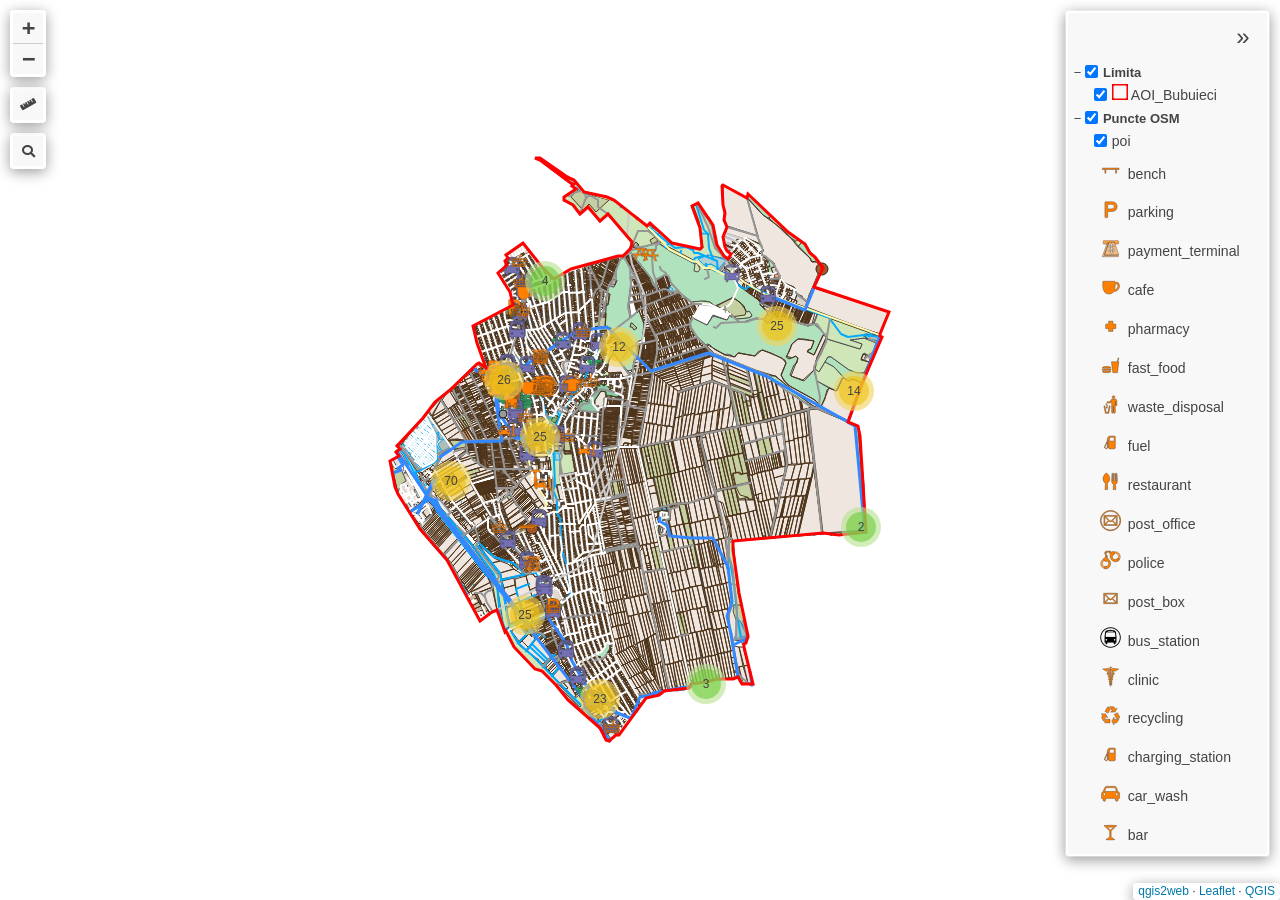
==== index.html @ 43ac0ecb "Harta WebGIS Bubuieci (qgis2web / Leaflet) Co-Authored-By: Claude Opus 5.5 <noreply@anthropic.com>" ====
<!doctype html>
<html lang="en">
    <head>
        <meta charset="utf-8">
        <meta http-equiv="X-UA-Compatible" content="IE=edge">
        <meta name="viewport" content="initial-scale=1,user-scalable=no,maximum-scale=1,width=device-width">
        <meta name="mobile-web-app-capable" content="yes">
        <meta name="apple-mobile-web-app-capable" content="yes">
        <link rel="stylesheet" href="css/leaflet.css">
        <link rel="stylesheet" href="css/L.Control.Layers.Tree.css">
        <link rel="stylesheet" href="css/qgis2web.css">
        <link rel="stylesheet" href="css/fontawesome-all.min.css">
        <link rel="stylesheet" href="css/MarkerCluster.css">
        <link rel="stylesheet" href="css/MarkerCluster.Default.css">
        <link rel="stylesheet" href="css/leaflet.photon.css">
        <link rel="stylesheet" href="css/leaflet-measure.css">
        <style>
        html, body, #map {
            width: 100%;
            height: 100%;
            padding: 0;
            margin: 0;
        }
        </style>
        <title></title>
    </head>
    <body>
        <div id="map">
        </div>
        <script src="js/qgis2web_expressions.js"></script>
        <script src="js/leaflet.js"></script>
        <script src="js/L.Control.Layers.Tree.min.js"></script>
        <script src="js/multi-style-layer.js"></script>
        <script src="js/leaflet.rotatedMarker.js"></script>
        <script src="js/leaflet.pattern.js"></script>
        <script src="js/leaflet-hash.js"></script>
        <script src="js/Autolinker.min.js"></script>
        <script src="js/rbush.min.js"></script>
        <script src="js/labelgun.min.js"></script>
        <script src="js/labels.js"></script>
        <script src="js/leaflet.photon.js"></script>
        <script src="js/leaflet-measure.js"></script>
        <script src="js/leaflet.markercluster.js"></script>
        <script src="data/landuse_1.js"></script>
        <script src="data/apa_poligoane_2.js"></script>
        <script src="data/agrement_poligoane_3.js"></script>
        <script src="data/drumuri_poligoane_4.js"></script>
        <script src="data/electric_poligoane_5.js"></script>
        <script src="data/terenuri_6.js"></script>
        <script src="data/cladiri_7.js"></script>
        <script src="data/agrement_linii_8.js"></script>
        <script src="data/apa_linii_9.js"></script>
        <script src="data/drumuri_linii_10.js"></script>
        <script src="data/electric_linii_11.js"></script>
        <script src="data/electric_puncte_12.js"></script>
        <script src="data/agrement_puncte_13.js"></script>
        <script src="data/istoric_14.js"></script>
        <script src="data/transport_15.js"></script>
        <script src="data/poi_16.js"></script>
        <script src="data/AOI_Bubuieci_17.js"></script>
        <script>
        var highlightLayer;
        function highlightFeature(e) {
            highlightLayer = e.target;

            if (e.target.feature.geometry.type === 'LineString' || e.target.feature.geometry.type === 'MultiLineString') {
              highlightLayer.setStyle({
                color: 'rgba(255, 255, 0, 1.00)',
              });
            } else {
              highlightLayer.setStyle({
                fillColor: 'rgba(255, 255, 0, 1.00)',
                fillOpacity: 1
              });
            }
        }
        var map = L.map('map', {
            zoomControl:false, maxZoom:19, minZoom:12
        })
        var hash = new L.Hash(map);
        map.attributionControl.setPrefix('<a href="https://github.com/qgis2web/qgis2web" target="_blank">qgis2web</a> &middot; <a href="https://leafletjs.com" title="A JS library for interactive maps">Leaflet</a> &middot; <a href="https://qgis.org">QGIS</a>');
        var autolinker = new Autolinker({truncate: {length: 30, location: 'smart'}});
        // remove popup's row if "visible-with-data"
        function removeEmptyRowsFromPopupContent(content, feature) {
         var tempDiv = document.createElement('div');
         tempDiv.innerHTML = content;
         var rows = tempDiv.querySelectorAll('tr');
         for (var i = 0; i < rows.length; i++) {
             var td = rows[i].querySelector('td.visible-with-data');
             var key = td ? td.id : '';
             if (td && td.classList.contains('visible-with-data') && feature.properties[key] == null) {
                 rows[i].parentNode.removeChild(rows[i]);
             }
         }
         return tempDiv.innerHTML;
        }
        // modify popup if contains media
        function addClassToPopupIfMedia(content, popup) {
            var tempDiv = document.createElement('div');
            tempDiv.innerHTML = content;
            var imgTd = tempDiv.querySelector('td img');
            if (imgTd) {
                var src = imgTd.getAttribute('src');
                if (/\.(jpg|jpeg|png|gif|bmp|webp|avif)$/i.test(src)) {
                    popup._contentNode.classList.add('media');
                    var img = popup._contentNode.querySelector('td img');
                    if (img) {
                        // If already loaded (cache), update immediately
                        if (img.complete && img.naturalHeight > 0) {
                            popup.update();
                        } else {
                            img.addEventListener('load', function() {
                                popup.update();
                            });
                            img.addEventListener('error', function() {
                                popup.update();
                            });
                        }
                    }
                } else if (/\.(mp3|wav|ogg|aac)$/i.test(src)) {
                    var audio = document.createElement('audio');
                    audio.controls = true;
                    audio.src = src;
                    imgTd.parentNode.replaceChild(audio, imgTd);
                    popup._contentNode.classList.add('media');
                    setTimeout(function() {
                        popup.setContent(tempDiv.innerHTML);
                        popup.update();
                    }, 10);
                } else if (/\.(mp4|webm|ogg|mov)$/i.test(src)) {
                    var video = document.createElement('video');
                    video.controls = true;
                    video.src = src;
                    video.style.width = "400px";
                    video.style.height = "300px";
                    video.style.maxHeight = "60vh";
                    video.style.maxWidth = "60vw";
                    imgTd.parentNode.replaceChild(video, imgTd);
                    popup._contentNode.classList.add('media');
                    // Aggiorna il popup quando il video carica i metadati
                    video.addEventListener('loadedmetadata', function() {
                        popup.update();
                    });
                    setTimeout(function() {
                        popup.setContent(tempDiv.innerHTML);
                        popup.update();
                    }, 10);
                } else {
                    popup._contentNode.classList.remove('media');
                }
            } else {
                popup._contentNode.classList.remove('media');
            }
        }
        var zoomControl = L.control.zoom({
            position: 'topleft'
        }).addTo(map);
        var measureControl = new L.Control.Measure({
            position: 'topleft',
            primaryLengthUnit: 'meters',
            secondaryLengthUnit: 'kilometers',
            primaryAreaUnit: 'sqmeters',
            secondaryAreaUnit: 'hectares'
        });
        measureControl.addTo(map);
        document.getElementsByClassName('leaflet-control-measure-toggle')[0].innerHTML = '';
        document.getElementsByClassName('leaflet-control-measure-toggle')[0].className += ' fas fa-ruler';
        var bounds_group = new L.featureGroup([]);
        function setBounds() {
            if (bounds_group.getLayers().length) {
                map.fitBounds(bounds_group.getBounds());
            }
            map.setMaxBounds(map.getBounds());
            map.setMinZoom(map.getZoom());
        }
        map.createPane('pane_OpenStreetMap_0');
        map.getPane('pane_OpenStreetMap_0').style.zIndex = 400;
        var layer_OpenStreetMap_0 = L.tileLayer('https://tile.openstreetmap.org/{z}/{x}/{y}.png', {
            pane: 'pane_OpenStreetMap_0',
            opacity: 1.0,
            attribution: '',
            minZoom: 12,
            maxZoom: 19,
            minNativeZoom: 0,
            maxNativeZoom: 19
        });
        layer_OpenStreetMap_0;
        map.addLayer(layer_OpenStreetMap_0);
        function pop_landuse_1(feature, layer) {
            layer.on({
                mouseout: function(e) {
                    for (var i in e.target._eventParents) {
                        if (typeof e.target._eventParents[i].resetStyle === 'function') {
                            e.target._eventParents[i].resetStyle(e.target);
                        }
                    }
                },
                mouseover: highlightFeature,
            });
            var popupContent = '<table>\
                    <tr>\
                        <td colspan="2">' + (feature.properties['fid'] !== null ? autolinker.link(String(feature.properties['fid']).replace(/'/g, '\'').toLocaleString()) : '') + '</td>\
                    </tr>\
                    <tr>\
                        <td colspan="2">' + (feature.properties['id'] !== null ? autolinker.link(String(feature.properties['id']).replace(/'/g, '\'').toLocaleString()) : '') + '</td>\
                    </tr>\
                    <tr>\
                        <td colspan="2">' + (feature.properties['@id'] !== null ? autolinker.link(String(feature.properties['@id']).replace(/'/g, '\'').toLocaleString()) : '') + '</td>\
                    </tr>\
                    <tr>\
                        <td colspan="2">' + (feature.properties['addr:city'] !== null ? autolinker.link(String(feature.properties['addr:city']).replace(/'/g, '\'').toLocaleString()) : '') + '</td>\
                    </tr>\
                    <tr>\
                        <td colspan="2">' + (feature.properties['addr:country'] !== null ? autolinker.link(String(feature.properties['addr:country']).replace(/'/g, '\'').toLocaleString()) : '') + '</td>\
                    </tr>\
                    <tr>\
                        <td colspan="2">' + (feature.properties['addr:district'] !== null ? autolinker.link(String(feature.properties['addr:district']).replace(/'/g, '\'').toLocaleString()) : '') + '</td>\
                    </tr>\
                    <tr>\
                        <td colspan="2">' + (feature.properties['addr:housenumber'] !== null ? autolinker.link(String(feature.properties['addr:housenumber']).replace(/'/g, '\'').toLocaleString()) : '') + '</td>\
                    </tr>\
                    <tr>\
                        <td colspan="2">' + (feature.properties['addr:postcode'] !== null ? autolinker.link(String(feature.properties['addr:postcode']).replace(/'/g, '\'').toLocaleString()) : '') + '</td>\
                    </tr>\
                    <tr>\
                        <td colspan="2">' + (feature.properties['addr:street'] !== null ? autolinker.link(String(feature.properties['addr:street']).replace(/'/g, '\'').toLocaleString()) : '') + '</td>\
                    </tr>\
                    <tr>\
                        <td colspan="2">' + (feature.properties['amenity'] !== null ? autolinker.link(String(feature.properties['amenity']).replace(/'/g, '\'').toLocaleString()) : '') + '</td>\
                    </tr>\
                    <tr>\
                        <td colspan="2">' + (feature.properties['barrier'] !== null ? autolinker.link(String(feature.properties['barrier']).replace(/'/g, '\'').toLocaleString()) : '') + '</td>\
                    </tr>\
                    <tr>\
                        <td colspan="2">' + (feature.properties['brand'] !== null ? autolinker.link(String(feature.properties['brand']).replace(/'/g, '\'').toLocaleString()) : '') + '</td>\
                    </tr>\
                    <tr>\
                        <td colspan="2">' + (feature.properties['brand:wikipedia'] !== null ? autolinker.link(String(feature.properties['brand:wikipedia']).replace(/'/g, '\'').toLocaleString()) : '') + '</td>\
                    </tr>\
                    <tr>\
                        <td colspan="2">' + (feature.properties['check_date'] !== null ? autolinker.link(String(feature.properties['check_date']).replace(/'/g, '\'').toLocaleString()) : '') + '</td>\
                    </tr>\
                    <tr>\
                        <td colspan="2">' + (feature.properties['construction'] !== null ? autolinker.link(String(feature.properties['construction']).replace(/'/g, '\'').toLocaleString()) : '') + '</td>\
                    </tr>\
                    <tr>\
                        <td colspan="2">' + (feature.properties['crop'] !== null ? autolinker.link(String(feature.properties['crop']).replace(/'/g, '\'').toLocaleString()) : '') + '</td>\
                    </tr>\
                    <tr>\
                        <td colspan="2">' + (feature.properties['denomination'] !== null ? autolinker.link(String(feature.properties['denomination']).replace(/'/g, '\'').toLocaleString()) : '') + '</td>\
                    </tr>\
                    <tr>\
                        <td colspan="2">' + (feature.properties['description'] !== null ? autolinker.link(String(feature.properties['description']).replace(/'/g, '\'').toLocaleString()) : '') + '</td>\
                    </tr>\
                    <tr>\
                        <td colspan="2">' + (feature.properties['disused'] !== null ? autolinker.link(String(feature.properties['disused']).replace(/'/g, '\'').toLocaleString()) : '') + '</td>\
                    </tr>\
                    <tr>\
                        <td colspan="2">' + (feature.properties['fuel:diesel'] !== null ? autolinker.link(String(feature.properties['fuel:diesel']).replace(/'/g, '\'').toLocaleString()) : '') + '</td>\
                    </tr>\
                    <tr>\
                        <td colspan="2">' + (feature.properties['fuel:lpg'] !== null ? autolinker.link(String(feature.properties['fuel:lpg']).replace(/'/g, '\'').toLocaleString()) : '') + '</td>\
                    </tr>\
                    <tr>\
                        <td colspan="2">' + (feature.properties['fuel:octane_95'] !== null ? autolinker.link(String(feature.properties['fuel:octane_95']).replace(/'/g, '\'').toLocaleString()) : '') + '</td>\
                    </tr>\
                    <tr>\
                        <td colspan="2">' + (feature.properties['fuel:octane_98'] !== null ? autolinker.link(String(feature.properties['fuel:octane_98']).replace(/'/g, '\'').toLocaleString()) : '') + '</td>\
                    </tr>\
                    <tr>\
                        <td colspan="2">' + (feature.properties['hazard'] !== null ? autolinker.link(String(feature.properties['hazard']).replace(/'/g, '\'').toLocaleString()) : '') + '</td>\
                    </tr>\
                    <tr>\
                        <td colspan="2">' + (feature.properties['industrial'] !== null ? autolinker.link(String(feature.properties['industrial']).replace(/'/g, '\'').toLocaleString()) : '') + '</td>\
                    </tr>\
                    <tr>\
                        <td colspan="2">' + (feature.properties['landuse'] !== null ? autolinker.link(String(feature.properties['landuse']).replace(/'/g, '\'').toLocaleString()) : '') + '</td>\
                    </tr>\
                    <tr>\
                        <td colspan="2">' + (feature.properties['@relations'] !== null ? autolinker.link(String(feature.properties['@relations']).replace(/'/g, '\'').toLocaleString()) : '') + '</td>\
                    </tr>\
                    <tr>\
                        <td colspan="2">' + (feature.properties['leaf_type'] !== null ? autolinker.link(String(feature.properties['leaf_type']).replace(/'/g, '\'').toLocaleString()) : '') + '</td>\
                    </tr>\
                    <tr>\
                        <td colspan="2">' + (feature.properties['military'] !== null ? autolinker.link(String(feature.properties['military']).replace(/'/g, '\'').toLocaleString()) : '') + '</td>\
                    </tr>\
                    <tr>\
                        <td colspan="2">' + (feature.properties['name'] !== null ? autolinker.link(String(feature.properties['name']).replace(/'/g, '\'').toLocaleString()) : '') + '</td>\
                    </tr>\
                    <tr>\
                        <td colspan="2">' + (feature.properties['name:en'] !== null ? autolinker.link(String(feature.properties['name:en']).replace(/'/g, '\'').toLocaleString()) : '') + '</td>\
                    </tr>\
                    <tr>\
                        <td colspan="2">' + (feature.properties['name:ru'] !== null ? autolinker.link(String(feature.properties['name:ru']).replace(/'/g, '\'').toLocaleString()) : '') + '</td>\
                    </tr>\
                    <tr>\
                        <td colspan="2">' + (feature.properties['name:uk'] !== null ? autolinker.link(String(feature.properties['name:uk']).replace(/'/g, '\'').toLocaleString()) : '') + '</td>\
                    </tr>\
                    <tr>\
                        <td colspan="2">' + (feature.properties['note'] !== null ? autolinker.link(String(feature.properties['note']).replace(/'/g, '\'').toLocaleString()) : '') + '</td>\
                    </tr>\
                    <tr>\
                        <td colspan="2">' + (feature.properties['old_name'] !== null ? autolinker.link(String(feature.properties['old_name']).replace(/'/g, '\'').toLocaleString()) : '') + '</td>\
                    </tr>\
                    <tr>\
                        <td colspan="2">' + (feature.properties['old_operator'] !== null ? autolinker.link(String(feature.properties['old_operator']).replace(/'/g, '\'').toLocaleString()) : '') + '</td>\
                    </tr>\
                    <tr>\
                        <td colspan="2">' + (feature.properties['opening_date'] !== null ? autolinker.link(String(feature.properties['opening_date']).replace(/'/g, '\'').toLocaleString()) : '') + '</td>\
                    </tr>\
                    <tr>\
                        <td colspan="2">' + (feature.properties['opening_hours'] !== null ? autolinker.link(String(feature.properties['opening_hours']).replace(/'/g, '\'').toLocaleString()) : '') + '</td>\
                    </tr>\
                    <tr>\
                        <td colspan="2">' + (feature.properties['operator'] !== null ? autolinker.link(String(feature.properties['operator']).replace(/'/g, '\'').toLocaleString()) : '') + '</td>\
                    </tr>\
                    <tr>\
                        <td colspan="2">' + (feature.properties['payment:cash'] !== null ? autolinker.link(String(feature.properties['payment:cash']).replace(/'/g, '\'').toLocaleString()) : '') + '</td>\
                    </tr>\
                    <tr>\
                        <td colspan="2">' + (feature.properties['payment:credit_cards'] !== null ? autolinker.link(String(feature.properties['payment:credit_cards']).replace(/'/g, '\'').toLocaleString()) : '') + '</td>\
                    </tr>\
                    <tr>\
                        <td colspan="2">' + (feature.properties['payment:debit_cards'] !== null ? autolinker.link(String(feature.properties['payment:debit_cards']).replace(/'/g, '\'').toLocaleString()) : '') + '</td>\
                    </tr>\
                    <tr>\
                        <td colspan="2">' + (feature.properties['payment:mastercard'] !== null ? autolinker.link(String(feature.properties['payment:mastercard']).replace(/'/g, '\'').toLocaleString()) : '') + '</td>\
                    </tr>\
                    <tr>\
                        <td colspan="2">' + (feature.properties['payment:visa'] !== null ? autolinker.link(String(feature.properties['payment:visa']).replace(/'/g, '\'').toLocaleString()) : '') + '</td>\
                    </tr>\
                    <tr>\
                        <td colspan="2">' + (feature.properties['phone'] !== null ? autolinker.link(String(feature.properties['phone']).replace(/'/g, '\'').toLocaleString()) : '') + '</td>\
                    </tr>\
                    <tr>\
                        <td colspan="2">' + (feature.properties['religion'] !== null ? autolinker.link(String(feature.properties['religion']).replace(/'/g, '\'').toLocaleString()) : '') + '</td>\
                    </tr>\
                    <tr>\
                        <td colspan="2">' + (feature.properties['residential'] !== null ? autolinker.link(String(feature.properties['residential']).replace(/'/g, '\'').toLocaleString()) : '') + '</td>\
                    </tr>\
                    <tr>\
                        <td colspan="2">' + (feature.properties['type'] !== null ? autolinker.link(String(feature.properties['type']).replace(/'/g, '\'').toLocaleString()) : '') + '</td>\
                    </tr>\
                    <tr>\
                        <td colspan="2">' + (feature.properties['website'] !== null ? autolinker.link(String(feature.properties['website']).replace(/'/g, '\'').toLocaleString()) : '') + '</td>\
                    </tr>\
                </table>';
            var content = removeEmptyRowsFromPopupContent(popupContent, feature);
			layer.on('popupopen', function(e) {
				addClassToPopupIfMedia(content, e.popup);
			});
			layer.bindPopup(content, { maxHeight: 400 });
        }

        function style_landuse_1_0(feature) {
            switch(String(feature.properties['landuse'])) {
                case 'residential':
                    return {
                pane: 'pane_landuse_1',
                opacity: 1,
                color: 'rgba(77,77,77,1.0)',
                dashArray: '',
                lineCap: 'butt',
                lineJoin: 'miter',
                weight: 1.0, 
                fill: true,
                fillOpacity: 1,
                fillColor: 'rgba(240,240,240,1.0)',
                interactive: true,
            }
                    break;
                case 'farmland':
                    return {
                pane: 'pane_landuse_1',
                opacity: 1,
                color: 'rgba(77,77,77,1.0)',
                dashArray: '',
                lineCap: 'butt',
                lineJoin: 'miter',
                weight: 1.0, 
                fill: true,
                fillOpacity: 1,
                fillColor: 'rgba(255,255,255,1.0)',
                interactive: true,
            }
                    break;
                case 'allotments':
                    return {
                pane: 'pane_landuse_1',
                opacity: 1,
                color: 'rgba(77,77,77,1.0)',
                dashArray: '',
                lineCap: 'butt',
                lineJoin: 'miter',
                weight: 1.0, 
                fill: true,
                fillOpacity: 1,
                fillColor: 'rgba(255,255,255,1.0)',
                interactive: true,
            }
                    break;
                case 'farmyard':
                    return {
                pane: 'pane_landuse_1',
                opacity: 1,
                color: 'rgba(77,77,77,1.0)',
                dashArray: '',
                lineCap: 'butt',
                lineJoin: 'miter',
                weight: 1.0, 
                fill: true,
                fillOpacity: 1,
                fillColor: 'rgba(255,255,255,1.0)',
                interactive: true,
            }
                    break;
                case 'commercial':
                    return {
                pane: 'pane_landuse_1',
                opacity: 1,
                color: 'rgba(77,77,77,1.0)',
                dashArray: '',
                lineCap: 'butt',
                lineJoin: 'miter',
                weight: 1.0, 
                fill: true,
                fillOpacity: 1,
                fillColor: 'rgba(214,199,184,1.0)',
                interactive: true,
            }
                    break;
                case 'industrial':
                    return {
                pane: 'pane_landuse_1',
                opacity: 1,
                color: 'rgba(77,77,77,1.0)',
                dashArray: '',
                lineCap: 'butt',
                lineJoin: 'miter',
                weight: 1.0, 
                fill: true,
                fillOpacity: 1,
                fillColor: 'rgba(214,199,184,1.0)',
                interactive: true,
            }
                    break;
                case 'retail':
                    return {
                pane: 'pane_landuse_1',
                opacity: 1,
                color: 'rgba(77,77,77,1.0)',
                dashArray: '',
                lineCap: 'butt',
                lineJoin: 'miter',
                weight: 1.0, 
                fill: true,
                fillOpacity: 1,
                fillColor: 'rgba(214,199,184,1.0)',
                interactive: true,
            }
                    break;
                case 'garages':
                    return {
                pane: 'pane_landuse_1',
                opacity: 1,
                color: 'rgba(77,77,77,1.0)',
                dashArray: '',
                lineCap: 'butt',
                lineJoin: 'miter',
                weight: 1.0, 
                fill: true,
                fillOpacity: 1,
                fillColor: 'rgba(214,199,184,1.0)',
                interactive: true,
            }
                    break;
                case 'forest':
                    return {
                pane: 'pane_landuse_1',
                opacity: 1,
                color: 'rgba(77,77,77,1.0)',
                dashArray: '',
                lineCap: 'butt',
                lineJoin: 'miter',
                weight: 1.0, 
                fill: true,
                fillOpacity: 1,
                fillColor: 'rgba(176,227,189,1.0)',
                interactive: true,
            }
                    break;
                case 'wood':
                    return {
                pane: 'pane_landuse_1',
                opacity: 1,
                color: 'rgba(77,77,77,1.0)',
                dashArray: '',
                lineCap: 'butt',
                lineJoin: 'miter',
                weight: 1.0, 
                fill: true,
                fillOpacity: 1,
                fillColor: 'rgba(176,227,189,1.0)',
                interactive: true,
            }
                    break;
                case 'meadow':
                    return {
                pane: 'pane_landuse_1',
                opacity: 1,
                color: 'rgba(77,77,77,1.0)',
                dashArray: '',
                lineCap: 'butt',
                lineJoin: 'miter',
                weight: 1.0, 
                fill: true,
                fillOpacity: 1,
                fillColor: 'rgba(207,230,184,1.0)',
                interactive: true,
            }
                    break;
                case 'grass':
                    return {
                pane: 'pane_landuse_1',
                opacity: 1,
                color: 'rgba(77,77,77,1.0)',
                dashArray: '',
                lineCap: 'butt',
                lineJoin: 'miter',
                weight: 1.0, 
                fill: true,
                fillOpacity: 1,
                fillColor: 'rgba(207,230,184,1.0)',
                interactive: true,
            }
                    break;
                case 'grassland':
                    return {
                pane: 'pane_landuse_1',
                opacity: 1,
                color: 'rgba(77,77,77,1.0)',
                dashArray: '',
                lineCap: 'butt',
                lineJoin: 'miter',
                weight: 1.0, 
                fill: true,
                fillOpacity: 1,
                fillColor: 'rgba(207,230,184,1.0)',
                interactive: true,
            }
                    break;
                case 'park':
                    return {
                pane: 'pane_landuse_1',
                opacity: 1,
                color: 'rgba(77,77,77,1.0)',
                dashArray: '',
                lineCap: 'butt',
                lineJoin: 'miter',
                weight: 1.0, 
                fill: true,
                fillOpacity: 1,
                fillColor: 'rgba(207,230,184,1.0)',
                interactive: true,
            }
                    break;
                case 'vineyard':
                    return {
                pane: 'pane_landuse_1',
                opacity: 1,
                color: 'rgba(77,77,77,1.0)',
                dashArray: '',
                lineCap: 'butt',
                lineJoin: 'miter',
                weight: 1.0, 
                fill: true,
                fillOpacity: 1,
                fillColor: 'rgba(207,230,184,1.0)',
                interactive: true,
            }
                    break;
                case 'orchard':
                    return {
                pane: 'pane_landuse_1',
                opacity: 1,
                color: 'rgba(77,77,77,1.0)',
                dashArray: '',
                lineCap: 'butt',
                lineJoin: 'miter',
                weight: 1.0, 
                fill: true,
                fillOpacity: 1,
                fillColor: 'rgba(207,230,184,1.0)',
                interactive: true,
            }
                    break;
                case 'quarry':
                    return {
                pane: 'pane_landuse_1',
                opacity: 1,
                color: 'rgba(77,77,77,1.0)',
                dashArray: '',
                lineCap: 'butt',
                lineJoin: 'miter',
                weight: 1.0, 
                fill: true,
                fillOpacity: 1,
                fillColor: 'rgba(207,230,184,1.0)',
                interactive: true,
            }
                    break;
                case 'recreation_ground':
                    return {
                pane: 'pane_landuse_1',
                opacity: 1,
                color: 'rgba(77,77,77,1.0)',
                dashArray: '',
                lineCap: 'butt',
                lineJoin: 'miter',
                weight: 1.0, 
                fill: true,
                fillOpacity: 1,
                fillColor: 'rgba(207,230,184,1.0)',
                interactive: true,
            }
                    break;
                case 'school':
                    return {
                pane: 'pane_landuse_1',
                opacity: 1,
                color: 'rgba(77,77,77,1.0)',
                dashArray: '',
                lineCap: 'butt',
                lineJoin: 'miter',
                weight: 1.0, 
                fill: true,
                fillOpacity: 1,
                fillColor: 'rgba(255,170,127,1.0)',
                interactive: true,
            }
                    break;
                case 'religious':
                    return {
                pane: 'pane_landuse_1',
                opacity: 1,
                color: 'rgba(77,77,77,1.0)',
                dashArray: '',
                lineCap: 'butt',
                lineJoin: 'miter',
                weight: 1.0, 
                fill: true,
                fillOpacity: 1,
                fillColor: 'rgba(255,170,127,1.0)',
                interactive: true,
            }
                    break;
                case 'water':
                    return {
                pane: 'pane_landuse_1',
                opacity: 1,
                color: 'rgba(77,77,77,1.0)',
                dashArray: '',
                lineCap: 'butt',
                lineJoin: 'miter',
                weight: 1.0, 
                fill: true,
                fillOpacity: 1,
                fillColor: 'rgba(85,170,255,1.0)',
                interactive: true,
            }
                    break;
                case 'basin':
                    return {
                pane: 'pane_landuse_1',
                opacity: 1,
                color: 'rgba(77,77,77,1.0)',
                dashArray: '',
                lineCap: 'butt',
                lineJoin: 'miter',
                weight: 1.0, 
                fill: true,
                fillOpacity: 1,
                fillColor: 'rgba(85,170,255,1.0)',
                interactive: true,
            }
                    break;
                case 'reservoir':
                    return {
                pane: 'pane_landuse_1',
                opacity: 1,
                color: 'rgba(77,77,77,1.0)',
                dashArray: '',
                lineCap: 'butt',
                lineJoin: 'miter',
                weight: 1.0, 
                fill: true,
                fillOpacity: 1,
                fillColor: 'rgba(85,170,255,1.0)',
                interactive: true,
            }
                    break;
                case 'landfill':
                    return {
                pane: 'pane_landuse_1',
                opacity: 1,
                color: 'rgba(77,77,77,1.0)',
                dashArray: '',
                lineCap: 'butt',
                lineJoin: 'miter',
                weight: 1.0, 
                fill: true,
                fillOpacity: 1,
                fillColor: 'rgba(170,170,127,1.0)',
                interactive: true,
            }
                    break;
                case 'construction':
                    return {
                pane: 'pane_landuse_1',
                opacity: 1,
                color: 'rgba(77,77,77,1.0)',
                dashArray: '',
                lineCap: 'butt',
                lineJoin: 'miter',
                weight: 1.0, 
                fill: true,
                fillOpacity: 1,
                fillColor: 'rgba(204,204,204,1.0)',
                interactive: true,
            }
                    break;
                case 'cemetery':
                    return {
                pane: 'pane_landuse_1',
                opacity: 1,
                color: 'rgba(77,77,77,1.0)',
                dashArray: '',
                lineCap: 'butt',
                lineJoin: 'miter',
                weight: 1.0, 
                fill: true,
                fillOpacity: 1,
                fillColor: 'rgba(170,203,175,1.0)',
                interactive: true,
            }
                    break;
                case 'military':
                    return {
                pane: 'pane_landuse_1',
                opacity: 1,
                color: 'rgba(77,77,77,1.0)',
                dashArray: '',
                lineCap: 'butt',
                lineJoin: 'miter',
                weight: 1.0, 
                fill: true,
                fillOpacity: 1,
                fillColor: 'rgba(240,240,240,1.0)',
                interactive: true,
            }
                    break;
                default:
                    return {
                pane: 'pane_landuse_1',
                opacity: 1,
                color: 'rgba(77,77,77,1.0)',
                dashArray: '',
                lineCap: 'butt',
                lineJoin: 'miter',
                weight: 1.0, 
                fill: true,
                fillOpacity: 1,
                fillColor: 'rgba(232,232,232,1.0)',
                interactive: true,
            }
                    break;
            }
        }
        map.createPane('pane_landuse_1');
        map.getPane('pane_landuse_1').style.zIndex = 401;
        map.getPane('pane_landuse_1').style['mix-blend-mode'] = 'normal';
        var layer_landuse_1 = new L.geoJson(json_landuse_1, {
            attribution: '',
            interactive: true,
            dataVar: 'json_landuse_1',
            layerName: 'layer_landuse_1',
            pane: 'pane_landuse_1',
            onEachFeature: pop_landuse_1,
            style: style_landuse_1_0,
        });
        bounds_group.addLayer(layer_landuse_1);
        map.addLayer(layer_landuse_1);
        function pop_apa_poligoane_2(feature, layer) {
            layer.on({
                mouseout: function(e) {
                    for (var i in e.target._eventParents) {
                        if (typeof e.target._eventParents[i].resetStyle === 'function') {
                            e.target._eventParents[i].resetStyle(e.target);
                        }
                    }
                },
                mouseover: highlightFeature,
            });
            var popupContent = '<table>\
                    <tr>\
                        <td colspan="2">' + (feature.properties['fid'] !== null ? autolinker.link(String(feature.properties['fid']).replace(/'/g, '\'').toLocaleString()) : '') + '</td>\
                    </tr>\
                    <tr>\
                        <td colspan="2">' + (feature.properties['id'] !== null ? autolinker.link(String(feature.properties['id']).replace(/'/g, '\'').toLocaleString()) : '') + '</td>\
                    </tr>\
                    <tr>\
                        <td colspan="2">' + (feature.properties['@id'] !== null ? autolinker.link(String(feature.properties['@id']).replace(/'/g, '\'').toLocaleString()) : '') + '</td>\
                    </tr>\
                    <tr>\
                        <td colspan="2">' + (feature.properties['alt_name'] !== null ? autolinker.link(String(feature.properties['alt_name']).replace(/'/g, '\'').toLocaleString()) : '') + '</td>\
                    </tr>\
                    <tr>\
                        <td colspan="2">' + (feature.properties['boat'] !== null ? autolinker.link(String(feature.properties['boat']).replace(/'/g, '\'').toLocaleString()) : '') + '</td>\
                    </tr>\
                    <tr>\
                        <td colspan="2">' + (feature.properties['intermittent'] !== null ? autolinker.link(String(feature.properties['intermittent']).replace(/'/g, '\'').toLocaleString()) : '') + '</td>\
                    </tr>\
                    <tr>\
                        <td colspan="2">' + (feature.properties['layer'] !== null ? autolinker.link(String(feature.properties['layer']).replace(/'/g, '\'').toLocaleString()) : '') + '</td>\
                    </tr>\
                    <tr>\
                        <td colspan="2">' + (feature.properties['name'] !== null ? autolinker.link(String(feature.properties['name']).replace(/'/g, '\'').toLocaleString()) : '') + '</td>\
                    </tr>\
                    <tr>\
                        <td colspan="2">' + (feature.properties['name:ru'] !== null ? autolinker.link(String(feature.properties['name:ru']).replace(/'/g, '\'').toLocaleString()) : '') + '</td>\
                    </tr>\
                    <tr>\
                        <td colspan="2">' + (feature.properties['name:uk'] !== null ? autolinker.link(String(feature.properties['name:uk']).replace(/'/g, '\'').toLocaleString()) : '') + '</td>\
                    </tr>\
                    <tr>\
                        <td colspan="2">' + (feature.properties['natural'] !== null ? autolinker.link(String(feature.properties['natural']).replace(/'/g, '\'').toLocaleString()) : '') + '</td>\
                    </tr>\
                    <tr>\
                        <td colspan="2">' + (feature.properties['salt'] !== null ? autolinker.link(String(feature.properties['salt']).replace(/'/g, '\'').toLocaleString()) : '') + '</td>\
                    </tr>\
                    <tr>\
                        <td colspan="2">' + (feature.properties['tidal'] !== null ? autolinker.link(String(feature.properties['tidal']).replace(/'/g, '\'').toLocaleString()) : '') + '</td>\
                    </tr>\
                    <tr>\
                        <td colspan="2">' + (feature.properties['tunnel'] !== null ? autolinker.link(String(feature.properties['tunnel']).replace(/'/g, '\'').toLocaleString()) : '') + '</td>\
                    </tr>\
                    <tr>\
                        <td colspan="2">' + (feature.properties['water'] !== null ? autolinker.link(String(feature.properties['water']).replace(/'/g, '\'').toLocaleString()) : '') + '</td>\
                    </tr>\
                    <tr>\
                        <td colspan="2">' + (feature.properties['waterway'] !== null ? autolinker.link(String(feature.properties['waterway']).replace(/'/g, '\'').toLocaleString()) : '') + '</td>\
                    </tr>\
                    <tr>\
                        <td colspan="2">' + (feature.properties['wetland'] !== null ? autolinker.link(String(feature.properties['wetland']).replace(/'/g, '\'').toLocaleString()) : '') + '</td>\
                    </tr>\
                    <tr>\
                        <td colspan="2">' + (feature.properties['wikidata'] !== null ? autolinker.link(String(feature.properties['wikidata']).replace(/'/g, '\'').toLocaleString()) : '') + '</td>\
                    </tr>\
                    <tr>\
                        <td colspan="2">' + (feature.properties['wikipedia'] !== null ? autolinker.link(String(feature.properties['wikipedia']).replace(/'/g, '\'').toLocaleString()) : '') + '</td>\
                    </tr>\
                </table>';
            var content = removeEmptyRowsFromPopupContent(popupContent, feature);
			layer.on('popupopen', function(e) {
				addClassToPopupIfMedia(content, e.popup);
			});
			layer.bindPopup(content, { maxHeight: 400 });
        }

        function style_apa_poligoane_2_0() {
            return {
                pane: 'pane_apa_poligoane_2',
                opacity: 1,
                color: 'rgba(0,170,255,1.0)',
                dashArray: '',
                lineCap: 'butt',
                lineJoin: 'miter',
                weight: 1.0, 
                fill: true,
                fillOpacity: 1,
                fillColor: 'rgba(181,208,208,1.0)',
                interactive: true,
            }
        }
        map.createPane('pane_apa_poligoane_2');
        map.getPane('pane_apa_poligoane_2').style.zIndex = 402;
        map.getPane('pane_apa_poligoane_2').style['mix-blend-mode'] = 'normal';
        var layer_apa_poligoane_2 = new L.geoJson(json_apa_poligoane_2, {
            attribution: '',
            interactive: true,
            dataVar: 'json_apa_poligoane_2',
            layerName: 'layer_apa_poligoane_2',
            pane: 'pane_apa_poligoane_2',
            onEachFeature: pop_apa_poligoane_2,
            style: style_apa_poligoane_2_0,
        });
        bounds_group.addLayer(layer_apa_poligoane_2);
        map.addLayer(layer_apa_poligoane_2);
        function pop_agrement_poligoane_3(feature, layer) {
            layer.on({
                mouseout: function(e) {
                    for (var i in e.target._eventParents) {
                        if (typeof e.target._eventParents[i].resetStyle === 'function') {
                            e.target._eventParents[i].resetStyle(e.target);
                        }
                    }
                },
                mouseover: highlightFeature,
            });
            var popupContent = '<table>\
                    <tr>\
                        <td colspan="2">' + (feature.properties['fid'] !== null ? autolinker.link(String(feature.properties['fid']).replace(/'/g, '\'').toLocaleString()) : '') + '</td>\
                    </tr>\
                    <tr>\
                        <td colspan="2">' + (feature.properties['id'] !== null ? autolinker.link(String(feature.properties['id']).replace(/'/g, '\'').toLocaleString()) : '') + '</td>\
                    </tr>\
                    <tr>\
                        <td colspan="2">' + (feature.properties['@id'] !== null ? autolinker.link(String(feature.properties['@id']).replace(/'/g, '\'').toLocaleString()) : '') + '</td>\
                    </tr>\
                    <tr>\
                        <td colspan="2">' + (feature.properties['access'] !== null ? autolinker.link(String(feature.properties['access']).replace(/'/g, '\'').toLocaleString()) : '') + '</td>\
                    </tr>\
                    <tr>\
                        <td colspan="2">' + (feature.properties['addr:city'] !== null ? autolinker.link(String(feature.properties['addr:city']).replace(/'/g, '\'').toLocaleString()) : '') + '</td>\
                    </tr>\
                    <tr>\
                        <td colspan="2">' + (feature.properties['addr:country'] !== null ? autolinker.link(String(feature.properties['addr:country']).replace(/'/g, '\'').toLocaleString()) : '') + '</td>\
                    </tr>\
                    <tr>\
                        <td colspan="2">' + (feature.properties['addr:district'] !== null ? autolinker.link(String(feature.properties['addr:district']).replace(/'/g, '\'').toLocaleString()) : '') + '</td>\
                    </tr>\
                    <tr>\
                        <td colspan="2">' + (feature.properties['addr:housenumber'] !== null ? autolinker.link(String(feature.properties['addr:housenumber']).replace(/'/g, '\'').toLocaleString()) : '') + '</td>\
                    </tr>\
                    <tr>\
                        <td colspan="2">' + (feature.properties['addr:postcode'] !== null ? autolinker.link(String(feature.properties['addr:postcode']).replace(/'/g, '\'').toLocaleString()) : '') + '</td>\
                    </tr>\
                    <tr>\
                        <td colspan="2">' + (feature.properties['addr:street'] !== null ? autolinker.link(String(feature.properties['addr:street']).replace(/'/g, '\'').toLocaleString()) : '') + '</td>\
                    </tr>\
                    <tr>\
                        <td colspan="2">' + (feature.properties['athletics'] !== null ? autolinker.link(String(feature.properties['athletics']).replace(/'/g, '\'').toLocaleString()) : '') + '</td>\
                    </tr>\
                    <tr>\
                        <td colspan="2">' + (feature.properties['fitness_station'] !== null ? autolinker.link(String(feature.properties['fitness_station']).replace(/'/g, '\'').toLocaleString()) : '') + '</td>\
                    </tr>\
                    <tr>\
                        <td colspan="2">' + (feature.properties['garden:type'] !== null ? autolinker.link(String(feature.properties['garden:type']).replace(/'/g, '\'').toLocaleString()) : '') + '</td>\
                    </tr>\
                    <tr>\
                        <td colspan="2">' + (feature.properties['leaf_type'] !== null ? autolinker.link(String(feature.properties['leaf_type']).replace(/'/g, '\'').toLocaleString()) : '') + '</td>\
                    </tr>\
                    <tr>\
                        <td colspan="2">' + (feature.properties['leisure'] !== null ? autolinker.link(String(feature.properties['leisure']).replace(/'/g, '\'').toLocaleString()) : '') + '</td>\
                    </tr>\
                    <tr>\
                        <td colspan="2">' + (feature.properties['lit'] !== null ? autolinker.link(String(feature.properties['lit']).replace(/'/g, '\'').toLocaleString()) : '') + '</td>\
                    </tr>\
                    <tr>\
                        <td colspan="2">' + (feature.properties['name'] !== null ? autolinker.link(String(feature.properties['name']).replace(/'/g, '\'').toLocaleString()) : '') + '</td>\
                    </tr>\
                    <tr>\
                        <td colspan="2">' + (feature.properties['natural'] !== null ? autolinker.link(String(feature.properties['natural']).replace(/'/g, '\'').toLocaleString()) : '') + '</td>\
                    </tr>\
                    <tr>\
                        <td colspan="2">' + (feature.properties['sport'] !== null ? autolinker.link(String(feature.properties['sport']).replace(/'/g, '\'').toLocaleString()) : '') + '</td>\
                    </tr>\
                    <tr>\
                        <td colspan="2">' + (feature.properties['surface'] !== null ? autolinker.link(String(feature.properties['surface']).replace(/'/g, '\'').toLocaleString()) : '') + '</td>\
                    </tr>\
                </table>';
            var content = removeEmptyRowsFromPopupContent(popupContent, feature);
			layer.on('popupopen', function(e) {
				addClassToPopupIfMedia(content, e.popup);
			});
			layer.bindPopup(content, { maxHeight: 400 });
        }

        function style_agrement_poligoane_3_0() {
            return {
                pane: 'pane_agrement_poligoane_3',
                opacity: 1,
                color: 'rgba(44,162,95,1.0)',
                dashArray: '',
                lineCap: 'butt',
                lineJoin: 'miter',
                weight: 1.0, 
                fill: true,
                fillOpacity: 1,
                fillColor: 'rgba(44,162,95,0.5019607843137255)',
                interactive: true,
            }
        }
        map.createPane('pane_agrement_poligoane_3');
        map.getPane('pane_agrement_poligoane_3').style.zIndex = 403;
        map.getPane('pane_agrement_poligoane_3').style['mix-blend-mode'] = 'normal';
        var layer_agrement_poligoane_3 = new L.geoJson(json_agrement_poligoane_3, {
            attribution: '',
            interactive: true,
            dataVar: 'json_agrement_poligoane_3',
            layerName: 'layer_agrement_poligoane_3',
            pane: 'pane_agrement_poligoane_3',
            onEachFeature: pop_agrement_poligoane_3,
            style: style_agrement_poligoane_3_0,
        });
        bounds_group.addLayer(layer_agrement_poligoane_3);
        map.addLayer(layer_agrement_poligoane_3);
        function pop_drumuri_poligoane_4(feature, layer) {
            layer.on({
                mouseout: function(e) {
                    for (var i in e.target._eventParents) {
                        if (typeof e.target._eventParents[i].resetStyle === 'function') {
                            e.target._eventParents[i].resetStyle(e.target);
                        }
                    }
                },
                mouseover: highlightFeature,
            });
            var popupContent = '<table>\
                    <tr>\
                        <td colspan="2">' + (feature.properties['fid'] !== null ? autolinker.link(String(feature.properties['fid']).replace(/'/g, '\'').toLocaleString()) : '') + '</td>\
                    </tr>\
                    <tr>\
                        <td colspan="2">' + (feature.properties['id'] !== null ? autolinker.link(String(feature.properties['id']).replace(/'/g, '\'').toLocaleString()) : '') + '</td>\
                    </tr>\
                    <tr>\
                        <td colspan="2">' + (feature.properties['@id'] !== null ? autolinker.link(String(feature.properties['@id']).replace(/'/g, '\'').toLocaleString()) : '') + '</td>\
                    </tr>\
                    <tr>\
                        <td colspan="2">' + (feature.properties['access'] !== null ? autolinker.link(String(feature.properties['access']).replace(/'/g, '\'').toLocaleString()) : '') + '</td>\
                    </tr>\
                    <tr>\
                        <td colspan="2">' + (feature.properties['addr:city'] !== null ? autolinker.link(String(feature.properties['addr:city']).replace(/'/g, '\'').toLocaleString()) : '') + '</td>\
                    </tr>\
                    <tr>\
                        <td colspan="2">' + (feature.properties['addr:housenumber'] !== null ? autolinker.link(String(feature.properties['addr:housenumber']).replace(/'/g, '\'').toLocaleString()) : '') + '</td>\
                    </tr>\
                    <tr>\
                        <td colspan="2">' + (feature.properties['addr:postcode'] !== null ? autolinker.link(String(feature.properties['addr:postcode']).replace(/'/g, '\'').toLocaleString()) : '') + '</td>\
                    </tr>\
                    <tr>\
                        <td colspan="2">' + (feature.properties['addr:street'] !== null ? autolinker.link(String(feature.properties['addr:street']).replace(/'/g, '\'').toLocaleString()) : '') + '</td>\
                    </tr>\
                    <tr>\
                        <td colspan="2">' + (feature.properties['area'] !== null ? autolinker.link(String(feature.properties['area']).replace(/'/g, '\'').toLocaleString()) : '') + '</td>\
                    </tr>\
                    <tr>\
                        <td colspan="2">' + (feature.properties['bridge'] !== null ? autolinker.link(String(feature.properties['bridge']).replace(/'/g, '\'').toLocaleString()) : '') + '</td>\
                    </tr>\
                    <tr>\
                        <td colspan="2">' + (feature.properties['construction'] !== null ? autolinker.link(String(feature.properties['construction']).replace(/'/g, '\'').toLocaleString()) : '') + '</td>\
                    </tr>\
                    <tr>\
                        <td colspan="2">' + (feature.properties['crossing'] !== null ? autolinker.link(String(feature.properties['crossing']).replace(/'/g, '\'').toLocaleString()) : '') + '</td>\
                    </tr>\
                    <tr>\
                        <td colspan="2">' + (feature.properties['crossing:island'] !== null ? autolinker.link(String(feature.properties['crossing:island']).replace(/'/g, '\'').toLocaleString()) : '') + '</td>\
                    </tr>\
                    <tr>\
                        <td colspan="2">' + (feature.properties['crossing:markings'] !== null ? autolinker.link(String(feature.properties['crossing:markings']).replace(/'/g, '\'').toLocaleString()) : '') + '</td>\
                    </tr>\
                    <tr>\
                        <td colspan="2">' + (feature.properties['foot'] !== null ? autolinker.link(String(feature.properties['foot']).replace(/'/g, '\'').toLocaleString()) : '') + '</td>\
                    </tr>\
                    <tr>\
                        <td colspan="2">' + (feature.properties['footway'] !== null ? autolinker.link(String(feature.properties['footway']).replace(/'/g, '\'').toLocaleString()) : '') + '</td>\
                    </tr>\
                    <tr>\
                        <td colspan="2">' + (feature.properties['handrail'] !== null ? autolinker.link(String(feature.properties['handrail']).replace(/'/g, '\'').toLocaleString()) : '') + '</td>\
                    </tr>\
                    <tr>\
                        <td colspan="2">' + (feature.properties['highway'] !== null ? autolinker.link(String(feature.properties['highway']).replace(/'/g, '\'').toLocaleString()) : '') + '</td>\
                    </tr>\
                    <tr>\
                        <td colspan="2">' + (feature.properties['incline'] !== null ? autolinker.link(String(feature.properties['incline']).replace(/'/g, '\'').toLocaleString()) : '') + '</td>\
                    </tr>\
                    <tr>\
                        <td colspan="2">' + (feature.properties['informal'] !== null ? autolinker.link(String(feature.properties['informal']).replace(/'/g, '\'').toLocaleString()) : '') + '</td>\
                    </tr>\
                    <tr>\
                        <td colspan="2">' + (feature.properties['lane_markings'] !== null ? autolinker.link(String(feature.properties['lane_markings']).replace(/'/g, '\'').toLocaleString()) : '') + '</td>\
                    </tr>\
                    <tr>\
                        <td colspan="2">' + (feature.properties['lanes'] !== null ? autolinker.link(String(feature.properties['lanes']).replace(/'/g, '\'').toLocaleString()) : '') + '</td>\
                    </tr>\
                    <tr>\
                        <td colspan="2">' + (feature.properties['layer'] !== null ? autolinker.link(String(feature.properties['layer']).replace(/'/g, '\'').toLocaleString()) : '') + '</td>\
                    </tr>\
                    <tr>\
                        <td colspan="2">' + (feature.properties['lit'] !== null ? autolinker.link(String(feature.properties['lit']).replace(/'/g, '\'').toLocaleString()) : '') + '</td>\
                    </tr>\
                    <tr>\
                        <td colspan="2">' + (feature.properties['maxheight'] !== null ? autolinker.link(String(feature.properties['maxheight']).replace(/'/g, '\'').toLocaleString()) : '') + '</td>\
                    </tr>\
                    <tr>\
                        <td colspan="2">' + (feature.properties['maxspeed'] !== null ? autolinker.link(String(feature.properties['maxspeed']).replace(/'/g, '\'').toLocaleString()) : '') + '</td>\
                    </tr>\
                    <tr>\
                        <td colspan="2">' + (feature.properties['motor_vehicle'] !== null ? autolinker.link(String(feature.properties['motor_vehicle']).replace(/'/g, '\'').toLocaleString()) : '') + '</td>\
                    </tr>\
                    <tr>\
                        <td colspan="2">' + (feature.properties['name'] !== null ? autolinker.link(String(feature.properties['name']).replace(/'/g, '\'').toLocaleString()) : '') + '</td>\
                    </tr>\
                    <tr>\
                        <td colspan="2">' + (feature.properties['name:en'] !== null ? autolinker.link(String(feature.properties['name:en']).replace(/'/g, '\'').toLocaleString()) : '') + '</td>\
                    </tr>\
                    <tr>\
                        <td colspan="2">' + (feature.properties['name:ro'] !== null ? autolinker.link(String(feature.properties['name:ro']).replace(/'/g, '\'').toLocaleString()) : '') + '</td>\
                    </tr>\
                    <tr>\
                        <td colspan="2">' + (feature.properties['name:ru'] !== null ? autolinker.link(String(feature.properties['name:ru']).replace(/'/g, '\'').toLocaleString()) : '') + '</td>\
                    </tr>\
                    <tr>\
                        <td colspan="2">' + (feature.properties['name:uk'] !== null ? autolinker.link(String(feature.properties['name:uk']).replace(/'/g, '\'').toLocaleString()) : '') + '</td>\
                    </tr>\
                    <tr>\
                        <td colspan="2">' + (feature.properties['old_name'] !== null ? autolinker.link(String(feature.properties['old_name']).replace(/'/g, '\'').toLocaleString()) : '') + '</td>\
                    </tr>\
                    <tr>\
                        <td colspan="2">' + (feature.properties['oneway'] !== null ? autolinker.link(String(feature.properties['oneway']).replace(/'/g, '\'').toLocaleString()) : '') + '</td>\
                    </tr>\
                    <tr>\
                        <td colspan="2">' + (feature.properties['proposed'] !== null ? autolinker.link(String(feature.properties['proposed']).replace(/'/g, '\'').toLocaleString()) : '') + '</td>\
                    </tr>\
                    <tr>\
                        <td colspan="2">' + (feature.properties['ref'] !== null ? autolinker.link(String(feature.properties['ref']).replace(/'/g, '\'').toLocaleString()) : '') + '</td>\
                    </tr>\
                    <tr>\
                        <td colspan="2">' + (feature.properties['service'] !== null ? autolinker.link(String(feature.properties['service']).replace(/'/g, '\'').toLocaleString()) : '') + '</td>\
                    </tr>\
                    <tr>\
                        <td colspan="2">' + (feature.properties['sidewalk'] !== null ? autolinker.link(String(feature.properties['sidewalk']).replace(/'/g, '\'').toLocaleString()) : '') + '</td>\
                    </tr>\
                    <tr>\
                        <td colspan="2">' + (feature.properties['smoothness'] !== null ? autolinker.link(String(feature.properties['smoothness']).replace(/'/g, '\'').toLocaleString()) : '') + '</td>\
                    </tr>\
                    <tr>\
                        <td colspan="2">' + (feature.properties['smoothness:date'] !== null ? autolinker.link(String(feature.properties['smoothness:date']).replace(/'/g, '\'').toLocaleString()) : '') + '</td>\
                    </tr>\
                    <tr>\
                        <td colspan="2">' + (feature.properties['source'] !== null ? autolinker.link(String(feature.properties['source']).replace(/'/g, '\'').toLocaleString()) : '') + '</td>\
                    </tr>\
                    <tr>\
                        <td colspan="2">' + (feature.properties['surface'] !== null ? autolinker.link(String(feature.properties['surface']).replace(/'/g, '\'').toLocaleString()) : '') + '</td>\
                    </tr>\
                    <tr>\
                        <td colspan="2">' + (feature.properties['surface_survey'] !== null ? autolinker.link(String(feature.properties['surface_survey']).replace(/'/g, '\'').toLocaleString()) : '') + '</td>\
                    </tr>\
                    <tr>\
                        <td colspan="2">' + (feature.properties['trolley_wire'] !== null ? autolinker.link(String(feature.properties['trolley_wire']).replace(/'/g, '\'').toLocaleString()) : '') + '</td>\
                    </tr>\
                    <tr>\
                        <td colspan="2">' + (feature.properties['turn:lanes'] !== null ? autolinker.link(String(feature.properties['turn:lanes']).replace(/'/g, '\'').toLocaleString()) : '') + '</td>\
                    </tr>\
                    <tr>\
                        <td colspan="2">' + (feature.properties['wrong_name'] !== null ? autolinker.link(String(feature.properties['wrong_name']).replace(/'/g, '\'').toLocaleString()) : '') + '</td>\
                    </tr>\
                    <tr>\
                        <td colspan="2">' + (feature.properties['wrong_name:ru'] !== null ? autolinker.link(String(feature.properties['wrong_name:ru']).replace(/'/g, '\'').toLocaleString()) : '') + '</td>\
                    </tr>\
                </table>';
            var content = removeEmptyRowsFromPopupContent(popupContent, feature);
			layer.on('popupopen', function(e) {
				addClassToPopupIfMedia(content, e.popup);
			});
			layer.bindPopup(content, { maxHeight: 400 });
        }

        function style_drumuri_poligoane_4_0() {
            return {
                pane: 'pane_drumuri_poligoane_4',
                opacity: 1,
                color: 'rgba(150,150,150,1.0)',
                dashArray: '',
                lineCap: 'butt',
                lineJoin: 'miter',
                weight: 1.0, 
                fill: true,
                fillOpacity: 1,
                fillColor: 'rgba(204,204,204,1.0)',
                interactive: true,
            }
        }
        map.createPane('pane_drumuri_poligoane_4');
        map.getPane('pane_drumuri_poligoane_4').style.zIndex = 404;
        map.getPane('pane_drumuri_poligoane_4').style['mix-blend-mode'] = 'normal';
        var layer_drumuri_poligoane_4 = new L.geoJson(json_drumuri_poligoane_4, {
            attribution: '',
            interactive: true,
            dataVar: 'json_drumuri_poligoane_4',
            layerName: 'layer_drumuri_poligoane_4',
            pane: 'pane_drumuri_poligoane_4',
            onEachFeature: pop_drumuri_poligoane_4,
            style: style_drumuri_poligoane_4_0,
        });
        bounds_group.addLayer(layer_drumuri_poligoane_4);
        map.addLayer(layer_drumuri_poligoane_4);
        function pop_electric_poligoane_5(feature, layer) {
            layer.on({
                mouseout: function(e) {
                    for (var i in e.target._eventParents) {
                        if (typeof e.target._eventParents[i].resetStyle === 'function') {
                            e.target._eventParents[i].resetStyle(e.target);
                        }
                    }
                },
                mouseover: highlightFeature,
            });
            var popupContent = '<table>\
                    <tr>\
                        <td colspan="2">' + (feature.properties['fid'] !== null ? autolinker.link(String(feature.properties['fid']).replace(/'/g, '\'').toLocaleString()) : '') + '</td>\
                    </tr>\
                    <tr>\
                        <td colspan="2">' + (feature.properties['id'] !== null ? autolinker.link(String(feature.properties['id']).replace(/'/g, '\'').toLocaleString()) : '') + '</td>\
                    </tr>\
                    <tr>\
                        <td colspan="2">' + (feature.properties['@id'] !== null ? autolinker.link(String(feature.properties['@id']).replace(/'/g, '\'').toLocaleString()) : '') + '</td>\
                    </tr>\
                    <tr>\
                        <td colspan="2">' + (feature.properties['addr:city'] !== null ? autolinker.link(String(feature.properties['addr:city']).replace(/'/g, '\'').toLocaleString()) : '') + '</td>\
                    </tr>\
                    <tr>\
                        <td colspan="2">' + (feature.properties['addr:country'] !== null ? autolinker.link(String(feature.properties['addr:country']).replace(/'/g, '\'').toLocaleString()) : '') + '</td>\
                    </tr>\
                    <tr>\
                        <td colspan="2">' + (feature.properties['addr:district'] !== null ? autolinker.link(String(feature.properties['addr:district']).replace(/'/g, '\'').toLocaleString()) : '') + '</td>\
                    </tr>\
                    <tr>\
                        <td colspan="2">' + (feature.properties['addr:full'] !== null ? autolinker.link(String(feature.properties['addr:full']).replace(/'/g, '\'').toLocaleString()) : '') + '</td>\
                    </tr>\
                    <tr>\
                        <td colspan="2">' + (feature.properties['addr:housenumber'] !== null ? autolinker.link(String(feature.properties['addr:housenumber']).replace(/'/g, '\'').toLocaleString()) : '') + '</td>\
                    </tr>\
                    <tr>\
                        <td colspan="2">' + (feature.properties['addr:postcode'] !== null ? autolinker.link(String(feature.properties['addr:postcode']).replace(/'/g, '\'').toLocaleString()) : '') + '</td>\
                    </tr>\
                    <tr>\
                        <td colspan="2">' + (feature.properties['addr:street'] !== null ? autolinker.link(String(feature.properties['addr:street']).replace(/'/g, '\'').toLocaleString()) : '') + '</td>\
                    </tr>\
                    <tr>\
                        <td colspan="2">' + (feature.properties['barrier'] !== null ? autolinker.link(String(feature.properties['barrier']).replace(/'/g, '\'').toLocaleString()) : '') + '</td>\
                    </tr>\
                    <tr>\
                        <td colspan="2">' + (feature.properties['building'] !== null ? autolinker.link(String(feature.properties['building']).replace(/'/g, '\'').toLocaleString()) : '') + '</td>\
                    </tr>\
                    <tr>\
                        <td colspan="2">' + (feature.properties['cables'] !== null ? autolinker.link(String(feature.properties['cables']).replace(/'/g, '\'').toLocaleString()) : '') + '</td>\
                    </tr>\
                    <tr>\
                        <td colspan="2">' + (feature.properties['circuits'] !== null ? autolinker.link(String(feature.properties['circuits']).replace(/'/g, '\'').toLocaleString()) : '') + '</td>\
                    </tr>\
                    <tr>\
                        <td colspan="2">' + (feature.properties['generator:method'] !== null ? autolinker.link(String(feature.properties['generator:method']).replace(/'/g, '\'').toLocaleString()) : '') + '</td>\
                    </tr>\
                    <tr>\
                        <td colspan="2">' + (feature.properties['generator:output:electricity'] !== null ? autolinker.link(String(feature.properties['generator:output:electricity']).replace(/'/g, '\'').toLocaleString()) : '') + '</td>\
                    </tr>\
                    <tr>\
                        <td colspan="2">' + (feature.properties['generator:type'] !== null ? autolinker.link(String(feature.properties['generator:type']).replace(/'/g, '\'').toLocaleString()) : '') + '</td>\
                    </tr>\
                    <tr>\
                        <td colspan="2">' + (feature.properties['layer'] !== null ? autolinker.link(String(feature.properties['layer']).replace(/'/g, '\'').toLocaleString()) : '') + '</td>\
                    </tr>\
                    <tr>\
                        <td colspan="2">' + (feature.properties['material'] !== null ? autolinker.link(String(feature.properties['material']).replace(/'/g, '\'').toLocaleString()) : '') + '</td>\
                    </tr>\
                    <tr>\
                        <td colspan="2">' + (feature.properties['name'] !== null ? autolinker.link(String(feature.properties['name']).replace(/'/g, '\'').toLocaleString()) : '') + '</td>\
                    </tr>\
                    <tr>\
                        <td colspan="2">' + (feature.properties['operator'] !== null ? autolinker.link(String(feature.properties['operator']).replace(/'/g, '\'').toLocaleString()) : '') + '</td>\
                    </tr>\
                    <tr>\
                        <td colspan="2">' + (feature.properties['plant:method'] !== null ? autolinker.link(String(feature.properties['plant:method']).replace(/'/g, '\'').toLocaleString()) : '') + '</td>\
                    </tr>\
                    <tr>\
                        <td colspan="2">' + (feature.properties['plant:output:electricity'] !== null ? autolinker.link(String(feature.properties['plant:output:electricity']).replace(/'/g, '\'').toLocaleString()) : '') + '</td>\
                    </tr>\
                    <tr>\
                        <td colspan="2">' + (feature.properties['plant:source'] !== null ? autolinker.link(String(feature.properties['plant:source']).replace(/'/g, '\'').toLocaleString()) : '') + '</td>\
                    </tr>\
                    <tr>\
                        <td colspan="2">' + (feature.properties['power'] !== null ? autolinker.link(String(feature.properties['power']).replace(/'/g, '\'').toLocaleString()) : '') + '</td>\
                    </tr>\
                    <tr>\
                        <td colspan="2">' + (feature.properties['substation'] !== null ? autolinker.link(String(feature.properties['substation']).replace(/'/g, '\'').toLocaleString()) : '') + '</td>\
                    </tr>\
                    <tr>\
                        <td colspan="2">' + (feature.properties['voltage'] !== null ? autolinker.link(String(feature.properties['voltage']).replace(/'/g, '\'').toLocaleString()) : '') + '</td>\
                    </tr>\
                    <tr>\
                        <td colspan="2">' + (feature.properties['wires'] !== null ? autolinker.link(String(feature.properties['wires']).replace(/'/g, '\'').toLocaleString()) : '') + '</td>\
                    </tr>\
                </table>';
            var content = removeEmptyRowsFromPopupContent(popupContent, feature);
			layer.on('popupopen', function(e) {
				addClassToPopupIfMedia(content, e.popup);
			});
			layer.bindPopup(content, { maxHeight: 400 });
        }

        function style_electric_poligoane_5_0() {
            return {
                pane: 'pane_electric_poligoane_5',
                opacity: 1,
                color: 'rgba(166,86,40,1.0)',
                dashArray: '',
                lineCap: 'butt',
                lineJoin: 'miter',
                weight: 1.0, 
                fill: true,
                fillOpacity: 1,
                fillColor: 'rgba(166,86,40,0.5019607843137255)',
                interactive: true,
            }
        }
        map.createPane('pane_electric_poligoane_5');
        map.getPane('pane_electric_poligoane_5').style.zIndex = 405;
        map.getPane('pane_electric_poligoane_5').style['mix-blend-mode'] = 'normal';
        var layer_electric_poligoane_5 = new L.geoJson(json_electric_poligoane_5, {
            attribution: '',
            interactive: true,
            dataVar: 'json_electric_poligoane_5',
            layerName: 'layer_electric_poligoane_5',
            pane: 'pane_electric_poligoane_5',
            onEachFeature: pop_electric_poligoane_5,
            style: style_electric_poligoane_5_0,
        });
        bounds_group.addLayer(layer_electric_poligoane_5);
        map.addLayer(layer_electric_poligoane_5);
        function pop_terenuri_6(feature, layer) {
            layer.on({
                mouseout: function(e) {
                    for (var i in e.target._eventParents) {
                        if (typeof e.target._eventParents[i].resetStyle === 'function') {
                            e.target._eventParents[i].resetStyle(e.target);
                        }
                    }
                },
                mouseover: highlightFeature,
            });
            var popupContent = '<table>\
                    <tr>\
                        <td colspan="2">' + (feature.properties['fid'] !== null ? autolinker.link(String(feature.properties['fid']).replace(/'/g, '\'').toLocaleString()) : '') + '</td>\
                    </tr>\
                    <tr>\
                        <td colspan="2">' + (feature.properties['CodCadastral'] !== null ? autolinker.link(String(feature.properties['CodCadastral']).replace(/'/g, '\'').toLocaleString()) : '') + '</td>\
                    </tr>\
                    <tr>\
                        <td colspan="2">' + (feature.properties['CodTip'] !== null ? autolinker.link(String(feature.properties['CodTip']).replace(/'/g, '\'').toLocaleString()) : '') + '</td>\
                    </tr>\
                    <tr>\
                        <td colspan="2">' + (feature.properties['CodStr'] !== null ? autolinker.link(String(feature.properties['CodStr']).replace(/'/g, '\'').toLocaleString()) : '') + '</td>\
                    </tr>\
                    <tr>\
                        <td colspan="2">' + (feature.properties['NrCasa'] !== null ? autolinker.link(String(feature.properties['NrCasa']).replace(/'/g, '\'').toLocaleString()) : '') + '</td>\
                    </tr>\
                    <tr>\
                        <td colspan="2">' + (feature.properties['CodNrRemarc'] !== null ? autolinker.link(String(feature.properties['CodNrRemarc']).replace(/'/g, '\'').toLocaleString()) : '') + '</td>\
                    </tr>\
                    <tr>\
                        <td colspan="2">' + (feature.properties['CodTipRegistr'] !== null ? autolinker.link(String(feature.properties['CodTipRegistr']).replace(/'/g, '\'').toLocaleString()) : '') + '</td>\
                    </tr>\
                    <tr>\
                        <td colspan="2">' + (feature.properties['CodColect'] !== null ? autolinker.link(String(feature.properties['CodColect']).replace(/'/g, '\'').toLocaleString()) : '') + '</td>\
                    </tr>\
                    <tr>\
                        <td colspan="2">' + (feature.properties['Suprafata'] !== null ? autolinker.link(String(feature.properties['Suprafata']).replace(/'/g, '\'').toLocaleString()) : '') + '</td>\
                    </tr>\
                    <tr>\
                        <td colspan="2">' + (feature.properties['CodAdm'] !== null ? autolinker.link(String(feature.properties['CodAdm']).replace(/'/g, '\'').toLocaleString()) : '') + '</td>\
                    </tr>\
                    <tr>\
                        <td colspan="2">' + (feature.properties['DatModif'] !== null ? autolinker.link(String(feature.properties['DatModif']).replace(/'/g, '\'').toLocaleString()) : '') + '</td>\
                    </tr>\
                    <tr>\
                        <td colspan="2">' + (feature.properties['Timp'] !== null ? autolinker.link(String(feature.properties['Timp']).replace(/'/g, '\'').toLocaleString()) : '') + '</td>\
                    </tr>\
                </table>';
            var content = removeEmptyRowsFromPopupContent(popupContent, feature);
			layer.on('popupopen', function(e) {
				addClassToPopupIfMedia(content, e.popup);
			});
			layer.bindPopup(content, { maxHeight: 400 });
        }

        function style_terenuri_6_0() {
            return {
                pane: 'pane_terenuri_6',
                opacity: 1,
                color: 'rgba(77,51,25,1.0)',
                dashArray: '',
                lineCap: 'butt',
                lineJoin: 'miter',
                weight: 1.0, 
                fill: true,
                fillOpacity: 1,
                fillColor: 'rgba(139,90,43,0.14901960784313725)',
                interactive: true,
            }
        }
        map.createPane('pane_terenuri_6');
        map.getPane('pane_terenuri_6').style.zIndex = 406;
        map.getPane('pane_terenuri_6').style['mix-blend-mode'] = 'normal';
        var layer_terenuri_6 = new L.geoJson(json_terenuri_6, {
            attribution: '',
            interactive: true,
            dataVar: 'json_terenuri_6',
            layerName: 'layer_terenuri_6',
            pane: 'pane_terenuri_6',
            onEachFeature: pop_terenuri_6,
            style: style_terenuri_6_0,
        });
        bounds_group.addLayer(layer_terenuri_6);
        map.addLayer(layer_terenuri_6);
        function pop_cladiri_7(feature, layer) {
            layer.on({
                mouseout: function(e) {
                    for (var i in e.target._eventParents) {
                        if (typeof e.target._eventParents[i].resetStyle === 'function') {
                            e.target._eventParents[i].resetStyle(e.target);
                        }
                    }
                },
                mouseover: highlightFeature,
            });
            var popupContent = '<table>\
                    <tr>\
                        <td colspan="2">' + (feature.properties['fid'] !== null ? autolinker.link(String(feature.properties['fid']).replace(/'/g, '\'').toLocaleString()) : '') + '</td>\
                    </tr>\
                    <tr>\
                        <td colspan="2">' + (feature.properties['CodCadastral'] !== null ? autolinker.link(String(feature.properties['CodCadastral']).replace(/'/g, '\'').toLocaleString()) : '') + '</td>\
                    </tr>\
                    <tr>\
                        <td colspan="2">' + (feature.properties['CodTip'] !== null ? autolinker.link(String(feature.properties['CodTip']).replace(/'/g, '\'').toLocaleString()) : '') + '</td>\
                    </tr>\
                    <tr>\
                        <td colspan="2">' + (feature.properties['CodStr'] !== null ? autolinker.link(String(feature.properties['CodStr']).replace(/'/g, '\'').toLocaleString()) : '') + '</td>\
                    </tr>\
                    <tr>\
                        <td colspan="2">' + (feature.properties['NrCasa'] !== null ? autolinker.link(String(feature.properties['NrCasa']).replace(/'/g, '\'').toLocaleString()) : '') + '</td>\
                    </tr>\
                    <tr>\
                        <td colspan="2">' + (feature.properties['Litera'] !== null ? autolinker.link(String(feature.properties['Litera']).replace(/'/g, '\'').toLocaleString()) : '') + '</td>\
                    </tr>\
                    <tr>\
                        <td colspan="2">' + (feature.properties['CodNrRemarc'] !== null ? autolinker.link(String(feature.properties['CodNrRemarc']).replace(/'/g, '\'').toLocaleString()) : '') + '</td>\
                    </tr>\
                    <tr>\
                        <td colspan="2">' + (feature.properties['DestFunc'] !== null ? autolinker.link(String(feature.properties['DestFunc']).replace(/'/g, '\'').toLocaleString()) : '') + '</td>\
                    </tr>\
                    <tr>\
                        <td colspan="2">' + (feature.properties['CodColect'] !== null ? autolinker.link(String(feature.properties['CodColect']).replace(/'/g, '\'').toLocaleString()) : '') + '</td>\
                    </tr>\
                    <tr>\
                        <td colspan="2">' + (feature.properties['CodAdm'] !== null ? autolinker.link(String(feature.properties['CodAdm']).replace(/'/g, '\'').toLocaleString()) : '') + '</td>\
                    </tr>\
                    <tr>\
                        <td colspan="2">' + (feature.properties['DatModif'] !== null ? autolinker.link(String(feature.properties['DatModif']).replace(/'/g, '\'').toLocaleString()) : '') + '</td>\
                    </tr>\
                    <tr>\
                        <td colspan="2">' + (feature.properties['Timp'] !== null ? autolinker.link(String(feature.properties['Timp']).replace(/'/g, '\'').toLocaleString()) : '') + '</td>\
                    </tr>\
                </table>';
            var content = removeEmptyRowsFromPopupContent(popupContent, feature);
			layer.on('popupopen', function(e) {
				addClassToPopupIfMedia(content, e.popup);
			});
			layer.bindPopup(content, { maxHeight: 400 });
        }
        function style_cladiri_7_0(feature) {
            var context = {
                feature: feature,
                variables: {}
            };
            // Start of if blocks and style check logic
            if (exp_cladiri_7rule0_eval_expression(context)) {
                  return {
                pane: 'pane_cladiri_7',
                opacity: 1,
                color: 'rgba(77,77,77,1.0)',
                dashArray: '',
                lineCap: 'butt',
                lineJoin: 'miter',
                weight: 1.0, 
                fill: true,
                fillOpacity: 1,
                fillColor: 'rgba(242,166,90,1.0)',
                interactive: true,
            };
                }
                else if (exp_cladiri_7rule1_eval_expression(context)) {
                  return {
                pane: 'pane_cladiri_7',
                opacity: 1,
                color: 'rgba(77,77,77,1.0)',
                dashArray: '',
                lineCap: 'butt',
                lineJoin: 'miter',
                weight: 1.0, 
                fill: true,
                fillOpacity: 1,
                fillColor: 'rgba(227,26,28,1.0)',
                interactive: true,
            };
                }
                else if (exp_cladiri_7rule2_eval_expression(context)) {
                  return {
                pane: 'pane_cladiri_7',
                opacity: 1,
                color: 'rgba(77,77,77,1.0)',
                dashArray: '',
                lineCap: 'butt',
                lineJoin: 'miter',
                weight: 1.0, 
                fill: true,
                fillOpacity: 1,
                fillColor: 'rgba(106,61,154,1.0)',
                interactive: true,
            };
                }
                else if (exp_cladiri_7rule3_eval_expression(context)) {
                  return {
                pane: 'pane_cladiri_7',
                opacity: 1,
                color: 'rgba(77,77,77,1.0)',
                dashArray: '',
                lineCap: 'butt',
                lineJoin: 'miter',
                weight: 1.0, 
                fill: true,
                fillOpacity: 1,
                fillColor: 'rgba(184,184,184,1.0)',
                interactive: true,
            };
                }
            else {
                return {
                pane: 'pane_cladiri_7',
                opacity: 1,
                color: 'rgba(77,77,77,1.0)',
                dashArray: '',
                lineCap: 'butt',
                lineJoin: 'miter',
                weight: 1.0, 
                fill: true,
                fillOpacity: 1,
                fillColor: 'rgba(221,221,221,1.0)',
                interactive: true,
            };
            }
        }
        map.createPane('pane_cladiri_7');
        map.getPane('pane_cladiri_7').style.zIndex = 407;
        map.getPane('pane_cladiri_7').style['mix-blend-mode'] = 'normal';
        var layer_cladiri_7 = new L.geoJson(json_cladiri_7, {
            attribution: '',
            interactive: true,
            dataVar: 'json_cladiri_7',
            layerName: 'layer_cladiri_7',
            pane: 'pane_cladiri_7',
            onEachFeature: pop_cladiri_7,
            style: style_cladiri_7_0,
        });
        bounds_group.addLayer(layer_cladiri_7);
        map.addLayer(layer_cladiri_7);
        function pop_agrement_linii_8(feature, layer) {
            layer.on({
                mouseout: function(e) {
                    for (var i in e.target._eventParents) {
                        if (typeof e.target._eventParents[i].resetStyle === 'function') {
                            e.target._eventParents[i].resetStyle(e.target);
                        }
                    }
                },
                mouseover: highlightFeature,
            });
            var popupContent = '<table>\
                    <tr>\
                        <td colspan="2">' + (feature.properties['fid'] !== null ? autolinker.link(String(feature.properties['fid']).replace(/'/g, '\'').toLocaleString()) : '') + '</td>\
                    </tr>\
                    <tr>\
                        <td colspan="2">' + (feature.properties['id'] !== null ? autolinker.link(String(feature.properties['id']).replace(/'/g, '\'').toLocaleString()) : '') + '</td>\
                    </tr>\
                    <tr>\
                        <td colspan="2">' + (feature.properties['@id'] !== null ? autolinker.link(String(feature.properties['@id']).replace(/'/g, '\'').toLocaleString()) : '') + '</td>\
                    </tr>\
                    <tr>\
                        <td colspan="2">' + (feature.properties['access'] !== null ? autolinker.link(String(feature.properties['access']).replace(/'/g, '\'').toLocaleString()) : '') + '</td>\
                    </tr>\
                    <tr>\
                        <td colspan="2">' + (feature.properties['addr:city'] !== null ? autolinker.link(String(feature.properties['addr:city']).replace(/'/g, '\'').toLocaleString()) : '') + '</td>\
                    </tr>\
                    <tr>\
                        <td colspan="2">' + (feature.properties['addr:country'] !== null ? autolinker.link(String(feature.properties['addr:country']).replace(/'/g, '\'').toLocaleString()) : '') + '</td>\
                    </tr>\
                    <tr>\
                        <td colspan="2">' + (feature.properties['addr:district'] !== null ? autolinker.link(String(feature.properties['addr:district']).replace(/'/g, '\'').toLocaleString()) : '') + '</td>\
                    </tr>\
                    <tr>\
                        <td colspan="2">' + (feature.properties['addr:housenumber'] !== null ? autolinker.link(String(feature.properties['addr:housenumber']).replace(/'/g, '\'').toLocaleString()) : '') + '</td>\
                    </tr>\
                    <tr>\
                        <td colspan="2">' + (feature.properties['addr:postcode'] !== null ? autolinker.link(String(feature.properties['addr:postcode']).replace(/'/g, '\'').toLocaleString()) : '') + '</td>\
                    </tr>\
                    <tr>\
                        <td colspan="2">' + (feature.properties['addr:street'] !== null ? autolinker.link(String(feature.properties['addr:street']).replace(/'/g, '\'').toLocaleString()) : '') + '</td>\
                    </tr>\
                    <tr>\
                        <td colspan="2">' + (feature.properties['athletics'] !== null ? autolinker.link(String(feature.properties['athletics']).replace(/'/g, '\'').toLocaleString()) : '') + '</td>\
                    </tr>\
                    <tr>\
                        <td colspan="2">' + (feature.properties['fitness_station'] !== null ? autolinker.link(String(feature.properties['fitness_station']).replace(/'/g, '\'').toLocaleString()) : '') + '</td>\
                    </tr>\
                    <tr>\
                        <td colspan="2">' + (feature.properties['garden:type'] !== null ? autolinker.link(String(feature.properties['garden:type']).replace(/'/g, '\'').toLocaleString()) : '') + '</td>\
                    </tr>\
                    <tr>\
                        <td colspan="2">' + (feature.properties['leaf_type'] !== null ? autolinker.link(String(feature.properties['leaf_type']).replace(/'/g, '\'').toLocaleString()) : '') + '</td>\
                    </tr>\
                    <tr>\
                        <td colspan="2">' + (feature.properties['leisure'] !== null ? autolinker.link(String(feature.properties['leisure']).replace(/'/g, '\'').toLocaleString()) : '') + '</td>\
                    </tr>\
                    <tr>\
                        <td colspan="2">' + (feature.properties['lit'] !== null ? autolinker.link(String(feature.properties['lit']).replace(/'/g, '\'').toLocaleString()) : '') + '</td>\
                    </tr>\
                    <tr>\
                        <td colspan="2">' + (feature.properties['name'] !== null ? autolinker.link(String(feature.properties['name']).replace(/'/g, '\'').toLocaleString()) : '') + '</td>\
                    </tr>\
                    <tr>\
                        <td colspan="2">' + (feature.properties['natural'] !== null ? autolinker.link(String(feature.properties['natural']).replace(/'/g, '\'').toLocaleString()) : '') + '</td>\
                    </tr>\
                    <tr>\
                        <td colspan="2">' + (feature.properties['sport'] !== null ? autolinker.link(String(feature.properties['sport']).replace(/'/g, '\'').toLocaleString()) : '') + '</td>\
                    </tr>\
                    <tr>\
                        <td colspan="2">' + (feature.properties['surface'] !== null ? autolinker.link(String(feature.properties['surface']).replace(/'/g, '\'').toLocaleString()) : '') + '</td>\
                    </tr>\
                </table>';
            var content = removeEmptyRowsFromPopupContent(popupContent, feature);
			layer.on('popupopen', function(e) {
				addClassToPopupIfMedia(content, e.popup);
			});
			layer.bindPopup(content, { maxHeight: 400 });
        }

        function style_agrement_linii_8_0() {
            return {
                pane: 'pane_agrement_linii_8',
                opacity: 1,
                color: 'rgba(44,162,95,1.0)',
                dashArray: '',
                lineCap: 'square',
                lineJoin: 'bevel',
                weight: 2.0,
                fillOpacity: 0,
                interactive: true,
            }
        }
        map.createPane('pane_agrement_linii_8');
        map.getPane('pane_agrement_linii_8').style.zIndex = 408;
        map.getPane('pane_agrement_linii_8').style['mix-blend-mode'] = 'normal';
        var layer_agrement_linii_8 = new L.geoJson(json_agrement_linii_8, {
            attribution: '',
            interactive: true,
            dataVar: 'json_agrement_linii_8',
            layerName: 'layer_agrement_linii_8',
            pane: 'pane_agrement_linii_8',
            onEachFeature: pop_agrement_linii_8,
            style: style_agrement_linii_8_0,
        });
        bounds_group.addLayer(layer_agrement_linii_8);
        map.addLayer(layer_agrement_linii_8);
        function pop_apa_linii_9(feature, layer) {
            layer.on({
                mouseout: function(e) {
                    for (var i in e.target._eventParents) {
                        if (typeof e.target._eventParents[i].resetStyle === 'function') {
                            e.target._eventParents[i].resetStyle(e.target);
                        }
                    }
                },
                mouseover: highlightFeature,
            });
            var popupContent = '<table>\
                    <tr>\
                        <td colspan="2">' + (feature.properties['fid'] !== null ? autolinker.link(String(feature.properties['fid']).replace(/'/g, '\'').toLocaleString()) : '') + '</td>\
                    </tr>\
                    <tr>\
                        <td colspan="2">' + (feature.properties['id'] !== null ? autolinker.link(String(feature.properties['id']).replace(/'/g, '\'').toLocaleString()) : '') + '</td>\
                    </tr>\
                    <tr>\
                        <td colspan="2">' + (feature.properties['@id'] !== null ? autolinker.link(String(feature.properties['@id']).replace(/'/g, '\'').toLocaleString()) : '') + '</td>\
                    </tr>\
                    <tr>\
                        <td colspan="2">' + (feature.properties['alt_name'] !== null ? autolinker.link(String(feature.properties['alt_name']).replace(/'/g, '\'').toLocaleString()) : '') + '</td>\
                    </tr>\
                    <tr>\
                        <td colspan="2">' + (feature.properties['boat'] !== null ? autolinker.link(String(feature.properties['boat']).replace(/'/g, '\'').toLocaleString()) : '') + '</td>\
                    </tr>\
                    <tr>\
                        <td colspan="2">' + (feature.properties['intermittent'] !== null ? autolinker.link(String(feature.properties['intermittent']).replace(/'/g, '\'').toLocaleString()) : '') + '</td>\
                    </tr>\
                    <tr>\
                        <td colspan="2">' + (feature.properties['layer'] !== null ? autolinker.link(String(feature.properties['layer']).replace(/'/g, '\'').toLocaleString()) : '') + '</td>\
                    </tr>\
                    <tr>\
                        <td colspan="2">' + (feature.properties['name'] !== null ? autolinker.link(String(feature.properties['name']).replace(/'/g, '\'').toLocaleString()) : '') + '</td>\
                    </tr>\
                    <tr>\
                        <td colspan="2">' + (feature.properties['name:ru'] !== null ? autolinker.link(String(feature.properties['name:ru']).replace(/'/g, '\'').toLocaleString()) : '') + '</td>\
                    </tr>\
                    <tr>\
                        <td colspan="2">' + (feature.properties['name:uk'] !== null ? autolinker.link(String(feature.properties['name:uk']).replace(/'/g, '\'').toLocaleString()) : '') + '</td>\
                    </tr>\
                    <tr>\
                        <td colspan="2">' + (feature.properties['natural'] !== null ? autolinker.link(String(feature.properties['natural']).replace(/'/g, '\'').toLocaleString()) : '') + '</td>\
                    </tr>\
                    <tr>\
                        <td colspan="2">' + (feature.properties['salt'] !== null ? autolinker.link(String(feature.properties['salt']).replace(/'/g, '\'').toLocaleString()) : '') + '</td>\
                    </tr>\
                    <tr>\
                        <td colspan="2">' + (feature.properties['tidal'] !== null ? autolinker.link(String(feature.properties['tidal']).replace(/'/g, '\'').toLocaleString()) : '') + '</td>\
                    </tr>\
                    <tr>\
                        <td colspan="2">' + (feature.properties['tunnel'] !== null ? autolinker.link(String(feature.properties['tunnel']).replace(/'/g, '\'').toLocaleString()) : '') + '</td>\
                    </tr>\
                    <tr>\
                        <td colspan="2">' + (feature.properties['water'] !== null ? autolinker.link(String(feature.properties['water']).replace(/'/g, '\'').toLocaleString()) : '') + '</td>\
                    </tr>\
                    <tr>\
                        <td colspan="2">' + (feature.properties['waterway'] !== null ? autolinker.link(String(feature.properties['waterway']).replace(/'/g, '\'').toLocaleString()) : '') + '</td>\
                    </tr>\
                    <tr>\
                        <td colspan="2">' + (feature.properties['wetland'] !== null ? autolinker.link(String(feature.properties['wetland']).replace(/'/g, '\'').toLocaleString()) : '') + '</td>\
                    </tr>\
                    <tr>\
                        <td colspan="2">' + (feature.properties['wikidata'] !== null ? autolinker.link(String(feature.properties['wikidata']).replace(/'/g, '\'').toLocaleString()) : '') + '</td>\
                    </tr>\
                    <tr>\
                        <td colspan="2">' + (feature.properties['wikipedia'] !== null ? autolinker.link(String(feature.properties['wikipedia']).replace(/'/g, '\'').toLocaleString()) : '') + '</td>\
                    </tr>\
                </table>';
            var content = removeEmptyRowsFromPopupContent(popupContent, feature);
			layer.on('popupopen', function(e) {
				addClassToPopupIfMedia(content, e.popup);
			});
			layer.bindPopup(content, { maxHeight: 400 });
        }

        function style_apa_linii_9_0() {
            return {
                pane: 'pane_apa_linii_9',
                opacity: 1,
                color: 'rgba(0,170,255,1.0)',
                dashArray: '',
                lineCap: 'square',
                lineJoin: 'bevel',
                weight: 2.0,
                fillOpacity: 0,
                interactive: true,
            }
        }
        map.createPane('pane_apa_linii_9');
        map.getPane('pane_apa_linii_9').style.zIndex = 409;
        map.getPane('pane_apa_linii_9').style['mix-blend-mode'] = 'normal';
        var layer_apa_linii_9 = new L.geoJson(json_apa_linii_9, {
            attribution: '',
            interactive: true,
            dataVar: 'json_apa_linii_9',
            layerName: 'layer_apa_linii_9',
            pane: 'pane_apa_linii_9',
            onEachFeature: pop_apa_linii_9,
            style: style_apa_linii_9_0,
        });
        bounds_group.addLayer(layer_apa_linii_9);
        map.addLayer(layer_apa_linii_9);
        function pop_drumuri_linii_10(feature, layer) {
            layer.on({
                mouseout: function(e) {
                    for (var i in e.target._eventParents) {
                        if (typeof e.target._eventParents[i].resetStyle === 'function') {
                            e.target._eventParents[i].resetStyle(e.target);
                        }
                    }
                },
                mouseover: highlightFeature,
            });
            var popupContent = '<table>\
                    <tr>\
                        <td colspan="2">' + (feature.properties['fid'] !== null ? autolinker.link(String(feature.properties['fid']).replace(/'/g, '\'').toLocaleString()) : '') + '</td>\
                    </tr>\
                    <tr>\
                        <td colspan="2">' + (feature.properties['id'] !== null ? autolinker.link(String(feature.properties['id']).replace(/'/g, '\'').toLocaleString()) : '') + '</td>\
                    </tr>\
                    <tr>\
                        <td colspan="2">' + (feature.properties['@id'] !== null ? autolinker.link(String(feature.properties['@id']).replace(/'/g, '\'').toLocaleString()) : '') + '</td>\
                    </tr>\
                    <tr>\
                        <td colspan="2">' + (feature.properties['access'] !== null ? autolinker.link(String(feature.properties['access']).replace(/'/g, '\'').toLocaleString()) : '') + '</td>\
                    </tr>\
                    <tr>\
                        <td colspan="2">' + (feature.properties['addr:city'] !== null ? autolinker.link(String(feature.properties['addr:city']).replace(/'/g, '\'').toLocaleString()) : '') + '</td>\
                    </tr>\
                    <tr>\
                        <td colspan="2">' + (feature.properties['addr:housenumber'] !== null ? autolinker.link(String(feature.properties['addr:housenumber']).replace(/'/g, '\'').toLocaleString()) : '') + '</td>\
                    </tr>\
                    <tr>\
                        <td colspan="2">' + (feature.properties['addr:postcode'] !== null ? autolinker.link(String(feature.properties['addr:postcode']).replace(/'/g, '\'').toLocaleString()) : '') + '</td>\
                    </tr>\
                    <tr>\
                        <td colspan="2">' + (feature.properties['addr:street'] !== null ? autolinker.link(String(feature.properties['addr:street']).replace(/'/g, '\'').toLocaleString()) : '') + '</td>\
                    </tr>\
                    <tr>\
                        <td colspan="2">' + (feature.properties['area'] !== null ? autolinker.link(String(feature.properties['area']).replace(/'/g, '\'').toLocaleString()) : '') + '</td>\
                    </tr>\
                    <tr>\
                        <td colspan="2">' + (feature.properties['bridge'] !== null ? autolinker.link(String(feature.properties['bridge']).replace(/'/g, '\'').toLocaleString()) : '') + '</td>\
                    </tr>\
                    <tr>\
                        <td colspan="2">' + (feature.properties['construction'] !== null ? autolinker.link(String(feature.properties['construction']).replace(/'/g, '\'').toLocaleString()) : '') + '</td>\
                    </tr>\
                    <tr>\
                        <td colspan="2">' + (feature.properties['crossing'] !== null ? autolinker.link(String(feature.properties['crossing']).replace(/'/g, '\'').toLocaleString()) : '') + '</td>\
                    </tr>\
                    <tr>\
                        <td colspan="2">' + (feature.properties['crossing:island'] !== null ? autolinker.link(String(feature.properties['crossing:island']).replace(/'/g, '\'').toLocaleString()) : '') + '</td>\
                    </tr>\
                    <tr>\
                        <td colspan="2">' + (feature.properties['crossing:markings'] !== null ? autolinker.link(String(feature.properties['crossing:markings']).replace(/'/g, '\'').toLocaleString()) : '') + '</td>\
                    </tr>\
                    <tr>\
                        <td colspan="2">' + (feature.properties['foot'] !== null ? autolinker.link(String(feature.properties['foot']).replace(/'/g, '\'').toLocaleString()) : '') + '</td>\
                    </tr>\
                    <tr>\
                        <td colspan="2">' + (feature.properties['footway'] !== null ? autolinker.link(String(feature.properties['footway']).replace(/'/g, '\'').toLocaleString()) : '') + '</td>\
                    </tr>\
                    <tr>\
                        <td colspan="2">' + (feature.properties['handrail'] !== null ? autolinker.link(String(feature.properties['handrail']).replace(/'/g, '\'').toLocaleString()) : '') + '</td>\
                    </tr>\
                    <tr>\
                        <td colspan="2">' + (feature.properties['highway'] !== null ? autolinker.link(String(feature.properties['highway']).replace(/'/g, '\'').toLocaleString()) : '') + '</td>\
                    </tr>\
                    <tr>\
                        <td colspan="2">' + (feature.properties['incline'] !== null ? autolinker.link(String(feature.properties['incline']).replace(/'/g, '\'').toLocaleString()) : '') + '</td>\
                    </tr>\
                    <tr>\
                        <td colspan="2">' + (feature.properties['informal'] !== null ? autolinker.link(String(feature.properties['informal']).replace(/'/g, '\'').toLocaleString()) : '') + '</td>\
                    </tr>\
                    <tr>\
                        <td colspan="2">' + (feature.properties['lane_markings'] !== null ? autolinker.link(String(feature.properties['lane_markings']).replace(/'/g, '\'').toLocaleString()) : '') + '</td>\
                    </tr>\
                    <tr>\
                        <td colspan="2">' + (feature.properties['lanes'] !== null ? autolinker.link(String(feature.properties['lanes']).replace(/'/g, '\'').toLocaleString()) : '') + '</td>\
                    </tr>\
                    <tr>\
                        <td colspan="2">' + (feature.properties['layer'] !== null ? autolinker.link(String(feature.properties['layer']).replace(/'/g, '\'').toLocaleString()) : '') + '</td>\
                    </tr>\
                    <tr>\
                        <td colspan="2">' + (feature.properties['lit'] !== null ? autolinker.link(String(feature.properties['lit']).replace(/'/g, '\'').toLocaleString()) : '') + '</td>\
                    </tr>\
                    <tr>\
                        <td colspan="2">' + (feature.properties['maxheight'] !== null ? autolinker.link(String(feature.properties['maxheight']).replace(/'/g, '\'').toLocaleString()) : '') + '</td>\
                    </tr>\
                    <tr>\
                        <td colspan="2">' + (feature.properties['maxspeed'] !== null ? autolinker.link(String(feature.properties['maxspeed']).replace(/'/g, '\'').toLocaleString()) : '') + '</td>\
                    </tr>\
                    <tr>\
                        <td colspan="2">' + (feature.properties['motor_vehicle'] !== null ? autolinker.link(String(feature.properties['motor_vehicle']).replace(/'/g, '\'').toLocaleString()) : '') + '</td>\
                    </tr>\
                    <tr>\
                        <td colspan="2">' + (feature.properties['name'] !== null ? autolinker.link(String(feature.properties['name']).replace(/'/g, '\'').toLocaleString()) : '') + '</td>\
                    </tr>\
                    <tr>\
                        <td colspan="2">' + (feature.properties['name:en'] !== null ? autolinker.link(String(feature.properties['name:en']).replace(/'/g, '\'').toLocaleString()) : '') + '</td>\
                    </tr>\
                    <tr>\
                        <td colspan="2">' + (feature.properties['name:ro'] !== null ? autolinker.link(String(feature.properties['name:ro']).replace(/'/g, '\'').toLocaleString()) : '') + '</td>\
                    </tr>\
                    <tr>\
                        <td colspan="2">' + (feature.properties['name:ru'] !== null ? autolinker.link(String(feature.properties['name:ru']).replace(/'/g, '\'').toLocaleString()) : '') + '</td>\
                    </tr>\
                    <tr>\
                        <td colspan="2">' + (feature.properties['name:uk'] !== null ? autolinker.link(String(feature.properties['name:uk']).replace(/'/g, '\'').toLocaleString()) : '') + '</td>\
                    </tr>\
                    <tr>\
                        <td colspan="2">' + (feature.properties['old_name'] !== null ? autolinker.link(String(feature.properties['old_name']).replace(/'/g, '\'').toLocaleString()) : '') + '</td>\
                    </tr>\
                    <tr>\
                        <td colspan="2">' + (feature.properties['oneway'] !== null ? autolinker.link(String(feature.properties['oneway']).replace(/'/g, '\'').toLocaleString()) : '') + '</td>\
                    </tr>\
                    <tr>\
                        <td colspan="2">' + (feature.properties['proposed'] !== null ? autolinker.link(String(feature.properties['proposed']).replace(/'/g, '\'').toLocaleString()) : '') + '</td>\
                    </tr>\
                    <tr>\
                        <td colspan="2">' + (feature.properties['ref'] !== null ? autolinker.link(String(feature.properties['ref']).replace(/'/g, '\'').toLocaleString()) : '') + '</td>\
                    </tr>\
                    <tr>\
                        <td colspan="2">' + (feature.properties['service'] !== null ? autolinker.link(String(feature.properties['service']).replace(/'/g, '\'').toLocaleString()) : '') + '</td>\
                    </tr>\
                    <tr>\
                        <td colspan="2">' + (feature.properties['sidewalk'] !== null ? autolinker.link(String(feature.properties['sidewalk']).replace(/'/g, '\'').toLocaleString()) : '') + '</td>\
                    </tr>\
                    <tr>\
                        <td colspan="2">' + (feature.properties['smoothness'] !== null ? autolinker.link(String(feature.properties['smoothness']).replace(/'/g, '\'').toLocaleString()) : '') + '</td>\
                    </tr>\
                    <tr>\
                        <td colspan="2">' + (feature.properties['smoothness:date'] !== null ? autolinker.link(String(feature.properties['smoothness:date']).replace(/'/g, '\'').toLocaleString()) : '') + '</td>\
                    </tr>\
                    <tr>\
                        <td colspan="2">' + (feature.properties['source'] !== null ? autolinker.link(String(feature.properties['source']).replace(/'/g, '\'').toLocaleString()) : '') + '</td>\
                    </tr>\
                    <tr>\
                        <td colspan="2">' + (feature.properties['surface'] !== null ? autolinker.link(String(feature.properties['surface']).replace(/'/g, '\'').toLocaleString()) : '') + '</td>\
                    </tr>\
                    <tr>\
                        <td colspan="2">' + (feature.properties['surface_survey'] !== null ? autolinker.link(String(feature.properties['surface_survey']).replace(/'/g, '\'').toLocaleString()) : '') + '</td>\
                    </tr>\
                    <tr>\
                        <td colspan="2">' + (feature.properties['trolley_wire'] !== null ? autolinker.link(String(feature.properties['trolley_wire']).replace(/'/g, '\'').toLocaleString()) : '') + '</td>\
                    </tr>\
                    <tr>\
                        <td colspan="2">' + (feature.properties['turn:lanes'] !== null ? autolinker.link(String(feature.properties['turn:lanes']).replace(/'/g, '\'').toLocaleString()) : '') + '</td>\
                    </tr>\
                    <tr>\
                        <td colspan="2">' + (feature.properties['wrong_name'] !== null ? autolinker.link(String(feature.properties['wrong_name']).replace(/'/g, '\'').toLocaleString()) : '') + '</td>\
                    </tr>\
                    <tr>\
                        <td colspan="2">' + (feature.properties['wrong_name:ru'] !== null ? autolinker.link(String(feature.properties['wrong_name:ru']).replace(/'/g, '\'').toLocaleString()) : '') + '</td>\
                    </tr>\
                </table>';
            var content = removeEmptyRowsFromPopupContent(popupContent, feature);
			layer.on('popupopen', function(e) {
				addClassToPopupIfMedia(content, e.popup);
			});
			layer.bindPopup(content, { maxHeight: 400 });
        }

        function style_drumuri_linii_10_0(feature) {
            switch(String(feature.properties['highway'])) {
                case 'motorway':
                    return {
                pane: 'pane_drumuri_linii_10',
                opacity: 1,
                color: 'rgba(189,0,38,1.0)',
                dashArray: '',
                lineCap: 'square',
                lineJoin: 'bevel',
                weight: 2.0,
                fillOpacity: 0,
                interactive: true,
            }
                    break;
                case 'motorway_link':
                    return {
                pane: 'pane_drumuri_linii_10',
                opacity: 1,
                color: 'rgba(240,59,32,1.0)',
                dashArray: '',
                lineCap: 'square',
                lineJoin: 'bevel',
                weight: 2.0,
                fillOpacity: 0,
                interactive: true,
            }
                    break;
                case 'trunk':
                    return {
                pane: 'pane_drumuri_linii_10',
                opacity: 1,
                color: 'rgba(240,59,32,1.0)',
                dashArray: '',
                lineCap: 'square',
                lineJoin: 'bevel',
                weight: 2.0,
                fillOpacity: 0,
                interactive: true,
            }
                    break;
                case 'trunk_link':
                    return {
                pane: 'pane_drumuri_linii_10',
                opacity: 1,
                color: 'rgba(240,59,32,1.0)',
                dashArray: '',
                lineCap: 'square',
                lineJoin: 'bevel',
                weight: 2.0,
                fillOpacity: 0,
                interactive: true,
            }
                    break;
                case 'primary':
                    return {
                pane: 'pane_drumuri_linii_10',
                opacity: 1,
                color: 'rgba(253,141,60,1.0)',
                dashArray: '',
                lineCap: 'square',
                lineJoin: 'bevel',
                weight: 2.0,
                fillOpacity: 0,
                interactive: true,
            }
                    break;
                case 'primary_link':
                    return {
                pane: 'pane_drumuri_linii_10',
                opacity: 1,
                color: 'rgba(253,141,60,1.0)',
                dashArray: '',
                lineCap: 'square',
                lineJoin: 'bevel',
                weight: 2.0,
                fillOpacity: 0,
                interactive: true,
            }
                    break;
                case 'secondary':
                    return {
                pane: 'pane_drumuri_linii_10',
                opacity: 1,
                color: 'rgba(254,204,92,1.0)',
                dashArray: '',
                lineCap: 'square',
                lineJoin: 'bevel',
                weight: 2.0,
                fillOpacity: 0,
                interactive: true,
            }
                    break;
                case 'secondary_link':
                    return {
                pane: 'pane_drumuri_linii_10',
                opacity: 1,
                color: 'rgba(254,204,92,1.0)',
                dashArray: '',
                lineCap: 'square',
                lineJoin: 'bevel',
                weight: 2.0,
                fillOpacity: 0,
                interactive: true,
            }
                    break;
                case 'tertiary':
                    return {
                pane: 'pane_drumuri_linii_10',
                opacity: 1,
                color: 'rgba(255,255,178,1.0)',
                dashArray: '',
                lineCap: 'square',
                lineJoin: 'bevel',
                weight: 2.0,
                fillOpacity: 0,
                interactive: true,
            }
                    break;
                case 'tertiary_link':
                    return {
                pane: 'pane_drumuri_linii_10',
                opacity: 1,
                color: 'rgba(255,255,178,1.0)',
                dashArray: '',
                lineCap: 'square',
                lineJoin: 'bevel',
                weight: 2.0,
                fillOpacity: 0,
                interactive: true,
            }
                    break;
                case 'residential':
                    return {
                pane: 'pane_drumuri_linii_10',
                opacity: 1,
                color: 'rgba(255,255,255,1.0)',
                dashArray: '',
                lineCap: 'square',
                lineJoin: 'bevel',
                weight: 2.0,
                fillOpacity: 0,
                interactive: true,
            }
                    break;
                case 'unclassified':
                    return {
                pane: 'pane_drumuri_linii_10',
                opacity: 1,
                color: 'rgba(255,255,255,1.0)',
                dashArray: '',
                lineCap: 'square',
                lineJoin: 'bevel',
                weight: 2.0,
                fillOpacity: 0,
                interactive: true,
            }
                    break;
                case 'service':
                    return {
                pane: 'pane_drumuri_linii_10',
                opacity: 1,
                color: 'rgba(255,255,255,1.0)',
                dashArray: '',
                lineCap: 'square',
                lineJoin: 'bevel',
                weight: 2.0,
                fillOpacity: 0,
                interactive: true,
            }
                    break;
                case 'living_street':
                    return {
                pane: 'pane_drumuri_linii_10',
                opacity: 1,
                color: 'rgba(255,255,255,1.0)',
                dashArray: '',
                lineCap: 'square',
                lineJoin: 'bevel',
                weight: 2.0,
                fillOpacity: 0,
                interactive: true,
            }
                    break;
                case 'road':
                    return {
                pane: 'pane_drumuri_linii_10',
                opacity: 1,
                color: 'rgba(255,255,255,1.0)',
                dashArray: '',
                lineCap: 'square',
                lineJoin: 'bevel',
                weight: 2.0,
                fillOpacity: 0,
                interactive: true,
            }
                    break;
                case 'track':
                    return {
                pane: 'pane_drumuri_linii_10',
                opacity: 1,
                color: 'rgba(150,150,150,1.0)',
                dashArray: '',
                lineCap: 'square',
                lineJoin: 'bevel',
                weight: 2.0,
                fillOpacity: 0,
                interactive: true,
            }
                    break;
                case 'path':
                    return {
                pane: 'pane_drumuri_linii_10',
                opacity: 1,
                color: 'rgba(150,150,150,1.0)',
                dashArray: '',
                lineCap: 'square',
                lineJoin: 'bevel',
                weight: 2.0,
                fillOpacity: 0,
                interactive: true,
            }
                    break;
                case 'footway':
                    return {
                pane: 'pane_drumuri_linii_10',
                opacity: 1,
                color: 'rgba(150,150,150,1.0)',
                dashArray: '',
                lineCap: 'square',
                lineJoin: 'bevel',
                weight: 2.0,
                fillOpacity: 0,
                interactive: true,
            }
                    break;
                case 'steps':
                    return {
                pane: 'pane_drumuri_linii_10',
                opacity: 1,
                color: 'rgba(150,150,150,1.0)',
                dashArray: '',
                lineCap: 'square',
                lineJoin: 'bevel',
                weight: 2.0,
                fillOpacity: 0,
                interactive: true,
            }
                    break;
                case 'cycleway':
                    return {
                pane: 'pane_drumuri_linii_10',
                opacity: 1,
                color: 'rgba(170,85,127,1.0)',
                dashArray: '',
                lineCap: 'square',
                lineJoin: 'bevel',
                weight: 2.0,
                fillOpacity: 0,
                interactive: true,
            }
                    break;
                default:
                    return {
                pane: 'pane_drumuri_linii_10',
                opacity: 1,
                color: 'rgba(204,204,204,1.0)',
                dashArray: '',
                lineCap: 'square',
                lineJoin: 'bevel',
                weight: 2.0,
                fillOpacity: 0,
                interactive: true,
            }
                    break;
            }
        }
        map.createPane('pane_drumuri_linii_10');
        map.getPane('pane_drumuri_linii_10').style.zIndex = 410;
        map.getPane('pane_drumuri_linii_10').style['mix-blend-mode'] = 'normal';
        var layer_drumuri_linii_10 = new L.geoJson(json_drumuri_linii_10, {
            attribution: '',
            interactive: true,
            dataVar: 'json_drumuri_linii_10',
            layerName: 'layer_drumuri_linii_10',
            pane: 'pane_drumuri_linii_10',
            onEachFeature: pop_drumuri_linii_10,
            style: style_drumuri_linii_10_0,
        });
        bounds_group.addLayer(layer_drumuri_linii_10);
        map.addLayer(layer_drumuri_linii_10);
        function pop_electric_linii_11(feature, layer) {
            layer.on({
                mouseout: function(e) {
                    for (var i in e.target._eventParents) {
                        if (typeof e.target._eventParents[i].resetStyle === 'function') {
                            e.target._eventParents[i].resetStyle(e.target);
                        }
                    }
                },
                mouseover: highlightFeature,
            });
            var popupContent = '<table>\
                    <tr>\
                        <td colspan="2">' + (feature.properties['fid'] !== null ? autolinker.link(String(feature.properties['fid']).replace(/'/g, '\'').toLocaleString()) : '') + '</td>\
                    </tr>\
                    <tr>\
                        <td colspan="2">' + (feature.properties['id'] !== null ? autolinker.link(String(feature.properties['id']).replace(/'/g, '\'').toLocaleString()) : '') + '</td>\
                    </tr>\
                    <tr>\
                        <td colspan="2">' + (feature.properties['@id'] !== null ? autolinker.link(String(feature.properties['@id']).replace(/'/g, '\'').toLocaleString()) : '') + '</td>\
                    </tr>\
                    <tr>\
                        <td colspan="2">' + (feature.properties['addr:city'] !== null ? autolinker.link(String(feature.properties['addr:city']).replace(/'/g, '\'').toLocaleString()) : '') + '</td>\
                    </tr>\
                    <tr>\
                        <td colspan="2">' + (feature.properties['addr:country'] !== null ? autolinker.link(String(feature.properties['addr:country']).replace(/'/g, '\'').toLocaleString()) : '') + '</td>\
                    </tr>\
                    <tr>\
                        <td colspan="2">' + (feature.properties['addr:district'] !== null ? autolinker.link(String(feature.properties['addr:district']).replace(/'/g, '\'').toLocaleString()) : '') + '</td>\
                    </tr>\
                    <tr>\
                        <td colspan="2">' + (feature.properties['addr:full'] !== null ? autolinker.link(String(feature.properties['addr:full']).replace(/'/g, '\'').toLocaleString()) : '') + '</td>\
                    </tr>\
                    <tr>\
                        <td colspan="2">' + (feature.properties['addr:housenumber'] !== null ? autolinker.link(String(feature.properties['addr:housenumber']).replace(/'/g, '\'').toLocaleString()) : '') + '</td>\
                    </tr>\
                    <tr>\
                        <td colspan="2">' + (feature.properties['addr:postcode'] !== null ? autolinker.link(String(feature.properties['addr:postcode']).replace(/'/g, '\'').toLocaleString()) : '') + '</td>\
                    </tr>\
                    <tr>\
                        <td colspan="2">' + (feature.properties['addr:street'] !== null ? autolinker.link(String(feature.properties['addr:street']).replace(/'/g, '\'').toLocaleString()) : '') + '</td>\
                    </tr>\
                    <tr>\
                        <td colspan="2">' + (feature.properties['barrier'] !== null ? autolinker.link(String(feature.properties['barrier']).replace(/'/g, '\'').toLocaleString()) : '') + '</td>\
                    </tr>\
                    <tr>\
                        <td colspan="2">' + (feature.properties['building'] !== null ? autolinker.link(String(feature.properties['building']).replace(/'/g, '\'').toLocaleString()) : '') + '</td>\
                    </tr>\
                    <tr>\
                        <td colspan="2">' + (feature.properties['cables'] !== null ? autolinker.link(String(feature.properties['cables']).replace(/'/g, '\'').toLocaleString()) : '') + '</td>\
                    </tr>\
                    <tr>\
                        <td colspan="2">' + (feature.properties['circuits'] !== null ? autolinker.link(String(feature.properties['circuits']).replace(/'/g, '\'').toLocaleString()) : '') + '</td>\
                    </tr>\
                    <tr>\
                        <td colspan="2">' + (feature.properties['generator:method'] !== null ? autolinker.link(String(feature.properties['generator:method']).replace(/'/g, '\'').toLocaleString()) : '') + '</td>\
                    </tr>\
                    <tr>\
                        <td colspan="2">' + (feature.properties['generator:output:electricity'] !== null ? autolinker.link(String(feature.properties['generator:output:electricity']).replace(/'/g, '\'').toLocaleString()) : '') + '</td>\
                    </tr>\
                    <tr>\
                        <td colspan="2">' + (feature.properties['generator:type'] !== null ? autolinker.link(String(feature.properties['generator:type']).replace(/'/g, '\'').toLocaleString()) : '') + '</td>\
                    </tr>\
                    <tr>\
                        <td colspan="2">' + (feature.properties['layer'] !== null ? autolinker.link(String(feature.properties['layer']).replace(/'/g, '\'').toLocaleString()) : '') + '</td>\
                    </tr>\
                    <tr>\
                        <td colspan="2">' + (feature.properties['material'] !== null ? autolinker.link(String(feature.properties['material']).replace(/'/g, '\'').toLocaleString()) : '') + '</td>\
                    </tr>\
                    <tr>\
                        <td colspan="2">' + (feature.properties['name'] !== null ? autolinker.link(String(feature.properties['name']).replace(/'/g, '\'').toLocaleString()) : '') + '</td>\
                    </tr>\
                    <tr>\
                        <td colspan="2">' + (feature.properties['operator'] !== null ? autolinker.link(String(feature.properties['operator']).replace(/'/g, '\'').toLocaleString()) : '') + '</td>\
                    </tr>\
                    <tr>\
                        <td colspan="2">' + (feature.properties['plant:method'] !== null ? autolinker.link(String(feature.properties['plant:method']).replace(/'/g, '\'').toLocaleString()) : '') + '</td>\
                    </tr>\
                    <tr>\
                        <td colspan="2">' + (feature.properties['plant:output:electricity'] !== null ? autolinker.link(String(feature.properties['plant:output:electricity']).replace(/'/g, '\'').toLocaleString()) : '') + '</td>\
                    </tr>\
                    <tr>\
                        <td colspan="2">' + (feature.properties['plant:source'] !== null ? autolinker.link(String(feature.properties['plant:source']).replace(/'/g, '\'').toLocaleString()) : '') + '</td>\
                    </tr>\
                    <tr>\
                        <td colspan="2">' + (feature.properties['power'] !== null ? autolinker.link(String(feature.properties['power']).replace(/'/g, '\'').toLocaleString()) : '') + '</td>\
                    </tr>\
                    <tr>\
                        <td colspan="2">' + (feature.properties['substation'] !== null ? autolinker.link(String(feature.properties['substation']).replace(/'/g, '\'').toLocaleString()) : '') + '</td>\
                    </tr>\
                    <tr>\
                        <td colspan="2">' + (feature.properties['voltage'] !== null ? autolinker.link(String(feature.properties['voltage']).replace(/'/g, '\'').toLocaleString()) : '') + '</td>\
                    </tr>\
                    <tr>\
                        <td colspan="2">' + (feature.properties['wires'] !== null ? autolinker.link(String(feature.properties['wires']).replace(/'/g, '\'').toLocaleString()) : '') + '</td>\
                    </tr>\
                </table>';
            var content = removeEmptyRowsFromPopupContent(popupContent, feature);
			layer.on('popupopen', function(e) {
				addClassToPopupIfMedia(content, e.popup);
			});
			layer.bindPopup(content, { maxHeight: 400 });
        }

        function style_electric_linii_11_0() {
            return {
                pane: 'pane_electric_linii_11',
                opacity: 1,
                color: 'rgba(85,85,85,1.0)',
                dashArray: '',
                lineCap: 'square',
                lineJoin: 'bevel',
                weight: 1.0,
                fillOpacity: 0,
                interactive: true,
            }
        }
        function style_electric_linii_11_1() {
            return {
                pane: 'pane_electric_linii_11',
                interactive: true,
            }
        }
        map.createPane('pane_electric_linii_11');
        map.getPane('pane_electric_linii_11').style.zIndex = 411;
        map.getPane('pane_electric_linii_11').style['mix-blend-mode'] = 'normal';
        var layer_electric_linii_11 = new L.geoJson.multiStyle(json_electric_linii_11, {
            attribution: '',
            interactive: true,
            dataVar: 'json_electric_linii_11',
            layerName: 'layer_electric_linii_11',
            pane: 'pane_electric_linii_11',
            onEachFeature: pop_electric_linii_11,
            styles: [style_electric_linii_11_0,style_electric_linii_11_1,]
        });
        bounds_group.addLayer(layer_electric_linii_11);
        map.addLayer(layer_electric_linii_11);
        function pop_electric_puncte_12(feature, layer) {
            layer.on({
                mouseout: function(e) {
                    for (var i in e.target._eventParents) {
                        if (typeof e.target._eventParents[i].resetStyle === 'function') {
                            e.target._eventParents[i].resetStyle(e.target);
                        }
                    }
                },
                mouseover: highlightFeature,
            });
            var popupContent = '<table>\
                    <tr>\
                        <td colspan="2">' + (feature.properties['fid'] !== null ? autolinker.link(String(feature.properties['fid']).replace(/'/g, '\'').toLocaleString()) : '') + '</td>\
                    </tr>\
                    <tr>\
                        <td colspan="2">' + (feature.properties['id'] !== null ? autolinker.link(String(feature.properties['id']).replace(/'/g, '\'').toLocaleString()) : '') + '</td>\
                    </tr>\
                    <tr>\
                        <td colspan="2">' + (feature.properties['@id'] !== null ? autolinker.link(String(feature.properties['@id']).replace(/'/g, '\'').toLocaleString()) : '') + '</td>\
                    </tr>\
                    <tr>\
                        <td colspan="2">' + (feature.properties['addr:city'] !== null ? autolinker.link(String(feature.properties['addr:city']).replace(/'/g, '\'').toLocaleString()) : '') + '</td>\
                    </tr>\
                    <tr>\
                        <td colspan="2">' + (feature.properties['addr:country'] !== null ? autolinker.link(String(feature.properties['addr:country']).replace(/'/g, '\'').toLocaleString()) : '') + '</td>\
                    </tr>\
                    <tr>\
                        <td colspan="2">' + (feature.properties['addr:district'] !== null ? autolinker.link(String(feature.properties['addr:district']).replace(/'/g, '\'').toLocaleString()) : '') + '</td>\
                    </tr>\
                    <tr>\
                        <td colspan="2">' + (feature.properties['addr:full'] !== null ? autolinker.link(String(feature.properties['addr:full']).replace(/'/g, '\'').toLocaleString()) : '') + '</td>\
                    </tr>\
                    <tr>\
                        <td colspan="2">' + (feature.properties['addr:housenumber'] !== null ? autolinker.link(String(feature.properties['addr:housenumber']).replace(/'/g, '\'').toLocaleString()) : '') + '</td>\
                    </tr>\
                    <tr>\
                        <td colspan="2">' + (feature.properties['addr:postcode'] !== null ? autolinker.link(String(feature.properties['addr:postcode']).replace(/'/g, '\'').toLocaleString()) : '') + '</td>\
                    </tr>\
                    <tr>\
                        <td colspan="2">' + (feature.properties['addr:street'] !== null ? autolinker.link(String(feature.properties['addr:street']).replace(/'/g, '\'').toLocaleString()) : '') + '</td>\
                    </tr>\
                    <tr>\
                        <td colspan="2">' + (feature.properties['barrier'] !== null ? autolinker.link(String(feature.properties['barrier']).replace(/'/g, '\'').toLocaleString()) : '') + '</td>\
                    </tr>\
                    <tr>\
                        <td colspan="2">' + (feature.properties['building'] !== null ? autolinker.link(String(feature.properties['building']).replace(/'/g, '\'').toLocaleString()) : '') + '</td>\
                    </tr>\
                    <tr>\
                        <td colspan="2">' + (feature.properties['cables'] !== null ? autolinker.link(String(feature.properties['cables']).replace(/'/g, '\'').toLocaleString()) : '') + '</td>\
                    </tr>\
                    <tr>\
                        <td colspan="2">' + (feature.properties['circuits'] !== null ? autolinker.link(String(feature.properties['circuits']).replace(/'/g, '\'').toLocaleString()) : '') + '</td>\
                    </tr>\
                    <tr>\
                        <td colspan="2">' + (feature.properties['generator:method'] !== null ? autolinker.link(String(feature.properties['generator:method']).replace(/'/g, '\'').toLocaleString()) : '') + '</td>\
                    </tr>\
                    <tr>\
                        <td colspan="2">' + (feature.properties['generator:output:electricity'] !== null ? autolinker.link(String(feature.properties['generator:output:electricity']).replace(/'/g, '\'').toLocaleString()) : '') + '</td>\
                    </tr>\
                    <tr>\
                        <td colspan="2">' + (feature.properties['generator:type'] !== null ? autolinker.link(String(feature.properties['generator:type']).replace(/'/g, '\'').toLocaleString()) : '') + '</td>\
                    </tr>\
                    <tr>\
                        <td colspan="2">' + (feature.properties['layer'] !== null ? autolinker.link(String(feature.properties['layer']).replace(/'/g, '\'').toLocaleString()) : '') + '</td>\
                    </tr>\
                    <tr>\
                        <td colspan="2">' + (feature.properties['material'] !== null ? autolinker.link(String(feature.properties['material']).replace(/'/g, '\'').toLocaleString()) : '') + '</td>\
                    </tr>\
                    <tr>\
                        <td colspan="2">' + (feature.properties['name'] !== null ? autolinker.link(String(feature.properties['name']).replace(/'/g, '\'').toLocaleString()) : '') + '</td>\
                    </tr>\
                    <tr>\
                        <td colspan="2">' + (feature.properties['operator'] !== null ? autolinker.link(String(feature.properties['operator']).replace(/'/g, '\'').toLocaleString()) : '') + '</td>\
                    </tr>\
                    <tr>\
                        <td colspan="2">' + (feature.properties['plant:method'] !== null ? autolinker.link(String(feature.properties['plant:method']).replace(/'/g, '\'').toLocaleString()) : '') + '</td>\
                    </tr>\
                    <tr>\
                        <td colspan="2">' + (feature.properties['plant:output:electricity'] !== null ? autolinker.link(String(feature.properties['plant:output:electricity']).replace(/'/g, '\'').toLocaleString()) : '') + '</td>\
                    </tr>\
                    <tr>\
                        <td colspan="2">' + (feature.properties['plant:source'] !== null ? autolinker.link(String(feature.properties['plant:source']).replace(/'/g, '\'').toLocaleString()) : '') + '</td>\
                    </tr>\
                    <tr>\
                        <td colspan="2">' + (feature.properties['power'] !== null ? autolinker.link(String(feature.properties['power']).replace(/'/g, '\'').toLocaleString()) : '') + '</td>\
                    </tr>\
                    <tr>\
                        <td colspan="2">' + (feature.properties['substation'] !== null ? autolinker.link(String(feature.properties['substation']).replace(/'/g, '\'').toLocaleString()) : '') + '</td>\
                    </tr>\
                    <tr>\
                        <td colspan="2">' + (feature.properties['voltage'] !== null ? autolinker.link(String(feature.properties['voltage']).replace(/'/g, '\'').toLocaleString()) : '') + '</td>\
                    </tr>\
                    <tr>\
                        <td colspan="2">' + (feature.properties['wires'] !== null ? autolinker.link(String(feature.properties['wires']).replace(/'/g, '\'').toLocaleString()) : '') + '</td>\
                    </tr>\
                </table>';
            var content = removeEmptyRowsFromPopupContent(popupContent, feature);
			layer.on('popupopen', function(e) {
				addClassToPopupIfMedia(content, e.popup);
			});
			layer.bindPopup(content, { maxHeight: 400 });
        }

        function style_electric_puncte_12_0() {
            return {
                pane: 'pane_electric_puncte_12',
                radius: 5.6,
                opacity: 1,
                color: 'rgba(35,35,35,1.0)',
                dashArray: '',
                lineCap: 'butt',
                lineJoin: 'miter',
                weight: 1,
                fill: true,
                fillOpacity: 1,
                fillColor: 'rgba(166,86,40,1.0)',
                interactive: true,
            }
        }
        map.createPane('pane_electric_puncte_12');
        map.getPane('pane_electric_puncte_12').style.zIndex = 412;
        map.getPane('pane_electric_puncte_12').style['mix-blend-mode'] = 'normal';
        var layer_electric_puncte_12 = new L.geoJson(json_electric_puncte_12, {
            attribution: '',
            interactive: true,
            dataVar: 'json_electric_puncte_12',
            layerName: 'layer_electric_puncte_12',
            pane: 'pane_electric_puncte_12',
            onEachFeature: pop_electric_puncte_12,
            pointToLayer: function (feature, latlng) {
                var context = {
                    feature: feature,
                    variables: {}
                };
                return L.circleMarker(latlng, style_electric_puncte_12_0(feature));
            },
        });
        var cluster_electric_puncte_12 = new L.MarkerClusterGroup({showCoverageOnHover: false,
            spiderfyDistanceMultiplier: 2});
        cluster_electric_puncte_12.addLayer(layer_electric_puncte_12);

        bounds_group.addLayer(layer_electric_puncte_12);
        cluster_electric_puncte_12.addTo(map);
        function pop_agrement_puncte_13(feature, layer) {
            layer.on({
                mouseout: function(e) {
                    for (var i in e.target._eventParents) {
                        if (typeof e.target._eventParents[i].resetStyle === 'function') {
                            e.target._eventParents[i].resetStyle(e.target);
                        }
                    }
                },
                mouseover: highlightFeature,
            });
            var popupContent = '<table>\
                    <tr>\
                        <td colspan="2">' + (feature.properties['fid'] !== null ? autolinker.link(String(feature.properties['fid']).replace(/'/g, '\'').toLocaleString()) : '') + '</td>\
                    </tr>\
                    <tr>\
                        <td colspan="2">' + (feature.properties['id'] !== null ? autolinker.link(String(feature.properties['id']).replace(/'/g, '\'').toLocaleString()) : '') + '</td>\
                    </tr>\
                    <tr>\
                        <td colspan="2">' + (feature.properties['@id'] !== null ? autolinker.link(String(feature.properties['@id']).replace(/'/g, '\'').toLocaleString()) : '') + '</td>\
                    </tr>\
                    <tr>\
                        <td colspan="2">' + (feature.properties['access'] !== null ? autolinker.link(String(feature.properties['access']).replace(/'/g, '\'').toLocaleString()) : '') + '</td>\
                    </tr>\
                    <tr>\
                        <td colspan="2">' + (feature.properties['addr:city'] !== null ? autolinker.link(String(feature.properties['addr:city']).replace(/'/g, '\'').toLocaleString()) : '') + '</td>\
                    </tr>\
                    <tr>\
                        <td colspan="2">' + (feature.properties['addr:country'] !== null ? autolinker.link(String(feature.properties['addr:country']).replace(/'/g, '\'').toLocaleString()) : '') + '</td>\
                    </tr>\
                    <tr>\
                        <td colspan="2">' + (feature.properties['addr:district'] !== null ? autolinker.link(String(feature.properties['addr:district']).replace(/'/g, '\'').toLocaleString()) : '') + '</td>\
                    </tr>\
                    <tr>\
                        <td colspan="2">' + (feature.properties['addr:housenumber'] !== null ? autolinker.link(String(feature.properties['addr:housenumber']).replace(/'/g, '\'').toLocaleString()) : '') + '</td>\
                    </tr>\
                    <tr>\
                        <td colspan="2">' + (feature.properties['addr:postcode'] !== null ? autolinker.link(String(feature.properties['addr:postcode']).replace(/'/g, '\'').toLocaleString()) : '') + '</td>\
                    </tr>\
                    <tr>\
                        <td colspan="2">' + (feature.properties['addr:street'] !== null ? autolinker.link(String(feature.properties['addr:street']).replace(/'/g, '\'').toLocaleString()) : '') + '</td>\
                    </tr>\
                    <tr>\
                        <td colspan="2">' + (feature.properties['athletics'] !== null ? autolinker.link(String(feature.properties['athletics']).replace(/'/g, '\'').toLocaleString()) : '') + '</td>\
                    </tr>\
                    <tr>\
                        <td colspan="2">' + (feature.properties['fitness_station'] !== null ? autolinker.link(String(feature.properties['fitness_station']).replace(/'/g, '\'').toLocaleString()) : '') + '</td>\
                    </tr>\
                    <tr>\
                        <td colspan="2">' + (feature.properties['garden:type'] !== null ? autolinker.link(String(feature.properties['garden:type']).replace(/'/g, '\'').toLocaleString()) : '') + '</td>\
                    </tr>\
                    <tr>\
                        <td colspan="2">' + (feature.properties['leaf_type'] !== null ? autolinker.link(String(feature.properties['leaf_type']).replace(/'/g, '\'').toLocaleString()) : '') + '</td>\
                    </tr>\
                    <tr>\
                        <td colspan="2">' + (feature.properties['leisure'] !== null ? autolinker.link(String(feature.properties['leisure']).replace(/'/g, '\'').toLocaleString()) : '') + '</td>\
                    </tr>\
                    <tr>\
                        <td colspan="2">' + (feature.properties['lit'] !== null ? autolinker.link(String(feature.properties['lit']).replace(/'/g, '\'').toLocaleString()) : '') + '</td>\
                    </tr>\
                    <tr>\
                        <td colspan="2">' + (feature.properties['name'] !== null ? autolinker.link(String(feature.properties['name']).replace(/'/g, '\'').toLocaleString()) : '') + '</td>\
                    </tr>\
                    <tr>\
                        <td colspan="2">' + (feature.properties['natural'] !== null ? autolinker.link(String(feature.properties['natural']).replace(/'/g, '\'').toLocaleString()) : '') + '</td>\
                    </tr>\
                    <tr>\
                        <td colspan="2">' + (feature.properties['sport'] !== null ? autolinker.link(String(feature.properties['sport']).replace(/'/g, '\'').toLocaleString()) : '') + '</td>\
                    </tr>\
                    <tr>\
                        <td colspan="2">' + (feature.properties['surface'] !== null ? autolinker.link(String(feature.properties['surface']).replace(/'/g, '\'').toLocaleString()) : '') + '</td>\
                    </tr>\
                </table>';
            var content = removeEmptyRowsFromPopupContent(popupContent, feature);
			layer.on('popupopen', function(e) {
				addClassToPopupIfMedia(content, e.popup);
			});
			layer.bindPopup(content, { maxHeight: 400 });
        }

        function style_agrement_puncte_13_0(feature) {
            switch(String(feature.properties['leisure'])) {
                case 'playground':
                    return {
                pane: 'pane_agrement_puncte_13',
        rotationAngle: 0.0,
        rotationOrigin: 'center center',
        icon: L.icon({
            iconUrl: 'markers/agrement_puncte_13_playground.svg',
            iconSize: [20.9, 20.9]
        }),
                interactive: true,
            }
                    break;
                case 'swimming_pool':
                    return {
                pane: 'pane_agrement_puncte_13',
        rotationAngle: 0.0,
        rotationOrigin: 'center center',
        icon: L.icon({
            iconUrl: 'markers/agrement_puncte_13_swimming_pool.svg',
            iconSize: [20.9, 20.9]
        }),
                interactive: true,
            }
                    break;
                case 'pitch':
                    return {
                pane: 'pane_agrement_puncte_13',
        rotationAngle: 0.0,
        rotationOrigin: 'center center',
        icon: L.icon({
            iconUrl: 'markers/agrement_puncte_13_pitch.svg',
            iconSize: [20.9, 20.9]
        }),
                interactive: true,
            }
                    break;
                case 'fitness_station':
                    return {
                pane: 'pane_agrement_puncte_13',
        rotationAngle: 0.0,
        rotationOrigin: 'center center',
        icon: L.icon({
            iconUrl: 'markers/agrement_puncte_13_fitness_station.svg',
            iconSize: [20.9, 20.9]
        }),
                interactive: true,
            }
                    break;
                case 'fitness_centre':
                    return {
                pane: 'pane_agrement_puncte_13',
        rotationAngle: 0.0,
        rotationOrigin: 'center center',
        icon: L.icon({
            iconUrl: 'markers/agrement_puncte_13_fitness_centre.svg',
            iconSize: [20.9, 20.9]
        }),
                interactive: true,
            }
                    break;
                default:
                    return {
                pane: 'pane_agrement_puncte_13',
                radius: 4.0,
                opacity: 1,
                color: 'rgba(35,35,35,1.0)',
                dashArray: '',
                lineCap: 'butt',
                lineJoin: 'miter',
                weight: 1,
                fill: true,
                fillOpacity: 1,
                fillColor: 'rgba(153,153,153,1.0)',
                interactive: true,
            }
                    break;
            }
        }
        map.createPane('pane_agrement_puncte_13');
        map.getPane('pane_agrement_puncte_13').style.zIndex = 413;
        map.getPane('pane_agrement_puncte_13').style['mix-blend-mode'] = 'normal';
        var layer_agrement_puncte_13 = new L.geoJson(json_agrement_puncte_13, {
            attribution: '',
            interactive: true,
            dataVar: 'json_agrement_puncte_13',
            layerName: 'layer_agrement_puncte_13',
            pane: 'pane_agrement_puncte_13',
            onEachFeature: pop_agrement_puncte_13,
            pointToLayer: function (feature, latlng) {
                var context = {
                    feature: feature,
                    variables: {}
                };
                var s = style_agrement_puncte_13_0(feature); return s.icon ? L.marker(latlng, s) : L.circleMarker(latlng, s);
            },
        });
        bounds_group.addLayer(layer_agrement_puncte_13);
        map.addLayer(layer_agrement_puncte_13);
        function pop_istoric_14(feature, layer) {
            layer.on({
                mouseout: function(e) {
                    for (var i in e.target._eventParents) {
                        if (typeof e.target._eventParents[i].resetStyle === 'function') {
                            e.target._eventParents[i].resetStyle(e.target);
                        }
                    }
                },
                mouseover: highlightFeature,
            });
            var popupContent = '<table>\
                    <tr>\
                        <td colspan="2">' + (feature.properties['fid'] !== null ? autolinker.link(String(feature.properties['fid']).replace(/'/g, '\'').toLocaleString()) : '') + '</td>\
                    </tr>\
                    <tr>\
                        <td colspan="2">' + (feature.properties['id'] !== null ? autolinker.link(String(feature.properties['id']).replace(/'/g, '\'').toLocaleString()) : '') + '</td>\
                    </tr>\
                    <tr>\
                        <td colspan="2">' + (feature.properties['@id'] !== null ? autolinker.link(String(feature.properties['@id']).replace(/'/g, '\'').toLocaleString()) : '') + '</td>\
                    </tr>\
                    <tr>\
                        <td colspan="2">' + (feature.properties['historic'] !== null ? autolinker.link(String(feature.properties['historic']).replace(/'/g, '\'').toLocaleString()) : '') + '</td>\
                    </tr>\
                    <tr>\
                        <td colspan="2">' + (feature.properties['memorial'] !== null ? autolinker.link(String(feature.properties['memorial']).replace(/'/g, '\'').toLocaleString()) : '') + '</td>\
                    </tr>\
                </table>';
            var content = removeEmptyRowsFromPopupContent(popupContent, feature);
			layer.on('popupopen', function(e) {
				addClassToPopupIfMedia(content, e.popup);
			});
			layer.bindPopup(content, { maxHeight: 400 });
        }

        function style_istoric_14_0(feature) {
            switch(String(feature.properties['historic'])) {
                case 'memorial':
                    return {
                pane: 'pane_istoric_14',
        rotationAngle: 0.0,
        rotationOrigin: 'center center',
        icon: L.icon({
            iconUrl: 'markers/istoric_14_memorial.svg',
            iconSize: [20.9, 20.9]
        }),
                interactive: true,
            }
                    break;
                default:
                    return {
                pane: 'pane_istoric_14',
                radius: 4.0,
                opacity: 1,
                color: 'rgba(35,35,35,1.0)',
                dashArray: '',
                lineCap: 'butt',
                lineJoin: 'miter',
                weight: 1,
                fill: true,
                fillOpacity: 1,
                fillColor: 'rgba(153,153,153,1.0)',
                interactive: true,
            }
                    break;
            }
        }
        map.createPane('pane_istoric_14');
        map.getPane('pane_istoric_14').style.zIndex = 414;
        map.getPane('pane_istoric_14').style['mix-blend-mode'] = 'normal';
        var layer_istoric_14 = new L.geoJson(json_istoric_14, {
            attribution: '',
            interactive: true,
            dataVar: 'json_istoric_14',
            layerName: 'layer_istoric_14',
            pane: 'pane_istoric_14',
            onEachFeature: pop_istoric_14,
            pointToLayer: function (feature, latlng) {
                var context = {
                    feature: feature,
                    variables: {}
                };
                var s = style_istoric_14_0(feature); return s.icon ? L.marker(latlng, s) : L.circleMarker(latlng, s);
            },
        });
        bounds_group.addLayer(layer_istoric_14);
        map.addLayer(layer_istoric_14);
        function pop_transport_15(feature, layer) {
            layer.on({
                mouseout: function(e) {
                    for (var i in e.target._eventParents) {
                        if (typeof e.target._eventParents[i].resetStyle === 'function') {
                            e.target._eventParents[i].resetStyle(e.target);
                        }
                    }
                },
                mouseover: highlightFeature,
            });
            var popupContent = '<table>\
                    <tr>\
                        <td colspan="2">' + (feature.properties['fid'] !== null ? autolinker.link(String(feature.properties['fid']).replace(/'/g, '\'').toLocaleString()) : '') + '</td>\
                    </tr>\
                    <tr>\
                        <td colspan="2">' + (feature.properties['id'] !== null ? autolinker.link(String(feature.properties['id']).replace(/'/g, '\'').toLocaleString()) : '') + '</td>\
                    </tr>\
                    <tr>\
                        <td colspan="2">' + (feature.properties['@id'] !== null ? autolinker.link(String(feature.properties['@id']).replace(/'/g, '\'').toLocaleString()) : '') + '</td>\
                    </tr>\
                    <tr>\
                        <td colspan="2">' + (feature.properties['addr:city'] !== null ? autolinker.link(String(feature.properties['addr:city']).replace(/'/g, '\'').toLocaleString()) : '') + '</td>\
                    </tr>\
                    <tr>\
                        <td colspan="2">' + (feature.properties['addr:country'] !== null ? autolinker.link(String(feature.properties['addr:country']).replace(/'/g, '\'').toLocaleString()) : '') + '</td>\
                    </tr>\
                    <tr>\
                        <td colspan="2">' + (feature.properties['addr:district'] !== null ? autolinker.link(String(feature.properties['addr:district']).replace(/'/g, '\'').toLocaleString()) : '') + '</td>\
                    </tr>\
                    <tr>\
                        <td colspan="2">' + (feature.properties['addr:street'] !== null ? autolinker.link(String(feature.properties['addr:street']).replace(/'/g, '\'').toLocaleString()) : '') + '</td>\
                    </tr>\
                    <tr>\
                        <td colspan="2">' + (feature.properties['amenity'] !== null ? autolinker.link(String(feature.properties['amenity']).replace(/'/g, '\'').toLocaleString()) : '') + '</td>\
                    </tr>\
                    <tr>\
                        <td colspan="2">' + (feature.properties['bench'] !== null ? autolinker.link(String(feature.properties['bench']).replace(/'/g, '\'').toLocaleString()) : '') + '</td>\
                    </tr>\
                    <tr>\
                        <td colspan="2">' + (feature.properties['bin'] !== null ? autolinker.link(String(feature.properties['bin']).replace(/'/g, '\'').toLocaleString()) : '') + '</td>\
                    </tr>\
                    <tr>\
                        <td colspan="2">' + (feature.properties['bus'] !== null ? autolinker.link(String(feature.properties['bus']).replace(/'/g, '\'').toLocaleString()) : '') + '</td>\
                    </tr>\
                    <tr>\
                        <td colspan="2">' + (feature.properties['check_date:shelter'] !== null ? autolinker.link(String(feature.properties['check_date:shelter']).replace(/'/g, '\'').toLocaleString()) : '') + '</td>\
                    </tr>\
                    <tr>\
                        <td colspan="2">' + (feature.properties['highway'] !== null ? autolinker.link(String(feature.properties['highway']).replace(/'/g, '\'').toLocaleString()) : '') + '</td>\
                    </tr>\
                    <tr>\
                        <td colspan="2">' + (feature.properties['name'] !== null ? autolinker.link(String(feature.properties['name']).replace(/'/g, '\'').toLocaleString()) : '') + '</td>\
                    </tr>\
                    <tr>\
                        <td colspan="2">' + (feature.properties['name:en'] !== null ? autolinker.link(String(feature.properties['name:en']).replace(/'/g, '\'').toLocaleString()) : '') + '</td>\
                    </tr>\
                    <tr>\
                        <td colspan="2">' + (feature.properties['name:ro'] !== null ? autolinker.link(String(feature.properties['name:ro']).replace(/'/g, '\'').toLocaleString()) : '') + '</td>\
                    </tr>\
                    <tr>\
                        <td colspan="2">' + (feature.properties['name:ru'] !== null ? autolinker.link(String(feature.properties['name:ru']).replace(/'/g, '\'').toLocaleString()) : '') + '</td>\
                    </tr>\
                    <tr>\
                        <td colspan="2">' + (feature.properties['operator'] !== null ? autolinker.link(String(feature.properties['operator']).replace(/'/g, '\'').toLocaleString()) : '') + '</td>\
                    </tr>\
                    <tr>\
                        <td colspan="2">' + (feature.properties['public_transport'] !== null ? autolinker.link(String(feature.properties['public_transport']).replace(/'/g, '\'').toLocaleString()) : '') + '</td>\
                    </tr>\
                    <tr>\
                        <td colspan="2">' + (feature.properties['railway'] !== null ? autolinker.link(String(feature.properties['railway']).replace(/'/g, '\'').toLocaleString()) : '') + '</td>\
                    </tr>\
                    <tr>\
                        <td colspan="2">' + (feature.properties['shelter'] !== null ? autolinker.link(String(feature.properties['shelter']).replace(/'/g, '\'').toLocaleString()) : '') + '</td>\
                    </tr>\
                    <tr>\
                        <td colspan="2">' + (feature.properties['train'] !== null ? autolinker.link(String(feature.properties['train']).replace(/'/g, '\'').toLocaleString()) : '') + '</td>\
                    </tr>\
                    <tr>\
                        <td colspan="2">' + (feature.properties['trolleybus'] !== null ? autolinker.link(String(feature.properties['trolleybus']).replace(/'/g, '\'').toLocaleString()) : '') + '</td>\
                    </tr>\
                    <tr>\
                        <td colspan="2">' + (feature.properties['wikidata'] !== null ? autolinker.link(String(feature.properties['wikidata']).replace(/'/g, '\'').toLocaleString()) : '') + '</td>\
                    </tr>\
                </table>';
            var content = removeEmptyRowsFromPopupContent(popupContent, feature);
			layer.on('popupopen', function(e) {
				addClassToPopupIfMedia(content, e.popup);
			});
			layer.bindPopup(content, { maxHeight: 400 });
        }

        function style_transport_15_0(feature) {
            switch(String((feature.properties['highway'] ?? feature.properties['public_transport'] ?? feature.properties['amenity']))) {
                case 'bus_stop':
                    return {
                pane: 'pane_transport_15',
        rotationAngle: 0.0,
        rotationOrigin: 'center center',
        icon: L.icon({
            iconUrl: 'markers/transport_15_bus_stop.svg',
            iconSize: [20.9, 20.9]
        }),
                interactive: true,
            }
                    break;
                case 'platform':
                    return {
                pane: 'pane_transport_15',
        rotationAngle: 0.0,
        rotationOrigin: 'center center',
        icon: L.icon({
            iconUrl: 'markers/transport_15_platform.svg',
            iconSize: [20.9, 20.9]
        }),
                interactive: true,
            }
                    break;
                case 'stop_position':
                    return {
                pane: 'pane_transport_15',
        rotationAngle: 0.0,
        rotationOrigin: 'center center',
        icon: L.icon({
            iconUrl: 'markers/transport_15_stop_position.svg',
            iconSize: [20.9, 20.9]
        }),
                interactive: true,
            }
                    break;
                case 'station':
                    return {
                pane: 'pane_transport_15',
        rotationAngle: 0.0,
        rotationOrigin: 'center center',
        icon: L.icon({
            iconUrl: 'markers/transport_15_station.svg',
            iconSize: [20.9, 20.9]
        }),
                interactive: true,
            }
                    break;
                case 'bus_station':
                    return {
                pane: 'pane_transport_15',
        rotationAngle: 0.0,
        rotationOrigin: 'center center',
        icon: L.icon({
            iconUrl: 'markers/transport_15_bus_station.svg',
            iconSize: [20.9, 20.9]
        }),
                interactive: true,
            }
                    break;
                default:
                    return {
                pane: 'pane_transport_15',
                radius: 4.0,
                opacity: 1,
                color: 'rgba(35,35,35,1.0)',
                dashArray: '',
                lineCap: 'butt',
                lineJoin: 'miter',
                weight: 1,
                fill: true,
                fillOpacity: 1,
                fillColor: 'rgba(153,153,153,1.0)',
                interactive: true,
            }
                    break;
            }
        }
        map.createPane('pane_transport_15');
        map.getPane('pane_transport_15').style.zIndex = 415;
        map.getPane('pane_transport_15').style['mix-blend-mode'] = 'normal';
        var layer_transport_15 = new L.geoJson(json_transport_15, {
            attribution: '',
            interactive: true,
            dataVar: 'json_transport_15',
            layerName: 'layer_transport_15',
            pane: 'pane_transport_15',
            onEachFeature: pop_transport_15,
            pointToLayer: function (feature, latlng) {
                var context = {
                    feature: feature,
                    variables: {}
                };
                var s = style_transport_15_0(feature); return s.icon ? L.marker(latlng, s) : L.circleMarker(latlng, s);
            },
        });
        bounds_group.addLayer(layer_transport_15);
        map.addLayer(layer_transport_15);
        function pop_poi_16(feature, layer) {
            layer.on({
                mouseout: function(e) {
                    for (var i in e.target._eventParents) {
                        if (typeof e.target._eventParents[i].resetStyle === 'function') {
                            e.target._eventParents[i].resetStyle(e.target);
                        }
                    }
                },
                mouseover: highlightFeature,
            });
            var popupContent = '<table>\
                    <tr>\
                        <td colspan="2">' + (feature.properties['fid'] !== null ? autolinker.link(String(feature.properties['fid']).replace(/'/g, '\'').toLocaleString()) : '') + '</td>\
                    </tr>\
                    <tr>\
                        <td colspan="2">' + (feature.properties['id'] !== null ? autolinker.link(String(feature.properties['id']).replace(/'/g, '\'').toLocaleString()) : '') + '</td>\
                    </tr>\
                    <tr>\
                        <td colspan="2">' + (feature.properties['@id'] !== null ? autolinker.link(String(feature.properties['@id']).replace(/'/g, '\'').toLocaleString()) : '') + '</td>\
                    </tr>\
                    <tr>\
                        <td colspan="2">' + (feature.properties['addr:city'] !== null ? autolinker.link(String(feature.properties['addr:city']).replace(/'/g, '\'').toLocaleString()) : '') + '</td>\
                    </tr>\
                    <tr>\
                        <td colspan="2">' + (feature.properties['addr:country'] !== null ? autolinker.link(String(feature.properties['addr:country']).replace(/'/g, '\'').toLocaleString()) : '') + '</td>\
                    </tr>\
                    <tr>\
                        <td colspan="2">' + (feature.properties['addr:district'] !== null ? autolinker.link(String(feature.properties['addr:district']).replace(/'/g, '\'').toLocaleString()) : '') + '</td>\
                    </tr>\
                    <tr>\
                        <td colspan="2">' + (feature.properties['addr:full'] !== null ? autolinker.link(String(feature.properties['addr:full']).replace(/'/g, '\'').toLocaleString()) : '') + '</td>\
                    </tr>\
                    <tr>\
                        <td colspan="2">' + (feature.properties['addr:housenumber'] !== null ? autolinker.link(String(feature.properties['addr:housenumber']).replace(/'/g, '\'').toLocaleString()) : '') + '</td>\
                    </tr>\
                    <tr>\
                        <td colspan="2">' + (feature.properties['addr:postcode'] !== null ? autolinker.link(String(feature.properties['addr:postcode']).replace(/'/g, '\'').toLocaleString()) : '') + '</td>\
                    </tr>\
                    <tr>\
                        <td colspan="2">' + (feature.properties['addr:street'] !== null ? autolinker.link(String(feature.properties['addr:street']).replace(/'/g, '\'').toLocaleString()) : '') + '</td>\
                    </tr>\
                    <tr>\
                        <td colspan="2">' + (feature.properties['amenity'] !== null ? autolinker.link(String(feature.properties['amenity']).replace(/'/g, '\'').toLocaleString()) : '') + '</td>\
                    </tr>\
                    <tr>\
                        <td colspan="2">' + (feature.properties['artwork_type'] !== null ? autolinker.link(String(feature.properties['artwork_type']).replace(/'/g, '\'').toLocaleString()) : '') + '</td>\
                    </tr>\
                    <tr>\
                        <td colspan="2">' + (feature.properties['brand'] !== null ? autolinker.link(String(feature.properties['brand']).replace(/'/g, '\'').toLocaleString()) : '') + '</td>\
                    </tr>\
                    <tr>\
                        <td colspan="2">' + (feature.properties['brand:wikidata'] !== null ? autolinker.link(String(feature.properties['brand:wikidata']).replace(/'/g, '\'').toLocaleString()) : '') + '</td>\
                    </tr>\
                    <tr>\
                        <td colspan="2">' + (feature.properties['brand:wikipedia'] !== null ? autolinker.link(String(feature.properties['brand:wikipedia']).replace(/'/g, '\'').toLocaleString()) : '') + '</td>\
                    </tr>\
                    <tr>\
                        <td colspan="2">' + (feature.properties['bus'] !== null ? autolinker.link(String(feature.properties['bus']).replace(/'/g, '\'').toLocaleString()) : '') + '</td>\
                    </tr>\
                    <tr>\
                        <td colspan="2">' + (feature.properties['check_date'] !== null ? autolinker.link(String(feature.properties['check_date']).replace(/'/g, '\'').toLocaleString()) : '') + '</td>\
                    </tr>\
                    <tr>\
                        <td colspan="2">' + (feature.properties['cuisine'] !== null ? autolinker.link(String(feature.properties['cuisine']).replace(/'/g, '\'').toLocaleString()) : '') + '</td>\
                    </tr>\
                    <tr>\
                        <td colspan="2">' + (feature.properties['disused:shop'] !== null ? autolinker.link(String(feature.properties['disused:shop']).replace(/'/g, '\'').toLocaleString()) : '') + '</td>\
                    </tr>\
                    <tr>\
                        <td colspan="2">' + (feature.properties['email'] !== null ? autolinker.link(String(feature.properties['email']).replace(/'/g, '\'').toLocaleString()) : '') + '</td>\
                    </tr>\
                    <tr>\
                        <td colspan="2">' + (feature.properties['hairdresser'] !== null ? autolinker.link(String(feature.properties['hairdresser']).replace(/'/g, '\'').toLocaleString()) : '') + '</td>\
                    </tr>\
                    <tr>\
                        <td colspan="2">' + (feature.properties['healthcare'] !== null ? autolinker.link(String(feature.properties['healthcare']).replace(/'/g, '\'').toLocaleString()) : '') + '</td>\
                    </tr>\
                    <tr>\
                        <td colspan="2">' + (feature.properties['internet_access'] !== null ? autolinker.link(String(feature.properties['internet_access']).replace(/'/g, '\'').toLocaleString()) : '') + '</td>\
                    </tr>\
                    <tr>\
                        <td colspan="2">' + (feature.properties['name'] !== null ? autolinker.link(String(feature.properties['name']).replace(/'/g, '\'').toLocaleString()) : '') + '</td>\
                    </tr>\
                    <tr>\
                        <td colspan="2">' + (feature.properties['name:en'] !== null ? autolinker.link(String(feature.properties['name:en']).replace(/'/g, '\'').toLocaleString()) : '') + '</td>\
                    </tr>\
                    <tr>\
                        <td colspan="2">' + (feature.properties['name:ro'] !== null ? autolinker.link(String(feature.properties['name:ro']).replace(/'/g, '\'').toLocaleString()) : '') + '</td>\
                    </tr>\
                    <tr>\
                        <td colspan="2">' + (feature.properties['name:ru'] !== null ? autolinker.link(String(feature.properties['name:ru']).replace(/'/g, '\'').toLocaleString()) : '') + '</td>\
                    </tr>\
                    <tr>\
                        <td colspan="2">' + (feature.properties['old_name'] !== null ? autolinker.link(String(feature.properties['old_name']).replace(/'/g, '\'').toLocaleString()) : '') + '</td>\
                    </tr>\
                    <tr>\
                        <td colspan="2">' + (feature.properties['opening_hours'] !== null ? autolinker.link(String(feature.properties['opening_hours']).replace(/'/g, '\'').toLocaleString()) : '') + '</td>\
                    </tr>\
                    <tr>\
                        <td colspan="2">' + (feature.properties['operator'] !== null ? autolinker.link(String(feature.properties['operator']).replace(/'/g, '\'').toLocaleString()) : '') + '</td>\
                    </tr>\
                    <tr>\
                        <td colspan="2">' + (feature.properties['operator:wikidata'] !== null ? autolinker.link(String(feature.properties['operator:wikidata']).replace(/'/g, '\'').toLocaleString()) : '') + '</td>\
                    </tr>\
                    <tr>\
                        <td colspan="2">' + (feature.properties['payment:cash'] !== null ? autolinker.link(String(feature.properties['payment:cash']).replace(/'/g, '\'').toLocaleString()) : '') + '</td>\
                    </tr>\
                    <tr>\
                        <td colspan="2">' + (feature.properties['payment:contactless'] !== null ? autolinker.link(String(feature.properties['payment:contactless']).replace(/'/g, '\'').toLocaleString()) : '') + '</td>\
                    </tr>\
                    <tr>\
                        <td colspan="2">' + (feature.properties['payment:mastercard'] !== null ? autolinker.link(String(feature.properties['payment:mastercard']).replace(/'/g, '\'').toLocaleString()) : '') + '</td>\
                    </tr>\
                    <tr>\
                        <td colspan="2">' + (feature.properties['payment:visa'] !== null ? autolinker.link(String(feature.properties['payment:visa']).replace(/'/g, '\'').toLocaleString()) : '') + '</td>\
                    </tr>\
                    <tr>\
                        <td colspan="2">' + (feature.properties['phone'] !== null ? autolinker.link(String(feature.properties['phone']).replace(/'/g, '\'').toLocaleString()) : '') + '</td>\
                    </tr>\
                    <tr>\
                        <td colspan="2">' + (feature.properties['public_transport'] !== null ? autolinker.link(String(feature.properties['public_transport']).replace(/'/g, '\'').toLocaleString()) : '') + '</td>\
                    </tr>\
                    <tr>\
                        <td colspan="2">' + (feature.properties['recycling:scrap_metal'] !== null ? autolinker.link(String(feature.properties['recycling:scrap_metal']).replace(/'/g, '\'').toLocaleString()) : '') + '</td>\
                    </tr>\
                    <tr>\
                        <td colspan="2">' + (feature.properties['ref'] !== null ? autolinker.link(String(feature.properties['ref']).replace(/'/g, '\'').toLocaleString()) : '') + '</td>\
                    </tr>\
                    <tr>\
                        <td colspan="2">' + (feature.properties['service:vehicle:car_repair'] !== null ? autolinker.link(String(feature.properties['service:vehicle:car_repair']).replace(/'/g, '\'').toLocaleString()) : '') + '</td>\
                    </tr>\
                    <tr>\
                        <td colspan="2">' + (feature.properties['service:vehicle:diagnostics'] !== null ? autolinker.link(String(feature.properties['service:vehicle:diagnostics']).replace(/'/g, '\'').toLocaleString()) : '') + '</td>\
                    </tr>\
                    <tr>\
                        <td colspan="2">' + (feature.properties['service:vehicle:electrical'] !== null ? autolinker.link(String(feature.properties['service:vehicle:electrical']).replace(/'/g, '\'').toLocaleString()) : '') + '</td>\
                    </tr>\
                    <tr>\
                        <td colspan="2">' + (feature.properties['service:vehicle:inspection'] !== null ? autolinker.link(String(feature.properties['service:vehicle:inspection']).replace(/'/g, '\'').toLocaleString()) : '') + '</td>\
                    </tr>\
                    <tr>\
                        <td colspan="2">' + (feature.properties['service:vehicle:repairs'] !== null ? autolinker.link(String(feature.properties['service:vehicle:repairs']).replace(/'/g, '\'').toLocaleString()) : '') + '</td>\
                    </tr>\
                    <tr>\
                        <td colspan="2">' + (feature.properties['shop'] !== null ? autolinker.link(String(feature.properties['shop']).replace(/'/g, '\'').toLocaleString()) : '') + '</td>\
                    </tr>\
                    <tr>\
                        <td colspan="2">' + (feature.properties['tourism'] !== null ? autolinker.link(String(feature.properties['tourism']).replace(/'/g, '\'').toLocaleString()) : '') + '</td>\
                    </tr>\
                    <tr>\
                        <td colspan="2">' + (feature.properties['website'] !== null ? autolinker.link(String(feature.properties['website']).replace(/'/g, '\'').toLocaleString()) : '') + '</td>\
                    </tr>\
                </table>';
            var content = removeEmptyRowsFromPopupContent(popupContent, feature);
			layer.on('popupopen', function(e) {
				addClassToPopupIfMedia(content, e.popup);
			});
			layer.bindPopup(content, { maxHeight: 400 });
        }

        function style_poi_16_0(feature) {
            switch(String((feature.properties['amenity'] ?? feature.properties['shop'] ?? feature.properties['tourism']))) {
                case 'bench':
                    return {
                pane: 'pane_poi_16',
        rotationAngle: 0.0,
        rotationOrigin: 'center center',
        icon: L.icon({
            iconUrl: 'markers/poi_16_bench.svg',
            iconSize: [20.9, 20.9]
        }),
                interactive: true,
            }
                    break;
                case 'parking':
                    return {
                pane: 'pane_poi_16',
        rotationAngle: 0.0,
        rotationOrigin: 'center center',
        icon: L.icon({
            iconUrl: 'markers/poi_16_parking.svg',
            iconSize: [20.9, 20.9]
        }),
                interactive: true,
            }
                    break;
                case 'payment_terminal':
                    return {
                pane: 'pane_poi_16',
        rotationAngle: 0.0,
        rotationOrigin: 'center center',
        icon: L.icon({
            iconUrl: 'markers/poi_16_payment_terminal.svg',
            iconSize: [20.9, 20.9]
        }),
                interactive: true,
            }
                    break;
                case 'cafe':
                    return {
                pane: 'pane_poi_16',
        rotationAngle: 0.0,
        rotationOrigin: 'center center',
        icon: L.icon({
            iconUrl: 'markers/poi_16_cafe.svg',
            iconSize: [20.9, 20.9]
        }),
                interactive: true,
            }
                    break;
                case 'pharmacy':
                    return {
                pane: 'pane_poi_16',
        rotationAngle: 0.0,
        rotationOrigin: 'center center',
        icon: L.icon({
            iconUrl: 'markers/poi_16_pharmacy.svg',
            iconSize: [20.9, 20.9]
        }),
                interactive: true,
            }
                    break;
                case 'fast_food':
                    return {
                pane: 'pane_poi_16',
        rotationAngle: 0.0,
        rotationOrigin: 'center center',
        icon: L.icon({
            iconUrl: 'markers/poi_16_fast_food.svg',
            iconSize: [20.9, 20.9]
        }),
                interactive: true,
            }
                    break;
                case 'waste_disposal':
                    return {
                pane: 'pane_poi_16',
        rotationAngle: 0.0,
        rotationOrigin: 'center center',
        icon: L.icon({
            iconUrl: 'markers/poi_16_waste_disposal.svg',
            iconSize: [20.9, 20.9]
        }),
                interactive: true,
            }
                    break;
                case 'fuel':
                    return {
                pane: 'pane_poi_16',
        rotationAngle: 0.0,
        rotationOrigin: 'center center',
        icon: L.icon({
            iconUrl: 'markers/poi_16_fuel.svg',
            iconSize: [20.9, 20.9]
        }),
                interactive: true,
            }
                    break;
                case 'restaurant':
                    return {
                pane: 'pane_poi_16',
        rotationAngle: 0.0,
        rotationOrigin: 'center center',
        icon: L.icon({
            iconUrl: 'markers/poi_16_restaurant.svg',
            iconSize: [20.9, 20.9]
        }),
                interactive: true,
            }
                    break;
                case 'post_office':
                    return {
                pane: 'pane_poi_16',
        rotationAngle: 0.0,
        rotationOrigin: 'center center',
        icon: L.icon({
            iconUrl: 'markers/poi_16_post_office.svg',
            iconSize: [20.9, 20.9]
        }),
                interactive: true,
            }
                    break;
                case 'police':
                    return {
                pane: 'pane_poi_16',
        rotationAngle: 0.0,
        rotationOrigin: 'center center',
        icon: L.icon({
            iconUrl: 'markers/poi_16_police.svg',
            iconSize: [20.9, 20.9]
        }),
                interactive: true,
            }
                    break;
                case 'post_box':
                    return {
                pane: 'pane_poi_16',
        rotationAngle: 0.0,
        rotationOrigin: 'center center',
        icon: L.icon({
            iconUrl: 'markers/poi_16_post_box.svg',
            iconSize: [20.9, 20.9]
        }),
                interactive: true,
            }
                    break;
                case 'bus_station':
                    return {
                pane: 'pane_poi_16',
        rotationAngle: 0.0,
        rotationOrigin: 'center center',
        icon: L.icon({
            iconUrl: 'markers/poi_16_bus_station.svg',
            iconSize: [20.9, 20.9]
        }),
                interactive: true,
            }
                    break;
                case 'clinic':
                    return {
                pane: 'pane_poi_16',
        rotationAngle: 0.0,
        rotationOrigin: 'center center',
        icon: L.icon({
            iconUrl: 'markers/poi_16_clinic.svg',
            iconSize: [20.9, 20.9]
        }),
                interactive: true,
            }
                    break;
                case 'recycling':
                    return {
                pane: 'pane_poi_16',
        rotationAngle: 0.0,
        rotationOrigin: 'center center',
        icon: L.icon({
            iconUrl: 'markers/poi_16_recycling.svg',
            iconSize: [20.9, 20.9]
        }),
                interactive: true,
            }
                    break;
                case 'charging_station':
                    return {
                pane: 'pane_poi_16',
        rotationAngle: 0.0,
        rotationOrigin: 'center center',
        icon: L.icon({
            iconUrl: 'markers/poi_16_charging_station.svg',
            iconSize: [20.9, 20.9]
        }),
                interactive: true,
            }
                    break;
                case 'car_wash':
                    return {
                pane: 'pane_poi_16',
        rotationAngle: 0.0,
        rotationOrigin: 'center center',
        icon: L.icon({
            iconUrl: 'markers/poi_16_car_wash.svg',
            iconSize: [20.9, 20.9]
        }),
                interactive: true,
            }
                    break;
                case 'bar':
                    return {
                pane: 'pane_poi_16',
        rotationAngle: 0.0,
        rotationOrigin: 'center center',
        icon: L.icon({
            iconUrl: 'markers/poi_16_bar.svg',
            iconSize: [20.9, 20.9]
        }),
                interactive: true,
            }
                    break;
                case 'events_venue':
                    return {
                pane: 'pane_poi_16',
        rotationAngle: 0.0,
        rotationOrigin: 'center center',
        icon: L.icon({
            iconUrl: 'markers/poi_16_events_venue.svg',
            iconSize: [20.9, 20.9]
        }),
                interactive: true,
            }
                    break;
                case 'library':
                    return {
                pane: 'pane_poi_16',
        rotationAngle: 0.0,
        rotationOrigin: 'center center',
        icon: L.icon({
            iconUrl: 'markers/poi_16_library.svg',
            iconSize: [20.9, 20.9]
        }),
                interactive: true,
            }
                    break;
                case 'convenience':
                    return {
                pane: 'pane_poi_16',
        rotationAngle: 0.0,
        rotationOrigin: 'center center',
        icon: L.icon({
            iconUrl: 'markers/poi_16_convenience.svg',
            iconSize: [20.9, 20.9]
        }),
                interactive: true,
            }
                    break;
                case 'car_repair':
                    return {
                pane: 'pane_poi_16',
        rotationAngle: 0.0,
        rotationOrigin: 'center center',
        icon: L.icon({
            iconUrl: 'markers/poi_16_car_repair.svg',
            iconSize: [20.9, 20.9]
        }),
                interactive: true,
            }
                    break;
                case 'butcher':
                    return {
                pane: 'pane_poi_16',
        rotationAngle: 0.0,
        rotationOrigin: 'center center',
        icon: L.icon({
            iconUrl: 'markers/poi_16_butcher.svg',
            iconSize: [20.9, 20.9]
        }),
                interactive: true,
            }
                    break;
                case 'tyres':
                    return {
                pane: 'pane_poi_16',
        rotationAngle: 0.0,
        rotationOrigin: 'center center',
        icon: L.icon({
            iconUrl: 'markers/poi_16_tyres.svg',
            iconSize: [20.9, 20.9]
        }),
                interactive: true,
            }
                    break;
                case 'supermarket':
                    return {
                pane: 'pane_poi_16',
        rotationAngle: 0.0,
        rotationOrigin: 'center center',
        icon: L.icon({
            iconUrl: 'markers/poi_16_supermarket.svg',
            iconSize: [20.9, 20.9]
        }),
                interactive: true,
            }
                    break;
                case 'tailor':
                    return {
                pane: 'pane_poi_16',
        rotationAngle: 0.0,
        rotationOrigin: 'center center',
        icon: L.icon({
            iconUrl: 'markers/poi_16_tailor.svg',
            iconSize: [20.9, 20.9]
        }),
                interactive: true,
            }
                    break;
                case 'hairdresser':
                    return {
                pane: 'pane_poi_16',
        rotationAngle: 0.0,
        rotationOrigin: 'center center',
        icon: L.icon({
            iconUrl: 'markers/poi_16_hairdresser.svg',
            iconSize: [20.9, 20.9]
        }),
                interactive: true,
            }
                    break;
                case 'car_parts':
                    return {
                pane: 'pane_poi_16',
        rotationAngle: 0.0,
        rotationOrigin: 'center center',
        icon: L.icon({
            iconUrl: 'markers/poi_16_car_parts.svg',
            iconSize: [20.9, 20.9]
        }),
                interactive: true,
            }
                    break;
                case 'hardware':
                    return {
                pane: 'pane_poi_16',
        rotationAngle: 0.0,
        rotationOrigin: 'center center',
        icon: L.icon({
            iconUrl: 'markers/poi_16_hardware.svg',
            iconSize: [20.9, 20.9]
        }),
                interactive: true,
            }
                    break;
                case 'chemist':
                    return {
                pane: 'pane_poi_16',
        rotationAngle: 0.0,
        rotationOrigin: 'center center',
        icon: L.icon({
            iconUrl: 'markers/poi_16_chemist.svg',
            iconSize: [20.9, 20.9]
        }),
                interactive: true,
            }
                    break;
                case 'clothes':
                    return {
                pane: 'pane_poi_16',
        rotationAngle: 0.0,
        rotationOrigin: 'center center',
        icon: L.icon({
            iconUrl: 'markers/poi_16_clothes.svg',
            iconSize: [20.9, 20.9]
        }),
                interactive: true,
            }
                    break;
                case 'bakery':
                    return {
                pane: 'pane_poi_16',
        rotationAngle: 0.0,
        rotationOrigin: 'center center',
        icon: L.icon({
            iconUrl: 'markers/poi_16_bakery.svg',
            iconSize: [20.9, 20.9]
        }),
                interactive: true,
            }
                    break;
                case 'florist':
                    return {
                pane: 'pane_poi_16',
        rotationAngle: 0.0,
        rotationOrigin: 'center center',
        icon: L.icon({
            iconUrl: 'markers/poi_16_florist.svg',
            iconSize: [20.9, 20.9]
        }),
                interactive: true,
            }
                    break;
                case 'paint':
                    return {
                pane: 'pane_poi_16',
        rotationAngle: 0.0,
        rotationOrigin: 'center center',
        icon: L.icon({
            iconUrl: 'markers/poi_16_paint.svg',
            iconSize: [20.9, 20.9]
        }),
                interactive: true,
            }
                    break;
                case 'alcohol':
                    return {
                pane: 'pane_poi_16',
        rotationAngle: 0.0,
        rotationOrigin: 'center center',
        icon: L.icon({
            iconUrl: 'markers/poi_16_alcohol.svg',
            iconSize: [20.9, 20.9]
        }),
                interactive: true,
            }
                    break;
                case 'motorcycle_repair':
                    return {
                pane: 'pane_poi_16',
        rotationAngle: 0.0,
        rotationOrigin: 'center center',
        icon: L.icon({
            iconUrl: 'markers/poi_16_motorcycle_repair.svg',
            iconSize: [20.9, 20.9]
        }),
                interactive: true,
            }
                    break;
                case 'garden_centre':
                    return {
                pane: 'pane_poi_16',
        rotationAngle: 0.0,
        rotationOrigin: 'center center',
        icon: L.icon({
            iconUrl: 'markers/poi_16_garden_centre.svg',
            iconSize: [20.9, 20.9]
        }),
                interactive: true,
            }
                    break;
                case 'coffee':
                    return {
                pane: 'pane_poi_16',
        rotationAngle: 0.0,
        rotationOrigin: 'center center',
        icon: L.icon({
            iconUrl: 'markers/poi_16_coffee.svg',
            iconSize: [20.9, 20.9]
        }),
                interactive: true,
            }
                    break;
                case 'picnic_site':
                    return {
                pane: 'pane_poi_16',
        rotationAngle: 0.0,
        rotationOrigin: 'center center',
        icon: L.icon({
            iconUrl: 'markers/poi_16_picnic_site.svg',
            iconSize: [20.9, 20.9]
        }),
                interactive: true,
            }
                    break;
                case 'artwork':
                    return {
                pane: 'pane_poi_16',
        rotationAngle: 0.0,
        rotationOrigin: 'center center',
        icon: L.icon({
            iconUrl: 'markers/poi_16_artwork.svg',
            iconSize: [20.9, 20.9]
        }),
                interactive: true,
            }
                    break;
                case 'attraction':
                    return {
                pane: 'pane_poi_16',
        rotationAngle: 0.0,
        rotationOrigin: 'center center',
        icon: L.icon({
            iconUrl: 'markers/poi_16_attraction.svg',
            iconSize: [20.9, 20.9]
        }),
                interactive: true,
            }
                    break;
                default:
                    return {
                pane: 'pane_poi_16',
                radius: 4.0,
                opacity: 1,
                color: 'rgba(35,35,35,1.0)',
                dashArray: '',
                lineCap: 'butt',
                lineJoin: 'miter',
                weight: 1,
                fill: true,
                fillOpacity: 1,
                fillColor: 'rgba(153,153,153,1.0)',
                interactive: true,
            }
                    break;
            }
        }
        map.createPane('pane_poi_16');
        map.getPane('pane_poi_16').style.zIndex = 416;
        map.getPane('pane_poi_16').style['mix-blend-mode'] = 'normal';
        var layer_poi_16 = new L.geoJson(json_poi_16, {
            attribution: '',
            interactive: true,
            dataVar: 'json_poi_16',
            layerName: 'layer_poi_16',
            pane: 'pane_poi_16',
            onEachFeature: pop_poi_16,
            pointToLayer: function (feature, latlng) {
                var context = {
                    feature: feature,
                    variables: {}
                };
                var s = style_poi_16_0(feature); return s.icon ? L.marker(latlng, s) : L.circleMarker(latlng, s);
            },
        });
        bounds_group.addLayer(layer_poi_16);
        map.addLayer(layer_poi_16);
        function pop_AOI_Bubuieci_17(feature, layer) {
            layer.on({
                mouseout: function(e) {
                    for (var i in e.target._eventParents) {
                        if (typeof e.target._eventParents[i].resetStyle === 'function') {
                            e.target._eventParents[i].resetStyle(e.target);
                        }
                    }
                },
                mouseover: highlightFeature,
            });
            var popupContent = '<table>\
                    <tr>\
                        <td colspan="2">' + (feature.properties['OBJECTID'] !== null ? autolinker.link(String(feature.properties['OBJECTID']).replace(/'/g, '\'').toLocaleString()) : '') + '</td>\
                    </tr>\
                    <tr>\
                        <td colspan="2">' + (feature.properties['CODST'] !== null ? autolinker.link(String(feature.properties['CODST']).replace(/'/g, '\'').toLocaleString()) : '') + '</td>\
                    </tr>\
                    <tr>\
                        <td colspan="2">' + (feature.properties['NAME'] !== null ? autolinker.link(String(feature.properties['NAME']).replace(/'/g, '\'').toLocaleString()) : '') + '</td>\
                    </tr>\
                    <tr>\
                        <td colspan="2">' + (feature.properties['Pop_tot'] !== null ? autolinker.link(String(feature.properties['Pop_tot']).replace(/'/g, '\'').toLocaleString()) : '') + '</td>\
                    </tr>\
                    <tr>\
                        <td colspan="2">' + (feature.properties['B'] !== null ? autolinker.link(String(feature.properties['B']).replace(/'/g, '\'').toLocaleString()) : '') + '</td>\
                    </tr>\
                    <tr>\
                        <td colspan="2">' + (feature.properties['F'] !== null ? autolinker.link(String(feature.properties['F']).replace(/'/g, '\'').toLocaleString()) : '') + '</td>\
                    </tr>\
                    <tr>\
                        <td colspan="2">' + (feature.properties['Descriere'] !== null ? autolinker.link(String(feature.properties['Descriere']).replace(/'/g, '\'').toLocaleString()) : '') + '</td>\
                    </tr>\
                </table>';
            var content = removeEmptyRowsFromPopupContent(popupContent, feature);
			layer.on('popupopen', function(e) {
				addClassToPopupIfMedia(content, e.popup);
			});
			layer.bindPopup(content, { maxHeight: 400 });
        }

        function style_AOI_Bubuieci_17_0() {
            return {
                pane: 'pane_AOI_Bubuieci_17',
                opacity: 1,
                color: 'rgba(255,0,0,1.0)',
                dashArray: '',
                lineCap: 'butt',
                lineJoin: 'miter',
                weight: 3.0, 
                fillOpacity: 0,
                interactive: true,
            }
        }
        map.createPane('pane_AOI_Bubuieci_17');
        map.getPane('pane_AOI_Bubuieci_17').style.zIndex = 417;
        map.getPane('pane_AOI_Bubuieci_17').style['mix-blend-mode'] = 'normal';
        var layer_AOI_Bubuieci_17 = new L.geoJson(json_AOI_Bubuieci_17, {
            attribution: '',
            interactive: true,
            dataVar: 'json_AOI_Bubuieci_17',
            layerName: 'layer_AOI_Bubuieci_17',
            pane: 'pane_AOI_Bubuieci_17',
            onEachFeature: pop_AOI_Bubuieci_17,
            style: style_AOI_Bubuieci_17_0,
        });
        bounds_group.addLayer(layer_AOI_Bubuieci_17);
        map.addLayer(layer_AOI_Bubuieci_17);
        const url = {"Nominatim OSM": "https://nominatim.openstreetmap.org/search?format=geojson&addressdetails=1&",
        "France BAN": "https://api-adresse.data.gouv.fr/search/?"}
        var photonControl = L.control.photon({
            url: url["Nominatim OSM"],
            feedbackLabel: '',
            position: 'topleft',
            includePosition: true,
            initial: true,
            // resultsHandler: myHandler,
        }).addTo(map);
        photonControl._container.childNodes[0].style.borderRadius="10px"
        // Create a variable to store the geoJSON data
        var x = null;
        // Create a variable to store the marker
        var marker = null;
        // Add an event listener to the Photon control to create a marker from the returned geoJSON data
        var z = null;
        photonControl.on('selected', function(e) {
            console.log(photonControl.search.resultsContainer);
            if (x != null) {
                map.removeLayer(obj3.marker);
                map.removeLayer(x);
            }
            obj2.gcd = e.choice;
            x = L.geoJSON(obj2.gcd).addTo(map);
            var label = typeof obj2.gcd.properties.label === 'undefined' ? obj2.gcd.properties.display_name : obj2.gcd.properties.label;
            obj3.marker = L.marker(x.getLayers()[0].getLatLng()).bindPopup(label).addTo(map);
            map.setView(x.getLayers()[0].getLatLng(), 17);
            z = typeof e.choice.properties.label === 'undefined'? e.choice.properties.display_name : e.choice.properties.label;
            console.log(e);
            e.target.input.value = z;
        });
        var search = document.getElementsByClassName("leaflet-photon leaflet-control")[0];
        search.classList.add("leaflet-control-search")
        search.style.display = "flex";
        search.style.backgroundColor="rgba(255,255,255,0.5)" 

        // Create the new button element
        var button = document.createElement("div");
        button.id = "gcd-button-control";
        button.className = "gcd-gl-btn fa fa-search search-button";

        // Insert the button at the beginning of the search control
        search.insertBefore(button, search.firstChild);
        last = search.lastChild;
        last.style.display = "none";
        button.addEventListener("click", function (e) {
            if (last.style.display === "none") {
                last.style.display = "block";
            } else {
                last.style.display = "none";
            }
        });
        var overlaysTree = [
        {label: '<b>Limita</b>',  selectAllCheckbox: true, children: [
            {label: '<img src="legend/AOI_Bubuieci_17.png" /> AOI_Bubuieci', layer: layer_AOI_Bubuieci_17},]},
        {label: '<b>Puncte OSM</b>',  selectAllCheckbox: true, children: [
            {label: 'poi<br /><table><tr><td style="text-align: center;"><img src="legend/poi_16_bench0.png" /></td><td>bench</td></tr><tr><td style="text-align: center;"><img src="legend/poi_16_parking1.png" /></td><td>parking</td></tr><tr><td style="text-align: center;"><img src="legend/poi_16_paymentterminal2.png" /></td><td>payment_terminal</td></tr><tr><td style="text-align: center;"><img src="legend/poi_16_cafe3.png" /></td><td>cafe</td></tr><tr><td style="text-align: center;"><img src="legend/poi_16_pharmacy4.png" /></td><td>pharmacy</td></tr><tr><td style="text-align: center;"><img src="legend/poi_16_fastfood5.png" /></td><td>fast_food</td></tr><tr><td style="text-align: center;"><img src="legend/poi_16_wastedisposal6.png" /></td><td>waste_disposal</td></tr><tr><td style="text-align: center;"><img src="legend/poi_16_fuel7.png" /></td><td>fuel</td></tr><tr><td style="text-align: center;"><img src="legend/poi_16_restaurant8.png" /></td><td>restaurant</td></tr><tr><td style="text-align: center;"><img src="legend/poi_16_postoffice9.png" /></td><td>post_office</td></tr><tr><td style="text-align: center;"><img src="legend/poi_16_police10.png" /></td><td>police</td></tr><tr><td style="text-align: center;"><img src="legend/poi_16_postbox11.png" /></td><td>post_box</td></tr><tr><td style="text-align: center;"><img src="legend/poi_16_busstation12.png" /></td><td>bus_station</td></tr><tr><td style="text-align: center;"><img src="legend/poi_16_clinic13.png" /></td><td>clinic</td></tr><tr><td style="text-align: center;"><img src="legend/poi_16_recycling14.png" /></td><td>recycling</td></tr><tr><td style="text-align: center;"><img src="legend/poi_16_chargingstation15.png" /></td><td>charging_station</td></tr><tr><td style="text-align: center;"><img src="legend/poi_16_carwash16.png" /></td><td>car_wash</td></tr><tr><td style="text-align: center;"><img src="legend/poi_16_bar17.png" /></td><td>bar</td></tr><tr><td style="text-align: center;"><img src="legend/poi_16_eventsvenue18.png" /></td><td>events_venue</td></tr><tr><td style="text-align: center;"><img src="legend/poi_16_library19.png" /></td><td>library</td></tr><tr><td style="text-align: center;"><img src="legend/poi_16_convenience20.png" /></td><td>convenience</td></tr><tr><td style="text-align: center;"><img src="legend/poi_16_carrepair21.png" /></td><td>car_repair</td></tr><tr><td style="text-align: center;"><img src="legend/poi_16_butcher22.png" /></td><td>butcher</td></tr><tr><td style="text-align: center;"><img src="legend/poi_16_tyres23.png" /></td><td>tyres</td></tr><tr><td style="text-align: center;"><img src="legend/poi_16_supermarket24.png" /></td><td>supermarket</td></tr><tr><td style="text-align: center;"><img src="legend/poi_16_tailor25.png" /></td><td>tailor</td></tr><tr><td style="text-align: center;"><img src="legend/poi_16_hairdresser26.png" /></td><td>hairdresser</td></tr><tr><td style="text-align: center;"><img src="legend/poi_16_carparts27.png" /></td><td>car_parts</td></tr><tr><td style="text-align: center;"><img src="legend/poi_16_hardware28.png" /></td><td>hardware</td></tr><tr><td style="text-align: center;"><img src="legend/poi_16_chemist29.png" /></td><td>chemist</td></tr><tr><td style="text-align: center;"><img src="legend/poi_16_clothes30.png" /></td><td>clothes</td></tr><tr><td style="text-align: center;"><img src="legend/poi_16_bakery31.png" /></td><td>bakery</td></tr><tr><td style="text-align: center;"><img src="legend/poi_16_florist32.png" /></td><td>florist</td></tr><tr><td style="text-align: center;"><img src="legend/poi_16_paint33.png" /></td><td>paint</td></tr><tr><td style="text-align: center;"><img src="legend/poi_16_alcohol34.png" /></td><td>alcohol</td></tr><tr><td style="text-align: center;"><img src="legend/poi_16_motorcyclerepair35.png" /></td><td>motorcycle_repair</td></tr><tr><td style="text-align: center;"><img src="legend/poi_16_gardencentre36.png" /></td><td>garden_centre</td></tr><tr><td style="text-align: center;"><img src="legend/poi_16_coffee37.png" /></td><td>coffee</td></tr><tr><td style="text-align: center;"><img src="legend/poi_16_picnicsite38.png" /></td><td>picnic_site</td></tr><tr><td style="text-align: center;"><img src="legend/poi_16_artwork39.png" /></td><td>artwork</td></tr><tr><td style="text-align: center;"><img src="legend/poi_16_attraction40.png" /></td><td>attraction</td></tr><tr><td style="text-align: center;"><img src="legend/poi_16_altele41.png" /></td><td>altele</td></tr></table>', layer: layer_poi_16},
            {label: 'transport<br /><table><tr><td style="text-align: center;"><img src="legend/transport_15_busstop0.png" /></td><td>bus_stop</td></tr><tr><td style="text-align: center;"><img src="legend/transport_15_platform1.png" /></td><td>platform</td></tr><tr><td style="text-align: center;"><img src="legend/transport_15_stopposition2.png" /></td><td>stop_position</td></tr><tr><td style="text-align: center;"><img src="legend/transport_15_station3.png" /></td><td>station</td></tr><tr><td style="text-align: center;"><img src="legend/transport_15_busstation4.png" /></td><td>bus_station</td></tr><tr><td style="text-align: center;"><img src="legend/transport_15_altele5.png" /></td><td>altele</td></tr></table>', layer: layer_transport_15},
            {label: 'istoric<br /><table><tr><td style="text-align: center;"><img src="legend/istoric_14_memorial0.png" /></td><td>memorial</td></tr><tr><td style="text-align: center;"><img src="legend/istoric_14_altele1.png" /></td><td>altele</td></tr></table>', layer: layer_istoric_14},
            {label: 'agrement_puncte<br /><table><tr><td style="text-align: center;"><img src="legend/agrement_puncte_13_playground0.png" /></td><td>playground</td></tr><tr><td style="text-align: center;"><img src="legend/agrement_puncte_13_swimmingpool1.png" /></td><td>swimming_pool</td></tr><tr><td style="text-align: center;"><img src="legend/agrement_puncte_13_pitch2.png" /></td><td>pitch</td></tr><tr><td style="text-align: center;"><img src="legend/agrement_puncte_13_fitnessstation3.png" /></td><td>fitness_station</td></tr><tr><td style="text-align: center;"><img src="legend/agrement_puncte_13_fitnesscentre4.png" /></td><td>fitness_centre</td></tr><tr><td style="text-align: center;"><img src="legend/agrement_puncte_13_altele5.png" /></td><td>altele</td></tr></table>', layer: layer_agrement_puncte_13},
            {label: '<img src="legend/electric_puncte_12.png" /> electric_puncte', layer: cluster_electric_puncte_12},]},
        {label: '<b>Linii OSM</b>',  selectAllCheckbox: true, children: [
            {label: '<img src="legend/electric_linii_11.png" /> electric_linii', layer: layer_electric_linii_11},
            {label: 'drumuri_linii<br /><table><tr><td style="text-align: center;"><img src="legend/drumuri_linii_10_motorway0.png" /></td><td>motorway</td></tr><tr><td style="text-align: center;"><img src="legend/drumuri_linii_10_motorwaylink1.png" /></td><td>motorway_link</td></tr><tr><td style="text-align: center;"><img src="legend/drumuri_linii_10_trunk2.png" /></td><td>trunk</td></tr><tr><td style="text-align: center;"><img src="legend/drumuri_linii_10_trunklink3.png" /></td><td>trunk_link</td></tr><tr><td style="text-align: center;"><img src="legend/drumuri_linii_10_primary4.png" /></td><td>primary</td></tr><tr><td style="text-align: center;"><img src="legend/drumuri_linii_10_primarylink5.png" /></td><td>primary_link</td></tr><tr><td style="text-align: center;"><img src="legend/drumuri_linii_10_secondary6.png" /></td><td>secondary</td></tr><tr><td style="text-align: center;"><img src="legend/drumuri_linii_10_secondarylink7.png" /></td><td>secondary_link</td></tr><tr><td style="text-align: center;"><img src="legend/drumuri_linii_10_tertiary8.png" /></td><td>tertiary</td></tr><tr><td style="text-align: center;"><img src="legend/drumuri_linii_10_tertiarylink9.png" /></td><td>tertiary_link</td></tr><tr><td style="text-align: center;"><img src="legend/drumuri_linii_10_residential10.png" /></td><td>residential</td></tr><tr><td style="text-align: center;"><img src="legend/drumuri_linii_10_unclassified11.png" /></td><td>unclassified</td></tr><tr><td style="text-align: center;"><img src="legend/drumuri_linii_10_service12.png" /></td><td>service</td></tr><tr><td style="text-align: center;"><img src="legend/drumuri_linii_10_livingstreet13.png" /></td><td>living_street</td></tr><tr><td style="text-align: center;"><img src="legend/drumuri_linii_10_road14.png" /></td><td>road</td></tr><tr><td style="text-align: center;"><img src="legend/drumuri_linii_10_track15.png" /></td><td>track</td></tr><tr><td style="text-align: center;"><img src="legend/drumuri_linii_10_path16.png" /></td><td>path</td></tr><tr><td style="text-align: center;"><img src="legend/drumuri_linii_10_footway17.png" /></td><td>footway</td></tr><tr><td style="text-align: center;"><img src="legend/drumuri_linii_10_steps18.png" /></td><td>steps</td></tr><tr><td style="text-align: center;"><img src="legend/drumuri_linii_10_cycleway19.png" /></td><td>cycleway</td></tr><tr><td style="text-align: center;"><img src="legend/drumuri_linii_10_altele20.png" /></td><td>altele</td></tr></table>', layer: layer_drumuri_linii_10},
            {label: '<img src="legend/apa_linii_9.png" /> apa_linii', layer: layer_apa_linii_9},
            {label: '<img src="legend/agrement_linii_8.png" /> agrement_linii', layer: layer_agrement_linii_8},]},
        {label: '<b>Cadastru</b>',  selectAllCheckbox: true, children: [
            {label: 'cladiri<br /><table><tr><td style="text-align: center;"><img src="legend/cladiri_7_Locuinte0.png" /></td><td>Locuinte</td></tr><tr><td style="text-align: center;"><img src="legend/cladiri_7_Publicecomerciale1.png" /></td><td>Publice / comerciale</td></tr><tr><td style="text-align: center;"><img src="legend/cladiri_7_Produceredepozite2.png" /></td><td>Producere / depozite</td></tr><tr><td style="text-align: center;"><img src="legend/cladiri_7_Anexegospodaresti3.png" /></td><td>Anexe gospodaresti</td></tr><tr><td style="text-align: center;"><img src="legend/cladiri_7_Nespecificat4.png" /></td><td>Nespecificat</td></tr></table>', layer: layer_cladiri_7},
            {label: '<img src="legend/terenuri_6.png" /> terenuri', layer: layer_terenuri_6},]},
        {label: '<b>Poligoane OSM</b>',  selectAllCheckbox: true, children: [
            {label: '<img src="legend/electric_poligoane_5.png" /> electric_poligoane', layer: layer_electric_poligoane_5},
            {label: '<img src="legend/drumuri_poligoane_4.png" /> drumuri_poligoane', layer: layer_drumuri_poligoane_4},
            {label: '<img src="legend/agrement_poligoane_3.png" /> agrement_poligoane', layer: layer_agrement_poligoane_3},
            {label: '<img src="legend/apa_poligoane_2.png" /> apa_poligoane', layer: layer_apa_poligoane_2},
            {label: 'landuse<br /><table><tr><td style="text-align: center;"><img src="legend/landuse_1_residential0.png" /></td><td>residential</td></tr><tr><td style="text-align: center;"><img src="legend/landuse_1_farmland1.png" /></td><td>farmland</td></tr><tr><td style="text-align: center;"><img src="legend/landuse_1_allotments2.png" /></td><td>allotments</td></tr><tr><td style="text-align: center;"><img src="legend/landuse_1_farmyard3.png" /></td><td>farmyard</td></tr><tr><td style="text-align: center;"><img src="legend/landuse_1_commercial4.png" /></td><td>commercial</td></tr><tr><td style="text-align: center;"><img src="legend/landuse_1_industrial5.png" /></td><td>industrial</td></tr><tr><td style="text-align: center;"><img src="legend/landuse_1_retail6.png" /></td><td>retail</td></tr><tr><td style="text-align: center;"><img src="legend/landuse_1_garages7.png" /></td><td>garages</td></tr><tr><td style="text-align: center;"><img src="legend/landuse_1_forest8.png" /></td><td>forest</td></tr><tr><td style="text-align: center;"><img src="legend/landuse_1_wood9.png" /></td><td>wood</td></tr><tr><td style="text-align: center;"><img src="legend/landuse_1_meadow10.png" /></td><td>meadow</td></tr><tr><td style="text-align: center;"><img src="legend/landuse_1_grass11.png" /></td><td>grass</td></tr><tr><td style="text-align: center;"><img src="legend/landuse_1_grassland12.png" /></td><td>grassland</td></tr><tr><td style="text-align: center;"><img src="legend/landuse_1_park13.png" /></td><td>park</td></tr><tr><td style="text-align: center;"><img src="legend/landuse_1_vineyard14.png" /></td><td>vineyard</td></tr><tr><td style="text-align: center;"><img src="legend/landuse_1_orchard15.png" /></td><td>orchard</td></tr><tr><td style="text-align: center;"><img src="legend/landuse_1_quarry16.png" /></td><td>quarry</td></tr><tr><td style="text-align: center;"><img src="legend/landuse_1_recreationground17.png" /></td><td>recreation_ground</td></tr><tr><td style="text-align: center;"><img src="legend/landuse_1_school18.png" /></td><td>school</td></tr><tr><td style="text-align: center;"><img src="legend/landuse_1_religious19.png" /></td><td>religious</td></tr><tr><td style="text-align: center;"><img src="legend/landuse_1_water20.png" /></td><td>water</td></tr><tr><td style="text-align: center;"><img src="legend/landuse_1_basin21.png" /></td><td>basin</td></tr><tr><td style="text-align: center;"><img src="legend/landuse_1_reservoir22.png" /></td><td>reservoir</td></tr><tr><td style="text-align: center;"><img src="legend/landuse_1_landfill23.png" /></td><td>landfill</td></tr><tr><td style="text-align: center;"><img src="legend/landuse_1_construction24.png" /></td><td>construction</td></tr><tr><td style="text-align: center;"><img src="legend/landuse_1_cemetery25.png" /></td><td>cemetery</td></tr><tr><td style="text-align: center;"><img src="legend/landuse_1_military26.png" /></td><td>military</td></tr><tr><td style="text-align: center;"><img src="legend/landuse_1_altele27.png" /></td><td>altele</td></tr></table>', layer: layer_landuse_1},]},
        {label: '<b>Fundal</b>',  selectAllCheckbox: true, children: [
            {label: "OpenStreetMap", layer: layer_OpenStreetMap_0},]},]
        var lay = L.control.layers.tree(null, overlaysTree,{
            //namedToggle: true,
            //selectorBack: false,
            //closedSymbol: '&#8862; &#x1f5c0;',
            //openedSymbol: '&#8863; &#x1f5c1;',
            //collapseAll: 'Collapse all',
            //expandAll: 'Expand all',
            collapsed: false, 
        });
        lay.addTo(map);
		document.addEventListener("DOMContentLoaded", function() {
            // set new Layers List height which considers toggle icon
            function newLayersListHeight() {
                var layerScrollbarElement = document.querySelector('.leaflet-control-layers-scrollbar');
                if (layerScrollbarElement) {
                    var layersListElement = document.querySelector('.leaflet-control-layers-list');
                    var originalHeight = layersListElement.style.height 
                        || window.getComputedStyle(layersListElement).height;
                    var newHeight = parseFloat(originalHeight) - 50;
                    layersListElement.style.height = newHeight + 'px';
                }
            }
            var isLayersListExpanded = true;
            var controlLayersElement = document.querySelector('.leaflet-control-layers');
            var toggleLayerControl = document.querySelector('.leaflet-control-layers-toggle');
            // toggle Collapsed/Expanded and apply new Layers List height
            toggleLayerControl.addEventListener('click', function() {
                if (isLayersListExpanded) {
                    controlLayersElement.classList.remove('leaflet-control-layers-expanded');
                } else {
                    controlLayersElement.classList.add('leaflet-control-layers-expanded');
                }
                isLayersListExpanded = !isLayersListExpanded;
                newLayersListHeight()
            });	
			// apply new Layers List height if toggle layerstree
			if (controlLayersElement) {
				controlLayersElement.addEventListener('click', function(event) {
					var toggleLayerHeaderPointer = event.target.closest('.leaflet-layerstree-header-pointer span');
					if (toggleLayerHeaderPointer) {
						newLayersListHeight();
					}
				});
			}
            // Collapsed/Expanded at Start to apply new height
            setTimeout(function() {
                toggleLayerControl.click();
            }, 10);
            setTimeout(function() {
                toggleLayerControl.click();
            }, 10);
            // Collapsed touch/small screen
            var isSmallScreen = window.innerWidth < 650;
            if (isSmallScreen) {
                setTimeout(function() {
                    controlLayersElement.classList.remove('leaflet-control-layers-expanded');
                    isLayersListExpanded = !isLayersListExpanded;
                }, 500);
            }  
        });       
        setBounds();
        </script>        
    </body>
</html>
---- css/leaflet.css ----
/* required styles */

.leaflet-pane,
.leaflet-tile,
.leaflet-marker-icon,
.leaflet-marker-shadow,
.leaflet-tile-container,
.leaflet-pane > svg,
.leaflet-pane > canvas,
.leaflet-zoom-box,
.leaflet-image-layer,
.leaflet-layer {
	position: absolute;
	left: 0;
	top: 0;
	}
.leaflet-container {
	overflow: hidden;
	}
.leaflet-tile,
.leaflet-marker-icon,
.leaflet-marker-shadow {
	-webkit-user-select: none;
	   -moz-user-select: none;
	        user-select: none;
	  -webkit-user-drag: none;
	}
/* Prevents IE11 from highlighting tiles in blue */
.leaflet-tile::selection {
	background: transparent;
}
/* Safari renders non-retina tile on retina better with this, but Chrome is worse */
.leaflet-safari .leaflet-tile {
	image-rendering: -webkit-optimize-contrast;
	}
/* hack that prevents hw layers "stretching" when loading new tiles */
.leaflet-safari .leaflet-tile-container {
	width: 1600px;
	height: 1600px;
	-webkit-transform-origin: 0 0;
	}
.leaflet-marker-icon,
.leaflet-marker-shadow {
	display: block;
	}
/* .leaflet-container svg: reset svg max-width decleration shipped in Joomla! (joomla.org) 3.x */
/* .leaflet-container img: map is broken in FF if you have max-width: 100% on tiles */
.leaflet-container .leaflet-overlay-pane svg {
	max-width: none !important;
	max-height: none !important;
	}
.leaflet-container .leaflet-marker-pane img,
.leaflet-container .leaflet-shadow-pane img,
.leaflet-container .leaflet-tile-pane img,
.leaflet-container img.leaflet-image-layer,
.leaflet-container .leaflet-tile {
	max-width: none !important;
	max-height: none !important;
	width: auto;
	padding: 0;
	}

.leaflet-container img.leaflet-tile {
	/* See: https://bugs.chromium.org/p/chromium/issues/detail?id=600120 */
	mix-blend-mode: plus-lighter;
}

.leaflet-container.leaflet-touch-zoom {
	-ms-touch-action: pan-x pan-y;
	touch-action: pan-x pan-y;
	}
.leaflet-container.leaflet-touch-drag {
	-ms-touch-action: pinch-zoom;
	/* Fallback for FF which doesn't support pinch-zoom */
	touch-action: none;
	touch-action: pinch-zoom;
}
.leaflet-container.leaflet-touch-drag.leaflet-touch-zoom {
	-ms-touch-action: none;
	touch-action: none;
}
.leaflet-container {
	-webkit-tap-highlight-color: transparent;
}
.leaflet-container a {
	-webkit-tap-highlight-color: rgba(51, 181, 229, 0.4);
}
.leaflet-tile {
	filter: inherit;
	visibility: hidden;
	}
.leaflet-tile-loaded {
	visibility: inherit;
	}
.leaflet-zoom-box {
	width: 0;
	height: 0;
	-moz-box-sizing: border-box;
	     box-sizing: border-box;
	z-index: 800;
	}
/* workaround for https://bugzilla.mozilla.org/show_bug.cgi?id=888319 */
.leaflet-overlay-pane svg {
	-moz-user-select: none;
	}

.leaflet-pane         { z-index: 400; }

.leaflet-tile-pane    { z-index: 200; }
.leaflet-overlay-pane { z-index: 400; }
.leaflet-shadow-pane  { z-index: 500; }
.leaflet-marker-pane  { z-index: 600; }
.leaflet-tooltip-pane   { z-index: 650; }
.leaflet-popup-pane   { z-index: 700; }

.leaflet-map-pane canvas { z-index: 100; }
.leaflet-map-pane svg    { z-index: 200; }

.leaflet-vml-shape {
	width: 1px;
	height: 1px;
	}
.lvml {
	behavior: url(#default#VML);
	display: inline-block;
	position: absolute;
	}


/* control positioning */

.leaflet-control {
	position: relative;
	z-index: 800;
	pointer-events: visiblePainted; /* IE 9-10 doesn't have auto */
	pointer-events: auto;
	}
.leaflet-top,
.leaflet-bottom {
	position: absolute;
	z-index: 1000;
	pointer-events: none;
	}
.leaflet-top {
	top: 0;
	}
.leaflet-right {
	right: 0;
	}
.leaflet-bottom {
	bottom: 0;
	}
.leaflet-left {
	left: 0;
	}
.leaflet-control {
	float: left;
	clear: both;
	}
.leaflet-right .leaflet-control {
	float: right;
	}
.leaflet-top .leaflet-control {
	margin-top: 10px;
	}
.leaflet-bottom .leaflet-control {
	margin-bottom: 10px;
	}
.leaflet-left .leaflet-control {
	margin-left: 10px;
	}
.leaflet-right .leaflet-control {
	margin-right: 10px;
	}


/* zoom and fade animations */

.leaflet-fade-anim .leaflet-popup {
	opacity: 0;
	-webkit-transition: opacity 0.2s linear;
	   -moz-transition: opacity 0.2s linear;
	        transition: opacity 0.2s linear;
	}
.leaflet-fade-anim .leaflet-map-pane .leaflet-popup {
	opacity: 1;
	}
.leaflet-zoom-animated {
	-webkit-transform-origin: 0 0;
	    -ms-transform-origin: 0 0;
	        transform-origin: 0 0;
	}
svg.leaflet-zoom-animated {
	will-change: transform;
}

.leaflet-zoom-anim .leaflet-zoom-animated {
	-webkit-transition: -webkit-transform 0.25s cubic-bezier(0,0,0.25,1);
	   -moz-transition:    -moz-transform 0.25s cubic-bezier(0,0,0.25,1);
	        transition:         transform 0.25s cubic-bezier(0,0,0.25,1);
	}
.leaflet-zoom-anim .leaflet-tile,
.leaflet-pan-anim .leaflet-tile {
	-webkit-transition: none;
	   -moz-transition: none;
	        transition: none;
	}

.leaflet-zoom-anim .leaflet-zoom-hide {
	visibility: hidden;
	}


/* cursors */

.leaflet-interactive {
	cursor: pointer;
	}
.leaflet-grab {
	cursor: -webkit-grab;
	cursor:    -moz-grab;
	cursor:         grab;
	}
.leaflet-crosshair,
.leaflet-crosshair .leaflet-interactive {
	cursor: crosshair;
	}
.leaflet-popup-pane,
.leaflet-control {
	cursor: auto;
	}
.leaflet-dragging .leaflet-grab,
.leaflet-dragging .leaflet-grab .leaflet-interactive,
.leaflet-dragging .leaflet-marker-draggable {
	cursor: move;
	cursor: -webkit-grabbing;
	cursor:    -moz-grabbing;
	cursor:         grabbing;
	}

/* marker & overlays interactivity */
.leaflet-marker-icon,
.leaflet-marker-shadow,
.leaflet-image-layer,
.leaflet-pane > svg path,
.leaflet-tile-container {
	pointer-events: none;
	}

.leaflet-marker-icon.leaflet-interactive,
.leaflet-image-layer.leaflet-interactive,
.leaflet-pane > svg path.leaflet-interactive,
svg.leaflet-image-layer.leaflet-interactive path {
	pointer-events: visiblePainted; /* IE 9-10 doesn't have auto */
	pointer-events: auto;
	}

/* visual tweaks */

.leaflet-container {
	background: #ddd;
	outline-offset: 1px;
	}
.leaflet-container a {
	color: #0078A8;
	}
.leaflet-zoom-box {
	border: 2px dotted #38f;
	background: rgba(255,255,255,0.5);
	}


/* general typography */
.leaflet-container {
	font-family: "Helvetica Neue", Arial, Helvetica, sans-serif;
	font-size: 12px;
	font-size: 0.75rem;
	line-height: 1.5;
	}


/* general toolbar styles */

.leaflet-bar {
	box-shadow: 0 1px 5px rgba(0,0,0,0.65);
	border-radius: 4px;
	}
.leaflet-bar a {
	background-color: #fff;
	border-bottom: 1px solid #ccc;
	width: 26px;
	height: 26px;
	line-height: 26px;
	display: block;
	text-align: center;
	text-decoration: none;
	color: black;
	}
.leaflet-bar a,
.leaflet-control-layers-toggle {
	background-position: 50% 50%;
	background-repeat: no-repeat;
	display: block;
	}
.leaflet-bar a:hover,
.leaflet-bar a:focus {
	background-color: #f4f4f4;
	}
.leaflet-bar a:first-child {
	border-top-left-radius: 4px;
	border-top-right-radius: 4px;
	}
.leaflet-bar a:last-child {
	border-bottom-left-radius: 4px;
	border-bottom-right-radius: 4px;
	border-bottom: none;
	}
.leaflet-bar a.leaflet-disabled {
	cursor: default;
	background-color: #f4f4f4;
	color: #bbb;
	}

.leaflet-touch .leaflet-bar a {
	width: 30px;
	height: 30px;
	line-height: 30px;
	}
.leaflet-touch .leaflet-bar a:first-child {
	border-top-left-radius: 2px;
	border-top-right-radius: 2px;
	}
.leaflet-touch .leaflet-bar a:last-child {
	border-bottom-left-radius: 2px;
	border-bottom-right-radius: 2px;
	}

/* zoom control */

.leaflet-control-zoom-in,
.leaflet-control-zoom-out {
	font: bold 18px 'Lucida Console', Monaco, monospace;
	text-indent: 1px;
	}

.leaflet-touch .leaflet-control-zoom-in, .leaflet-touch .leaflet-control-zoom-out  {
	font-size: 22px;
	}


/* layers control */

.leaflet-control-layers {
	box-shadow: 0 1px 5px rgba(0,0,0,0.4);
	background: #fff;
	border-radius: 5px;
	}
.leaflet-control-layers-toggle {
	background-image: url(images/layers.png);
	width: 36px;
	height: 36px;
	}
.leaflet-retina .leaflet-control-layers-toggle {
	background-image: url(images/layers-2x.png);
	background-size: 26px 26px;
	}
.leaflet-touch .leaflet-control-layers-toggle {
	width: 44px;
	height: 44px;
	}
.leaflet-control-layers .leaflet-control-layers-list,
.leaflet-control-layers-expanded .leaflet-control-layers-toggle {
	display: none;
	}
.leaflet-control-layers-expanded .leaflet-control-layers-list {
	display: block;
	position: relative;
	}
.leaflet-control-layers-expanded {
	padding: 6px 10px 6px 6px;
	color: #333;
	background: #fff;
	}
.leaflet-control-layers-scrollbar {
	overflow-y: scroll;
	overflow-x: hidden;
	padding-right: 5px;
	}
.leaflet-control-layers-selector {
	margin-top: 2px;
	position: relative;
	top: 1px;
	}
.leaflet-control-layers label {
	display: block;
	font-size: 13px;
	font-size: 1.08333em;
	}
.leaflet-control-layers-separator {
	height: 0;
	border-top: 1px solid #ddd;
	margin: 5px -10px 5px -6px;
	}

/* Default icon URLs */
.leaflet-default-icon-path { /* used only in path-guessing heuristic, see L.Icon.Default */
	background-image: url(images/marker-icon.png);
	}


/* attribution and scale controls */

.leaflet-container .leaflet-control-attribution {
	background: #fff;
	background: rgba(255, 255, 255, 0.8);
	margin: 0;
	}
.leaflet-control-attribution,
.leaflet-control-scale-line {
	padding: 0 5px;
	color: #333;
	line-height: 1.4;
	}
.leaflet-control-attribution a {
	text-decoration: none;
	}
.leaflet-control-attribution a:hover,
.leaflet-control-attribution a:focus {
	text-decoration: underline;
	}
.leaflet-attribution-flag {
	display: inline !important;
	vertical-align: baseline !important;
	width: 1em;
	height: 0.6669em;
	}
.leaflet-left .leaflet-control-scale {
	margin-left: 5px;
	}
.leaflet-bottom .leaflet-control-scale {
	margin-bottom: 5px;
	}
.leaflet-control-scale-line {
	border: 2px solid #777;
	border-top: none;
	line-height: 1.1;
	padding: 2px 5px 1px;
	white-space: nowrap;
	-moz-box-sizing: border-box;
	     box-sizing: border-box;
	background: rgba(255, 255, 255, 0.8);
	text-shadow: 1px 1px #fff;
	}
.leaflet-control-scale-line:not(:first-child) {
	border-top: 2px solid #777;
	border-bottom: none;
	margin-top: -2px;
	}
.leaflet-control-scale-line:not(:first-child):not(:last-child) {
	border-bottom: 2px solid #777;
	}

.leaflet-touch .leaflet-control-attribution,
.leaflet-touch .leaflet-control-layers,
.leaflet-touch .leaflet-bar {
	box-shadow: none;
	}
.leaflet-touch .leaflet-control-layers,
.leaflet-touch .leaflet-bar {
	border: 2px solid rgba(0,0,0,0.2);
	background-clip: padding-box;
	}


/* popup */

.leaflet-popup {
	position: absolute;
	text-align: center;
	margin-bottom: 20px;
	}
.leaflet-popup-content-wrapper {
	padding: 1px;
	text-align: left;
	border-radius: 12px;
	}
.leaflet-popup-content {
	margin: 13px 24px 13px 20px;
	line-height: 1.3;
	font-size: 13px;
	font-size: 1.08333em;
	min-height: 1px;
	}
.leaflet-popup-content p {
	margin: 17px 0;
	margin: 1.3em 0;
	}
.leaflet-popup-tip-container {
	width: 40px;
	height: 20px;
	position: absolute;
	left: 50%;
	margin-top: -1px;
	margin-left: -20px;
	overflow: hidden;
	pointer-events: none;
	}
.leaflet-popup-tip {
	width: 17px;
	height: 17px;
	padding: 1px;

	margin: -10px auto 0;
	pointer-events: auto;

	-webkit-transform: rotate(45deg);
	   -moz-transform: rotate(45deg);
	    -ms-transform: rotate(45deg);
	        transform: rotate(45deg);
	}
.leaflet-popup-content-wrapper,
.leaflet-popup-tip {
	background: white;
	color: #333;
	box-shadow: 0 3px 14px rgba(0,0,0,0.4);
	}
.leaflet-container a.leaflet-popup-close-button {
	position: absolute;
	top: 0;
	right: 0;
	border: none;
	text-align: center;
	width: 24px;
	height: 24px;
	font: 16px/24px Tahoma, Verdana, sans-serif;
	color: #757575;
	text-decoration: none;
	background: transparent;
	}
.leaflet-container a.leaflet-popup-close-button:hover,
.leaflet-container a.leaflet-popup-close-button:focus {
	color: #585858;
	}
.leaflet-popup-scrolled {
	overflow: auto;
	}

.leaflet-oldie .leaflet-popup-content-wrapper {
	-ms-zoom: 1;
	}
.leaflet-oldie .leaflet-popup-tip {
	width: 24px;
	margin: 0 auto;

	-ms-filter: "progid:DXImageTransform.Microsoft.Matrix(M11=0.70710678, M12=0.70710678, M21=-0.70710678, M22=0.70710678)";
	filter: progid:DXImageTransform.Microsoft.Matrix(M11=0.70710678, M12=0.70710678, M21=-0.70710678, M22=0.70710678);
	}

.leaflet-oldie .leaflet-control-zoom,
.leaflet-oldie .leaflet-control-layers,
.leaflet-oldie .leaflet-popup-content-wrapper,
.leaflet-oldie .leaflet-popup-tip {
	border: 1px solid #999;
	}


/* div icon */

.leaflet-div-icon {
	background: #fff;
	border: 1px solid #666;
	}


/* Tooltip */
/* Base styles for the element that has a tooltip */
.leaflet-tooltip {
	position: absolute;
	padding: 6px;
	background-color: #fff;
	border: 1px solid #fff;
	border-radius: 3px;
	color: #222;
	white-space: nowrap;
	-webkit-user-select: none;
	-moz-user-select: none;
	-ms-user-select: none;
	user-select: none;
	pointer-events: none;
	box-shadow: 0 1px 3px rgba(0,0,0,0.4);
	}
.leaflet-tooltip.leaflet-interactive {
	cursor: pointer;
	pointer-events: auto;
	}
.leaflet-tooltip-top:before,
.leaflet-tooltip-bottom:before,
.leaflet-tooltip-left:before,
.leaflet-tooltip-right:before {
	position: absolute;
	pointer-events: none;
	border: 6px solid transparent;
	background: transparent;
	content: "";
	}

/* Directions */

.leaflet-tooltip-bottom {
	margin-top: 6px;
}
.leaflet-tooltip-top {
	margin-top: -6px;
}
.leaflet-tooltip-bottom:before,
.leaflet-tooltip-top:before {
	left: 50%;
	margin-left: -6px;
	}
.leaflet-tooltip-top:before {
	bottom: 0;
	margin-bottom: -12px;
	border-top-color: #fff;
	}
.leaflet-tooltip-bottom:before {
	top: 0;
	margin-top: -12px;
	margin-left: -6px;
	border-bottom-color: #fff;
	}
.leaflet-tooltip-left {
	margin-left: -6px;
}
.leaflet-tooltip-right {
	margin-left: 6px;
}
.leaflet-tooltip-left:before,
.leaflet-tooltip-right:before {
	top: 50%;
	margin-top: -6px;
	}
.leaflet-tooltip-left:before {
	right: 0;
	margin-right: -12px;
	border-left-color: #fff;
	}
.leaflet-tooltip-right:before {
	left: 0;
	margin-left: -12px;
	border-right-color: #fff;
	}

/* Printing */

@media print {
	/* Prevent printers from removing background-images of controls. */
	.leaflet-control {
		-webkit-print-color-adjust: exact;
		print-color-adjust: exact;
		}
	}
---- css/L.Control.Layers.Tree.css ----
.leaflet-control-layers-toggle.leaflet-layerstree-named-toggle {
    margin: 2px 5px;
    width: auto;
    height: auto;
    background-image: none;
}

.leaflet-control-layers-list{
	font: 13px / 1.7 "Helvetica Neue", Arial, Helvetica, sans-serif;
}

.leaflet-layerstree-node {
}

.leaflet-layerstree-header input{
    margin-left: 0px;
}


.leaflet-layerstree-header {
}

.leaflet-layerstree-header-pointer {
    cursor: pointer;
}

.leaflet-layerstree-header label {
    display: inline-block;
    cursor: pointer;
}

.leaflet-layerstree-header-label {
}

.leaflet-layerstree-header-name {
	padding-left: 2px;
}

.leaflet-layerstree-header-space {
}

.leaflet-layerstree-children {
    padding-left: 20px;
}

.leaflet-layerstree-children-nopad {
    padding-left: 0px;
}

.leaflet-layerstree-closed {
}

.leaflet-layerstree-opened {
}

.leaflet-layerstree-hide {
    display: none;
}

.leaflet-layerstree-nevershow {
    display: none;
}

.leaflet-layerstree-expand-collapse {
    cursor: pointer;
}
---- css/qgis2web.css ----
#map {
            background-color: #ffffff
        }
        html, body, #map {
			overflow: hidden;
        }
        .col9{
			height: 100%!important;
		}
		.col3{
			height: 100%;
			overflow: auto;
		}
        .info {
            padding: 6px 8px;
            font: 14px/16px Arial, Helvetica, sans-serif;
            background-color:#f8f8f8 !important;
            color: #444444 !important;
            box-shadow: 0 0 15px rgba(0,0,0,0.2);
            border-radius: 5px;
        }
        .info h2 {
            margin: 0 0 5px;
        }
        .leaflet-container {
            background: #fff;
            padding-right: 10px;
        }
        .leaflet-popup-scrolled {
            border-bottom: unset!important;
            border-top: unset!important;
        }
        .leaflet-popup-content{
            max-height: 70vh;
            max-width: 70vw;
        }
        .leaflet-popup-content.media{
            width: auto!important;
            height: auto!important;
            overflow: auto;
        }
        .leaflet-popup-content th {
            text-align: left;
            vertical-align: top;
            min-width: 75px;
        }
        .leaflet-popup-content td {
            min-width: 75px;
        }
        .leaflet-popup-content td img {
            max-height: 60vh;
            max-width: 60vw;
        }

        .leaflet-tooltip {
            background: none;
            box-shadow: none;
            border: none;
        }
        .leaflet-tooltip-left:before, .leaflet-tooltip-right:before {
            border: 0px;
        }
        .fa, .leaflet-container, a {
            color: #444444 !important;
        }
        .leaflet-control-zoom-in, .leaflet-control-zoom-out,
        .leaflet-control-locate a,
        .leaflet-touch .leaflet-control-geocoder-icon,
        .leaflet-control-search .search-button,
         .leaflet-control-measure {
            background-color: #f8f8f8 !important;
            border-radius: 0px !important;
            color: #444444 !important;
        }
        .abstract {
            font: bold 18px 'Lucida Console', Monaco, monospace;
            text-indent: 1px;
            background-color: #f8f8f8 !important;
            width: 30px !important;
            color: #444444 !important;
            height: 30px !important;
            text-align: center !important;
            line-height: 30px !important;
        }
        .abstractUncollapsed {
            padding: 6px 8px;
            font: 12px/1.5 "Helvetica Neue", Arial, Helvetica, sans-serif;
            background-color:#f8f8f8 !important;
            color: #444444 !important;
            box-shadow: 0 0 15px rgba(0,0,0,0.2);
            border-radius: 5px;
            max-width: 40%;
        }
        .leaflet-control {
            box-shadow: 0 3px 14px rgba(0, 0, 0, 0.4)!important;
            border-radius: 4px;
        }
        .leaflet-touch .leaflet-control-layers,
        .leaflet-touch .leaflet-bar,
        .leaflet-control-search,
        .leaflet-control-measure {
            border: 3px solid rgba(255,255,255,.4) !important;
        }
        .leaflet-control-attribution a {
            color: #0078A8 !important;
        }
        .leaflet-control-scale-line {
            border: 2px solid #f8f8f8 !important;
            border-top: none !important;
            color: black !important;
        }
        .leaflet-control-search .search-button {
            width: 30px !important;
            height: 30px !important;
            font-size: 13px !important;
            text-align: center !important;
            cursor: pointer;
        }
        .search-button.fa.fa-binoculars{
            display: flex;
            justify-content: center;
            align-items: center;
        }
        .leaflet-control-measure .leaflet-control {
            width: 30px !important;
            height: 30px !important;
        }
        .leaflet-container .leaflet-control-search{
            background: none !important;
        }
        .leaflet-control-search .search-input {
            margin: 0px 0px 0px 0px !important;
            height: 30px !important;
        }
        .leaflet-control-measure {
            background: none!important;
            border-radius: 4px !important;
        }
        .leaflet-control-measure .leaflet-control-measure-interaction {
            background-color: #f8f8f8 !important;
        }
        .leaflet-touch .leaflet-control-measure
        .leaflet-control-measure-toggle,
        .leaflet-touch .leaflet-control-measure
        .leaflet-control-measure-toggle:hover {
            width: 30px !important;
            height: 30px !important;
            border-radius: 0px !important;
            background-color: #f8f8f8 !important;
            color: #444444 !important;
            font-size: 13px;
            line-height: 30px;
            text-align: center;
            text-indent: 0%;
        }
        .leaflet-control-layers {
			padding: 2px;
			display: flex;
			flex-direction: column;
			align-items: flex-end;
            background-color: #f8f8f8 !important;
            color: #444444 !important;

		}
        .leaflet-control-layers-expanded {
			padding-left: 6px;
		}	
        .leaflet-control-layers-expanded .leaflet-control-layers-toggle {
            display: block;
            background-image: none;
			text-decoration: none;
            margin-bottom: 3px;
        }
        .leaflet-control-layers-expanded .leaflet-control-layers-toggle::after {
            content: '»';
            font-size: x-large;
            color: #444444 !important;
            display: flex;
            align-items: center;
            justify-content: center;
            width: 100%;
            height: 100%;
            text-align: center;
        }
        .leaflet-overlay-pane {
            z-index: 550;
        }
        .leaflet-popup-pane {
            z-index: 700;
        }
        #gcd-button-control {
            display: flex;
            justify-content: center;
            align-items: center;
        }
        .leaflet-marker-icon{
            white-space: nowrap;
        }
---- css/MarkerCluster.css ----
.leaflet-cluster-anim .leaflet-marker-icon, .leaflet-cluster-anim .leaflet-marker-shadow {
	-webkit-transition: -webkit-transform 0.3s ease-out, opacity 0.3s ease-in;
	-moz-transition: -moz-transform 0.3s ease-out, opacity 0.3s ease-in;
	-o-transition: -o-transform 0.3s ease-out, opacity 0.3s ease-in;
	transition: transform 0.3s ease-out, opacity 0.3s ease-in;
}

.leaflet-cluster-spider-leg {
	/* stroke-dashoffset (duration and function) should match with leaflet-marker-icon transform in order to track it exactly */
	-webkit-transition: -webkit-stroke-dashoffset 0.3s ease-out, -webkit-stroke-opacity 0.3s ease-in;
	-moz-transition: -moz-stroke-dashoffset 0.3s ease-out, -moz-stroke-opacity 0.3s ease-in;
	-o-transition: -o-stroke-dashoffset 0.3s ease-out, -o-stroke-opacity 0.3s ease-in;
	transition: stroke-dashoffset 0.3s ease-out, stroke-opacity 0.3s ease-in;
}
---- css/MarkerCluster.Default.css ----
.marker-cluster-small {
	background-color: rgba(181, 226, 140, 0.6);
	}
.marker-cluster-small div {
	background-color: rgba(110, 204, 57, 0.6);
	}

.marker-cluster-medium {
	background-color: rgba(241, 211, 87, 0.6);
	}
.marker-cluster-medium div {
	background-color: rgba(240, 194, 12, 0.6);
	}

.marker-cluster-large {
	background-color: rgba(253, 156, 115, 0.6);
	}
.marker-cluster-large div {
	background-color: rgba(241, 128, 23, 0.6);
	}

	/* IE 6-8 fallback colors */
.leaflet-oldie .marker-cluster-small {
	background-color: rgb(181, 226, 140);
	}
.leaflet-oldie .marker-cluster-small div {
	background-color: rgb(110, 204, 57);
	}

.leaflet-oldie .marker-cluster-medium {
	background-color: rgb(241, 211, 87);
	}
.leaflet-oldie .marker-cluster-medium div {
	background-color: rgb(240, 194, 12);
	}

.leaflet-oldie .marker-cluster-large {
	background-color: rgb(253, 156, 115);
	}
.leaflet-oldie .marker-cluster-large div {
	background-color: rgb(241, 128, 23);
}

.marker-cluster {
	background-clip: padding-box;
	border-radius: 20px;
	}
.marker-cluster div {
	width: 30px;
	height: 30px;
	margin-left: 5px;
	margin-top: 5px;

	text-align: center;
	border-radius: 15px;
	font: 12px "Helvetica Neue", Arial, Helvetica, sans-serif;
	}
.marker-cluster span {
	line-height: 30px;
	}
---- css/leaflet.photon.css ----
ul.photon-autocomplete {
    position: absolute;
    background-color: white;
    max-width: fit-content;
    z-index: 1000;
    box-shadow: 0 4px 9px #999999;
    display: none;
    margin: 0; /* Remove margins */
    list-style-type: none; /* Remove bullets */
    padding: 0; /* Remove padding */
    font-family: Arial, sans-serif;
    height: 200px;
    overflow:hidden;
    overflow-y: scroll;
    scrollbar-width: none;
}
.photon-autocomplete li {
    min-height: 20px;
    line-height: 1em;
    padding: 5px 10px;
    overflow: hidden;
    /* white-space: nowrap; */
    word-wrap: break-word;
    overflow-wrap: break-word;
    word-break: break-word;
    font-size: 1em;
}
.photon-autocomplete li strong {
    display: block;
    
}
.photon-autocomplete li.on {
    background-color: #ff8c9d;
    cursor: pointer;
}
.photon-autocomplete li.photon-no-result {
    text-align: center;
    color: #666;
    font-size: 0.9em;
    line-height: 20px;
    width: fit-content;
    block-size: fit-content;
}
.photon-autocomplete .photon-feedback {
    display: block;
    text-align: right;
    font-size: 0.8em;
    padding: 3px;
    color: #999;
    border-top: 1px solid #eee;
}
.photon-input:focus {
    width: 400px;
    border-radius: 10px;
}
@media all and (max-width:500px){
    #map .photon-input:focus {
        width: 300px;
        border-radius: 10px;
    }
}
@media all and (max-width:400px){
    #map ul.photon-autocomplete {
        position: relative;
        background-color: white;
        max-width: 400;
        z-index: 1000;
        box-shadow: 0 4px 9px #999999;
        display: none;
        margin: 0; /* Remove margins */
        list-style-type: none; /* Remove bullets */
        padding: 0; /* Remove padding */
        font-family: Arial, sans-serif;
    }
    #map .photon-input:focus {
        width: 200px;
        border-radius: 10px;
    }
}
@media all and (max-width:280px){
    #map .photon-input:focus {
        width: 150px;
        border-radius: 10px;
    }
}
---- css/leaflet-measure.css ----
.leaflet-control-measure h3,.leaflet-measure-resultpopup h3{margin:0 0 12px 0;padding-bottom:10px;line-height:1em;font-weight:normal;font-size:1.1em;border-bottom:solid 1px #DDD}.leaflet-control-measure p,.leaflet-measure-resultpopup p{margin:10px 0 0;line-height:1em}.leaflet-control-measure p:first-child,.leaflet-measure-resultpopup p:first-child{margin-top:0}.leaflet-control-measure a,.leaflet-measure-resultpopup a{color:#5E66CC;text-decoration:none}.leaflet-control-measure a:hover,.leaflet-measure-resultpopup a:hover{opacity:0.5;text-decoration:none}.leaflet-control-measure .tasks,.leaflet-measure-resultpopup .tasks{margin:12px 0 0;padding:10px 0 0;border-top:solid 1px #DDD;list-style:none;list-style-image:none}.leaflet-control-measure .tasks li,.leaflet-measure-resultpopup .tasks li{display:inline;margin:0 10px 0 0}.leaflet-control-measure .tasks li:last-child,.leaflet-measure-resultpopup .tasks li:last-child{margin-right:0}.leaflet-control-measure .coorddivider,.leaflet-measure-resultpopup .coorddivider{color:#999}.leaflet-control-measure{background:#fff;border-radius:5px;box-shadow:0 1px 5px rgba(0,0,0,0.4)}.leaflet-control-measure .leaflet-control-measure-toggle,.leaflet-control-measure .leaflet-control-measure-toggle:hover{display:block;width:36px;height:36px;background-position:50% 50%;background-repeat:no-repeat;//background-image:url(images/rulers.png);border-radius:5px;text-indent:100%;white-space:nowrap;overflow:hidden}.leaflet-retina .leaflet-control-measure .leaflet-control-measure-toggle,.leaflet-retina .leaflet-control-measure .leaflet-control-measure-toggle:hover{background-image:url(images/rulers_@2X.png);background-size:16px 16px}.leaflet-touch .leaflet-control-measure .leaflet-control-measure-toggle,.leaflet-touch .leaflet-control-measure .leaflet-control-measure-toggle:hover{width:44px;height:44px}.leaflet-control-measure .startprompt h3{margin-bottom:10px}.leaflet-control-measure .startprompt .tasks{margin-top:0;padding-top:0;border-top:0}.leaflet-control-measure .leaflet-control-measure-interaction{padding:10px 12px}.leaflet-control-measure .results .group{margin-top:10px;padding-top:10px;border-top:dotted 1px #eaeaea}.leaflet-control-measure .results .group:first-child{margin-top:0;padding-top:0;border-top:0}.leaflet-control-measure .results .heading{margin-right:5px;color:#999}.leaflet-control-measure a.start{padding-left:18px;background-repeat:no-repeat;background-position:0% 50%;background-image:url(images/start.png)}.leaflet-retina .leaflet-control-measure a.start{background-image:url(images/start_@2X.png);background-size:12px 12px}.leaflet-control-measure a.cancel{padding-left:18px;background-repeat:no-repeat;background-position:0% 50%;background-image:url(images/cancel.png)}.leaflet-retina .leaflet-control-measure a.cancel{background-image:url(images/cancel_@2X.png);background-size:12px 12px}.leaflet-control-measure a.finish{padding-left:18px;background-repeat:no-repeat;background-position:0% 50%;background-image:url(images/check.png)}.leaflet-retina .leaflet-control-measure a.finish{background-image:url(images/check_@2X.png);background-size:12px 12px}.leaflet-measure-resultpopup a.zoomto{padding-left:18px;background-repeat:no-repeat;background-position:0% 50%;background-image:url(images/focus.png)}.leaflet-retina .leaflet-measure-resultpopup a.zoomto{background-image:url(images/focus_@2X.png);background-size:12px 12px}.leaflet-measure-resultpopup a.deletemarkup{padding-left:18px;background-repeat:no-repeat;background-position:0% 50%;background-image:url(images/trash.png)}.leaflet-retina .leaflet-measure-resultpopup a.deletemarkup{background-image:url(images/trash_@2X.png);background-size:11px 12px}
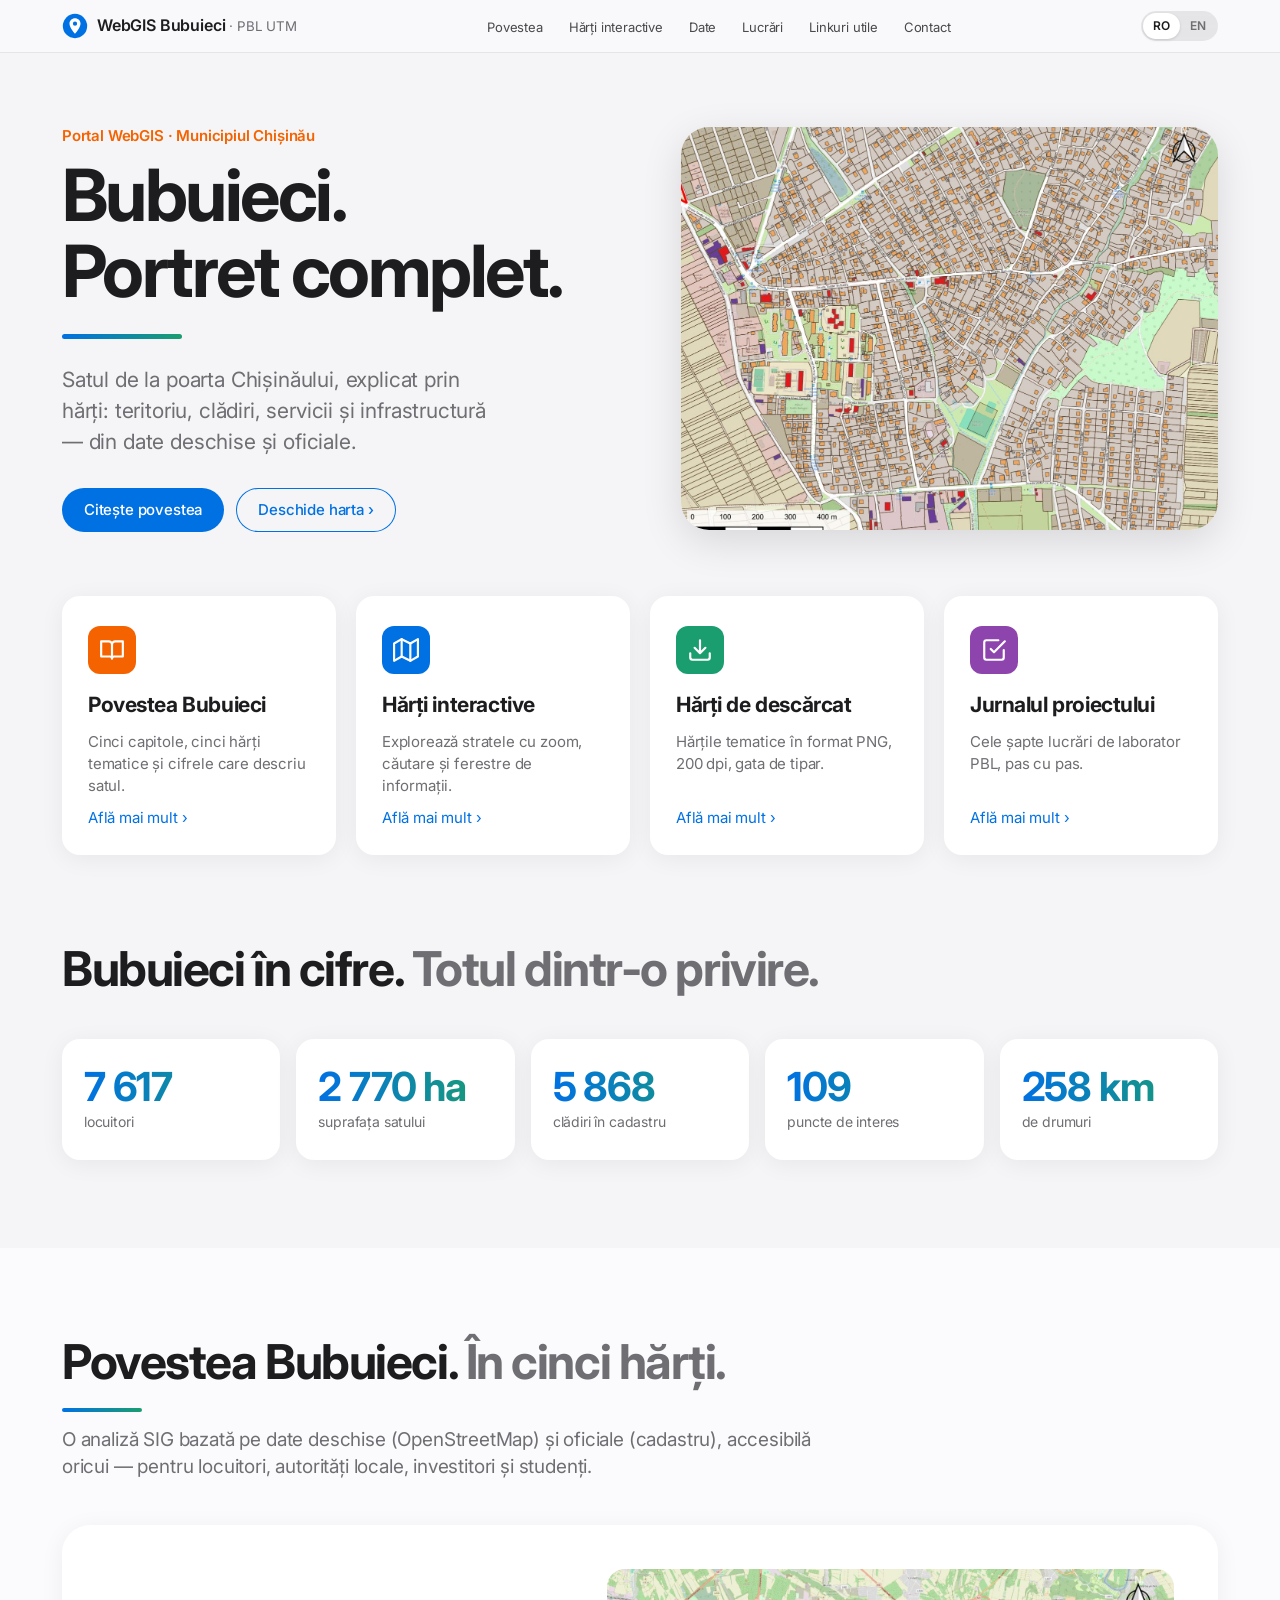
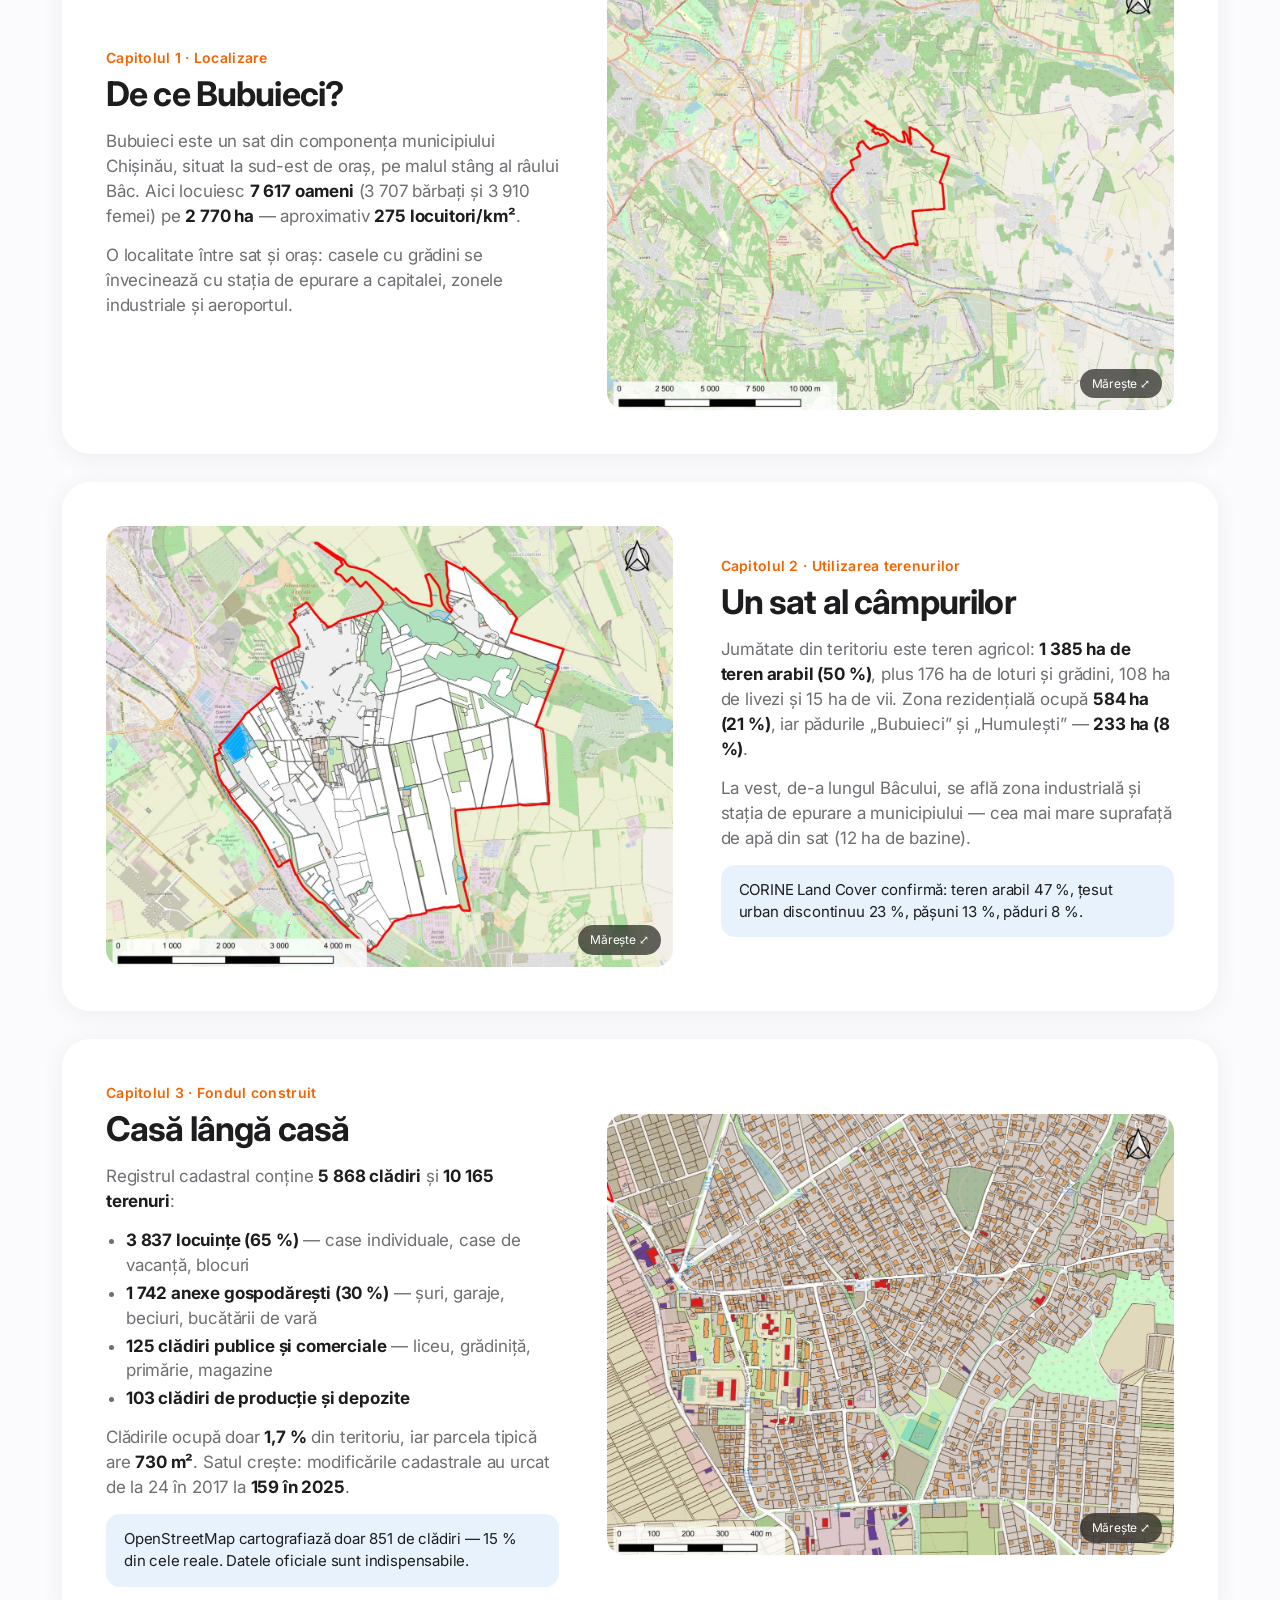
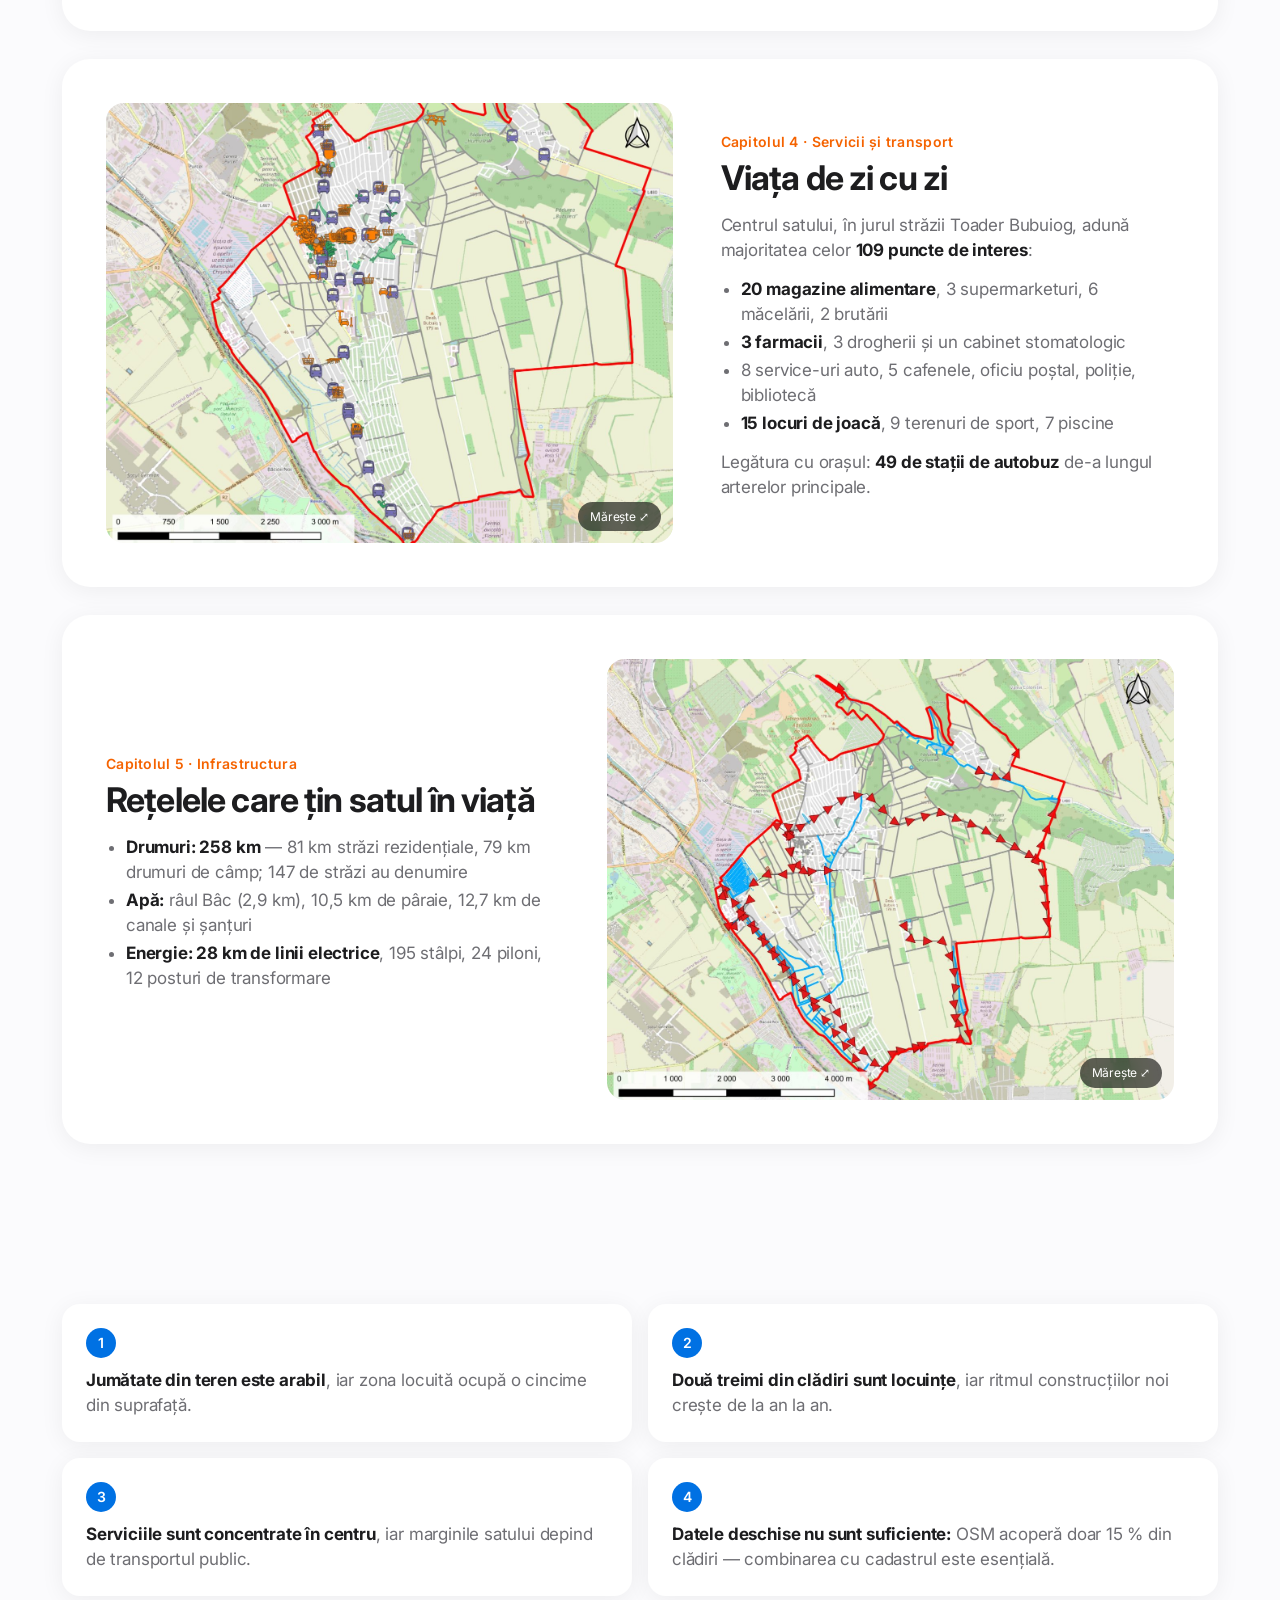
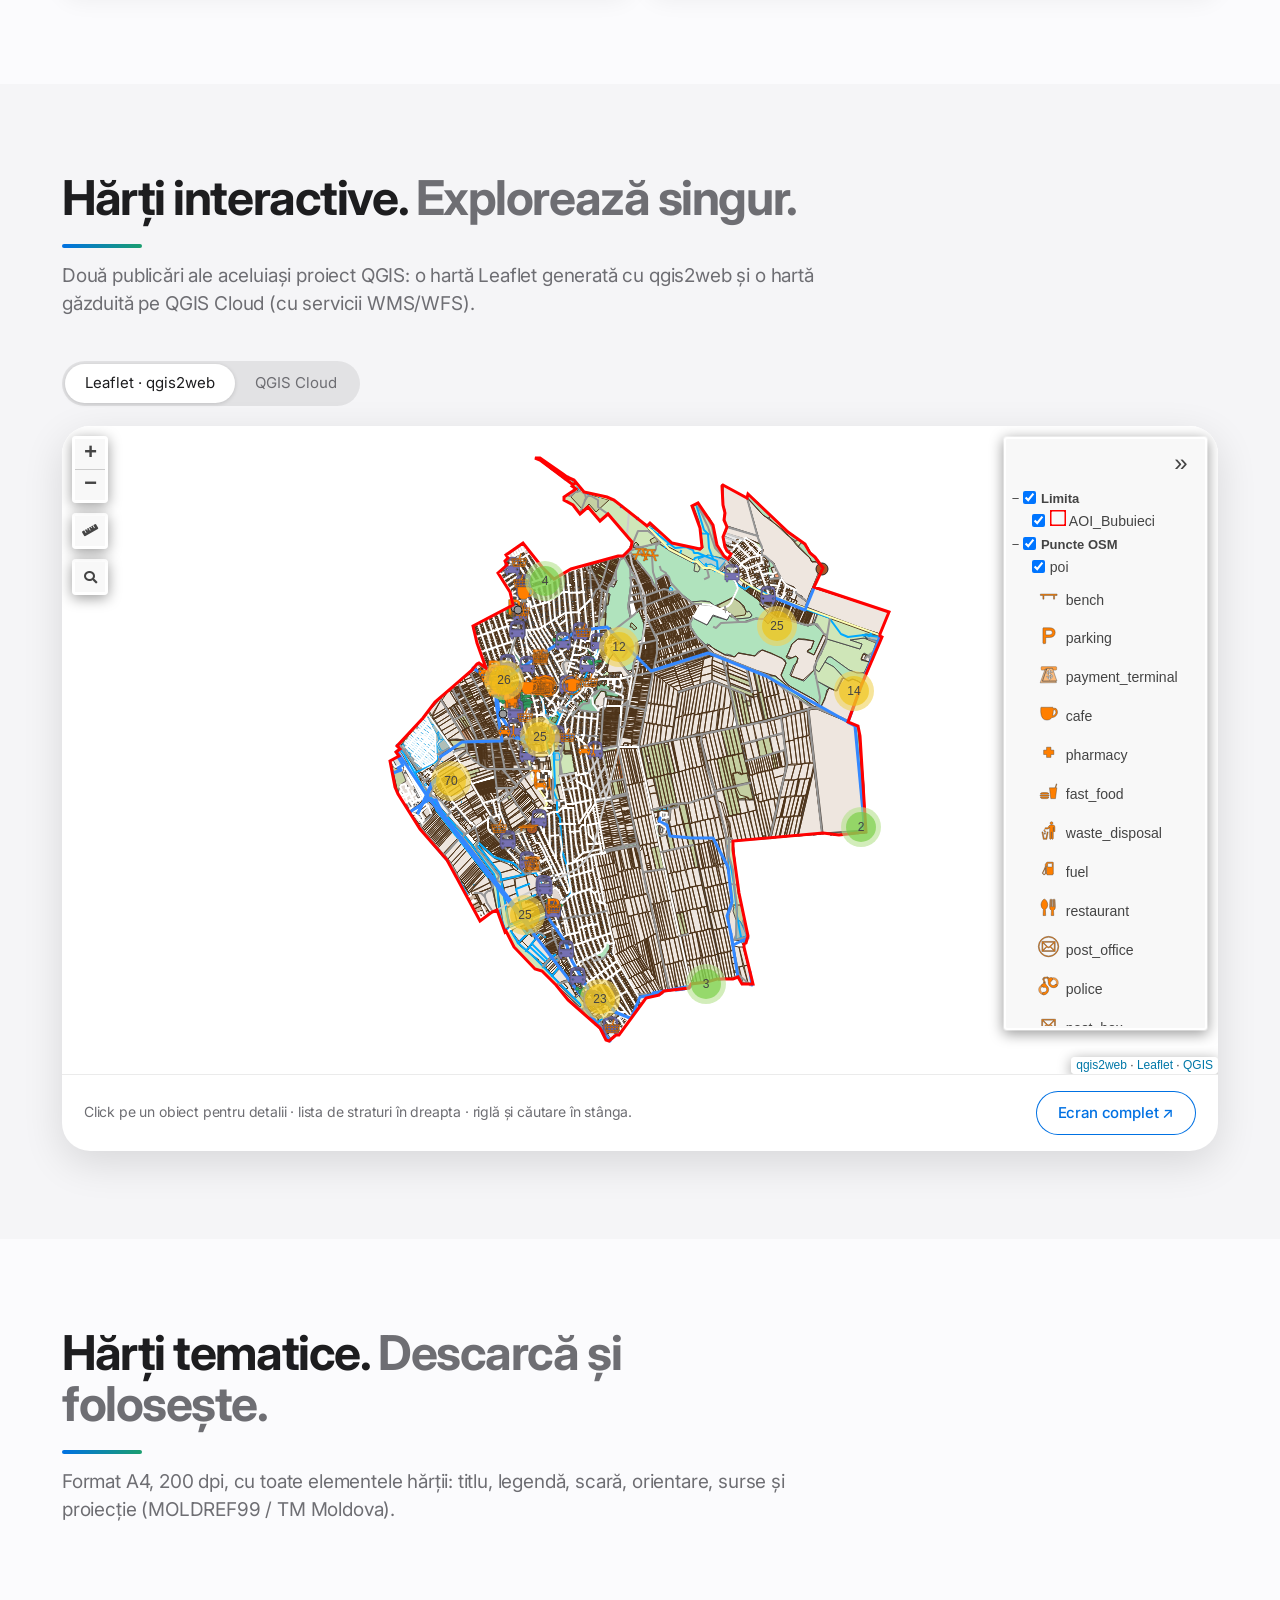
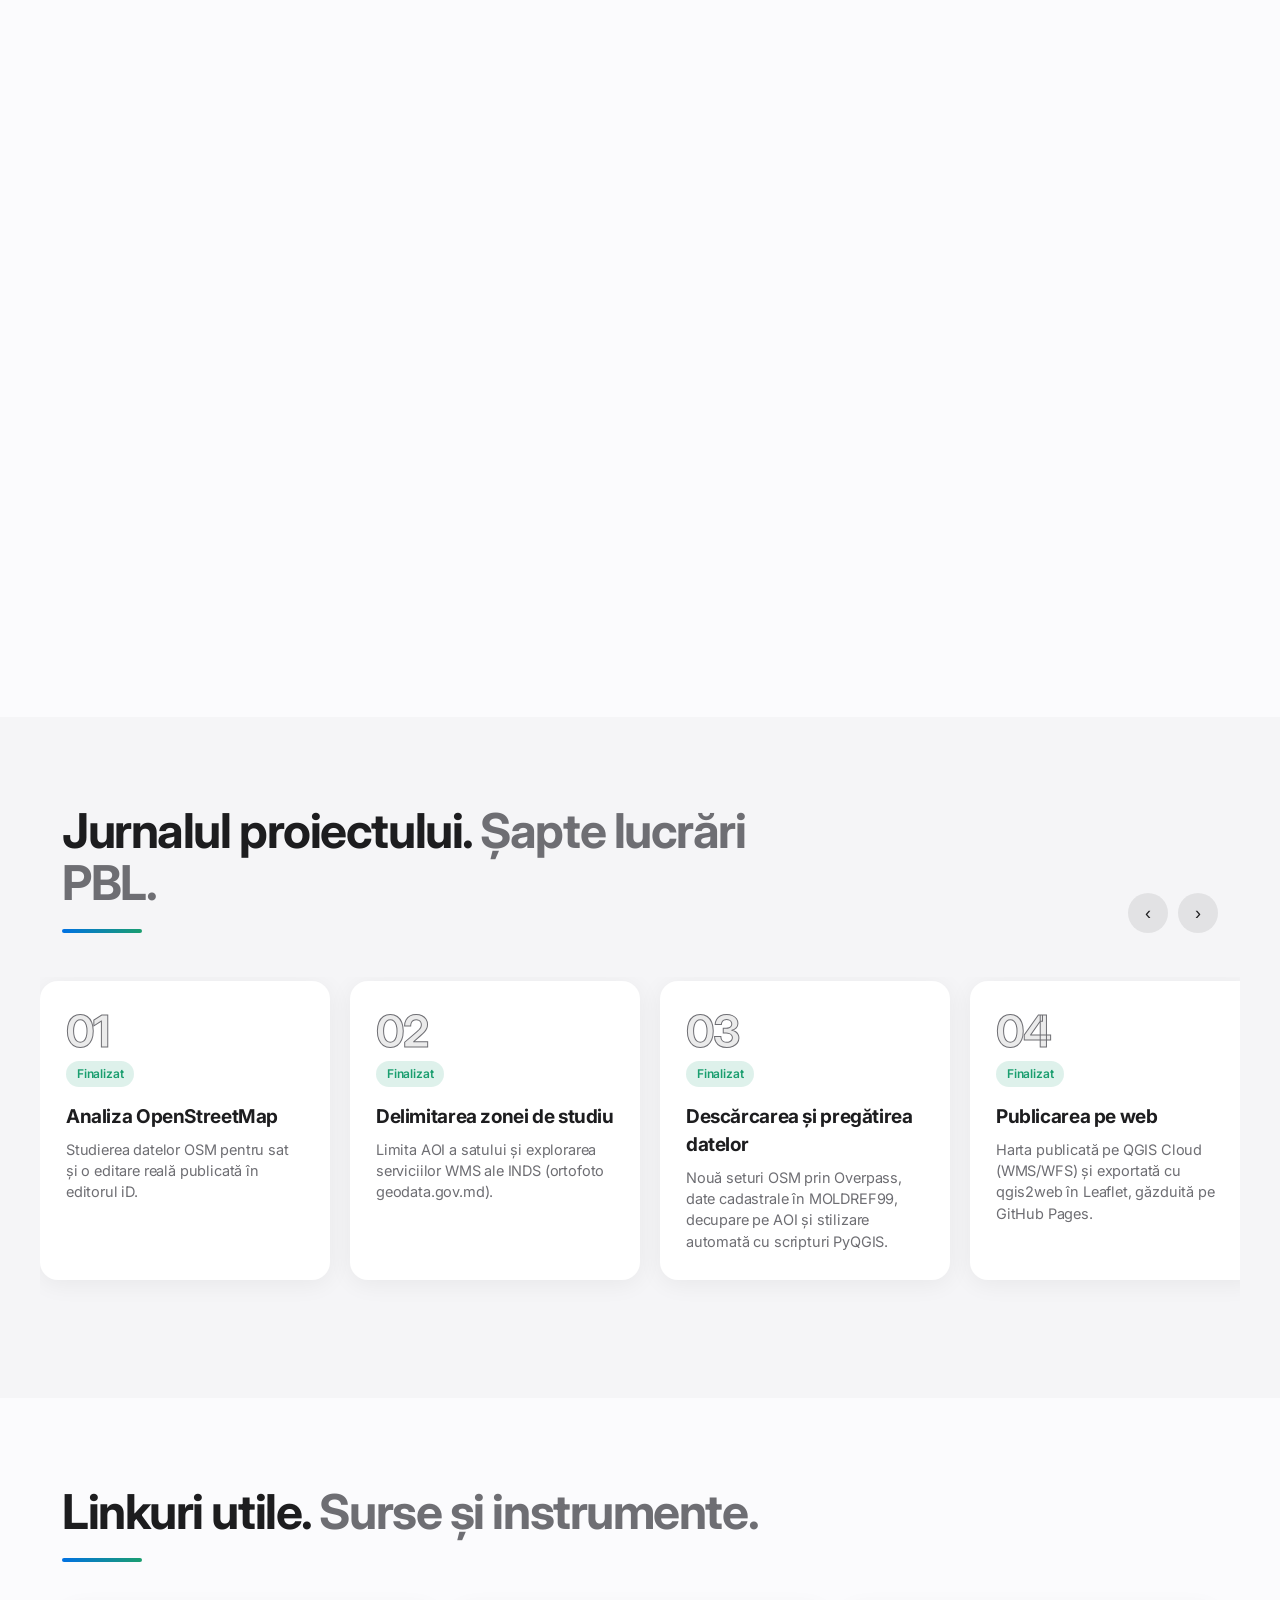
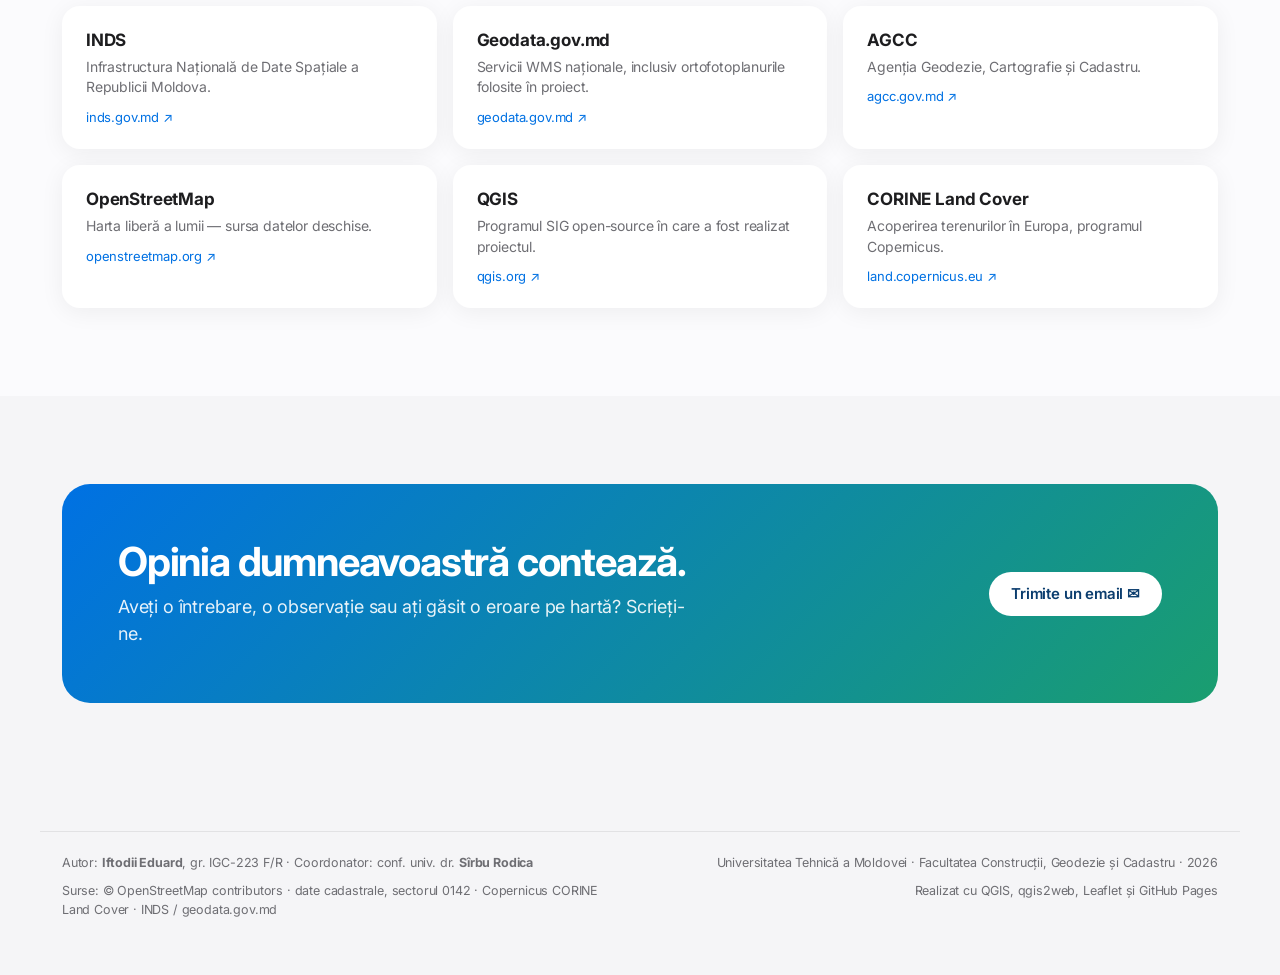
==== commit 920acdf8: "Portal WebGIS Bubuieci: poveste vizuala, harti interactive, harti PNG (RO/EN) Harta qgis2web mutata " ====
--- a/index.html
+++ b/index.html
@@ -1,3873 +1,340 @@
-<!doctype html>
-<html lang="en">
-    <head>
-        <meta charset="utf-8">
-        <meta http-equiv="X-UA-Compatible" content="IE=edge">
-        <meta name="viewport" content="initial-scale=1,user-scalable=no,maximum-scale=1,width=device-width">
-        <meta name="mobile-web-app-capable" content="yes">
-        <meta name="apple-mobile-web-app-capable" content="yes">
-        <link rel="stylesheet" href="css/leaflet.css">
-        <link rel="stylesheet" href="css/L.Control.Layers.Tree.css">
-        <link rel="stylesheet" href="css/qgis2web.css">
-        <link rel="stylesheet" href="css/fontawesome-all.min.css">
-        <link rel="stylesheet" href="css/MarkerCluster.css">
-        <link rel="stylesheet" href="css/MarkerCluster.Default.css">
-        <link rel="stylesheet" href="css/leaflet.photon.css">
-        <link rel="stylesheet" href="css/leaflet-measure.css">
-        <style>
-        html, body, #map {
-            width: 100%;
-            height: 100%;
-            padding: 0;
-            margin: 0;
-        }
-        </style>
-        <title></title>
-    </head>
-    <body>
-        <div id="map">
+<!DOCTYPE html>
+<html lang="ro">
+<head>
+  <meta charset="utf-8">
+  <meta name="viewport" content="width=device-width, initial-scale=1">
+  <title>WebGIS Bubuieci — portret complet al satului</title>
+  <meta name="description" content="Portal WebGIS al satului Bubuieci (mun. Chișinău): poveste vizuală, hărți interactive și hărți tematice realizate cu QGIS, OpenStreetMap și date cadastrale.">
+  <meta name="theme-color" content="#f5f5f7" media="(prefers-color-scheme: light)">
+  <meta name="theme-color" content="#000000" media="(prefers-color-scheme: dark)">
+  <link rel="icon" href="data:image/svg+xml,%3Csvg xmlns='http://www.w3.org/2000/svg' viewBox='0 0 32 32'%3E%3Ccircle cx='16' cy='16' r='14' fill='%230071e3'/%3E%3Cpath d='M16 7c-3.6 0-6.5 2.8-6.5 6.3 0 4.7 6.5 11.7 6.5 11.7s6.5-7 6.5-11.7C22.5 9.8 19.6 7 16 7zm0 8.8a2.5 2.5 0 1 1 0-5 2.5 2.5 0 0 1 0 5z' fill='%23fff'/%3E%3C/svg%3E">
+  <link rel="preconnect" href="https://fonts.googleapis.com">
+  <link rel="preconnect" href="https://fonts.gstatic.com" crossorigin>
+  <link href="https://fonts.googleapis.com/css2?family=Inter:wght@400;500;600;700&display=swap" rel="stylesheet">
+  <link rel="stylesheet" href="assets/css/style.css">
+</head>
+<body>
+
+<!-- ============ NAVIGARE ============ -->
+<nav class="nav">
+  <div class="wrap">
+    <a class="logo" href="#acasa" aria-label="WebGIS Bubuieci">
+      <svg viewBox="0 0 32 32" aria-hidden="true"><circle cx="16" cy="16" r="15" fill="#0071e3"/><path d="M16 6.5c-3.8 0-6.8 3-6.8 6.6 0 5 6.8 12.4 6.8 12.4s6.8-7.4 6.8-12.4c0-3.7-3-6.6-6.8-6.6zm0 9.2a2.6 2.6 0 1 1 0-5.2 2.6 2.6 0 0 1 0 5.2z" fill="#fff"/></svg>
+      <span>WebGIS Bubuieci <small data-i18n="nav.sub">· PBL UTM</small></span>
+    </a>
+    <ul class="menu" id="menu">
+      <li><a href="#povestea" data-i18n="nav.story">Povestea</a></li>
+      <li><a href="#harti" data-i18n="nav.maps">Hărți interactive</a></li>
+      <li><a href="#date" data-i18n="nav.data">Date</a></li>
+      <li><a href="#lucrari" data-i18n="nav.labs">Lucrări</a></li>
+      <li><a href="#linkuri" data-i18n="nav.links">Linkuri utile</a></li>
+      <li><a href="#contact" data-i18n="nav.contact">Contact</a></li>
+    </ul>
+    <div class="lang" role="group" aria-label="Limba / Language">
+      <button type="button" data-lang="ro" class="on">RO</button>
+      <button type="button" data-lang="en">EN</button>
+    </div>
+    <button class="burger" id="burger" aria-label="Meniu" aria-expanded="false">
+      <svg viewBox="0 0 24 24" fill="none" stroke="currentColor" stroke-width="2" stroke-linecap="round"><path d="M4 7h16M4 12h16M4 17h16"/></svg>
+    </button>
+  </div>
+</nav>
+
+<main>
+<!-- ============ HERO (asezare INDS) ============ -->
+<header class="hero" id="acasa">
+  <div class="wrap">
+    <div class="reveal">
+      <p class="eyebrow" data-i18n="hero.eyebrow">Portal WebGIS · Municipiul Chișinău</p>
+      <h1 data-i18n="hero.title">Bubuieci.<br>Portret complet.</h1>
+      <div class="accent-line"></div>
+      <p class="lead" data-i18n="hero.lead">Satul de la poarta Chișinăului, explicat prin hărți: teritoriu, clădiri, servicii și infrastructură — din date deschise și oficiale.</p>
+      <div class="btns">
+        <a class="btn" href="#povestea" data-i18n="hero.cta1">Citește povestea</a>
+        <a class="btn ghost" href="#harti" data-i18n="hero.cta2">Deschide harta ›</a>
+      </div>
+    </div>
+    <div class="hero-img reveal">
+      <img src="assets/img/03_fondul_construit_harta.jpg" alt="Harta fondului construit din centrul satului Bubuieci" data-i18n-alt="hero.alt" fetchpriority="high">
+    </div>
+  </div>
+</header>
+
+<!-- carduri tematice (ca cele 3 carduri INDS) -->
+<div class="wrap">
+  <div class="cards">
+    <a class="card reveal" href="#povestea">
+      <div class="ico" style="background:#f56300"><svg viewBox="0 0 24 24" fill="none" stroke="currentColor" stroke-width="2" stroke-linecap="round" stroke-linejoin="round"><path d="M2 4h7a3 3 0 0 1 3 3v13a2 2 0 0 0-2-2H2zM22 4h-7a3 3 0 0 0-3 3v13a2 2 0 0 1 2-2h8z"/></svg></div>
+      <h3 data-i18n="card1.t">Povestea Bubuieci</h3>
+      <p data-i18n="card1.d">Cinci capitole, cinci hărți tematice și cifrele care descriu satul.</p>
+      <span class="more" data-i18n="more">Află mai mult ›</span>
+    </a>
+    <a class="card reveal" href="#harti">
+      <div class="ico" style="background:#0071e3"><svg viewBox="0 0 24 24" fill="none" stroke="currentColor" stroke-width="2" stroke-linecap="round" stroke-linejoin="round"><path d="M1 6v16l7-4 8 4 7-4V2l-7 4-8-4z"/><path d="M8 2v16M16 6v16"/></svg></div>
+      <h3 data-i18n="card2.t">Hărți interactive</h3>
+      <p data-i18n="card2.d">Explorează stratele cu zoom, căutare și ferestre de informații.</p>
+      <span class="more" data-i18n="more">Află mai mult ›</span>
+    </a>
+    <a class="card reveal" href="#date">
+      <div class="ico" style="background:#1a9e6f"><svg viewBox="0 0 24 24" fill="none" stroke="currentColor" stroke-width="2" stroke-linecap="round" stroke-linejoin="round"><path d="M21 15v4a2 2 0 0 1-2 2H5a2 2 0 0 1-2-2v-4M7 10l5 5 5-5M12 15V3"/></svg></div>
+      <h3 data-i18n="card3.t">Hărți de descărcat</h3>
+      <p data-i18n="card3.d">Hărțile tematice în format PNG, 200 dpi, gata de tipar.</p>
+      <span class="more" data-i18n="more">Află mai mult ›</span>
+    </a>
+    <a class="card reveal" href="#lucrari">
+      <div class="ico" style="background:#8e44ad"><svg viewBox="0 0 24 24" fill="none" stroke="currentColor" stroke-width="2" stroke-linecap="round" stroke-linejoin="round"><path d="M9 11l3 3L22 4"/><path d="M21 12v7a2 2 0 0 1-2 2H5a2 2 0 0 1-2-2V5a2 2 0 0 1 2-2h11"/></svg></div>
+      <h3 data-i18n="card4.t">Jurnalul proiectului</h3>
+      <p data-i18n="card4.d">Cele șapte lucrări de laborator PBL, pas cu pas.</p>
+      <span class="more" data-i18n="more">Află mai mult ›</span>
+    </a>
+  </div>
+</div>
+
+<!-- ============ CIFRE-CHEIE ============ -->
+<section class="block">
+  <div class="wrap">
+    <div class="head reveal">
+      <h2 data-i18n="stats.h">Bubuieci în cifre. <span>Totul dintr-o privire.</span></h2>
+    </div>
+    <div class="stats">
+      <div class="stat reveal"><b>7 617</b><span data-i18n="stats.1">locuitori</span></div>
+      <div class="stat reveal"><b>2 770 ha</b><span data-i18n="stats.2">suprafața satului</span></div>
+      <div class="stat reveal"><b>5 868</b><span data-i18n="stats.3">clădiri în cadastru</span></div>
+      <div class="stat reveal"><b>109</b><span data-i18n="stats.4">puncte de interes</span></div>
+      <div class="stat reveal"><b>258 km</b><span data-i18n="stats.5">de drumuri</span></div>
+    </div>
+  </div>
+</section>
+
+<!-- ============ POVESTEA ============ -->
+<section class="block alt" id="povestea">
+  <div class="wrap">
+    <div class="head reveal">
+      <h2 data-i18n="story.h">Povestea Bubuieci. <span>În cinci hărți.</span></h2>
+      <div class="accent-line"></div>
+      <p data-i18n="story.p">O analiză SIG bazată pe date deschise (OpenStreetMap) și oficiale (cadastru), accesibilă oricui — pentru locuitori, autorități locale, investitori și studenți.</p>
+    </div>
+
+    <article class="chapter reveal">
+      <div class="ch-text">
+        <div class="ch-num" data-i18n="c1.n">Capitolul 1 · Localizare</div>
+        <h3 data-i18n="c1.t">De ce Bubuieci?</h3>
+        <p data-i18n="c1.p1">Bubuieci este un sat din componența municipiului Chișinău, situat la sud-est de oraș, pe malul stâng al râului Bâc. Aici locuiesc <strong>7 617 oameni</strong> (3 707 bărbați și 3 910 femei) pe <strong>2 770 ha</strong> — aproximativ <strong>275 locuitori/km²</strong>.</p>
+        <p data-i18n="c1.p2">O localitate între sat și oraș: casele cu grădini se învecinează cu stația de epurare a capitalei, zonele industriale și aeroportul.</p>
+      </div>
+      <div class="ch-img" data-full="assets/img/01_localizare.jpg" data-png="assets/harti/01_localizare.png" data-cap="c1.t">
+        <img src="assets/img/01_localizare_harta.jpg" alt="Harta de localizare a satului Bubuieci" loading="lazy">
+        <span class="zoom" data-i18n="zoom">Mărește ⤢</span>
+      </div>
+    </article>
+
+    <article class="chapter rev reveal">
+      <div class="ch-text">
+        <div class="ch-num" data-i18n="c2.n">Capitolul 2 · Utilizarea terenurilor</div>
+        <h3 data-i18n="c2.t">Un sat al câmpurilor</h3>
+        <p data-i18n="c2.p1">Jumătate din teritoriu este teren agricol: <strong>1 385 ha de teren arabil (50 %)</strong>, plus 176 ha de loturi și grădini, 108 ha de livezi și 15 ha de vii. Zona rezidențială ocupă <strong>584 ha (21 %)</strong>, iar pădurile „Bubuieci” și „Humulești” — <strong>233 ha (8 %)</strong>.</p>
+        <p data-i18n="c2.p2">La vest, de-a lungul Bâcului, se află zona industrială și stația de epurare a municipiului — cea mai mare suprafață de apă din sat (12 ha de bazine).</p>
+        <div class="callout" data-i18n="c2.call">CORINE Land Cover confirmă: teren arabil 47 %, țesut urban discontinuu 23 %, pășuni 13 %, păduri 8 %.</div>
+      </div>
+      <div class="ch-img" data-full="assets/img/02_utilizarea_terenurilor.jpg" data-png="assets/harti/02_utilizarea_terenurilor.png" data-cap="c2.t">
+        <img src="assets/img/02_utilizarea_terenurilor_harta.jpg" alt="Harta utilizării terenurilor" loading="lazy">
+        <span class="zoom" data-i18n="zoom">Mărește ⤢</span>
+      </div>
+    </article>
+
+    <article class="chapter reveal">
+      <div class="ch-text">
+        <div class="ch-num" data-i18n="c3.n">Capitolul 3 · Fondul construit</div>
+        <h3 data-i18n="c3.t">Casă lângă casă</h3>
+        <p data-i18n="c3.p1">Registrul cadastral conține <strong>5 868 clădiri</strong> și <strong>10 165 terenuri</strong>:</p>
+        <ul data-i18n="c3.list">
+          <li><strong>3 837 locuințe (65 %)</strong> — case individuale, case de vacanță, blocuri</li>
+          <li><strong>1 742 anexe gospodărești (30 %)</strong> — șuri, garaje, beciuri, bucătării de vară</li>
+          <li><strong>125 clădiri publice și comerciale</strong> — liceu, grădiniță, primărie, magazine</li>
+          <li><strong>103 clădiri de producție și depozite</strong></li>
+        </ul>
+        <p data-i18n="c3.p2">Clădirile ocupă doar <strong>1,7 %</strong> din teritoriu, iar parcela tipică are <strong>730 m²</strong>. Satul crește: modificările cadastrale au urcat de la 24 în 2017 la <strong>159 în 2025</strong>.</p>
+        <div class="callout" data-i18n="c3.call">OpenStreetMap cartografiază doar 851 de clădiri — 15 % din cele reale. Datele oficiale sunt indispensabile.</div>
+      </div>
+      <div class="ch-img" data-full="assets/img/03_fondul_construit.jpg" data-png="assets/harti/03_fondul_construit.png" data-cap="c3.t">
+        <img src="assets/img/03_fondul_construit_harta.jpg" alt="Harta fondului construit după cadastru" loading="lazy">
+        <span class="zoom" data-i18n="zoom">Mărește ⤢</span>
+      </div>
+    </article>
+
+    <article class="chapter rev reveal">
+      <div class="ch-text">
+        <div class="ch-num" data-i18n="c4.n">Capitolul 4 · Servicii și transport</div>
+        <h3 data-i18n="c4.t">Viața de zi cu zi</h3>
+        <p data-i18n="c4.p1">Centrul satului, în jurul străzii Toader Bubuiog, adună majoritatea celor <strong>109 puncte de interes</strong>:</p>
+        <ul data-i18n="c4.list">
+          <li><strong>20 magazine alimentare</strong>, 3 supermarketuri, 6 măcelării, 2 brutării</li>
+          <li><strong>3 farmacii</strong>, 3 drogherii și un cabinet stomatologic</li>
+          <li>8 service-uri auto, 5 cafenele, oficiu poștal, poliție, bibliotecă</li>
+          <li><strong>15 locuri de joacă</strong>, 9 terenuri de sport, 7 piscine</li>
+        </ul>
+        <p data-i18n="c4.p2">Legătura cu orașul: <strong>49 de stații de autobuz</strong> de-a lungul arterelor principale.</p>
+      </div>
+      <div class="ch-img" data-full="assets/img/04_servicii_transport.jpg" data-png="assets/harti/04_servicii_transport.png" data-cap="c4.t">
+        <img src="assets/img/04_servicii_transport_harta.jpg" alt="Harta serviciilor și transportului public" loading="lazy">
+        <span class="zoom" data-i18n="zoom">Mărește ⤢</span>
+      </div>
+    </article>
+
+    <article class="chapter reveal">
+      <div class="ch-text">
+        <div class="ch-num" data-i18n="c5.n">Capitolul 5 · Infrastructura</div>
+        <h3 data-i18n="c5.t">Rețelele care țin satul în viață</h3>
+        <ul data-i18n="c5.list">
+          <li><strong>Drumuri: 258 km</strong> — 81 km străzi rezidențiale, 79 km drumuri de câmp; 147 de străzi au denumire</li>
+          <li><strong>Apă:</strong> râul Bâc (2,9 km), 10,5 km de pâraie, 12,7 km de canale și șanțuri</li>
+          <li><strong>Energie: 28 km de linii electrice</strong>, 195 stâlpi, 24 piloni, 12 posturi de transformare</li>
+        </ul>
+      </div>
+      <div class="ch-img" data-full="assets/img/05_infrastructura.jpg" data-png="assets/harti/05_infrastructura.png" data-cap="c5.t">
+        <img src="assets/img/05_infrastructura_harta.jpg" alt="Harta infrastructurii tehnico-edilitare" loading="lazy">
+        <span class="zoom" data-i18n="zoom">Mărește ⤢</span>
+      </div>
+    </article>
+
+    <div class="head reveal" style="margin-top:64px">
+      <h2 data-i18n="concl.h">Concluzii. <span>Ce ne spun hărțile.</span></h2>
+    </div>
+    <div class="conclusions">
+      <div class="reveal"><p data-i18n="concl.1"><strong>Jumătate din teren este arabil</strong>, iar zona locuită ocupă o cincime din suprafață.</p></div>
+      <div class="reveal"><p data-i18n="concl.2"><strong>Două treimi din clădiri sunt locuințe</strong>, iar ritmul construcțiilor noi crește de la an la an.</p></div>
+      <div class="reveal"><p data-i18n="concl.3"><strong>Serviciile sunt concentrate în centru</strong>, iar marginile satului depind de transportul public.</p></div>
+      <div class="reveal"><p data-i18n="concl.4"><strong>Datele deschise nu sunt suficiente:</strong> OSM acoperă doar 15 % din clădiri — combinarea cu cadastrul este esențială.</p></div>
+    </div>
+  </div>
+</section>
+
+<!-- ============ HARTI INTERACTIVE ============ -->
+<section class="block" id="harti">
+  <div class="wrap">
+    <div class="head reveal">
+      <h2 data-i18n="maps.h">Hărți interactive. <span>Explorează singur.</span></h2>
+      <div class="accent-line"></div>
+      <p data-i18n="maps.p">Două publicări ale aceluiași proiect QGIS: o hartă Leaflet generată cu qgis2web și o hartă găzduită pe QGIS Cloud (cu servicii WMS/WFS).</p>
+    </div>
+    <div class="tabs" role="tablist">
+      <button type="button" class="on" data-tab="leaflet" role="tab">Leaflet · qgis2web</button>
+      <button type="button" data-tab="cloud" role="tab">QGIS Cloud</button>
+    </div>
+    <div class="pane on" id="pane-leaflet">
+      <div class="mapframe">
+        <iframe src="harta/index.html" title="Harta Leaflet a satului Bubuieci" loading="lazy"></iframe>
+        <div class="bar">
+          <p data-i18n="maps.leaflet">Click pe un obiect pentru detalii · lista de straturi în dreapta · riglă și căutare în stânga.</p>
+          <a class="btn ghost" href="harta/" target="_blank" rel="noopener" data-i18n="maps.full">Ecran complet ↗</a>
         </div>
-        <script src="js/qgis2web_expressions.js"></script>
-        <script src="js/leaflet.js"></script>
-        <script src="js/L.Control.Layers.Tree.min.js"></script>
-        <script src="js/multi-style-layer.js"></script>
-        <script src="js/leaflet.rotatedMarker.js"></script>
-        <script src="js/leaflet.pattern.js"></script>
-        <script src="js/leaflet-hash.js"></script>
-        <script src="js/Autolinker.min.js"></script>
-        <script src="js/rbush.min.js"></script>
-        <script src="js/labelgun.min.js"></script>
-        <script src="js/labels.js"></script>
-        <script src="js/leaflet.photon.js"></script>
-        <script src="js/leaflet-measure.js"></script>
-        <script src="js/leaflet.markercluster.js"></script>
-        <script src="data/landuse_1.js"></script>
-        <script src="data/apa_poligoane_2.js"></script>
-        <script src="data/agrement_poligoane_3.js"></script>
-        <script src="data/drumuri_poligoane_4.js"></script>
-        <script src="data/electric_poligoane_5.js"></script>
-        <script src="data/terenuri_6.js"></script>
-        <script src="data/cladiri_7.js"></script>
-        <script src="data/agrement_linii_8.js"></script>
-        <script src="data/apa_linii_9.js"></script>
-        <script src="data/drumuri_linii_10.js"></script>
-        <script src="data/electric_linii_11.js"></script>
-        <script src="data/electric_puncte_12.js"></script>
-        <script src="data/agrement_puncte_13.js"></script>
-        <script src="data/istoric_14.js"></script>
-        <script src="data/transport_15.js"></script>
-        <script src="data/poi_16.js"></script>
-        <script src="data/AOI_Bubuieci_17.js"></script>
-        <script>
-        var highlightLayer;
-        function highlightFeature(e) {
-            highlightLayer = e.target;
-
-            if (e.target.feature.geometry.type === 'LineString' || e.target.feature.geometry.type === 'MultiLineString') {
-              highlightLayer.setStyle({
-                color: 'rgba(255, 255, 0, 1.00)',
-              });
-            } else {
-              highlightLayer.setStyle({
-                fillColor: 'rgba(255, 255, 0, 1.00)',
-                fillOpacity: 1
-              });
-            }
-        }
-        var map = L.map('map', {
-            zoomControl:false, maxZoom:19, minZoom:12
-        })
-        var hash = new L.Hash(map);
-        map.attributionControl.setPrefix('<a href="https://github.com/qgis2web/qgis2web" target="_blank">qgis2web</a> &middot; <a href="https://leafletjs.com" title="A JS library for interactive maps">Leaflet</a> &middot; <a href="https://qgis.org">QGIS</a>');
-        var autolinker = new Autolinker({truncate: {length: 30, location: 'smart'}});
-        // remove popup's row if "visible-with-data"
-        function removeEmptyRowsFromPopupContent(content, feature) {
-         var tempDiv = document.createElement('div');
-         tempDiv.innerHTML = content;
-         var rows = tempDiv.querySelectorAll('tr');
-         for (var i = 0; i < rows.length; i++) {
-             var td = rows[i].querySelector('td.visible-with-data');
-             var key = td ? td.id : '';
-             if (td && td.classList.contains('visible-with-data') && feature.properties[key] == null) {
-                 rows[i].parentNode.removeChild(rows[i]);
-             }
-         }
-         return tempDiv.innerHTML;
-        }
-        // modify popup if contains media
-        function addClassToPopupIfMedia(content, popup) {
-            var tempDiv = document.createElement('div');
-            tempDiv.innerHTML = content;
-            var imgTd = tempDiv.querySelector('td img');
-            if (imgTd) {
-                var src = imgTd.getAttribute('src');
-                if (/\.(jpg|jpeg|png|gif|bmp|webp|avif)$/i.test(src)) {
-                    popup._contentNode.classList.add('media');
-                    var img = popup._contentNode.querySelector('td img');
-                    if (img) {
-                        // If already loaded (cache), update immediately
-                        if (img.complete && img.naturalHeight > 0) {
-                            popup.update();
-                        } else {
-                            img.addEventListener('load', function() {
-                                popup.update();
-                            });
-                            img.addEventListener('error', function() {
-                                popup.update();
-                            });
-                        }
-                    }
-                } else if (/\.(mp3|wav|ogg|aac)$/i.test(src)) {
-                    var audio = document.createElement('audio');
-                    audio.controls = true;
-                    audio.src = src;
-                    imgTd.parentNode.replaceChild(audio, imgTd);
-                    popup._contentNode.classList.add('media');
-                    setTimeout(function() {
-                        popup.setContent(tempDiv.innerHTML);
-                        popup.update();
-                    }, 10);
-                } else if (/\.(mp4|webm|ogg|mov)$/i.test(src)) {
-                    var video = document.createElement('video');
-                    video.controls = true;
-                    video.src = src;
-                    video.style.width = "400px";
-                    video.style.height = "300px";
-                    video.style.maxHeight = "60vh";
-                    video.style.maxWidth = "60vw";
-                    imgTd.parentNode.replaceChild(video, imgTd);
-                    popup._contentNode.classList.add('media');
-                    // Aggiorna il popup quando il video carica i metadati
-                    video.addEventListener('loadedmetadata', function() {
-                        popup.update();
-                    });
-                    setTimeout(function() {
-                        popup.setContent(tempDiv.innerHTML);
-                        popup.update();
-                    }, 10);
-                } else {
-                    popup._contentNode.classList.remove('media');
-                }
-            } else {
-                popup._contentNode.classList.remove('media');
-            }
-        }
-        var zoomControl = L.control.zoom({
-            position: 'topleft'
-        }).addTo(map);
-        var measureControl = new L.Control.Measure({
-            position: 'topleft',
-            primaryLengthUnit: 'meters',
-            secondaryLengthUnit: 'kilometers',
-            primaryAreaUnit: 'sqmeters',
-            secondaryAreaUnit: 'hectares'
-        });
-        measureControl.addTo(map);
-        document.getElementsByClassName('leaflet-control-measure-toggle')[0].innerHTML = '';
-        document.getElementsByClassName('leaflet-control-measure-toggle')[0].className += ' fas fa-ruler';
-        var bounds_group = new L.featureGroup([]);
-        function setBounds() {
-            if (bounds_group.getLayers().length) {
-                map.fitBounds(bounds_group.getBounds());
-            }
-            map.setMaxBounds(map.getBounds());
-            map.setMinZoom(map.getZoom());
-        }
-        map.createPane('pane_OpenStreetMap_0');
-        map.getPane('pane_OpenStreetMap_0').style.zIndex = 400;
-        var layer_OpenStreetMap_0 = L.tileLayer('https://tile.openstreetmap.org/{z}/{x}/{y}.png', {
-            pane: 'pane_OpenStreetMap_0',
-            opacity: 1.0,
-            attribution: '',
-            minZoom: 12,
-            maxZoom: 19,
-            minNativeZoom: 0,
-            maxNativeZoom: 19
-        });
-        layer_OpenStreetMap_0;
-        map.addLayer(layer_OpenStreetMap_0);
-        function pop_landuse_1(feature, layer) {
-            layer.on({
-                mouseout: function(e) {
-                    for (var i in e.target._eventParents) {
-                        if (typeof e.target._eventParents[i].resetStyle === 'function') {
-                            e.target._eventParents[i].resetStyle(e.target);
-                        }
-                    }
-                },
-                mouseover: highlightFeature,
-            });
-            var popupContent = '<table>\
-                    <tr>\
-                        <td colspan="2">' + (feature.properties['fid'] !== null ? autolinker.link(String(feature.properties['fid']).replace(/'/g, '\'').toLocaleString()) : '') + '</td>\
-                    </tr>\
-                    <tr>\
-                        <td colspan="2">' + (feature.properties['id'] !== null ? autolinker.link(String(feature.properties['id']).replace(/'/g, '\'').toLocaleString()) : '') + '</td>\
-                    </tr>\
-                    <tr>\
-                        <td colspan="2">' + (feature.properties['@id'] !== null ? autolinker.link(String(feature.properties['@id']).replace(/'/g, '\'').toLocaleString()) : '') + '</td>\
-                    </tr>\
-                    <tr>\
-                        <td colspan="2">' + (feature.properties['addr:city'] !== null ? autolinker.link(String(feature.properties['addr:city']).replace(/'/g, '\'').toLocaleString()) : '') + '</td>\
-                    </tr>\
-                    <tr>\
-                        <td colspan="2">' + (feature.properties['addr:country'] !== null ? autolinker.link(String(feature.properties['addr:country']).replace(/'/g, '\'').toLocaleString()) : '') + '</td>\
-                    </tr>\
-                    <tr>\
-                        <td colspan="2">' + (feature.properties['addr:district'] !== null ? autolinker.link(String(feature.properties['addr:district']).replace(/'/g, '\'').toLocaleString()) : '') + '</td>\
-                    </tr>\
-                    <tr>\
-                        <td colspan="2">' + (feature.properties['addr:housenumber'] !== null ? autolinker.link(String(feature.properties['addr:housenumber']).replace(/'/g, '\'').toLocaleString()) : '') + '</td>\
-                    </tr>\
-                    <tr>\
-                        <td colspan="2">' + (feature.properties['addr:postcode'] !== null ? autolinker.link(String(feature.properties['addr:postcode']).replace(/'/g, '\'').toLocaleString()) : '') + '</td>\
-                    </tr>\
-                    <tr>\
-                        <td colspan="2">' + (feature.properties['addr:street'] !== null ? autolinker.link(String(feature.properties['addr:street']).replace(/'/g, '\'').toLocaleString()) : '') + '</td>\
-                    </tr>\
-                    <tr>\
-                        <td colspan="2">' + (feature.properties['amenity'] !== null ? autolinker.link(String(feature.properties['amenity']).replace(/'/g, '\'').toLocaleString()) : '') + '</td>\
-                    </tr>\
-                    <tr>\
-                        <td colspan="2">' + (feature.properties['barrier'] !== null ? autolinker.link(String(feature.properties['barrier']).replace(/'/g, '\'').toLocaleString()) : '') + '</td>\
-                    </tr>\
-                    <tr>\
-                        <td colspan="2">' + (feature.properties['brand'] !== null ? autolinker.link(String(feature.properties['brand']).replace(/'/g, '\'').toLocaleString()) : '') + '</td>\
-                    </tr>\
-                    <tr>\
-                        <td colspan="2">' + (feature.properties['brand:wikipedia'] !== null ? autolinker.link(String(feature.properties['brand:wikipedia']).replace(/'/g, '\'').toLocaleString()) : '') + '</td>\
-                    </tr>\
-                    <tr>\
-                        <td colspan="2">' + (feature.properties['check_date'] !== null ? autolinker.link(String(feature.properties['check_date']).replace(/'/g, '\'').toLocaleString()) : '') + '</td>\
-                    </tr>\
-                    <tr>\
-                        <td colspan="2">' + (feature.properties['construction'] !== null ? autolinker.link(String(feature.properties['construction']).replace(/'/g, '\'').toLocaleString()) : '') + '</td>\
-                    </tr>\
-                    <tr>\
-                        <td colspan="2">' + (feature.properties['crop'] !== null ? autolinker.link(String(feature.properties['crop']).replace(/'/g, '\'').toLocaleString()) : '') + '</td>\
-                    </tr>\
-                    <tr>\
-                        <td colspan="2">' + (feature.properties['denomination'] !== null ? autolinker.link(String(feature.properties['denomination']).replace(/'/g, '\'').toLocaleString()) : '') + '</td>\
-                    </tr>\
-                    <tr>\
-                        <td colspan="2">' + (feature.properties['description'] !== null ? autolinker.link(String(feature.properties['description']).replace(/'/g, '\'').toLocaleString()) : '') + '</td>\
-                    </tr>\
-                    <tr>\
-                        <td colspan="2">' + (feature.properties['disused'] !== null ? autolinker.link(String(feature.properties['disused']).replace(/'/g, '\'').toLocaleString()) : '') + '</td>\
-                    </tr>\
-                    <tr>\
-                        <td colspan="2">' + (feature.properties['fuel:diesel'] !== null ? autolinker.link(String(feature.properties['fuel:diesel']).replace(/'/g, '\'').toLocaleString()) : '') + '</td>\
-                    </tr>\
-                    <tr>\
-                        <td colspan="2">' + (feature.properties['fuel:lpg'] !== null ? autolinker.link(String(feature.properties['fuel:lpg']).replace(/'/g, '\'').toLocaleString()) : '') + '</td>\
-                    </tr>\
-                    <tr>\
-                        <td colspan="2">' + (feature.properties['fuel:octane_95'] !== null ? autolinker.link(String(feature.properties['fuel:octane_95']).replace(/'/g, '\'').toLocaleString()) : '') + '</td>\
-                    </tr>\
-                    <tr>\
-                        <td colspan="2">' + (feature.properties['fuel:octane_98'] !== null ? autolinker.link(String(feature.properties['fuel:octane_98']).replace(/'/g, '\'').toLocaleString()) : '') + '</td>\
-                    </tr>\
-                    <tr>\
-                        <td colspan="2">' + (feature.properties['hazard'] !== null ? autolinker.link(String(feature.properties['hazard']).replace(/'/g, '\'').toLocaleString()) : '') + '</td>\
-                    </tr>\
-                    <tr>\
-                        <td colspan="2">' + (feature.properties['industrial'] !== null ? autolinker.link(String(feature.properties['industrial']).replace(/'/g, '\'').toLocaleString()) : '') + '</td>\
-                    </tr>\
-                    <tr>\
-                        <td colspan="2">' + (feature.properties['landuse'] !== null ? autolinker.link(String(feature.properties['landuse']).replace(/'/g, '\'').toLocaleString()) : '') + '</td>\
-                    </tr>\
-                    <tr>\
-                        <td colspan="2">' + (feature.properties['@relations'] !== null ? autolinker.link(String(feature.properties['@relations']).replace(/'/g, '\'').toLocaleString()) : '') + '</td>\
-                    </tr>\
-                    <tr>\
-                        <td colspan="2">' + (feature.properties['leaf_type'] !== null ? autolinker.link(String(feature.properties['leaf_type']).replace(/'/g, '\'').toLocaleString()) : '') + '</td>\
-                    </tr>\
-                    <tr>\
-                        <td colspan="2">' + (feature.properties['military'] !== null ? autolinker.link(String(feature.properties['military']).replace(/'/g, '\'').toLocaleString()) : '') + '</td>\
-                    </tr>\
-                    <tr>\
-                        <td colspan="2">' + (feature.properties['name'] !== null ? autolinker.link(String(feature.properties['name']).replace(/'/g, '\'').toLocaleString()) : '') + '</td>\
-                    </tr>\
-                    <tr>\
-                        <td colspan="2">' + (feature.properties['name:en'] !== null ? autolinker.link(String(feature.properties['name:en']).replace(/'/g, '\'').toLocaleString()) : '') + '</td>\
-                    </tr>\
-                    <tr>\
-                        <td colspan="2">' + (feature.properties['name:ru'] !== null ? autolinker.link(String(feature.properties['name:ru']).replace(/'/g, '\'').toLocaleString()) : '') + '</td>\
-                    </tr>\
-                    <tr>\
-                        <td colspan="2">' + (feature.properties['name:uk'] !== null ? autolinker.link(String(feature.properties['name:uk']).replace(/'/g, '\'').toLocaleString()) : '') + '</td>\
-                    </tr>\
-                    <tr>\
-                        <td colspan="2">' + (feature.properties['note'] !== null ? autolinker.link(String(feature.properties['note']).replace(/'/g, '\'').toLocaleString()) : '') + '</td>\
-                    </tr>\
-                    <tr>\
-                        <td colspan="2">' + (feature.properties['old_name'] !== null ? autolinker.link(String(feature.properties['old_name']).replace(/'/g, '\'').toLocaleString()) : '') + '</td>\
-                    </tr>\
-                    <tr>\
-                        <td colspan="2">' + (feature.properties['old_operator'] !== null ? autolinker.link(String(feature.properties['old_operator']).replace(/'/g, '\'').toLocaleString()) : '') + '</td>\
-                    </tr>\
-                    <tr>\
-                        <td colspan="2">' + (feature.properties['opening_date'] !== null ? autolinker.link(String(feature.properties['opening_date']).replace(/'/g, '\'').toLocaleString()) : '') + '</td>\
-                    </tr>\
-                    <tr>\
-                        <td colspan="2">' + (feature.properties['opening_hours'] !== null ? autolinker.link(String(feature.properties['opening_hours']).replace(/'/g, '\'').toLocaleString()) : '') + '</td>\
-                    </tr>\
-                    <tr>\
-                        <td colspan="2">' + (feature.properties['operator'] !== null ? autolinker.link(String(feature.properties['operator']).replace(/'/g, '\'').toLocaleString()) : '') + '</td>\
-                    </tr>\
-                    <tr>\
-                        <td colspan="2">' + (feature.properties['payment:cash'] !== null ? autolinker.link(String(feature.properties['payment:cash']).replace(/'/g, '\'').toLocaleString()) : '') + '</td>\
-                    </tr>\
-                    <tr>\
-                        <td colspan="2">' + (feature.properties['payment:credit_cards'] !== null ? autolinker.link(String(feature.properties['payment:credit_cards']).replace(/'/g, '\'').toLocaleString()) : '') + '</td>\
-                    </tr>\
-                    <tr>\
-                        <td colspan="2">' + (feature.properties['payment:debit_cards'] !== null ? autolinker.link(String(feature.properties['payment:debit_cards']).replace(/'/g, '\'').toLocaleString()) : '') + '</td>\
-                    </tr>\
-                    <tr>\
-                        <td colspan="2">' + (feature.properties['payment:mastercard'] !== null ? autolinker.link(String(feature.properties['payment:mastercard']).replace(/'/g, '\'').toLocaleString()) : '') + '</td>\
-                    </tr>\
-                    <tr>\
-                        <td colspan="2">' + (feature.properties['payment:visa'] !== null ? autolinker.link(String(feature.properties['payment:visa']).replace(/'/g, '\'').toLocaleString()) : '') + '</td>\
-                    </tr>\
-                    <tr>\
-                        <td colspan="2">' + (feature.properties['phone'] !== null ? autolinker.link(String(feature.properties['phone']).replace(/'/g, '\'').toLocaleString()) : '') + '</td>\
-                    </tr>\
-                    <tr>\
-                        <td colspan="2">' + (feature.properties['religion'] !== null ? autolinker.link(String(feature.properties['religion']).replace(/'/g, '\'').toLocaleString()) : '') + '</td>\
-                    </tr>\
-                    <tr>\
-                        <td colspan="2">' + (feature.properties['residential'] !== null ? autolinker.link(String(feature.properties['residential']).replace(/'/g, '\'').toLocaleString()) : '') + '</td>\
-                    </tr>\
-                    <tr>\
-                        <td colspan="2">' + (feature.properties['type'] !== null ? autolinker.link(String(feature.properties['type']).replace(/'/g, '\'').toLocaleString()) : '') + '</td>\
-                    </tr>\
-                    <tr>\
-                        <td colspan="2">' + (feature.properties['website'] !== null ? autolinker.link(String(feature.properties['website']).replace(/'/g, '\'').toLocaleString()) : '') + '</td>\
-                    </tr>\
-                </table>';
-            var content = removeEmptyRowsFromPopupContent(popupContent, feature);
-			layer.on('popupopen', function(e) {
-				addClassToPopupIfMedia(content, e.popup);
-			});
-			layer.bindPopup(content, { maxHeight: 400 });
-        }
-
-        function style_landuse_1_0(feature) {
-            switch(String(feature.properties['landuse'])) {
-                case 'residential':
-                    return {
-                pane: 'pane_landuse_1',
-                opacity: 1,
-                color: 'rgba(77,77,77,1.0)',
-                dashArray: '',
-                lineCap: 'butt',
-                lineJoin: 'miter',
-                weight: 1.0, 
-                fill: true,
-                fillOpacity: 1,
-                fillColor: 'rgba(240,240,240,1.0)',
-                interactive: true,
-            }
-                    break;
-                case 'farmland':
-                    return {
-                pane: 'pane_landuse_1',
-                opacity: 1,
-                color: 'rgba(77,77,77,1.0)',
-                dashArray: '',
-                lineCap: 'butt',
-                lineJoin: 'miter',
-                weight: 1.0, 
-                fill: true,
-                fillOpacity: 1,
-                fillColor: 'rgba(255,255,255,1.0)',
-                interactive: true,
-            }
-                    break;
-                case 'allotments':
-                    return {
-                pane: 'pane_landuse_1',
-                opacity: 1,
-                color: 'rgba(77,77,77,1.0)',
-                dashArray: '',
-                lineCap: 'butt',
-                lineJoin: 'miter',
-                weight: 1.0, 
-                fill: true,
-                fillOpacity: 1,
-                fillColor: 'rgba(255,255,255,1.0)',
-                interactive: true,
-            }
-                    break;
-                case 'farmyard':
-                    return {
-                pane: 'pane_landuse_1',
-                opacity: 1,
-                color: 'rgba(77,77,77,1.0)',
-                dashArray: '',
-                lineCap: 'butt',
-                lineJoin: 'miter',
-                weight: 1.0, 
-                fill: true,
-                fillOpacity: 1,
-                fillColor: 'rgba(255,255,255,1.0)',
-                interactive: true,
-            }
-                    break;
-                case 'commercial':
-                    return {
-                pane: 'pane_landuse_1',
-                opacity: 1,
-                color: 'rgba(77,77,77,1.0)',
-                dashArray: '',
-                lineCap: 'butt',
-                lineJoin: 'miter',
-                weight: 1.0, 
-                fill: true,
-                fillOpacity: 1,
-                fillColor: 'rgba(214,199,184,1.0)',
-                interactive: true,
-            }
-                    break;
-                case 'industrial':
-                    return {
-                pane: 'pane_landuse_1',
-                opacity: 1,
-                color: 'rgba(77,77,77,1.0)',
-                dashArray: '',
-                lineCap: 'butt',
-                lineJoin: 'miter',
-                weight: 1.0, 
-                fill: true,
-                fillOpacity: 1,
-                fillColor: 'rgba(214,199,184,1.0)',
-                interactive: true,
-            }
-                    break;
-                case 'retail':
-                    return {
-                pane: 'pane_landuse_1',
-                opacity: 1,
-                color: 'rgba(77,77,77,1.0)',
-                dashArray: '',
-                lineCap: 'butt',
-                lineJoin: 'miter',
-                weight: 1.0, 
-                fill: true,
-                fillOpacity: 1,
-                fillColor: 'rgba(214,199,184,1.0)',
-                interactive: true,
-            }
-                    break;
-                case 'garages':
-                    return {
-                pane: 'pane_landuse_1',
-                opacity: 1,
-                color: 'rgba(77,77,77,1.0)',
-                dashArray: '',
-                lineCap: 'butt',
-                lineJoin: 'miter',
-                weight: 1.0, 
-                fill: true,
-                fillOpacity: 1,
-                fillColor: 'rgba(214,199,184,1.0)',
-                interactive: true,
-            }
-                    break;
-                case 'forest':
-                    return {
-                pane: 'pane_landuse_1',
-                opacity: 1,
-                color: 'rgba(77,77,77,1.0)',
-                dashArray: '',
-                lineCap: 'butt',
-                lineJoin: 'miter',
-                weight: 1.0, 
-                fill: true,
-                fillOpacity: 1,
-                fillColor: 'rgba(176,227,189,1.0)',
-                interactive: true,
-            }
-                    break;
-                case 'wood':
-                    return {
-                pane: 'pane_landuse_1',
-                opacity: 1,
-                color: 'rgba(77,77,77,1.0)',
-                dashArray: '',
-                lineCap: 'butt',
-                lineJoin: 'miter',
-                weight: 1.0, 
-                fill: true,
-                fillOpacity: 1,
-                fillColor: 'rgba(176,227,189,1.0)',
-                interactive: true,
-            }
-                    break;
-                case 'meadow':
-                    return {
-                pane: 'pane_landuse_1',
-                opacity: 1,
-                color: 'rgba(77,77,77,1.0)',
-                dashArray: '',
-                lineCap: 'butt',
-                lineJoin: 'miter',
-                weight: 1.0, 
-                fill: true,
-                fillOpacity: 1,
-                fillColor: 'rgba(207,230,184,1.0)',
-                interactive: true,
-            }
-                    break;
-                case 'grass':
-                    return {
-                pane: 'pane_landuse_1',
-                opacity: 1,
-                color: 'rgba(77,77,77,1.0)',
-                dashArray: '',
-                lineCap: 'butt',
-                lineJoin: 'miter',
-                weight: 1.0, 
-                fill: true,
-                fillOpacity: 1,
-                fillColor: 'rgba(207,230,184,1.0)',
-                interactive: true,
-            }
-                    break;
-                case 'grassland':
-                    return {
-                pane: 'pane_landuse_1',
-                opacity: 1,
-                color: 'rgba(77,77,77,1.0)',
-                dashArray: '',
-                lineCap: 'butt',
-                lineJoin: 'miter',
-                weight: 1.0, 
-                fill: true,
-                fillOpacity: 1,
-                fillColor: 'rgba(207,230,184,1.0)',
-                interactive: true,
-            }
-                    break;
-                case 'park':
-                    return {
-                pane: 'pane_landuse_1',
-                opacity: 1,
-                color: 'rgba(77,77,77,1.0)',
-                dashArray: '',
-                lineCap: 'butt',
-                lineJoin: 'miter',
-                weight: 1.0, 
-                fill: true,
-                fillOpacity: 1,
-                fillColor: 'rgba(207,230,184,1.0)',
-                interactive: true,
-            }
-                    break;
-                case 'vineyard':
-                    return {
-                pane: 'pane_landuse_1',
-                opacity: 1,
-                color: 'rgba(77,77,77,1.0)',
-                dashArray: '',
-                lineCap: 'butt',
-                lineJoin: 'miter',
-                weight: 1.0, 
-                fill: true,
-                fillOpacity: 1,
-                fillColor: 'rgba(207,230,184,1.0)',
-                interactive: true,
-            }
-                    break;
-                case 'orchard':
-                    return {
-                pane: 'pane_landuse_1',
-                opacity: 1,
-                color: 'rgba(77,77,77,1.0)',
-                dashArray: '',
-                lineCap: 'butt',
-                lineJoin: 'miter',
-                weight: 1.0, 
-                fill: true,
-                fillOpacity: 1,
-                fillColor: 'rgba(207,230,184,1.0)',
-                interactive: true,
-            }
-                    break;
-                case 'quarry':
-                    return {
-                pane: 'pane_landuse_1',
-                opacity: 1,
-                color: 'rgba(77,77,77,1.0)',
-                dashArray: '',
-                lineCap: 'butt',
-                lineJoin: 'miter',
-                weight: 1.0, 
-                fill: true,
-                fillOpacity: 1,
-                fillColor: 'rgba(207,230,184,1.0)',
-                interactive: true,
-            }
-                    break;
-                case 'recreation_ground':
-                    return {
-                pane: 'pane_landuse_1',
-                opacity: 1,
-                color: 'rgba(77,77,77,1.0)',
-                dashArray: '',
-                lineCap: 'butt',
-                lineJoin: 'miter',
-                weight: 1.0, 
-                fill: true,
-                fillOpacity: 1,
-                fillColor: 'rgba(207,230,184,1.0)',
-                interactive: true,
-            }
-                    break;
-                case 'school':
-                    return {
-                pane: 'pane_landuse_1',
-                opacity: 1,
-                color: 'rgba(77,77,77,1.0)',
-                dashArray: '',
-                lineCap: 'butt',
-                lineJoin: 'miter',
-                weight: 1.0, 
-                fill: true,
-                fillOpacity: 1,
-                fillColor: 'rgba(255,170,127,1.0)',
-                interactive: true,
-            }
-                    break;
-                case 'religious':
-                    return {
-                pane: 'pane_landuse_1',
-                opacity: 1,
-                color: 'rgba(77,77,77,1.0)',
-                dashArray: '',
-                lineCap: 'butt',
-                lineJoin: 'miter',
-                weight: 1.0, 
-                fill: true,
-                fillOpacity: 1,
-                fillColor: 'rgba(255,170,127,1.0)',
-                interactive: true,
-            }
-                    break;
-                case 'water':
-                    return {
-                pane: 'pane_landuse_1',
-                opacity: 1,
-                color: 'rgba(77,77,77,1.0)',
-                dashArray: '',
-                lineCap: 'butt',
-                lineJoin: 'miter',
-                weight: 1.0, 
-                fill: true,
-                fillOpacity: 1,
-                fillColor: 'rgba(85,170,255,1.0)',
-                interactive: true,
-            }
-                    break;
-                case 'basin':
-                    return {
-                pane: 'pane_landuse_1',
-                opacity: 1,
-                color: 'rgba(77,77,77,1.0)',
-                dashArray: '',
-                lineCap: 'butt',
-                lineJoin: 'miter',
-                weight: 1.0, 
-                fill: true,
-                fillOpacity: 1,
-                fillColor: 'rgba(85,170,255,1.0)',
-                interactive: true,
-            }
-                    break;
-                case 'reservoir':
-                    return {
-                pane: 'pane_landuse_1',
-                opacity: 1,
-                color: 'rgba(77,77,77,1.0)',
-                dashArray: '',
-                lineCap: 'butt',
-                lineJoin: 'miter',
-                weight: 1.0, 
-                fill: true,
-                fillOpacity: 1,
-                fillColor: 'rgba(85,170,255,1.0)',
-                interactive: true,
-            }
-                    break;
-                case 'landfill':
-                    return {
-                pane: 'pane_landuse_1',
-                opacity: 1,
-                color: 'rgba(77,77,77,1.0)',
-                dashArray: '',
-                lineCap: 'butt',
-                lineJoin: 'miter',
-                weight: 1.0, 
-                fill: true,
-                fillOpacity: 1,
-                fillColor: 'rgba(170,170,127,1.0)',
-                interactive: true,
-            }
-                    break;
-                case 'construction':
-                    return {
-                pane: 'pane_landuse_1',
-                opacity: 1,
-                color: 'rgba(77,77,77,1.0)',
-                dashArray: '',
-                lineCap: 'butt',
-                lineJoin: 'miter',
-                weight: 1.0, 
-                fill: true,
-                fillOpacity: 1,
-                fillColor: 'rgba(204,204,204,1.0)',
-                interactive: true,
-            }
-                    break;
-                case 'cemetery':
-                    return {
-                pane: 'pane_landuse_1',
-                opacity: 1,
-                color: 'rgba(77,77,77,1.0)',
-                dashArray: '',
-                lineCap: 'butt',
-                lineJoin: 'miter',
-                weight: 1.0, 
-                fill: true,
-                fillOpacity: 1,
-                fillColor: 'rgba(170,203,175,1.0)',
-                interactive: true,
-            }
-                    break;
-                case 'military':
-                    return {
-                pane: 'pane_landuse_1',
-                opacity: 1,
-                color: 'rgba(77,77,77,1.0)',
-                dashArray: '',
-                lineCap: 'butt',
-                lineJoin: 'miter',
-                weight: 1.0, 
-                fill: true,
-                fillOpacity: 1,
-                fillColor: 'rgba(240,240,240,1.0)',
-                interactive: true,
-            }
-                    break;
-                default:
-                    return {
-                pane: 'pane_landuse_1',
-                opacity: 1,
-                color: 'rgba(77,77,77,1.0)',
-                dashArray: '',
-                lineCap: 'butt',
-                lineJoin: 'miter',
-                weight: 1.0, 
-                fill: true,
-                fillOpacity: 1,
-                fillColor: 'rgba(232,232,232,1.0)',
-                interactive: true,
-            }
-                    break;
-            }
-        }
-        map.createPane('pane_landuse_1');
-        map.getPane('pane_landuse_1').style.zIndex = 401;
-        map.getPane('pane_landuse_1').style['mix-blend-mode'] = 'normal';
-        var layer_landuse_1 = new L.geoJson(json_landuse_1, {
-            attribution: '',
-            interactive: true,
-            dataVar: 'json_landuse_1',
-            layerName: 'layer_landuse_1',
-            pane: 'pane_landuse_1',
-            onEachFeature: pop_landuse_1,
-            style: style_landuse_1_0,
-        });
-        bounds_group.addLayer(layer_landuse_1);
-        map.addLayer(layer_landuse_1);
-        function pop_apa_poligoane_2(feature, layer) {
-            layer.on({
-                mouseout: function(e) {
-                    for (var i in e.target._eventParents) {
-                        if (typeof e.target._eventParents[i].resetStyle === 'function') {
-                            e.target._eventParents[i].resetStyle(e.target);
-                        }
-                    }
-                },
-                mouseover: highlightFeature,
-            });
-            var popupContent = '<table>\
-                    <tr>\
-                        <td colspan="2">' + (feature.properties['fid'] !== null ? autolinker.link(String(feature.properties['fid']).replace(/'/g, '\'').toLocaleString()) : '') + '</td>\
-                    </tr>\
-                    <tr>\
-                        <td colspan="2">' + (feature.properties['id'] !== null ? autolinker.link(String(feature.properties['id']).replace(/'/g, '\'').toLocaleString()) : '') + '</td>\
-                    </tr>\
-                    <tr>\
-                        <td colspan="2">' + (feature.properties['@id'] !== null ? autolinker.link(String(feature.properties['@id']).replace(/'/g, '\'').toLocaleString()) : '') + '</td>\
-                    </tr>\
-                    <tr>\
-                        <td colspan="2">' + (feature.properties['alt_name'] !== null ? autolinker.link(String(feature.properties['alt_name']).replace(/'/g, '\'').toLocaleString()) : '') + '</td>\
-                    </tr>\
-                    <tr>\
-                        <td colspan="2">' + (feature.properties['boat'] !== null ? autolinker.link(String(feature.properties['boat']).replace(/'/g, '\'').toLocaleString()) : '') + '</td>\
-                    </tr>\
-                    <tr>\
-                        <td colspan="2">' + (feature.properties['intermittent'] !== null ? autolinker.link(String(feature.properties['intermittent']).replace(/'/g, '\'').toLocaleString()) : '') + '</td>\
-                    </tr>\
-                    <tr>\
-                        <td colspan="2">' + (feature.properties['layer'] !== null ? autolinker.link(String(feature.properties['layer']).replace(/'/g, '\'').toLocaleString()) : '') + '</td>\
-                    </tr>\
-                    <tr>\
-                        <td colspan="2">' + (feature.properties['name'] !== null ? autolinker.link(String(feature.properties['name']).replace(/'/g, '\'').toLocaleString()) : '') + '</td>\
-                    </tr>\
-                    <tr>\
-                        <td colspan="2">' + (feature.properties['name:ru'] !== null ? autolinker.link(String(feature.properties['name:ru']).replace(/'/g, '\'').toLocaleString()) : '') + '</td>\
-                    </tr>\
-                    <tr>\
-                        <td colspan="2">' + (feature.properties['name:uk'] !== null ? autolinker.link(String(feature.properties['name:uk']).replace(/'/g, '\'').toLocaleString()) : '') + '</td>\
-                    </tr>\
-                    <tr>\
-                        <td colspan="2">' + (feature.properties['natural'] !== null ? autolinker.link(String(feature.properties['natural']).replace(/'/g, '\'').toLocaleString()) : '') + '</td>\
-                    </tr>\
-                    <tr>\
-                        <td colspan="2">' + (feature.properties['salt'] !== null ? autolinker.link(String(feature.properties['salt']).replace(/'/g, '\'').toLocaleString()) : '') + '</td>\
-                    </tr>\
-                    <tr>\
-                        <td colspan="2">' + (feature.properties['tidal'] !== null ? autolinker.link(String(feature.properties['tidal']).replace(/'/g, '\'').toLocaleString()) : '') + '</td>\
-                    </tr>\
-                    <tr>\
-                        <td colspan="2">' + (feature.properties['tunnel'] !== null ? autolinker.link(String(feature.properties['tunnel']).replace(/'/g, '\'').toLocaleString()) : '') + '</td>\
-                    </tr>\
-                    <tr>\
-                        <td colspan="2">' + (feature.properties['water'] !== null ? autolinker.link(String(feature.properties['water']).replace(/'/g, '\'').toLocaleString()) : '') + '</td>\
-                    </tr>\
-                    <tr>\
-                        <td colspan="2">' + (feature.properties['waterway'] !== null ? autolinker.link(String(feature.properties['waterway']).replace(/'/g, '\'').toLocaleString()) : '') + '</td>\
-                    </tr>\
-                    <tr>\
-                        <td colspan="2">' + (feature.properties['wetland'] !== null ? autolinker.link(String(feature.properties['wetland']).replace(/'/g, '\'').toLocaleString()) : '') + '</td>\
-                    </tr>\
-                    <tr>\
-                        <td colspan="2">' + (feature.properties['wikidata'] !== null ? autolinker.link(String(feature.properties['wikidata']).replace(/'/g, '\'').toLocaleString()) : '') + '</td>\
-                    </tr>\
-                    <tr>\
-                        <td colspan="2">' + (feature.properties['wikipedia'] !== null ? autolinker.link(String(feature.properties['wikipedia']).replace(/'/g, '\'').toLocaleString()) : '') + '</td>\
-                    </tr>\
-                </table>';
-            var content = removeEmptyRowsFromPopupContent(popupContent, feature);
-			layer.on('popupopen', function(e) {
-				addClassToPopupIfMedia(content, e.popup);
-			});
-			layer.bindPopup(content, { maxHeight: 400 });
-        }
-
-        function style_apa_poligoane_2_0() {
-            return {
-                pane: 'pane_apa_poligoane_2',
-                opacity: 1,
-                color: 'rgba(0,170,255,1.0)',
-                dashArray: '',
-                lineCap: 'butt',
-                lineJoin: 'miter',
-                weight: 1.0, 
-                fill: true,
-                fillOpacity: 1,
-                fillColor: 'rgba(181,208,208,1.0)',
-                interactive: true,
-            }
-        }
-        map.createPane('pane_apa_poligoane_2');
-        map.getPane('pane_apa_poligoane_2').style.zIndex = 402;
-        map.getPane('pane_apa_poligoane_2').style['mix-blend-mode'] = 'normal';
-        var layer_apa_poligoane_2 = new L.geoJson(json_apa_poligoane_2, {
-            attribution: '',
-            interactive: true,
-            dataVar: 'json_apa_poligoane_2',
-            layerName: 'layer_apa_poligoane_2',
-            pane: 'pane_apa_poligoane_2',
-            onEachFeature: pop_apa_poligoane_2,
-            style: style_apa_poligoane_2_0,
-        });
-        bounds_group.addLayer(layer_apa_poligoane_2);
-        map.addLayer(layer_apa_poligoane_2);
-        function pop_agrement_poligoane_3(feature, layer) {
-            layer.on({
-                mouseout: function(e) {
-                    for (var i in e.target._eventParents) {
-                        if (typeof e.target._eventParents[i].resetStyle === 'function') {
-                            e.target._eventParents[i].resetStyle(e.target);
-                        }
-                    }
-                },
-                mouseover: highlightFeature,
-            });
-            var popupContent = '<table>\
-                    <tr>\
-                        <td colspan="2">' + (feature.properties['fid'] !== null ? autolinker.link(String(feature.properties['fid']).replace(/'/g, '\'').toLocaleString()) : '') + '</td>\
-                    </tr>\
-                    <tr>\
-                        <td colspan="2">' + (feature.properties['id'] !== null ? autolinker.link(String(feature.properties['id']).replace(/'/g, '\'').toLocaleString()) : '') + '</td>\
-                    </tr>\
-                    <tr>\
-                        <td colspan="2">' + (feature.properties['@id'] !== null ? autolinker.link(String(feature.properties['@id']).replace(/'/g, '\'').toLocaleString()) : '') + '</td>\
-                    </tr>\
-                    <tr>\
-                        <td colspan="2">' + (feature.properties['access'] !== null ? autolinker.link(String(feature.properties['access']).replace(/'/g, '\'').toLocaleString()) : '') + '</td>\
-                    </tr>\
-                    <tr>\
-                        <td colspan="2">' + (feature.properties['addr:city'] !== null ? autolinker.link(String(feature.properties['addr:city']).replace(/'/g, '\'').toLocaleString()) : '') + '</td>\
-                    </tr>\
-                    <tr>\
-                        <td colspan="2">' + (feature.properties['addr:country'] !== null ? autolinker.link(String(feature.properties['addr:country']).replace(/'/g, '\'').toLocaleString()) : '') + '</td>\
-                    </tr>\
-                    <tr>\
-                        <td colspan="2">' + (feature.properties['addr:district'] !== null ? autolinker.link(String(feature.properties['addr:district']).replace(/'/g, '\'').toLocaleString()) : '') + '</td>\
-                    </tr>\
-                    <tr>\
-                        <td colspan="2">' + (feature.properties['addr:housenumber'] !== null ? autolinker.link(String(feature.properties['addr:housenumber']).replace(/'/g, '\'').toLocaleString()) : '') + '</td>\
-                    </tr>\
-                    <tr>\
-                        <td colspan="2">' + (feature.properties['addr:postcode'] !== null ? autolinker.link(String(feature.properties['addr:postcode']).replace(/'/g, '\'').toLocaleString()) : '') + '</td>\
-                    </tr>\
-                    <tr>\
-                        <td colspan="2">' + (feature.properties['addr:street'] !== null ? autolinker.link(String(feature.properties['addr:street']).replace(/'/g, '\'').toLocaleString()) : '') + '</td>\
-                    </tr>\
-                    <tr>\
-                        <td colspan="2">' + (feature.properties['athletics'] !== null ? autolinker.link(String(feature.properties['athletics']).replace(/'/g, '\'').toLocaleString()) : '') + '</td>\
-                    </tr>\
-                    <tr>\
-                        <td colspan="2">' + (feature.properties['fitness_station'] !== null ? autolinker.link(String(feature.properties['fitness_station']).replace(/'/g, '\'').toLocaleString()) : '') + '</td>\
-                    </tr>\
-                    <tr>\
-                        <td colspan="2">' + (feature.properties['garden:type'] !== null ? autolinker.link(String(feature.properties['garden:type']).replace(/'/g, '\'').toLocaleString()) : '') + '</td>\
-                    </tr>\
-                    <tr>\
-                        <td colspan="2">' + (feature.properties['leaf_type'] !== null ? autolinker.link(String(feature.properties['leaf_type']).replace(/'/g, '\'').toLocaleString()) : '') + '</td>\
-                    </tr>\
-                    <tr>\
-                        <td colspan="2">' + (feature.properties['leisure'] !== null ? autolinker.link(String(feature.properties['leisure']).replace(/'/g, '\'').toLocaleString()) : '') + '</td>\
-                    </tr>\
-                    <tr>\
-                        <td colspan="2">' + (feature.properties['lit'] !== null ? autolinker.link(String(feature.properties['lit']).replace(/'/g, '\'').toLocaleString()) : '') + '</td>\
-                    </tr>\
-                    <tr>\
-                        <td colspan="2">' + (feature.properties['name'] !== null ? autolinker.link(String(feature.properties['name']).replace(/'/g, '\'').toLocaleString()) : '') + '</td>\
-                    </tr>\
-                    <tr>\
-                        <td colspan="2">' + (feature.properties['natural'] !== null ? autolinker.link(String(feature.properties['natural']).replace(/'/g, '\'').toLocaleString()) : '') + '</td>\
-                    </tr>\
-                    <tr>\
-                        <td colspan="2">' + (feature.properties['sport'] !== null ? autolinker.link(String(feature.properties['sport']).replace(/'/g, '\'').toLocaleString()) : '') + '</td>\
-                    </tr>\
-                    <tr>\
-                        <td colspan="2">' + (feature.properties['surface'] !== null ? autolinker.link(String(feature.properties['surface']).replace(/'/g, '\'').toLocaleString()) : '') + '</td>\
-                    </tr>\
-                </table>';
-            var content = removeEmptyRowsFromPopupContent(popupContent, feature);
-			layer.on('popupopen', function(e) {
-				addClassToPopupIfMedia(content, e.popup);
-			});
-			layer.bindPopup(content, { maxHeight: 400 });
-        }
-
-        function style_agrement_poligoane_3_0() {
-            return {
-                pane: 'pane_agrement_poligoane_3',
-                opacity: 1,
-                color: 'rgba(44,162,95,1.0)',
-                dashArray: '',
-                lineCap: 'butt',
-                lineJoin: 'miter',
-                weight: 1.0, 
-                fill: true,
-                fillOpacity: 1,
-                fillColor: 'rgba(44,162,95,0.5019607843137255)',
-                interactive: true,
-            }
-        }
-        map.createPane('pane_agrement_poligoane_3');
-        map.getPane('pane_agrement_poligoane_3').style.zIndex = 403;
-        map.getPane('pane_agrement_poligoane_3').style['mix-blend-mode'] = 'normal';
-        var layer_agrement_poligoane_3 = new L.geoJson(json_agrement_poligoane_3, {
-            attribution: '',
-            interactive: true,
-            dataVar: 'json_agrement_poligoane_3',
-            layerName: 'layer_agrement_poligoane_3',
-            pane: 'pane_agrement_poligoane_3',
-            onEachFeature: pop_agrement_poligoane_3,
-            style: style_agrement_poligoane_3_0,
-        });
-        bounds_group.addLayer(layer_agrement_poligoane_3);
-        map.addLayer(layer_agrement_poligoane_3);
-        function pop_drumuri_poligoane_4(feature, layer) {
-            layer.on({
-                mouseout: function(e) {
-                    for (var i in e.target._eventParents) {
-                        if (typeof e.target._eventParents[i].resetStyle === 'function') {
-                            e.target._eventParents[i].resetStyle(e.target);
-                        }
-                    }
-                },
-                mouseover: highlightFeature,
-            });
-            var popupContent = '<table>\
-                    <tr>\
-                        <td colspan="2">' + (feature.properties['fid'] !== null ? autolinker.link(String(feature.properties['fid']).replace(/'/g, '\'').toLocaleString()) : '') + '</td>\
-                    </tr>\
-                    <tr>\
-                        <td colspan="2">' + (feature.properties['id'] !== null ? autolinker.link(String(feature.properties['id']).replace(/'/g, '\'').toLocaleString()) : '') + '</td>\
-                    </tr>\
-                    <tr>\
-                        <td colspan="2">' + (feature.properties['@id'] !== null ? autolinker.link(String(feature.properties['@id']).replace(/'/g, '\'').toLocaleString()) : '') + '</td>\
-                    </tr>\
-                    <tr>\
-                        <td colspan="2">' + (feature.properties['access'] !== null ? autolinker.link(String(feature.properties['access']).replace(/'/g, '\'').toLocaleString()) : '') + '</td>\
-                    </tr>\
-                    <tr>\
-                        <td colspan="2">' + (feature.properties['addr:city'] !== null ? autolinker.link(String(feature.properties['addr:city']).replace(/'/g, '\'').toLocaleString()) : '') + '</td>\
-                    </tr>\
-                    <tr>\
-                        <td colspan="2">' + (feature.properties['addr:housenumber'] !== null ? autolinker.link(String(feature.properties['addr:housenumber']).replace(/'/g, '\'').toLocaleString()) : '') + '</td>\
-                    </tr>\
-                    <tr>\
-                        <td colspan="2">' + (feature.properties['addr:postcode'] !== null ? autolinker.link(String(feature.properties['addr:postcode']).replace(/'/g, '\'').toLocaleString()) : '') + '</td>\
-                    </tr>\
-                    <tr>\
-                        <td colspan="2">' + (feature.properties['addr:street'] !== null ? autolinker.link(String(feature.properties['addr:street']).replace(/'/g, '\'').toLocaleString()) : '') + '</td>\
-                    </tr>\
-                    <tr>\
-                        <td colspan="2">' + (feature.properties['area'] !== null ? autolinker.link(String(feature.properties['area']).replace(/'/g, '\'').toLocaleString()) : '') + '</td>\
-                    </tr>\
-                    <tr>\
-                        <td colspan="2">' + (feature.properties['bridge'] !== null ? autolinker.link(String(feature.properties['bridge']).replace(/'/g, '\'').toLocaleString()) : '') + '</td>\
-                    </tr>\
-                    <tr>\
-                        <td colspan="2">' + (feature.properties['construction'] !== null ? autolinker.link(String(feature.properties['construction']).replace(/'/g, '\'').toLocaleString()) : '') + '</td>\
-                    </tr>\
-                    <tr>\
-                        <td colspan="2">' + (feature.properties['crossing'] !== null ? autolinker.link(String(feature.properties['crossing']).replace(/'/g, '\'').toLocaleString()) : '') + '</td>\
-                    </tr>\
-                    <tr>\
-                        <td colspan="2">' + (feature.properties['crossing:island'] !== null ? autolinker.link(String(feature.properties['crossing:island']).replace(/'/g, '\'').toLocaleString()) : '') + '</td>\
-                    </tr>\
-                    <tr>\
-                        <td colspan="2">' + (feature.properties['crossing:markings'] !== null ? autolinker.link(String(feature.properties['crossing:markings']).replace(/'/g, '\'').toLocaleString()) : '') + '</td>\
-                    </tr>\
-                    <tr>\
-                        <td colspan="2">' + (feature.properties['foot'] !== null ? autolinker.link(String(feature.properties['foot']).replace(/'/g, '\'').toLocaleString()) : '') + '</td>\
-                    </tr>\
-                    <tr>\
-                        <td colspan="2">' + (feature.properties['footway'] !== null ? autolinker.link(String(feature.properties['footway']).replace(/'/g, '\'').toLocaleString()) : '') + '</td>\
-                    </tr>\
-                    <tr>\
-                        <td colspan="2">' + (feature.properties['handrail'] !== null ? autolinker.link(String(feature.properties['handrail']).replace(/'/g, '\'').toLocaleString()) : '') + '</td>\
-                    </tr>\
-                    <tr>\
-                        <td colspan="2">' + (feature.properties['highway'] !== null ? autolinker.link(String(feature.properties['highway']).replace(/'/g, '\'').toLocaleString()) : '') + '</td>\
-                    </tr>\
-                    <tr>\
-                        <td colspan="2">' + (feature.properties['incline'] !== null ? autolinker.link(String(feature.properties['incline']).replace(/'/g, '\'').toLocaleString()) : '') + '</td>\
-                    </tr>\
-                    <tr>\
-                        <td colspan="2">' + (feature.properties['informal'] !== null ? autolinker.link(String(feature.properties['informal']).replace(/'/g, '\'').toLocaleString()) : '') + '</td>\
-                    </tr>\
-                    <tr>\
-                        <td colspan="2">' + (feature.properties['lane_markings'] !== null ? autolinker.link(String(feature.properties['lane_markings']).replace(/'/g, '\'').toLocaleString()) : '') + '</td>\
-                    </tr>\
-                    <tr>\
-                        <td colspan="2">' + (feature.properties['lanes'] !== null ? autolinker.link(String(feature.properties['lanes']).replace(/'/g, '\'').toLocaleString()) : '') + '</td>\
-                    </tr>\
-                    <tr>\
-                        <td colspan="2">' + (feature.properties['layer'] !== null ? autolinker.link(String(feature.properties['layer']).replace(/'/g, '\'').toLocaleString()) : '') + '</td>\
-                    </tr>\
-                    <tr>\
-                        <td colspan="2">' + (feature.properties['lit'] !== null ? autolinker.link(String(feature.properties['lit']).replace(/'/g, '\'').toLocaleString()) : '') + '</td>\
-                    </tr>\
-                    <tr>\
-                        <td colspan="2">' + (feature.properties['maxheight'] !== null ? autolinker.link(String(feature.properties['maxheight']).replace(/'/g, '\'').toLocaleString()) : '') + '</td>\
-                    </tr>\
-                    <tr>\
-                        <td colspan="2">' + (feature.properties['maxspeed'] !== null ? autolinker.link(String(feature.properties['maxspeed']).replace(/'/g, '\'').toLocaleString()) : '') + '</td>\
-                    </tr>\
-                    <tr>\
-                        <td colspan="2">' + (feature.properties['motor_vehicle'] !== null ? autolinker.link(String(feature.properties['motor_vehicle']).replace(/'/g, '\'').toLocaleString()) : '') + '</td>\
-                    </tr>\
-                    <tr>\
-                        <td colspan="2">' + (feature.properties['name'] !== null ? autolinker.link(String(feature.properties['name']).replace(/'/g, '\'').toLocaleString()) : '') + '</td>\
-                    </tr>\
-                    <tr>\
-                        <td colspan="2">' + (feature.properties['name:en'] !== null ? autolinker.link(String(feature.properties['name:en']).replace(/'/g, '\'').toLocaleString()) : '') + '</td>\
-                    </tr>\
-                    <tr>\
-                        <td colspan="2">' + (feature.properties['name:ro'] !== null ? autolinker.link(String(feature.properties['name:ro']).replace(/'/g, '\'').toLocaleString()) : '') + '</td>\
-                    </tr>\
-                    <tr>\
-                        <td colspan="2">' + (feature.properties['name:ru'] !== null ? autolinker.link(String(feature.properties['name:ru']).replace(/'/g, '\'').toLocaleString()) : '') + '</td>\
-                    </tr>\
-                    <tr>\
-                        <td colspan="2">' + (feature.properties['name:uk'] !== null ? autolinker.link(String(feature.properties['name:uk']).replace(/'/g, '\'').toLocaleString()) : '') + '</td>\
-                    </tr>\
-                    <tr>\
-                        <td colspan="2">' + (feature.properties['old_name'] !== null ? autolinker.link(String(feature.properties['old_name']).replace(/'/g, '\'').toLocaleString()) : '') + '</td>\
-                    </tr>\
-                    <tr>\
-                        <td colspan="2">' + (feature.properties['oneway'] !== null ? autolinker.link(String(feature.properties['oneway']).replace(/'/g, '\'').toLocaleString()) : '') + '</td>\
-                    </tr>\
-                    <tr>\
-                        <td colspan="2">' + (feature.properties['proposed'] !== null ? autolinker.link(String(feature.properties['proposed']).replace(/'/g, '\'').toLocaleString()) : '') + '</td>\
-                    </tr>\
-                    <tr>\
-                        <td colspan="2">' + (feature.properties['ref'] !== null ? autolinker.link(String(feature.properties['ref']).replace(/'/g, '\'').toLocaleString()) : '') + '</td>\
-                    </tr>\
-                    <tr>\
-                        <td colspan="2">' + (feature.properties['service'] !== null ? autolinker.link(String(feature.properties['service']).replace(/'/g, '\'').toLocaleString()) : '') + '</td>\
-                    </tr>\
-                    <tr>\
-                        <td colspan="2">' + (feature.properties['sidewalk'] !== null ? autolinker.link(String(feature.properties['sidewalk']).replace(/'/g, '\'').toLocaleString()) : '') + '</td>\
-                    </tr>\
-                    <tr>\
-                        <td colspan="2">' + (feature.properties['smoothness'] !== null ? autolinker.link(String(feature.properties['smoothness']).replace(/'/g, '\'').toLocaleString()) : '') + '</td>\
-                    </tr>\
-                    <tr>\
-                        <td colspan="2">' + (feature.properties['smoothness:date'] !== null ? autolinker.link(String(feature.properties['smoothness:date']).replace(/'/g, '\'').toLocaleString()) : '') + '</td>\
-                    </tr>\
-                    <tr>\
-                        <td colspan="2">' + (feature.properties['source'] !== null ? autolinker.link(String(feature.properties['source']).replace(/'/g, '\'').toLocaleString()) : '') + '</td>\
-                    </tr>\
-                    <tr>\
-                        <td colspan="2">' + (feature.properties['surface'] !== null ? autolinker.link(String(feature.properties['surface']).replace(/'/g, '\'').toLocaleString()) : '') + '</td>\
-                    </tr>\
-                    <tr>\
-                        <td colspan="2">' + (feature.properties['surface_survey'] !== null ? autolinker.link(String(feature.properties['surface_survey']).replace(/'/g, '\'').toLocaleString()) : '') + '</td>\
-                    </tr>\
-                    <tr>\
-                        <td colspan="2">' + (feature.properties['trolley_wire'] !== null ? autolinker.link(String(feature.properties['trolley_wire']).replace(/'/g, '\'').toLocaleString()) : '') + '</td>\
-                    </tr>\
-                    <tr>\
-                        <td colspan="2">' + (feature.properties['turn:lanes'] !== null ? autolinker.link(String(feature.properties['turn:lanes']).replace(/'/g, '\'').toLocaleString()) : '') + '</td>\
-                    </tr>\
-                    <tr>\
-                        <td colspan="2">' + (feature.properties['wrong_name'] !== null ? autolinker.link(String(feature.properties['wrong_name']).replace(/'/g, '\'').toLocaleString()) : '') + '</td>\
-                    </tr>\
-                    <tr>\
-                        <td colspan="2">' + (feature.properties['wrong_name:ru'] !== null ? autolinker.link(String(feature.properties['wrong_name:ru']).replace(/'/g, '\'').toLocaleString()) : '') + '</td>\
-                    </tr>\
-                </table>';
-            var content = removeEmptyRowsFromPopupContent(popupContent, feature);
-			layer.on('popupopen', function(e) {
-				addClassToPopupIfMedia(content, e.popup);
-			});
-			layer.bindPopup(content, { maxHeight: 400 });
-        }
-
-        function style_drumuri_poligoane_4_0() {
-            return {
-                pane: 'pane_drumuri_poligoane_4',
-                opacity: 1,
-                color: 'rgba(150,150,150,1.0)',
-                dashArray: '',
-                lineCap: 'butt',
-                lineJoin: 'miter',
-                weight: 1.0, 
-                fill: true,
-                fillOpacity: 1,
-                fillColor: 'rgba(204,204,204,1.0)',
-                interactive: true,
-            }
-        }
-        map.createPane('pane_drumuri_poligoane_4');
-        map.getPane('pane_drumuri_poligoane_4').style.zIndex = 404;
-        map.getPane('pane_drumuri_poligoane_4').style['mix-blend-mode'] = 'normal';
-        var layer_drumuri_poligoane_4 = new L.geoJson(json_drumuri_poligoane_4, {
-            attribution: '',
-            interactive: true,
-            dataVar: 'json_drumuri_poligoane_4',
-            layerName: 'layer_drumuri_poligoane_4',
-            pane: 'pane_drumuri_poligoane_4',
-            onEachFeature: pop_drumuri_poligoane_4,
-            style: style_drumuri_poligoane_4_0,
-        });
-        bounds_group.addLayer(layer_drumuri_poligoane_4);
-        map.addLayer(layer_drumuri_poligoane_4);
-        function pop_electric_poligoane_5(feature, layer) {
-            layer.on({
-                mouseout: function(e) {
-                    for (var i in e.target._eventParents) {
-                        if (typeof e.target._eventParents[i].resetStyle === 'function') {
-                            e.target._eventParents[i].resetStyle(e.target);
-                        }
-                    }
-                },
-                mouseover: highlightFeature,
-            });
-            var popupContent = '<table>\
-                    <tr>\
-                        <td colspan="2">' + (feature.properties['fid'] !== null ? autolinker.link(String(feature.properties['fid']).replace(/'/g, '\'').toLocaleString()) : '') + '</td>\
-                    </tr>\
-                    <tr>\
-                        <td colspan="2">' + (feature.properties['id'] !== null ? autolinker.link(String(feature.properties['id']).replace(/'/g, '\'').toLocaleString()) : '') + '</td>\
-                    </tr>\
-                    <tr>\
-                        <td colspan="2">' + (feature.properties['@id'] !== null ? autolinker.link(String(feature.properties['@id']).replace(/'/g, '\'').toLocaleString()) : '') + '</td>\
-                    </tr>\
-                    <tr>\
-                        <td colspan="2">' + (feature.properties['addr:city'] !== null ? autolinker.link(String(feature.properties['addr:city']).replace(/'/g, '\'').toLocaleString()) : '') + '</td>\
-                    </tr>\
-                    <tr>\
-                        <td colspan="2">' + (feature.properties['addr:country'] !== null ? autolinker.link(String(feature.properties['addr:country']).replace(/'/g, '\'').toLocaleString()) : '') + '</td>\
-                    </tr>\
-                    <tr>\
-                        <td colspan="2">' + (feature.properties['addr:district'] !== null ? autolinker.link(String(feature.properties['addr:district']).replace(/'/g, '\'').toLocaleString()) : '') + '</td>\
-                    </tr>\
-                    <tr>\
-                        <td colspan="2">' + (feature.properties['addr:full'] !== null ? autolinker.link(String(feature.properties['addr:full']).replace(/'/g, '\'').toLocaleString()) : '') + '</td>\
-                    </tr>\
-                    <tr>\
-                        <td colspan="2">' + (feature.properties['addr:housenumber'] !== null ? autolinker.link(String(feature.properties['addr:housenumber']).replace(/'/g, '\'').toLocaleString()) : '') + '</td>\
-                    </tr>\
-                    <tr>\
-                        <td colspan="2">' + (feature.properties['addr:postcode'] !== null ? autolinker.link(String(feature.properties['addr:postcode']).replace(/'/g, '\'').toLocaleString()) : '') + '</td>\
-                    </tr>\
-                    <tr>\
-                        <td colspan="2">' + (feature.properties['addr:street'] !== null ? autolinker.link(String(feature.properties['addr:street']).replace(/'/g, '\'').toLocaleString()) : '') + '</td>\
-                    </tr>\
-                    <tr>\
-                        <td colspan="2">' + (feature.properties['barrier'] !== null ? autolinker.link(String(feature.properties['barrier']).replace(/'/g, '\'').toLocaleString()) : '') + '</td>\
-                    </tr>\
-                    <tr>\
-                        <td colspan="2">' + (feature.properties['building'] !== null ? autolinker.link(String(feature.properties['building']).replace(/'/g, '\'').toLocaleString()) : '') + '</td>\
-                    </tr>\
-                    <tr>\
-                        <td colspan="2">' + (feature.properties['cables'] !== null ? autolinker.link(String(feature.properties['cables']).replace(/'/g, '\'').toLocaleString()) : '') + '</td>\
-                    </tr>\
-                    <tr>\
-                        <td colspan="2">' + (feature.properties['circuits'] !== null ? autolinker.link(String(feature.properties['circuits']).replace(/'/g, '\'').toLocaleString()) : '') + '</td>\
-                    </tr>\
-                    <tr>\
-                        <td colspan="2">' + (feature.properties['generator:method'] !== null ? autolinker.link(String(feature.properties['generator:method']).replace(/'/g, '\'').toLocaleString()) : '') + '</td>\
-                    </tr>\
-                    <tr>\
-                        <td colspan="2">' + (feature.properties['generator:output:electricity'] !== null ? autolinker.link(String(feature.properties['generator:output:electricity']).replace(/'/g, '\'').toLocaleString()) : '') + '</td>\
-                    </tr>\
-                    <tr>\
-                        <td colspan="2">' + (feature.properties['generator:type'] !== null ? autolinker.link(String(feature.properties['generator:type']).replace(/'/g, '\'').toLocaleString()) : '') + '</td>\
-                    </tr>\
-                    <tr>\
-                        <td colspan="2">' + (feature.properties['layer'] !== null ? autolinker.link(String(feature.properties['layer']).replace(/'/g, '\'').toLocaleString()) : '') + '</td>\
-                    </tr>\
-                    <tr>\
-                        <td colspan="2">' + (feature.properties['material'] !== null ? autolinker.link(String(feature.properties['material']).replace(/'/g, '\'').toLocaleString()) : '') + '</td>\
-                    </tr>\
-                    <tr>\
-                        <td colspan="2">' + (feature.properties['name'] !== null ? autolinker.link(String(feature.properties['name']).replace(/'/g, '\'').toLocaleString()) : '') + '</td>\
-                    </tr>\
-                    <tr>\
-                        <td colspan="2">' + (feature.properties['operator'] !== null ? autolinker.link(String(feature.properties['operator']).replace(/'/g, '\'').toLocaleString()) : '') + '</td>\
-                    </tr>\
-                    <tr>\
-                        <td colspan="2">' + (feature.properties['plant:method'] !== null ? autolinker.link(String(feature.properties['plant:method']).replace(/'/g, '\'').toLocaleString()) : '') + '</td>\
-                    </tr>\
-                    <tr>\
-                        <td colspan="2">' + (feature.properties['plant:output:electricity'] !== null ? autolinker.link(String(feature.properties['plant:output:electricity']).replace(/'/g, '\'').toLocaleString()) : '') + '</td>\
-                    </tr>\
-                    <tr>\
-                        <td colspan="2">' + (feature.properties['plant:source'] !== null ? autolinker.link(String(feature.properties['plant:source']).replace(/'/g, '\'').toLocaleString()) : '') + '</td>\
-                    </tr>\
-                    <tr>\
-                        <td colspan="2">' + (feature.properties['power'] !== null ? autolinker.link(String(feature.properties['power']).replace(/'/g, '\'').toLocaleString()) : '') + '</td>\
-                    </tr>\
-                    <tr>\
-                        <td colspan="2">' + (feature.properties['substation'] !== null ? autolinker.link(String(feature.properties['substation']).replace(/'/g, '\'').toLocaleString()) : '') + '</td>\
-                    </tr>\
-                    <tr>\
-                        <td colspan="2">' + (feature.properties['voltage'] !== null ? autolinker.link(String(feature.properties['voltage']).replace(/'/g, '\'').toLocaleString()) : '') + '</td>\
-                    </tr>\
-                    <tr>\
-                        <td colspan="2">' + (feature.properties['wires'] !== null ? autolinker.link(String(feature.properties['wires']).replace(/'/g, '\'').toLocaleString()) : '') + '</td>\
-                    </tr>\
-                </table>';
-            var content = removeEmptyRowsFromPopupContent(popupContent, feature);
-			layer.on('popupopen', function(e) {
-				addClassToPopupIfMedia(content, e.popup);
-			});
-			layer.bindPopup(content, { maxHeight: 400 });
-        }
-
-        function style_electric_poligoane_5_0() {
-            return {
-                pane: 'pane_electric_poligoane_5',
-                opacity: 1,
-                color: 'rgba(166,86,40,1.0)',
-                dashArray: '',
-                lineCap: 'butt',
-                lineJoin: 'miter',
-                weight: 1.0, 
-                fill: true,
-                fillOpacity: 1,
-                fillColor: 'rgba(166,86,40,0.5019607843137255)',
-                interactive: true,
-            }
-        }
-        map.createPane('pane_electric_poligoane_5');
-        map.getPane('pane_electric_poligoane_5').style.zIndex = 405;
-        map.getPane('pane_electric_poligoane_5').style['mix-blend-mode'] = 'normal';
-        var layer_electric_poligoane_5 = new L.geoJson(json_electric_poligoane_5, {
-            attribution: '',
-            interactive: true,
-            dataVar: 'json_electric_poligoane_5',
-            layerName: 'layer_electric_poligoane_5',
-            pane: 'pane_electric_poligoane_5',
-            onEachFeature: pop_electric_poligoane_5,
-            style: style_electric_poligoane_5_0,
-        });
-        bounds_group.addLayer(layer_electric_poligoane_5);
-        map.addLayer(layer_electric_poligoane_5);
-        function pop_terenuri_6(feature, layer) {
-            layer.on({
-                mouseout: function(e) {
-                    for (var i in e.target._eventParents) {
-                        if (typeof e.target._eventParents[i].resetStyle === 'function') {
-                            e.target._eventParents[i].resetStyle(e.target);
-                        }
-                    }
-                },
-                mouseover: highlightFeature,
-            });
-            var popupContent = '<table>\
-                    <tr>\
-                        <td colspan="2">' + (feature.properties['fid'] !== null ? autolinker.link(String(feature.properties['fid']).replace(/'/g, '\'').toLocaleString()) : '') + '</td>\
-                    </tr>\
-                    <tr>\
-                        <td colspan="2">' + (feature.properties['CodCadastral'] !== null ? autolinker.link(String(feature.properties['CodCadastral']).replace(/'/g, '\'').toLocaleString()) : '') + '</td>\
-                    </tr>\
-                    <tr>\
-                        <td colspan="2">' + (feature.properties['CodTip'] !== null ? autolinker.link(String(feature.properties['CodTip']).replace(/'/g, '\'').toLocaleString()) : '') + '</td>\
-                    </tr>\
-                    <tr>\
-                        <td colspan="2">' + (feature.properties['CodStr'] !== null ? autolinker.link(String(feature.properties['CodStr']).replace(/'/g, '\'').toLocaleString()) : '') + '</td>\
-                    </tr>\
-                    <tr>\
-                        <td colspan="2">' + (feature.properties['NrCasa'] !== null ? autolinker.link(String(feature.properties['NrCasa']).replace(/'/g, '\'').toLocaleString()) : '') + '</td>\
-                    </tr>\
-                    <tr>\
-                        <td colspan="2">' + (feature.properties['CodNrRemarc'] !== null ? autolinker.link(String(feature.properties['CodNrRemarc']).replace(/'/g, '\'').toLocaleString()) : '') + '</td>\
-                    </tr>\
-                    <tr>\
-                        <td colspan="2">' + (feature.properties['CodTipRegistr'] !== null ? autolinker.link(String(feature.properties['CodTipRegistr']).replace(/'/g, '\'').toLocaleString()) : '') + '</td>\
-                    </tr>\
-                    <tr>\
-                        <td colspan="2">' + (feature.properties['CodColect'] !== null ? autolinker.link(String(feature.properties['CodColect']).replace(/'/g, '\'').toLocaleString()) : '') + '</td>\
-                    </tr>\
-                    <tr>\
-                        <td colspan="2">' + (feature.properties['Suprafata'] !== null ? autolinker.link(String(feature.properties['Suprafata']).replace(/'/g, '\'').toLocaleString()) : '') + '</td>\
-                    </tr>\
-                    <tr>\
-                        <td colspan="2">' + (feature.properties['CodAdm'] !== null ? autolinker.link(String(feature.properties['CodAdm']).replace(/'/g, '\'').toLocaleString()) : '') + '</td>\
-                    </tr>\
-                    <tr>\
-                        <td colspan="2">' + (feature.properties['DatModif'] !== null ? autolinker.link(String(feature.properties['DatModif']).replace(/'/g, '\'').toLocaleString()) : '') + '</td>\
-                    </tr>\
-                    <tr>\
-                        <td colspan="2">' + (feature.properties['Timp'] !== null ? autolinker.link(String(feature.properties['Timp']).replace(/'/g, '\'').toLocaleString()) : '') + '</td>\
-                    </tr>\
-                </table>';
-            var content = removeEmptyRowsFromPopupContent(popupContent, feature);
-			layer.on('popupopen', function(e) {
-				addClassToPopupIfMedia(content, e.popup);
-			});
-			layer.bindPopup(content, { maxHeight: 400 });
-        }
-
-        function style_terenuri_6_0() {
-            return {
-                pane: 'pane_terenuri_6',
-                opacity: 1,
-                color: 'rgba(77,51,25,1.0)',
-                dashArray: '',
-                lineCap: 'butt',
-                lineJoin: 'miter',
-                weight: 1.0, 
-                fill: true,
-                fillOpacity: 1,
-                fillColor: 'rgba(139,90,43,0.14901960784313725)',
-                interactive: true,
-            }
-        }
-        map.createPane('pane_terenuri_6');
-        map.getPane('pane_terenuri_6').style.zIndex = 406;
-        map.getPane('pane_terenuri_6').style['mix-blend-mode'] = 'normal';
-        var layer_terenuri_6 = new L.geoJson(json_terenuri_6, {
-            attribution: '',
-            interactive: true,
-            dataVar: 'json_terenuri_6',
-            layerName: 'layer_terenuri_6',
-            pane: 'pane_terenuri_6',
-            onEachFeature: pop_terenuri_6,
-            style: style_terenuri_6_0,
-        });
-        bounds_group.addLayer(layer_terenuri_6);
-        map.addLayer(layer_terenuri_6);
-        function pop_cladiri_7(feature, layer) {
-            layer.on({
-                mouseout: function(e) {
-                    for (var i in e.target._eventParents) {
-                        if (typeof e.target._eventParents[i].resetStyle === 'function') {
-                            e.target._eventParents[i].resetStyle(e.target);
-                        }
-                    }
-                },
-                mouseover: highlightFeature,
-            });
-            var popupContent = '<table>\
-                    <tr>\
-                        <td colspan="2">' + (feature.properties['fid'] !== null ? autolinker.link(String(feature.properties['fid']).replace(/'/g, '\'').toLocaleString()) : '') + '</td>\
-                    </tr>\
-                    <tr>\
-                        <td colspan="2">' + (feature.properties['CodCadastral'] !== null ? autolinker.link(String(feature.properties['CodCadastral']).replace(/'/g, '\'').toLocaleString()) : '') + '</td>\
-                    </tr>\
-                    <tr>\
-                        <td colspan="2">' + (feature.properties['CodTip'] !== null ? autolinker.link(String(feature.properties['CodTip']).replace(/'/g, '\'').toLocaleString()) : '') + '</td>\
-                    </tr>\
-                    <tr>\
-                        <td colspan="2">' + (feature.properties['CodStr'] !== null ? autolinker.link(String(feature.properties['CodStr']).replace(/'/g, '\'').toLocaleString()) : '') + '</td>\
-                    </tr>\
-                    <tr>\
-                        <td colspan="2">' + (feature.properties['NrCasa'] !== null ? autolinker.link(String(feature.properties['NrCasa']).replace(/'/g, '\'').toLocaleString()) : '') + '</td>\
-                    </tr>\
-                    <tr>\
-                        <td colspan="2">' + (feature.properties['Litera'] !== null ? autolinker.link(String(feature.properties['Litera']).replace(/'/g, '\'').toLocaleString()) : '') + '</td>\
-                    </tr>\
-                    <tr>\
-                        <td colspan="2">' + (feature.properties['CodNrRemarc'] !== null ? autolinker.link(String(feature.properties['CodNrRemarc']).replace(/'/g, '\'').toLocaleString()) : '') + '</td>\
-                    </tr>\
-                    <tr>\
-                        <td colspan="2">' + (feature.properties['DestFunc'] !== null ? autolinker.link(String(feature.properties['DestFunc']).replace(/'/g, '\'').toLocaleString()) : '') + '</td>\
-                    </tr>\
-                    <tr>\
-                        <td colspan="2">' + (feature.properties['CodColect'] !== null ? autolinker.link(String(feature.properties['CodColect']).replace(/'/g, '\'').toLocaleString()) : '') + '</td>\
-                    </tr>\
-                    <tr>\
-                        <td colspan="2">' + (feature.properties['CodAdm'] !== null ? autolinker.link(String(feature.properties['CodAdm']).replace(/'/g, '\'').toLocaleString()) : '') + '</td>\
-                    </tr>\
-                    <tr>\
-                        <td colspan="2">' + (feature.properties['DatModif'] !== null ? autolinker.link(String(feature.properties['DatModif']).replace(/'/g, '\'').toLocaleString()) : '') + '</td>\
-                    </tr>\
-                    <tr>\
-                        <td colspan="2">' + (feature.properties['Timp'] !== null ? autolinker.link(String(feature.properties['Timp']).replace(/'/g, '\'').toLocaleString()) : '') + '</td>\
-                    </tr>\
-                </table>';
-            var content = removeEmptyRowsFromPopupContent(popupContent, feature);
-			layer.on('popupopen', function(e) {
-				addClassToPopupIfMedia(content, e.popup);
-			});
-			layer.bindPopup(content, { maxHeight: 400 });
-        }
-        function style_cladiri_7_0(feature) {
-            var context = {
-                feature: feature,
-                variables: {}
-            };
-            // Start of if blocks and style check logic
-            if (exp_cladiri_7rule0_eval_expression(context)) {
-                  return {
-                pane: 'pane_cladiri_7',
-                opacity: 1,
-                color: 'rgba(77,77,77,1.0)',
-                dashArray: '',
-                lineCap: 'butt',
-                lineJoin: 'miter',
-                weight: 1.0, 
-                fill: true,
-                fillOpacity: 1,
-                fillColor: 'rgba(242,166,90,1.0)',
-                interactive: true,
-            };
-                }
-                else if (exp_cladiri_7rule1_eval_expression(context)) {
-                  return {
-                pane: 'pane_cladiri_7',
-                opacity: 1,
-                color: 'rgba(77,77,77,1.0)',
-                dashArray: '',
-                lineCap: 'butt',
-                lineJoin: 'miter',
-                weight: 1.0, 
-                fill: true,
-                fillOpacity: 1,
-                fillColor: 'rgba(227,26,28,1.0)',
-                interactive: true,
-            };
-                }
-                else if (exp_cladiri_7rule2_eval_expression(context)) {
-                  return {
-                pane: 'pane_cladiri_7',
-                opacity: 1,
-                color: 'rgba(77,77,77,1.0)',
-                dashArray: '',
-                lineCap: 'butt',
-                lineJoin: 'miter',
-                weight: 1.0, 
-                fill: true,
-                fillOpacity: 1,
-                fillColor: 'rgba(106,61,154,1.0)',
-                interactive: true,
-            };
-                }
-                else if (exp_cladiri_7rule3_eval_expression(context)) {
-                  return {
-                pane: 'pane_cladiri_7',
-                opacity: 1,
-                color: 'rgba(77,77,77,1.0)',
-                dashArray: '',
-                lineCap: 'butt',
-                lineJoin: 'miter',
-                weight: 1.0, 
-                fill: true,
-                fillOpacity: 1,
-                fillColor: 'rgba(184,184,184,1.0)',
-                interactive: true,
-            };
-                }
-            else {
-                return {
-                pane: 'pane_cladiri_7',
-                opacity: 1,
-                color: 'rgba(77,77,77,1.0)',
-                dashArray: '',
-                lineCap: 'butt',
-                lineJoin: 'miter',
-                weight: 1.0, 
-                fill: true,
-                fillOpacity: 1,
-                fillColor: 'rgba(221,221,221,1.0)',
-                interactive: true,
-            };
-            }
-        }
-        map.createPane('pane_cladiri_7');
-        map.getPane('pane_cladiri_7').style.zIndex = 407;
-        map.getPane('pane_cladiri_7').style['mix-blend-mode'] = 'normal';
-        var layer_cladiri_7 = new L.geoJson(json_cladiri_7, {
-            attribution: '',
-            interactive: true,
-            dataVar: 'json_cladiri_7',
-            layerName: 'layer_cladiri_7',
-            pane: 'pane_cladiri_7',
-            onEachFeature: pop_cladiri_7,
-            style: style_cladiri_7_0,
-        });
-        bounds_group.addLayer(layer_cladiri_7);
-        map.addLayer(layer_cladiri_7);
-        function pop_agrement_linii_8(feature, layer) {
-            layer.on({
-                mouseout: function(e) {
-                    for (var i in e.target._eventParents) {
-                        if (typeof e.target._eventParents[i].resetStyle === 'function') {
-                            e.target._eventParents[i].resetStyle(e.target);
-                        }
-                    }
-                },
-                mouseover: highlightFeature,
-            });
-            var popupContent = '<table>\
-                    <tr>\
-                        <td colspan="2">' + (feature.properties['fid'] !== null ? autolinker.link(String(feature.properties['fid']).replace(/'/g, '\'').toLocaleString()) : '') + '</td>\
-                    </tr>\
-                    <tr>\
-                        <td colspan="2">' + (feature.properties['id'] !== null ? autolinker.link(String(feature.properties['id']).replace(/'/g, '\'').toLocaleString()) : '') + '</td>\
-                    </tr>\
-                    <tr>\
-                        <td colspan="2">' + (feature.properties['@id'] !== null ? autolinker.link(String(feature.properties['@id']).replace(/'/g, '\'').toLocaleString()) : '') + '</td>\
-                    </tr>\
-                    <tr>\
-                        <td colspan="2">' + (feature.properties['access'] !== null ? autolinker.link(String(feature.properties['access']).replace(/'/g, '\'').toLocaleString()) : '') + '</td>\
-                    </tr>\
-                    <tr>\
-                        <td colspan="2">' + (feature.properties['addr:city'] !== null ? autolinker.link(String(feature.properties['addr:city']).replace(/'/g, '\'').toLocaleString()) : '') + '</td>\
-                    </tr>\
-                    <tr>\
-                        <td colspan="2">' + (feature.properties['addr:country'] !== null ? autolinker.link(String(feature.properties['addr:country']).replace(/'/g, '\'').toLocaleString()) : '') + '</td>\
-                    </tr>\
-                    <tr>\
-                        <td colspan="2">' + (feature.properties['addr:district'] !== null ? autolinker.link(String(feature.properties['addr:district']).replace(/'/g, '\'').toLocaleString()) : '') + '</td>\
-                    </tr>\
-                    <tr>\
-                        <td colspan="2">' + (feature.properties['addr:housenumber'] !== null ? autolinker.link(String(feature.properties['addr:housenumber']).replace(/'/g, '\'').toLocaleString()) : '') + '</td>\
-                    </tr>\
-                    <tr>\
-                        <td colspan="2">' + (feature.properties['addr:postcode'] !== null ? autolinker.link(String(feature.properties['addr:postcode']).replace(/'/g, '\'').toLocaleString()) : '') + '</td>\
-                    </tr>\
-                    <tr>\
-                        <td colspan="2">' + (feature.properties['addr:street'] !== null ? autolinker.link(String(feature.properties['addr:street']).replace(/'/g, '\'').toLocaleString()) : '') + '</td>\
-                    </tr>\
-                    <tr>\
-                        <td colspan="2">' + (feature.properties['athletics'] !== null ? autolinker.link(String(feature.properties['athletics']).replace(/'/g, '\'').toLocaleString()) : '') + '</td>\
-                    </tr>\
-                    <tr>\
-                        <td colspan="2">' + (feature.properties['fitness_station'] !== null ? autolinker.link(String(feature.properties['fitness_station']).replace(/'/g, '\'').toLocaleString()) : '') + '</td>\
-                    </tr>\
-                    <tr>\
-                        <td colspan="2">' + (feature.properties['garden:type'] !== null ? autolinker.link(String(feature.properties['garden:type']).replace(/'/g, '\'').toLocaleString()) : '') + '</td>\
-                    </tr>\
-                    <tr>\
-                        <td colspan="2">' + (feature.properties['leaf_type'] !== null ? autolinker.link(String(feature.properties['leaf_type']).replace(/'/g, '\'').toLocaleString()) : '') + '</td>\
-                    </tr>\
-                    <tr>\
-                        <td colspan="2">' + (feature.properties['leisure'] !== null ? autolinker.link(String(feature.properties['leisure']).replace(/'/g, '\'').toLocaleString()) : '') + '</td>\
-                    </tr>\
-                    <tr>\
-                        <td colspan="2">' + (feature.properties['lit'] !== null ? autolinker.link(String(feature.properties['lit']).replace(/'/g, '\'').toLocaleString()) : '') + '</td>\
-                    </tr>\
-                    <tr>\
-                        <td colspan="2">' + (feature.properties['name'] !== null ? autolinker.link(String(feature.properties['name']).replace(/'/g, '\'').toLocaleString()) : '') + '</td>\
-                    </tr>\
-                    <tr>\
-                        <td colspan="2">' + (feature.properties['natural'] !== null ? autolinker.link(String(feature.properties['natural']).replace(/'/g, '\'').toLocaleString()) : '') + '</td>\
-                    </tr>\
-                    <tr>\
-                        <td colspan="2">' + (feature.properties['sport'] !== null ? autolinker.link(String(feature.properties['sport']).replace(/'/g, '\'').toLocaleString()) : '') + '</td>\
-                    </tr>\
-                    <tr>\
-                        <td colspan="2">' + (feature.properties['surface'] !== null ? autolinker.link(String(feature.properties['surface']).replace(/'/g, '\'').toLocaleString()) : '') + '</td>\
-                    </tr>\
-                </table>';
-            var content = removeEmptyRowsFromPopupContent(popupContent, feature);
-			layer.on('popupopen', function(e) {
-				addClassToPopupIfMedia(content, e.popup);
-			});
-			layer.bindPopup(content, { maxHeight: 400 });
-        }
-
-        function style_agrement_linii_8_0() {
-            return {
-                pane: 'pane_agrement_linii_8',
-                opacity: 1,
-                color: 'rgba(44,162,95,1.0)',
-                dashArray: '',
-                lineCap: 'square',
-                lineJoin: 'bevel',
-                weight: 2.0,
-                fillOpacity: 0,
-                interactive: true,
-            }
-        }
-        map.createPane('pane_agrement_linii_8');
-        map.getPane('pane_agrement_linii_8').style.zIndex = 408;
-        map.getPane('pane_agrement_linii_8').style['mix-blend-mode'] = 'normal';
-        var layer_agrement_linii_8 = new L.geoJson(json_agrement_linii_8, {
-            attribution: '',
-            interactive: true,
-            dataVar: 'json_agrement_linii_8',
-            layerName: 'layer_agrement_linii_8',
-            pane: 'pane_agrement_linii_8',
-            onEachFeature: pop_agrement_linii_8,
-            style: style_agrement_linii_8_0,
-        });
-        bounds_group.addLayer(layer_agrement_linii_8);
-        map.addLayer(layer_agrement_linii_8);
-        function pop_apa_linii_9(feature, layer) {
-            layer.on({
-                mouseout: function(e) {
-                    for (var i in e.target._eventParents) {
-                        if (typeof e.target._eventParents[i].resetStyle === 'function') {
-                            e.target._eventParents[i].resetStyle(e.target);
-                        }
-                    }
-                },
-                mouseover: highlightFeature,
-            });
-            var popupContent = '<table>\
-                    <tr>\
-                        <td colspan="2">' + (feature.properties['fid'] !== null ? autolinker.link(String(feature.properties['fid']).replace(/'/g, '\'').toLocaleString()) : '') + '</td>\
-                    </tr>\
-                    <tr>\
-                        <td colspan="2">' + (feature.properties['id'] !== null ? autolinker.link(String(feature.properties['id']).replace(/'/g, '\'').toLocaleString()) : '') + '</td>\
-                    </tr>\
-                    <tr>\
-                        <td colspan="2">' + (feature.properties['@id'] !== null ? autolinker.link(String(feature.properties['@id']).replace(/'/g, '\'').toLocaleString()) : '') + '</td>\
-                    </tr>\
-                    <tr>\
-                        <td colspan="2">' + (feature.properties['alt_name'] !== null ? autolinker.link(String(feature.properties['alt_name']).replace(/'/g, '\'').toLocaleString()) : '') + '</td>\
-                    </tr>\
-                    <tr>\
-                        <td colspan="2">' + (feature.properties['boat'] !== null ? autolinker.link(String(feature.properties['boat']).replace(/'/g, '\'').toLocaleString()) : '') + '</td>\
-                    </tr>\
-                    <tr>\
-                        <td colspan="2">' + (feature.properties['intermittent'] !== null ? autolinker.link(String(feature.properties['intermittent']).replace(/'/g, '\'').toLocaleString()) : '') + '</td>\
-                    </tr>\
-                    <tr>\
-                        <td colspan="2">' + (feature.properties['layer'] !== null ? autolinker.link(String(feature.properties['layer']).replace(/'/g, '\'').toLocaleString()) : '') + '</td>\
-                    </tr>\
-                    <tr>\
-                        <td colspan="2">' + (feature.properties['name'] !== null ? autolinker.link(String(feature.properties['name']).replace(/'/g, '\'').toLocaleString()) : '') + '</td>\
-                    </tr>\
-                    <tr>\
-                        <td colspan="2">' + (feature.properties['name:ru'] !== null ? autolinker.link(String(feature.properties['name:ru']).replace(/'/g, '\'').toLocaleString()) : '') + '</td>\
-                    </tr>\
-                    <tr>\
-                        <td colspan="2">' + (feature.properties['name:uk'] !== null ? autolinker.link(String(feature.properties['name:uk']).replace(/'/g, '\'').toLocaleString()) : '') + '</td>\
-                    </tr>\
-                    <tr>\
-                        <td colspan="2">' + (feature.properties['natural'] !== null ? autolinker.link(String(feature.properties['natural']).replace(/'/g, '\'').toLocaleString()) : '') + '</td>\
-                    </tr>\
-                    <tr>\
-                        <td colspan="2">' + (feature.properties['salt'] !== null ? autolinker.link(String(feature.properties['salt']).replace(/'/g, '\'').toLocaleString()) : '') + '</td>\
-                    </tr>\
-                    <tr>\
-                        <td colspan="2">' + (feature.properties['tidal'] !== null ? autolinker.link(String(feature.properties['tidal']).replace(/'/g, '\'').toLocaleString()) : '') + '</td>\
-                    </tr>\
-                    <tr>\
-                        <td colspan="2">' + (feature.properties['tunnel'] !== null ? autolinker.link(String(feature.properties['tunnel']).replace(/'/g, '\'').toLocaleString()) : '') + '</td>\
-                    </tr>\
-                    <tr>\
-                        <td colspan="2">' + (feature.properties['water'] !== null ? autolinker.link(String(feature.properties['water']).replace(/'/g, '\'').toLocaleString()) : '') + '</td>\
-                    </tr>\
-                    <tr>\
-                        <td colspan="2">' + (feature.properties['waterway'] !== null ? autolinker.link(String(feature.properties['waterway']).replace(/'/g, '\'').toLocaleString()) : '') + '</td>\
-                    </tr>\
-                    <tr>\
-                        <td colspan="2">' + (feature.properties['wetland'] !== null ? autolinker.link(String(feature.properties['wetland']).replace(/'/g, '\'').toLocaleString()) : '') + '</td>\
-                    </tr>\
-                    <tr>\
-                        <td colspan="2">' + (feature.properties['wikidata'] !== null ? autolinker.link(String(feature.properties['wikidata']).replace(/'/g, '\'').toLocaleString()) : '') + '</td>\
-                    </tr>\
-                    <tr>\
-                        <td colspan="2">' + (feature.properties['wikipedia'] !== null ? autolinker.link(String(feature.properties['wikipedia']).replace(/'/g, '\'').toLocaleString()) : '') + '</td>\
-                    </tr>\
-                </table>';
-            var content = removeEmptyRowsFromPopupContent(popupContent, feature);
-			layer.on('popupopen', function(e) {
-				addClassToPopupIfMedia(content, e.popup);
-			});
-			layer.bindPopup(content, { maxHeight: 400 });
-        }
-
-        function style_apa_linii_9_0() {
-            return {
-                pane: 'pane_apa_linii_9',
-                opacity: 1,
-                color: 'rgba(0,170,255,1.0)',
-                dashArray: '',
-                lineCap: 'square',
-                lineJoin: 'bevel',
-                weight: 2.0,
-                fillOpacity: 0,
-                interactive: true,
-            }
-        }
-        map.createPane('pane_apa_linii_9');
-        map.getPane('pane_apa_linii_9').style.zIndex = 409;
-        map.getPane('pane_apa_linii_9').style['mix-blend-mode'] = 'normal';
-        var layer_apa_linii_9 = new L.geoJson(json_apa_linii_9, {
-            attribution: '',
-            interactive: true,
-            dataVar: 'json_apa_linii_9',
-            layerName: 'layer_apa_linii_9',
-            pane: 'pane_apa_linii_9',
-            onEachFeature: pop_apa_linii_9,
-            style: style_apa_linii_9_0,
-        });
-        bounds_group.addLayer(layer_apa_linii_9);
-        map.addLayer(layer_apa_linii_9);
-        function pop_drumuri_linii_10(feature, layer) {
-            layer.on({
-                mouseout: function(e) {
-                    for (var i in e.target._eventParents) {
-                        if (typeof e.target._eventParents[i].resetStyle === 'function') {
-                            e.target._eventParents[i].resetStyle(e.target);
-                        }
-                    }
-                },
-                mouseover: highlightFeature,
-            });
-            var popupContent = '<table>\
-                    <tr>\
-                        <td colspan="2">' + (feature.properties['fid'] !== null ? autolinker.link(String(feature.properties['fid']).replace(/'/g, '\'').toLocaleString()) : '') + '</td>\
-                    </tr>\
-                    <tr>\
-                        <td colspan="2">' + (feature.properties['id'] !== null ? autolinker.link(String(feature.properties['id']).replace(/'/g, '\'').toLocaleString()) : '') + '</td>\
-                    </tr>\
-                    <tr>\
-                        <td colspan="2">' + (feature.properties['@id'] !== null ? autolinker.link(String(feature.properties['@id']).replace(/'/g, '\'').toLocaleString()) : '') + '</td>\
-                    </tr>\
-                    <tr>\
-                        <td colspan="2">' + (feature.properties['access'] !== null ? autolinker.link(String(feature.properties['access']).replace(/'/g, '\'').toLocaleString()) : '') + '</td>\
-                    </tr>\
-                    <tr>\
-                        <td colspan="2">' + (feature.properties['addr:city'] !== null ? autolinker.link(String(feature.properties['addr:city']).replace(/'/g, '\'').toLocaleString()) : '') + '</td>\
-                    </tr>\
-                    <tr>\
-                        <td colspan="2">' + (feature.properties['addr:housenumber'] !== null ? autolinker.link(String(feature.properties['addr:housenumber']).replace(/'/g, '\'').toLocaleString()) : '') + '</td>\
-                    </tr>\
-                    <tr>\
-                        <td colspan="2">' + (feature.properties['addr:postcode'] !== null ? autolinker.link(String(feature.properties['addr:postcode']).replace(/'/g, '\'').toLocaleString()) : '') + '</td>\
-                    </tr>\
-                    <tr>\
-                        <td colspan="2">' + (feature.properties['addr:street'] !== null ? autolinker.link(String(feature.properties['addr:street']).replace(/'/g, '\'').toLocaleString()) : '') + '</td>\
-                    </tr>\
-                    <tr>\
-                        <td colspan="2">' + (feature.properties['area'] !== null ? autolinker.link(String(feature.properties['area']).replace(/'/g, '\'').toLocaleString()) : '') + '</td>\
-                    </tr>\
-                    <tr>\
-                        <td colspan="2">' + (feature.properties['bridge'] !== null ? autolinker.link(String(feature.properties['bridge']).replace(/'/g, '\'').toLocaleString()) : '') + '</td>\
-                    </tr>\
-                    <tr>\
-                        <td colspan="2">' + (feature.properties['construction'] !== null ? autolinker.link(String(feature.properties['construction']).replace(/'/g, '\'').toLocaleString()) : '') + '</td>\
-                    </tr>\
-                    <tr>\
-                        <td colspan="2">' + (feature.properties['crossing'] !== null ? autolinker.link(String(feature.properties['crossing']).replace(/'/g, '\'').toLocaleString()) : '') + '</td>\
-                    </tr>\
-                    <tr>\
-                        <td colspan="2">' + (feature.properties['crossing:island'] !== null ? autolinker.link(String(feature.properties['crossing:island']).replace(/'/g, '\'').toLocaleString()) : '') + '</td>\
-                    </tr>\
-                    <tr>\
-                        <td colspan="2">' + (feature.properties['crossing:markings'] !== null ? autolinker.link(String(feature.properties['crossing:markings']).replace(/'/g, '\'').toLocaleString()) : '') + '</td>\
-                    </tr>\
-                    <tr>\
-                        <td colspan="2">' + (feature.properties['foot'] !== null ? autolinker.link(String(feature.properties['foot']).replace(/'/g, '\'').toLocaleString()) : '') + '</td>\
-                    </tr>\
-                    <tr>\
-                        <td colspan="2">' + (feature.properties['footway'] !== null ? autolinker.link(String(feature.properties['footway']).replace(/'/g, '\'').toLocaleString()) : '') + '</td>\
-                    </tr>\
-                    <tr>\
-                        <td colspan="2">' + (feature.properties['handrail'] !== null ? autolinker.link(String(feature.properties['handrail']).replace(/'/g, '\'').toLocaleString()) : '') + '</td>\
-                    </tr>\
-                    <tr>\
-                        <td colspan="2">' + (feature.properties['highway'] !== null ? autolinker.link(String(feature.properties['highway']).replace(/'/g, '\'').toLocaleString()) : '') + '</td>\
-                    </tr>\
-                    <tr>\
-                        <td colspan="2">' + (feature.properties['incline'] !== null ? autolinker.link(String(feature.properties['incline']).replace(/'/g, '\'').toLocaleString()) : '') + '</td>\
-                    </tr>\
-                    <tr>\
-                        <td colspan="2">' + (feature.properties['informal'] !== null ? autolinker.link(String(feature.properties['informal']).replace(/'/g, '\'').toLocaleString()) : '') + '</td>\
-                    </tr>\
-                    <tr>\
-                        <td colspan="2">' + (feature.properties['lane_markings'] !== null ? autolinker.link(String(feature.properties['lane_markings']).replace(/'/g, '\'').toLocaleString()) : '') + '</td>\
-                    </tr>\
-                    <tr>\
-                        <td colspan="2">' + (feature.properties['lanes'] !== null ? autolinker.link(String(feature.properties['lanes']).replace(/'/g, '\'').toLocaleString()) : '') + '</td>\
-                    </tr>\
-                    <tr>\
-                        <td colspan="2">' + (feature.properties['layer'] !== null ? autolinker.link(String(feature.properties['layer']).replace(/'/g, '\'').toLocaleString()) : '') + '</td>\
-                    </tr>\
-                    <tr>\
-                        <td colspan="2">' + (feature.properties['lit'] !== null ? autolinker.link(String(feature.properties['lit']).replace(/'/g, '\'').toLocaleString()) : '') + '</td>\
-                    </tr>\
-                    <tr>\
-                        <td colspan="2">' + (feature.properties['maxheight'] !== null ? autolinker.link(String(feature.properties['maxheight']).replace(/'/g, '\'').toLocaleString()) : '') + '</td>\
-                    </tr>\
-                    <tr>\
-                        <td colspan="2">' + (feature.properties['maxspeed'] !== null ? autolinker.link(String(feature.properties['maxspeed']).replace(/'/g, '\'').toLocaleString()) : '') + '</td>\
-                    </tr>\
-                    <tr>\
-                        <td colspan="2">' + (feature.properties['motor_vehicle'] !== null ? autolinker.link(String(feature.properties['motor_vehicle']).replace(/'/g, '\'').toLocaleString()) : '') + '</td>\
-                    </tr>\
-                    <tr>\
-                        <td colspan="2">' + (feature.properties['name'] !== null ? autolinker.link(String(feature.properties['name']).replace(/'/g, '\'').toLocaleString()) : '') + '</td>\
-                    </tr>\
-                    <tr>\
-                        <td colspan="2">' + (feature.properties['name:en'] !== null ? autolinker.link(String(feature.properties['name:en']).replace(/'/g, '\'').toLocaleString()) : '') + '</td>\
-                    </tr>\
-                    <tr>\
-                        <td colspan="2">' + (feature.properties['name:ro'] !== null ? autolinker.link(String(feature.properties['name:ro']).replace(/'/g, '\'').toLocaleString()) : '') + '</td>\
-                    </tr>\
-                    <tr>\
-                        <td colspan="2">' + (feature.properties['name:ru'] !== null ? autolinker.link(String(feature.properties['name:ru']).replace(/'/g, '\'').toLocaleString()) : '') + '</td>\
-                    </tr>\
-                    <tr>\
-                        <td colspan="2">' + (feature.properties['name:uk'] !== null ? autolinker.link(String(feature.properties['name:uk']).replace(/'/g, '\'').toLocaleString()) : '') + '</td>\
-                    </tr>\
-                    <tr>\
-                        <td colspan="2">' + (feature.properties['old_name'] !== null ? autolinker.link(String(feature.properties['old_name']).replace(/'/g, '\'').toLocaleString()) : '') + '</td>\
-                    </tr>\
-                    <tr>\
-                        <td colspan="2">' + (feature.properties['oneway'] !== null ? autolinker.link(String(feature.properties['oneway']).replace(/'/g, '\'').toLocaleString()) : '') + '</td>\
-                    </tr>\
-                    <tr>\
-                        <td colspan="2">' + (feature.properties['proposed'] !== null ? autolinker.link(String(feature.properties['proposed']).replace(/'/g, '\'').toLocaleString()) : '') + '</td>\
-                    </tr>\
-                    <tr>\
-                        <td colspan="2">' + (feature.properties['ref'] !== null ? autolinker.link(String(feature.properties['ref']).replace(/'/g, '\'').toLocaleString()) : '') + '</td>\
-                    </tr>\
-                    <tr>\
-                        <td colspan="2">' + (feature.properties['service'] !== null ? autolinker.link(String(feature.properties['service']).replace(/'/g, '\'').toLocaleString()) : '') + '</td>\
-                    </tr>\
-                    <tr>\
-                        <td colspan="2">' + (feature.properties['sidewalk'] !== null ? autolinker.link(String(feature.properties['sidewalk']).replace(/'/g, '\'').toLocaleString()) : '') + '</td>\
-                    </tr>\
-                    <tr>\
-                        <td colspan="2">' + (feature.properties['smoothness'] !== null ? autolinker.link(String(feature.properties['smoothness']).replace(/'/g, '\'').toLocaleString()) : '') + '</td>\
-                    </tr>\
-                    <tr>\
-                        <td colspan="2">' + (feature.properties['smoothness:date'] !== null ? autolinker.link(String(feature.properties['smoothness:date']).replace(/'/g, '\'').toLocaleString()) : '') + '</td>\
-                    </tr>\
-                    <tr>\
-                        <td colspan="2">' + (feature.properties['source'] !== null ? autolinker.link(String(feature.properties['source']).replace(/'/g, '\'').toLocaleString()) : '') + '</td>\
-                    </tr>\
-                    <tr>\
-                        <td colspan="2">' + (feature.properties['surface'] !== null ? autolinker.link(String(feature.properties['surface']).replace(/'/g, '\'').toLocaleString()) : '') + '</td>\
-                    </tr>\
-                    <tr>\
-                        <td colspan="2">' + (feature.properties['surface_survey'] !== null ? autolinker.link(String(feature.properties['surface_survey']).replace(/'/g, '\'').toLocaleString()) : '') + '</td>\
-                    </tr>\
-                    <tr>\
-                        <td colspan="2">' + (feature.properties['trolley_wire'] !== null ? autolinker.link(String(feature.properties['trolley_wire']).replace(/'/g, '\'').toLocaleString()) : '') + '</td>\
-                    </tr>\
-                    <tr>\
-                        <td colspan="2">' + (feature.properties['turn:lanes'] !== null ? autolinker.link(String(feature.properties['turn:lanes']).replace(/'/g, '\'').toLocaleString()) : '') + '</td>\
-                    </tr>\
-                    <tr>\
-                        <td colspan="2">' + (feature.properties['wrong_name'] !== null ? autolinker.link(String(feature.properties['wrong_name']).replace(/'/g, '\'').toLocaleString()) : '') + '</td>\
-                    </tr>\
-                    <tr>\
-                        <td colspan="2">' + (feature.properties['wrong_name:ru'] !== null ? autolinker.link(String(feature.properties['wrong_name:ru']).replace(/'/g, '\'').toLocaleString()) : '') + '</td>\
-                    </tr>\
-                </table>';
-            var content = removeEmptyRowsFromPopupContent(popupContent, feature);
-			layer.on('popupopen', function(e) {
-				addClassToPopupIfMedia(content, e.popup);
-			});
-			layer.bindPopup(content, { maxHeight: 400 });
-        }
-
-        function style_drumuri_linii_10_0(feature) {
-            switch(String(feature.properties['highway'])) {
-                case 'motorway':
-                    return {
-                pane: 'pane_drumuri_linii_10',
-                opacity: 1,
-                color: 'rgba(189,0,38,1.0)',
-                dashArray: '',
-                lineCap: 'square',
-                lineJoin: 'bevel',
-                weight: 2.0,
-                fillOpacity: 0,
-                interactive: true,
-            }
-                    break;
-                case 'motorway_link':
-                    return {
-                pane: 'pane_drumuri_linii_10',
-                opacity: 1,
-                color: 'rgba(240,59,32,1.0)',
-                dashArray: '',
-                lineCap: 'square',
-                lineJoin: 'bevel',
-                weight: 2.0,
-                fillOpacity: 0,
-                interactive: true,
-            }
-                    break;
-                case 'trunk':
-                    return {
-                pane: 'pane_drumuri_linii_10',
-                opacity: 1,
-                color: 'rgba(240,59,32,1.0)',
-                dashArray: '',
-                lineCap: 'square',
-                lineJoin: 'bevel',
-                weight: 2.0,
-                fillOpacity: 0,
-                interactive: true,
-            }
-                    break;
-                case 'trunk_link':
-                    return {
-                pane: 'pane_drumuri_linii_10',
-                opacity: 1,
-                color: 'rgba(240,59,32,1.0)',
-                dashArray: '',
-                lineCap: 'square',
-                lineJoin: 'bevel',
-                weight: 2.0,
-                fillOpacity: 0,
-                interactive: true,
-            }
-                    break;
-                case 'primary':
-                    return {
-                pane: 'pane_drumuri_linii_10',
-                opacity: 1,
-                color: 'rgba(253,141,60,1.0)',
-                dashArray: '',
-                lineCap: 'square',
-                lineJoin: 'bevel',
-                weight: 2.0,
-                fillOpacity: 0,
-                interactive: true,
-            }
-                    break;
-                case 'primary_link':
-                    return {
-                pane: 'pane_drumuri_linii_10',
-                opacity: 1,
-                color: 'rgba(253,141,60,1.0)',
-                dashArray: '',
-                lineCap: 'square',
-                lineJoin: 'bevel',
-                weight: 2.0,
-                fillOpacity: 0,
-                interactive: true,
-            }
-                    break;
-                case 'secondary':
-                    return {
-                pane: 'pane_drumuri_linii_10',
-                opacity: 1,
-                color: 'rgba(254,204,92,1.0)',
-                dashArray: '',
-                lineCap: 'square',
-                lineJoin: 'bevel',
-                weight: 2.0,
-                fillOpacity: 0,
-                interactive: true,
-            }
-                    break;
-                case 'secondary_link':
-                    return {
-                pane: 'pane_drumuri_linii_10',
-                opacity: 1,
-                color: 'rgba(254,204,92,1.0)',
-                dashArray: '',
-                lineCap: 'square',
-                lineJoin: 'bevel',
-                weight: 2.0,
-                fillOpacity: 0,
-                interactive: true,
-            }
-                    break;
-                case 'tertiary':
-                    return {
-                pane: 'pane_drumuri_linii_10',
-                opacity: 1,
-                color: 'rgba(255,255,178,1.0)',
-                dashArray: '',
-                lineCap: 'square',
-                lineJoin: 'bevel',
-                weight: 2.0,
-                fillOpacity: 0,
-                interactive: true,
-            }
-                    break;
-                case 'tertiary_link':
-                    return {
-                pane: 'pane_drumuri_linii_10',
-                opacity: 1,
-                color: 'rgba(255,255,178,1.0)',
-                dashArray: '',
-                lineCap: 'square',
-                lineJoin: 'bevel',
-                weight: 2.0,
-                fillOpacity: 0,
-                interactive: true,
-            }
-                    break;
-                case 'residential':
-                    return {
-                pane: 'pane_drumuri_linii_10',
-                opacity: 1,
-                color: 'rgba(255,255,255,1.0)',
-                dashArray: '',
-                lineCap: 'square',
-                lineJoin: 'bevel',
-                weight: 2.0,
-                fillOpacity: 0,
-                interactive: true,
-            }
-                    break;
-                case 'unclassified':
-                    return {
-                pane: 'pane_drumuri_linii_10',
-                opacity: 1,
-                color: 'rgba(255,255,255,1.0)',
-                dashArray: '',
-                lineCap: 'square',
-                lineJoin: 'bevel',
-                weight: 2.0,
-                fillOpacity: 0,
-                interactive: true,
-            }
-                    break;
-                case 'service':
-                    return {
-                pane: 'pane_drumuri_linii_10',
-                opacity: 1,
-                color: 'rgba(255,255,255,1.0)',
-                dashArray: '',
-                lineCap: 'square',
-                lineJoin: 'bevel',
-                weight: 2.0,
-                fillOpacity: 0,
-                interactive: true,
-            }
-                    break;
-                case 'living_street':
-                    return {
-                pane: 'pane_drumuri_linii_10',
-                opacity: 1,
-                color: 'rgba(255,255,255,1.0)',
-                dashArray: '',
-                lineCap: 'square',
-                lineJoin: 'bevel',
-                weight: 2.0,
-                fillOpacity: 0,
-                interactive: true,
-            }
-                    break;
-                case 'road':
-                    return {
-                pane: 'pane_drumuri_linii_10',
-                opacity: 1,
-                color: 'rgba(255,255,255,1.0)',
-                dashArray: '',
-                lineCap: 'square',
-                lineJoin: 'bevel',
-                weight: 2.0,
-                fillOpacity: 0,
-                interactive: true,
-            }
-                    break;
-                case 'track':
-                    return {
-                pane: 'pane_drumuri_linii_10',
-                opacity: 1,
-                color: 'rgba(150,150,150,1.0)',
-                dashArray: '',
-                lineCap: 'square',
-                lineJoin: 'bevel',
-                weight: 2.0,
-                fillOpacity: 0,
-                interactive: true,
-            }
-                    break;
-                case 'path':
-                    return {
-                pane: 'pane_drumuri_linii_10',
-                opacity: 1,
-                color: 'rgba(150,150,150,1.0)',
-                dashArray: '',
-                lineCap: 'square',
-                lineJoin: 'bevel',
-                weight: 2.0,
-                fillOpacity: 0,
-                interactive: true,
-            }
-                    break;
-                case 'footway':
-                    return {
-                pane: 'pane_drumuri_linii_10',
-                opacity: 1,
-                color: 'rgba(150,150,150,1.0)',
-                dashArray: '',
-                lineCap: 'square',
-                lineJoin: 'bevel',
-                weight: 2.0,
-                fillOpacity: 0,
-                interactive: true,
-            }
-                    break;
-                case 'steps':
-                    return {
-                pane: 'pane_drumuri_linii_10',
-                opacity: 1,
-                color: 'rgba(150,150,150,1.0)',
-                dashArray: '',
-                lineCap: 'square',
-                lineJoin: 'bevel',
-                weight: 2.0,
-                fillOpacity: 0,
-                interactive: true,
-            }
-                    break;
-                case 'cycleway':
-                    return {
-                pane: 'pane_drumuri_linii_10',
-                opacity: 1,
-                color: 'rgba(170,85,127,1.0)',
-                dashArray: '',
-                lineCap: 'square',
-                lineJoin: 'bevel',
-                weight: 2.0,
-                fillOpacity: 0,
-                interactive: true,
-            }
-                    break;
-                default:
-                    return {
-                pane: 'pane_drumuri_linii_10',
-                opacity: 1,
-                color: 'rgba(204,204,204,1.0)',
-                dashArray: '',
-                lineCap: 'square',
-                lineJoin: 'bevel',
-                weight: 2.0,
-                fillOpacity: 0,
-                interactive: true,
-            }
-                    break;
-            }
-        }
-        map.createPane('pane_drumuri_linii_10');
-        map.getPane('pane_drumuri_linii_10').style.zIndex = 410;
-        map.getPane('pane_drumuri_linii_10').style['mix-blend-mode'] = 'normal';
-        var layer_drumuri_linii_10 = new L.geoJson(json_drumuri_linii_10, {
-            attribution: '',
-            interactive: true,
-            dataVar: 'json_drumuri_linii_10',
-            layerName: 'layer_drumuri_linii_10',
-            pane: 'pane_drumuri_linii_10',
-            onEachFeature: pop_drumuri_linii_10,
-            style: style_drumuri_linii_10_0,
-        });
-        bounds_group.addLayer(layer_drumuri_linii_10);
-        map.addLayer(layer_drumuri_linii_10);
-        function pop_electric_linii_11(feature, layer) {
-            layer.on({
-                mouseout: function(e) {
-                    for (var i in e.target._eventParents) {
-                        if (typeof e.target._eventParents[i].resetStyle === 'function') {
-                            e.target._eventParents[i].resetStyle(e.target);
-                        }
-                    }
-                },
-                mouseover: highlightFeature,
-            });
-            var popupContent = '<table>\
-                    <tr>\
-                        <td colspan="2">' + (feature.properties['fid'] !== null ? autolinker.link(String(feature.properties['fid']).replace(/'/g, '\'').toLocaleString()) : '') + '</td>\
-                    </tr>\
-                    <tr>\
-                        <td colspan="2">' + (feature.properties['id'] !== null ? autolinker.link(String(feature.properties['id']).replace(/'/g, '\'').toLocaleString()) : '') + '</td>\
-                    </tr>\
-                    <tr>\
-                        <td colspan="2">' + (feature.properties['@id'] !== null ? autolinker.link(String(feature.properties['@id']).replace(/'/g, '\'').toLocaleString()) : '') + '</td>\
-                    </tr>\
-                    <tr>\
-                        <td colspan="2">' + (feature.properties['addr:city'] !== null ? autolinker.link(String(feature.properties['addr:city']).replace(/'/g, '\'').toLocaleString()) : '') + '</td>\
-                    </tr>\
-                    <tr>\
-                        <td colspan="2">' + (feature.properties['addr:country'] !== null ? autolinker.link(String(feature.properties['addr:country']).replace(/'/g, '\'').toLocaleString()) : '') + '</td>\
-                    </tr>\
-                    <tr>\
-                        <td colspan="2">' + (feature.properties['addr:district'] !== null ? autolinker.link(String(feature.properties['addr:district']).replace(/'/g, '\'').toLocaleString()) : '') + '</td>\
-                    </tr>\
-                    <tr>\
-                        <td colspan="2">' + (feature.properties['addr:full'] !== null ? autolinker.link(String(feature.properties['addr:full']).replace(/'/g, '\'').toLocaleString()) : '') + '</td>\
-                    </tr>\
-                    <tr>\
-                        <td colspan="2">' + (feature.properties['addr:housenumber'] !== null ? autolinker.link(String(feature.properties['addr:housenumber']).replace(/'/g, '\'').toLocaleString()) : '') + '</td>\
-                    </tr>\
-                    <tr>\
-                        <td colspan="2">' + (feature.properties['addr:postcode'] !== null ? autolinker.link(String(feature.properties['addr:postcode']).replace(/'/g, '\'').toLocaleString()) : '') + '</td>\
-                    </tr>\
-                    <tr>\
-                        <td colspan="2">' + (feature.properties['addr:street'] !== null ? autolinker.link(String(feature.properties['addr:street']).replace(/'/g, '\'').toLocaleString()) : '') + '</td>\
-                    </tr>\
-                    <tr>\
-                        <td colspan="2">' + (feature.properties['barrier'] !== null ? autolinker.link(String(feature.properties['barrier']).replace(/'/g, '\'').toLocaleString()) : '') + '</td>\
-                    </tr>\
-                    <tr>\
-                        <td colspan="2">' + (feature.properties['building'] !== null ? autolinker.link(String(feature.properties['building']).replace(/'/g, '\'').toLocaleString()) : '') + '</td>\
-                    </tr>\
-                    <tr>\
-                        <td colspan="2">' + (feature.properties['cables'] !== null ? autolinker.link(String(feature.properties['cables']).replace(/'/g, '\'').toLocaleString()) : '') + '</td>\
-                    </tr>\
-                    <tr>\
-                        <td colspan="2">' + (feature.properties['circuits'] !== null ? autolinker.link(String(feature.properties['circuits']).replace(/'/g, '\'').toLocaleString()) : '') + '</td>\
-                    </tr>\
-                    <tr>\
-                        <td colspan="2">' + (feature.properties['generator:method'] !== null ? autolinker.link(String(feature.properties['generator:method']).replace(/'/g, '\'').toLocaleString()) : '') + '</td>\
-                    </tr>\
-                    <tr>\
-                        <td colspan="2">' + (feature.properties['generator:output:electricity'] !== null ? autolinker.link(String(feature.properties['generator:output:electricity']).replace(/'/g, '\'').toLocaleString()) : '') + '</td>\
-                    </tr>\
-                    <tr>\
-                        <td colspan="2">' + (feature.properties['generator:type'] !== null ? autolinker.link(String(feature.properties['generator:type']).replace(/'/g, '\'').toLocaleString()) : '') + '</td>\
-                    </tr>\
-                    <tr>\
-                        <td colspan="2">' + (feature.properties['layer'] !== null ? autolinker.link(String(feature.properties['layer']).replace(/'/g, '\'').toLocaleString()) : '') + '</td>\
-                    </tr>\
-                    <tr>\
-                        <td colspan="2">' + (feature.properties['material'] !== null ? autolinker.link(String(feature.properties['material']).replace(/'/g, '\'').toLocaleString()) : '') + '</td>\
-                    </tr>\
-                    <tr>\
-                        <td colspan="2">' + (feature.properties['name'] !== null ? autolinker.link(String(feature.properties['name']).replace(/'/g, '\'').toLocaleString()) : '') + '</td>\
-                    </tr>\
-                    <tr>\
-                        <td colspan="2">' + (feature.properties['operator'] !== null ? autolinker.link(String(feature.properties['operator']).replace(/'/g, '\'').toLocaleString()) : '') + '</td>\
-                    </tr>\
-                    <tr>\
-                        <td colspan="2">' + (feature.properties['plant:method'] !== null ? autolinker.link(String(feature.properties['plant:method']).replace(/'/g, '\'').toLocaleString()) : '') + '</td>\
-                    </tr>\
-                    <tr>\
-                        <td colspan="2">' + (feature.properties['plant:output:electricity'] !== null ? autolinker.link(String(feature.properties['plant:output:electricity']).replace(/'/g, '\'').toLocaleString()) : '') + '</td>\
-                    </tr>\
-                    <tr>\
-                        <td colspan="2">' + (feature.properties['plant:source'] !== null ? autolinker.link(String(feature.properties['plant:source']).replace(/'/g, '\'').toLocaleString()) : '') + '</td>\
-                    </tr>\
-                    <tr>\
-                        <td colspan="2">' + (feature.properties['power'] !== null ? autolinker.link(String(feature.properties['power']).replace(/'/g, '\'').toLocaleString()) : '') + '</td>\
-                    </tr>\
-                    <tr>\
-                        <td colspan="2">' + (feature.properties['substation'] !== null ? autolinker.link(String(feature.properties['substation']).replace(/'/g, '\'').toLocaleString()) : '') + '</td>\
-                    </tr>\
-                    <tr>\
-                        <td colspan="2">' + (feature.properties['voltage'] !== null ? autolinker.link(String(feature.properties['voltage']).replace(/'/g, '\'').toLocaleString()) : '') + '</td>\
-                    </tr>\
-                    <tr>\
-                        <td colspan="2">' + (feature.properties['wires'] !== null ? autolinker.link(String(feature.properties['wires']).replace(/'/g, '\'').toLocaleString()) : '') + '</td>\
-                    </tr>\
-                </table>';
-            var content = removeEmptyRowsFromPopupContent(popupContent, feature);
-			layer.on('popupopen', function(e) {
-				addClassToPopupIfMedia(content, e.popup);
-			});
-			layer.bindPopup(content, { maxHeight: 400 });
-        }
-
-        function style_electric_linii_11_0() {
-            return {
-                pane: 'pane_electric_linii_11',
-                opacity: 1,
-                color: 'rgba(85,85,85,1.0)',
-                dashArray: '',
-                lineCap: 'square',
-                lineJoin: 'bevel',
-                weight: 1.0,
-                fillOpacity: 0,
-                interactive: true,
-            }
-        }
-        function style_electric_linii_11_1() {
-            return {
-                pane: 'pane_electric_linii_11',
-                interactive: true,
-            }
-        }
-        map.createPane('pane_electric_linii_11');
-        map.getPane('pane_electric_linii_11').style.zIndex = 411;
-        map.getPane('pane_electric_linii_11').style['mix-blend-mode'] = 'normal';
-        var layer_electric_linii_11 = new L.geoJson.multiStyle(json_electric_linii_11, {
-            attribution: '',
-            interactive: true,
-            dataVar: 'json_electric_linii_11',
-            layerName: 'layer_electric_linii_11',
-            pane: 'pane_electric_linii_11',
-            onEachFeature: pop_electric_linii_11,
-            styles: [style_electric_linii_11_0,style_electric_linii_11_1,]
-        });
-        bounds_group.addLayer(layer_electric_linii_11);
-        map.addLayer(layer_electric_linii_11);
-        function pop_electric_puncte_12(feature, layer) {
-            layer.on({
-                mouseout: function(e) {
-                    for (var i in e.target._eventParents) {
-                        if (typeof e.target._eventParents[i].resetStyle === 'function') {
-                            e.target._eventParents[i].resetStyle(e.target);
-                        }
-                    }
-                },
-                mouseover: highlightFeature,
-            });
-            var popupContent = '<table>\
-                    <tr>\
-                        <td colspan="2">' + (feature.properties['fid'] !== null ? autolinker.link(String(feature.properties['fid']).replace(/'/g, '\'').toLocaleString()) : '') + '</td>\
-                    </tr>\
-                    <tr>\
-                        <td colspan="2">' + (feature.properties['id'] !== null ? autolinker.link(String(feature.properties['id']).replace(/'/g, '\'').toLocaleString()) : '') + '</td>\
-                    </tr>\
-                    <tr>\
-                        <td colspan="2">' + (feature.properties['@id'] !== null ? autolinker.link(String(feature.properties['@id']).replace(/'/g, '\'').toLocaleString()) : '') + '</td>\
-                    </tr>\
-                    <tr>\
-                        <td colspan="2">' + (feature.properties['addr:city'] !== null ? autolinker.link(String(feature.properties['addr:city']).replace(/'/g, '\'').toLocaleString()) : '') + '</td>\
-                    </tr>\
-                    <tr>\
-                        <td colspan="2">' + (feature.properties['addr:country'] !== null ? autolinker.link(String(feature.properties['addr:country']).replace(/'/g, '\'').toLocaleString()) : '') + '</td>\
-                    </tr>\
-                    <tr>\
-                        <td colspan="2">' + (feature.properties['addr:district'] !== null ? autolinker.link(String(feature.properties['addr:district']).replace(/'/g, '\'').toLocaleString()) : '') + '</td>\
-                    </tr>\
-                    <tr>\
-                        <td colspan="2">' + (feature.properties['addr:full'] !== null ? autolinker.link(String(feature.properties['addr:full']).replace(/'/g, '\'').toLocaleString()) : '') + '</td>\
-                    </tr>\
-                    <tr>\
-                        <td colspan="2">' + (feature.properties['addr:housenumber'] !== null ? autolinker.link(String(feature.properties['addr:housenumber']).replace(/'/g, '\'').toLocaleString()) : '') + '</td>\
-                    </tr>\
-                    <tr>\
-                        <td colspan="2">' + (feature.properties['addr:postcode'] !== null ? autolinker.link(String(feature.properties['addr:postcode']).replace(/'/g, '\'').toLocaleString()) : '') + '</td>\
-                    </tr>\
-                    <tr>\
-                        <td colspan="2">' + (feature.properties['addr:street'] !== null ? autolinker.link(String(feature.properties['addr:street']).replace(/'/g, '\'').toLocaleString()) : '') + '</td>\
-                    </tr>\
-                    <tr>\
-                        <td colspan="2">' + (feature.properties['barrier'] !== null ? autolinker.link(String(feature.properties['barrier']).replace(/'/g, '\'').toLocaleString()) : '') + '</td>\
-                    </tr>\
-                    <tr>\
-                        <td colspan="2">' + (feature.properties['building'] !== null ? autolinker.link(String(feature.properties['building']).replace(/'/g, '\'').toLocaleString()) : '') + '</td>\
-                    </tr>\
-                    <tr>\
-                        <td colspan="2">' + (feature.properties['cables'] !== null ? autolinker.link(String(feature.properties['cables']).replace(/'/g, '\'').toLocaleString()) : '') + '</td>\
-                    </tr>\
-                    <tr>\
-                        <td colspan="2">' + (feature.properties['circuits'] !== null ? autolinker.link(String(feature.properties['circuits']).replace(/'/g, '\'').toLocaleString()) : '') + '</td>\
-                    </tr>\
-                    <tr>\
-                        <td colspan="2">' + (feature.properties['generator:method'] !== null ? autolinker.link(String(feature.properties['generator:method']).replace(/'/g, '\'').toLocaleString()) : '') + '</td>\
-                    </tr>\
-                    <tr>\
-                        <td colspan="2">' + (feature.properties['generator:output:electricity'] !== null ? autolinker.link(String(feature.properties['generator:output:electricity']).replace(/'/g, '\'').toLocaleString()) : '') + '</td>\
-                    </tr>\
-                    <tr>\
-                        <td colspan="2">' + (feature.properties['generator:type'] !== null ? autolinker.link(String(feature.properties['generator:type']).replace(/'/g, '\'').toLocaleString()) : '') + '</td>\
-                    </tr>\
-                    <tr>\
-                        <td colspan="2">' + (feature.properties['layer'] !== null ? autolinker.link(String(feature.properties['layer']).replace(/'/g, '\'').toLocaleString()) : '') + '</td>\
-                    </tr>\
-                    <tr>\
-                        <td colspan="2">' + (feature.properties['material'] !== null ? autolinker.link(String(feature.properties['material']).replace(/'/g, '\'').toLocaleString()) : '') + '</td>\
-                    </tr>\
-                    <tr>\
-                        <td colspan="2">' + (feature.properties['name'] !== null ? autolinker.link(String(feature.properties['name']).replace(/'/g, '\'').toLocaleString()) : '') + '</td>\
-                    </tr>\
-                    <tr>\
-                        <td colspan="2">' + (feature.properties['operator'] !== null ? autolinker.link(String(feature.properties['operator']).replace(/'/g, '\'').toLocaleString()) : '') + '</td>\
-                    </tr>\
-                    <tr>\
-                        <td colspan="2">' + (feature.properties['plant:method'] !== null ? autolinker.link(String(feature.properties['plant:method']).replace(/'/g, '\'').toLocaleString()) : '') + '</td>\
-                    </tr>\
-                    <tr>\
-                        <td colspan="2">' + (feature.properties['plant:output:electricity'] !== null ? autolinker.link(String(feature.properties['plant:output:electricity']).replace(/'/g, '\'').toLocaleString()) : '') + '</td>\
-                    </tr>\
-                    <tr>\
-                        <td colspan="2">' + (feature.properties['plant:source'] !== null ? autolinker.link(String(feature.properties['plant:source']).replace(/'/g, '\'').toLocaleString()) : '') + '</td>\
-                    </tr>\
-                    <tr>\
-                        <td colspan="2">' + (feature.properties['power'] !== null ? autolinker.link(String(feature.properties['power']).replace(/'/g, '\'').toLocaleString()) : '') + '</td>\
-                    </tr>\
-                    <tr>\
-                        <td colspan="2">' + (feature.properties['substation'] !== null ? autolinker.link(String(feature.properties['substation']).replace(/'/g, '\'').toLocaleString()) : '') + '</td>\
-                    </tr>\
-                    <tr>\
-                        <td colspan="2">' + (feature.properties['voltage'] !== null ? autolinker.link(String(feature.properties['voltage']).replace(/'/g, '\'').toLocaleString()) : '') + '</td>\
-                    </tr>\
-                    <tr>\
-                        <td colspan="2">' + (feature.properties['wires'] !== null ? autolinker.link(String(feature.properties['wires']).replace(/'/g, '\'').toLocaleString()) : '') + '</td>\
-                    </tr>\
-                </table>';
-            var content = removeEmptyRowsFromPopupContent(popupContent, feature);
-			layer.on('popupopen', function(e) {
-				addClassToPopupIfMedia(content, e.popup);
-			});
-			layer.bindPopup(content, { maxHeight: 400 });
-        }
-
-        function style_electric_puncte_12_0() {
-            return {
-                pane: 'pane_electric_puncte_12',
-                radius: 5.6,
-                opacity: 1,
-                color: 'rgba(35,35,35,1.0)',
-                dashArray: '',
-                lineCap: 'butt',
-                lineJoin: 'miter',
-                weight: 1,
-                fill: true,
-                fillOpacity: 1,
-                fillColor: 'rgba(166,86,40,1.0)',
-                interactive: true,
-            }
-        }
-        map.createPane('pane_electric_puncte_12');
-        map.getPane('pane_electric_puncte_12').style.zIndex = 412;
-        map.getPane('pane_electric_puncte_12').style['mix-blend-mode'] = 'normal';
-        var layer_electric_puncte_12 = new L.geoJson(json_electric_puncte_12, {
-            attribution: '',
-            interactive: true,
-            dataVar: 'json_electric_puncte_12',
-            layerName: 'layer_electric_puncte_12',
-            pane: 'pane_electric_puncte_12',
-            onEachFeature: pop_electric_puncte_12,
-            pointToLayer: function (feature, latlng) {
-                var context = {
-                    feature: feature,
-                    variables: {}
-                };
-                return L.circleMarker(latlng, style_electric_puncte_12_0(feature));
-            },
-        });
-        var cluster_electric_puncte_12 = new L.MarkerClusterGroup({showCoverageOnHover: false,
-            spiderfyDistanceMultiplier: 2});
-        cluster_electric_puncte_12.addLayer(layer_electric_puncte_12);
-
-        bounds_group.addLayer(layer_electric_puncte_12);
-        cluster_electric_puncte_12.addTo(map);
-        function pop_agrement_puncte_13(feature, layer) {
-            layer.on({
-                mouseout: function(e) {
-                    for (var i in e.target._eventParents) {
-                        if (typeof e.target._eventParents[i].resetStyle === 'function') {
-                            e.target._eventParents[i].resetStyle(e.target);
-                        }
-                    }
-                },
-                mouseover: highlightFeature,
-            });
-            var popupContent = '<table>\
-                    <tr>\
-                        <td colspan="2">' + (feature.properties['fid'] !== null ? autolinker.link(String(feature.properties['fid']).replace(/'/g, '\'').toLocaleString()) : '') + '</td>\
-                    </tr>\
-                    <tr>\
-                        <td colspan="2">' + (feature.properties['id'] !== null ? autolinker.link(String(feature.properties['id']).replace(/'/g, '\'').toLocaleString()) : '') + '</td>\
-                    </tr>\
-                    <tr>\
-                        <td colspan="2">' + (feature.properties['@id'] !== null ? autolinker.link(String(feature.properties['@id']).replace(/'/g, '\'').toLocaleString()) : '') + '</td>\
-                    </tr>\
-                    <tr>\
-                        <td colspan="2">' + (feature.properties['access'] !== null ? autolinker.link(String(feature.properties['access']).replace(/'/g, '\'').toLocaleString()) : '') + '</td>\
-                    </tr>\
-                    <tr>\
-                        <td colspan="2">' + (feature.properties['addr:city'] !== null ? autolinker.link(String(feature.properties['addr:city']).replace(/'/g, '\'').toLocaleString()) : '') + '</td>\
-                    </tr>\
-                    <tr>\
-                        <td colspan="2">' + (feature.properties['addr:country'] !== null ? autolinker.link(String(feature.properties['addr:country']).replace(/'/g, '\'').toLocaleString()) : '') + '</td>\
-                    </tr>\
-                    <tr>\
-                        <td colspan="2">' + (feature.properties['addr:district'] !== null ? autolinker.link(String(feature.properties['addr:district']).replace(/'/g, '\'').toLocaleString()) : '') + '</td>\
-                    </tr>\
-                    <tr>\
-                        <td colspan="2">' + (feature.properties['addr:housenumber'] !== null ? autolinker.link(String(feature.properties['addr:housenumber']).replace(/'/g, '\'').toLocaleString()) : '') + '</td>\
-                    </tr>\
-                    <tr>\
-                        <td colspan="2">' + (feature.properties['addr:postcode'] !== null ? autolinker.link(String(feature.properties['addr:postcode']).replace(/'/g, '\'').toLocaleString()) : '') + '</td>\
-                    </tr>\
-                    <tr>\
-                        <td colspan="2">' + (feature.properties['addr:street'] !== null ? autolinker.link(String(feature.properties['addr:street']).replace(/'/g, '\'').toLocaleString()) : '') + '</td>\
-                    </tr>\
-                    <tr>\
-                        <td colspan="2">' + (feature.properties['athletics'] !== null ? autolinker.link(String(feature.properties['athletics']).replace(/'/g, '\'').toLocaleString()) : '') + '</td>\
-                    </tr>\
-                    <tr>\
-                        <td colspan="2">' + (feature.properties['fitness_station'] !== null ? autolinker.link(String(feature.properties['fitness_station']).replace(/'/g, '\'').toLocaleString()) : '') + '</td>\
-                    </tr>\
-                    <tr>\
-                        <td colspan="2">' + (feature.properties['garden:type'] !== null ? autolinker.link(String(feature.properties['garden:type']).replace(/'/g, '\'').toLocaleString()) : '') + '</td>\
-                    </tr>\
-                    <tr>\
-                        <td colspan="2">' + (feature.properties['leaf_type'] !== null ? autolinker.link(String(feature.properties['leaf_type']).replace(/'/g, '\'').toLocaleString()) : '') + '</td>\
-                    </tr>\
-                    <tr>\
-                        <td colspan="2">' + (feature.properties['leisure'] !== null ? autolinker.link(String(feature.properties['leisure']).replace(/'/g, '\'').toLocaleString()) : '') + '</td>\
-                    </tr>\
-                    <tr>\
-                        <td colspan="2">' + (feature.properties['lit'] !== null ? autolinker.link(String(feature.properties['lit']).replace(/'/g, '\'').toLocaleString()) : '') + '</td>\
-                    </tr>\
-                    <tr>\
-                        <td colspan="2">' + (feature.properties['name'] !== null ? autolinker.link(String(feature.properties['name']).replace(/'/g, '\'').toLocaleString()) : '') + '</td>\
-                    </tr>\
-                    <tr>\
-                        <td colspan="2">' + (feature.properties['natural'] !== null ? autolinker.link(String(feature.properties['natural']).replace(/'/g, '\'').toLocaleString()) : '') + '</td>\
-                    </tr>\
-                    <tr>\
-                        <td colspan="2">' + (feature.properties['sport'] !== null ? autolinker.link(String(feature.properties['sport']).replace(/'/g, '\'').toLocaleString()) : '') + '</td>\
-                    </tr>\
-                    <tr>\
-                        <td colspan="2">' + (feature.properties['surface'] !== null ? autolinker.link(String(feature.properties['surface']).replace(/'/g, '\'').toLocaleString()) : '') + '</td>\
-                    </tr>\
-                </table>';
-            var content = removeEmptyRowsFromPopupContent(popupContent, feature);
-			layer.on('popupopen', function(e) {
-				addClassToPopupIfMedia(content, e.popup);
-			});
-			layer.bindPopup(content, { maxHeight: 400 });
-        }
-
-        function style_agrement_puncte_13_0(feature) {
-            switch(String(feature.properties['leisure'])) {
-                case 'playground':
-                    return {
-                pane: 'pane_agrement_puncte_13',
-        rotationAngle: 0.0,
-        rotationOrigin: 'center center',
-        icon: L.icon({
-            iconUrl: 'markers/agrement_puncte_13_playground.svg',
-            iconSize: [20.9, 20.9]
-        }),
-                interactive: true,
-            }
-                    break;
-                case 'swimming_pool':
-                    return {
-                pane: 'pane_agrement_puncte_13',
-        rotationAngle: 0.0,
-        rotationOrigin: 'center center',
-        icon: L.icon({
-            iconUrl: 'markers/agrement_puncte_13_swimming_pool.svg',
-            iconSize: [20.9, 20.9]
-        }),
-                interactive: true,
-            }
-                    break;
-                case 'pitch':
-                    return {
-                pane: 'pane_agrement_puncte_13',
-        rotationAngle: 0.0,
-        rotationOrigin: 'center center',
-        icon: L.icon({
-            iconUrl: 'markers/agrement_puncte_13_pitch.svg',
-            iconSize: [20.9, 20.9]
-        }),
-                interactive: true,
-            }
-                    break;
-                case 'fitness_station':
-                    return {
-                pane: 'pane_agrement_puncte_13',
-        rotationAngle: 0.0,
-        rotationOrigin: 'center center',
-        icon: L.icon({
-            iconUrl: 'markers/agrement_puncte_13_fitness_station.svg',
-            iconSize: [20.9, 20.9]
-        }),
-                interactive: true,
-            }
-                    break;
-                case 'fitness_centre':
-                    return {
-                pane: 'pane_agrement_puncte_13',
-        rotationAngle: 0.0,
-        rotationOrigin: 'center center',
-        icon: L.icon({
-            iconUrl: 'markers/agrement_puncte_13_fitness_centre.svg',
-            iconSize: [20.9, 20.9]
-        }),
-                interactive: true,
-            }
-                    break;
-                default:
-                    return {
-                pane: 'pane_agrement_puncte_13',
-                radius: 4.0,
-                opacity: 1,
-                color: 'rgba(35,35,35,1.0)',
-                dashArray: '',
-                lineCap: 'butt',
-                lineJoin: 'miter',
-                weight: 1,
-                fill: true,
-                fillOpacity: 1,
-                fillColor: 'rgba(153,153,153,1.0)',
-                interactive: true,
-            }
-                    break;
-            }
-        }
-        map.createPane('pane_agrement_puncte_13');
-        map.getPane('pane_agrement_puncte_13').style.zIndex = 413;
-        map.getPane('pane_agrement_puncte_13').style['mix-blend-mode'] = 'normal';
-        var layer_agrement_puncte_13 = new L.geoJson(json_agrement_puncte_13, {
-            attribution: '',
-            interactive: true,
-            dataVar: 'json_agrement_puncte_13',
-            layerName: 'layer_agrement_puncte_13',
-            pane: 'pane_agrement_puncte_13',
-            onEachFeature: pop_agrement_puncte_13,
-            pointToLayer: function (feature, latlng) {
-                var context = {
-                    feature: feature,
-                    variables: {}
-                };
-                var s = style_agrement_puncte_13_0(feature); return s.icon ? L.marker(latlng, s) : L.circleMarker(latlng, s);
-            },
-        });
-        bounds_group.addLayer(layer_agrement_puncte_13);
-        map.addLayer(layer_agrement_puncte_13);
-        function pop_istoric_14(feature, layer) {
-            layer.on({
-                mouseout: function(e) {
-                    for (var i in e.target._eventParents) {
-                        if (typeof e.target._eventParents[i].resetStyle === 'function') {
-                            e.target._eventParents[i].resetStyle(e.target);
-                        }
-                    }
-                },
-                mouseover: highlightFeature,
-            });
-            var popupContent = '<table>\
-                    <tr>\
-                        <td colspan="2">' + (feature.properties['fid'] !== null ? autolinker.link(String(feature.properties['fid']).replace(/'/g, '\'').toLocaleString()) : '') + '</td>\
-                    </tr>\
-                    <tr>\
-                        <td colspan="2">' + (feature.properties['id'] !== null ? autolinker.link(String(feature.properties['id']).replace(/'/g, '\'').toLocaleString()) : '') + '</td>\
-                    </tr>\
-                    <tr>\
-                        <td colspan="2">' + (feature.properties['@id'] !== null ? autolinker.link(String(feature.properties['@id']).replace(/'/g, '\'').toLocaleString()) : '') + '</td>\
-                    </tr>\
-                    <tr>\
-                        <td colspan="2">' + (feature.properties['historic'] !== null ? autolinker.link(String(feature.properties['historic']).replace(/'/g, '\'').toLocaleString()) : '') + '</td>\
-                    </tr>\
-                    <tr>\
-                        <td colspan="2">' + (feature.properties['memorial'] !== null ? autolinker.link(String(feature.properties['memorial']).replace(/'/g, '\'').toLocaleString()) : '') + '</td>\
-                    </tr>\
-                </table>';
-            var content = removeEmptyRowsFromPopupContent(popupContent, feature);
-			layer.on('popupopen', function(e) {
-				addClassToPopupIfMedia(content, e.popup);
-			});
-			layer.bindPopup(content, { maxHeight: 400 });
-        }
-
-        function style_istoric_14_0(feature) {
-            switch(String(feature.properties['historic'])) {
-                case 'memorial':
-                    return {
-                pane: 'pane_istoric_14',
-        rotationAngle: 0.0,
-        rotationOrigin: 'center center',
-        icon: L.icon({
-            iconUrl: 'markers/istoric_14_memorial.svg',
-            iconSize: [20.9, 20.9]
-        }),
-                interactive: true,
-            }
-                    break;
-                default:
-                    return {
-                pane: 'pane_istoric_14',
-                radius: 4.0,
-                opacity: 1,
-                color: 'rgba(35,35,35,1.0)',
-                dashArray: '',
-                lineCap: 'butt',
-                lineJoin: 'miter',
-                weight: 1,
-                fill: true,
-                fillOpacity: 1,
-                fillColor: 'rgba(153,153,153,1.0)',
-                interactive: true,
-            }
-                    break;
-            }
-        }
-        map.createPane('pane_istoric_14');
-        map.getPane('pane_istoric_14').style.zIndex = 414;
-        map.getPane('pane_istoric_14').style['mix-blend-mode'] = 'normal';
-        var layer_istoric_14 = new L.geoJson(json_istoric_14, {
-            attribution: '',
-            interactive: true,
-            dataVar: 'json_istoric_14',
-            layerName: 'layer_istoric_14',
-            pane: 'pane_istoric_14',
-            onEachFeature: pop_istoric_14,
-            pointToLayer: function (feature, latlng) {
-                var context = {
-                    feature: feature,
-                    variables: {}
-                };
-                var s = style_istoric_14_0(feature); return s.icon ? L.marker(latlng, s) : L.circleMarker(latlng, s);
-            },
-        });
-        bounds_group.addLayer(layer_istoric_14);
-        map.addLayer(layer_istoric_14);
-        function pop_transport_15(feature, layer) {
-            layer.on({
-                mouseout: function(e) {
-                    for (var i in e.target._eventParents) {
-                        if (typeof e.target._eventParents[i].resetStyle === 'function') {
-                            e.target._eventParents[i].resetStyle(e.target);
-                        }
-                    }
-                },
-                mouseover: highlightFeature,
-            });
-            var popupContent = '<table>\
-                    <tr>\
-                        <td colspan="2">' + (feature.properties['fid'] !== null ? autolinker.link(String(feature.properties['fid']).replace(/'/g, '\'').toLocaleString()) : '') + '</td>\
-                    </tr>\
-                    <tr>\
-                        <td colspan="2">' + (feature.properties['id'] !== null ? autolinker.link(String(feature.properties['id']).replace(/'/g, '\'').toLocaleString()) : '') + '</td>\
-                    </tr>\
-                    <tr>\
-                        <td colspan="2">' + (feature.properties['@id'] !== null ? autolinker.link(String(feature.properties['@id']).replace(/'/g, '\'').toLocaleString()) : '') + '</td>\
-                    </tr>\
-                    <tr>\
-                        <td colspan="2">' + (feature.properties['addr:city'] !== null ? autolinker.link(String(feature.properties['addr:city']).replace(/'/g, '\'').toLocaleString()) : '') + '</td>\
-                    </tr>\
-                    <tr>\
-                        <td colspan="2">' + (feature.properties['addr:country'] !== null ? autolinker.link(String(feature.properties['addr:country']).replace(/'/g, '\'').toLocaleString()) : '') + '</td>\
-                    </tr>\
-                    <tr>\
-                        <td colspan="2">' + (feature.properties['addr:district'] !== null ? autolinker.link(String(feature.properties['addr:district']).replace(/'/g, '\'').toLocaleString()) : '') + '</td>\
-                    </tr>\
-                    <tr>\
-                        <td colspan="2">' + (feature.properties['addr:street'] !== null ? autolinker.link(String(feature.properties['addr:street']).replace(/'/g, '\'').toLocaleString()) : '') + '</td>\
-                    </tr>\
-                    <tr>\
-                        <td colspan="2">' + (feature.properties['amenity'] !== null ? autolinker.link(String(feature.properties['amenity']).replace(/'/g, '\'').toLocaleString()) : '') + '</td>\
-                    </tr>\
-                    <tr>\
-                        <td colspan="2">' + (feature.properties['bench'] !== null ? autolinker.link(String(feature.properties['bench']).replace(/'/g, '\'').toLocaleString()) : '') + '</td>\
-                    </tr>\
-                    <tr>\
-                        <td colspan="2">' + (feature.properties['bin'] !== null ? autolinker.link(String(feature.properties['bin']).replace(/'/g, '\'').toLocaleString()) : '') + '</td>\
-                    </tr>\
-                    <tr>\
-                        <td colspan="2">' + (feature.properties['bus'] !== null ? autolinker.link(String(feature.properties['bus']).replace(/'/g, '\'').toLocaleString()) : '') + '</td>\
-                    </tr>\
-                    <tr>\
-                        <td colspan="2">' + (feature.properties['check_date:shelter'] !== null ? autolinker.link(String(feature.properties['check_date:shelter']).replace(/'/g, '\'').toLocaleString()) : '') + '</td>\
-                    </tr>\
-                    <tr>\
-                        <td colspan="2">' + (feature.properties['highway'] !== null ? autolinker.link(String(feature.properties['highway']).replace(/'/g, '\'').toLocaleString()) : '') + '</td>\
-                    </tr>\
-                    <tr>\
-                        <td colspan="2">' + (feature.properties['name'] !== null ? autolinker.link(String(feature.properties['name']).replace(/'/g, '\'').toLocaleString()) : '') + '</td>\
-                    </tr>\
-                    <tr>\
-                        <td colspan="2">' + (feature.properties['name:en'] !== null ? autolinker.link(String(feature.properties['name:en']).replace(/'/g, '\'').toLocaleString()) : '') + '</td>\
-                    </tr>\
-                    <tr>\
-                        <td colspan="2">' + (feature.properties['name:ro'] !== null ? autolinker.link(String(feature.properties['name:ro']).replace(/'/g, '\'').toLocaleString()) : '') + '</td>\
-                    </tr>\
-                    <tr>\
-                        <td colspan="2">' + (feature.properties['name:ru'] !== null ? autolinker.link(String(feature.properties['name:ru']).replace(/'/g, '\'').toLocaleString()) : '') + '</td>\
-                    </tr>\
-                    <tr>\
-                        <td colspan="2">' + (feature.properties['operator'] !== null ? autolinker.link(String(feature.properties['operator']).replace(/'/g, '\'').toLocaleString()) : '') + '</td>\
-                    </tr>\
-                    <tr>\
-                        <td colspan="2">' + (feature.properties['public_transport'] !== null ? autolinker.link(String(feature.properties['public_transport']).replace(/'/g, '\'').toLocaleString()) : '') + '</td>\
-                    </tr>\
-                    <tr>\
-                        <td colspan="2">' + (feature.properties['railway'] !== null ? autolinker.link(String(feature.properties['railway']).replace(/'/g, '\'').toLocaleString()) : '') + '</td>\
-                    </tr>\
-                    <tr>\
-                        <td colspan="2">' + (feature.properties['shelter'] !== null ? autolinker.link(String(feature.properties['shelter']).replace(/'/g, '\'').toLocaleString()) : '') + '</td>\
-                    </tr>\
-                    <tr>\
-                        <td colspan="2">' + (feature.properties['train'] !== null ? autolinker.link(String(feature.properties['train']).replace(/'/g, '\'').toLocaleString()) : '') + '</td>\
-                    </tr>\
-                    <tr>\
-                        <td colspan="2">' + (feature.properties['trolleybus'] !== null ? autolinker.link(String(feature.properties['trolleybus']).replace(/'/g, '\'').toLocaleString()) : '') + '</td>\
-                    </tr>\
-                    <tr>\
-                        <td colspan="2">' + (feature.properties['wikidata'] !== null ? autolinker.link(String(feature.properties['wikidata']).replace(/'/g, '\'').toLocaleString()) : '') + '</td>\
-                    </tr>\
-                </table>';
-            var content = removeEmptyRowsFromPopupContent(popupContent, feature);
-			layer.on('popupopen', function(e) {
-				addClassToPopupIfMedia(content, e.popup);
-			});
-			layer.bindPopup(content, { maxHeight: 400 });
-        }
-
-        function style_transport_15_0(feature) {
-            switch(String((feature.properties['highway'] ?? feature.properties['public_transport'] ?? feature.properties['amenity']))) {
-                case 'bus_stop':
-                    return {
-                pane: 'pane_transport_15',
-        rotationAngle: 0.0,
-        rotationOrigin: 'center center',
-        icon: L.icon({
-            iconUrl: 'markers/transport_15_bus_stop.svg',
-            iconSize: [20.9, 20.9]
-        }),
-                interactive: true,
-            }
-                    break;
-                case 'platform':
-                    return {
-                pane: 'pane_transport_15',
-        rotationAngle: 0.0,
-        rotationOrigin: 'center center',
-        icon: L.icon({
-            iconUrl: 'markers/transport_15_platform.svg',
-            iconSize: [20.9, 20.9]
-        }),
-                interactive: true,
-            }
-                    break;
-                case 'stop_position':
-                    return {
-                pane: 'pane_transport_15',
-        rotationAngle: 0.0,
-        rotationOrigin: 'center center',
-        icon: L.icon({
-            iconUrl: 'markers/transport_15_stop_position.svg',
-            iconSize: [20.9, 20.9]
-        }),
-                interactive: true,
-            }
-                    break;
-                case 'station':
-                    return {
-                pane: 'pane_transport_15',
-        rotationAngle: 0.0,
-        rotationOrigin: 'center center',
-        icon: L.icon({
-            iconUrl: 'markers/transport_15_station.svg',
-            iconSize: [20.9, 20.9]
-        }),
-                interactive: true,
-            }
-                    break;
-                case 'bus_station':
-                    return {
-                pane: 'pane_transport_15',
-        rotationAngle: 0.0,
-        rotationOrigin: 'center center',
-        icon: L.icon({
-            iconUrl: 'markers/transport_15_bus_station.svg',
-            iconSize: [20.9, 20.9]
-        }),
-                interactive: true,
-            }
-                    break;
-                default:
-                    return {
-                pane: 'pane_transport_15',
-                radius: 4.0,
-                opacity: 1,
-                color: 'rgba(35,35,35,1.0)',
-                dashArray: '',
-                lineCap: 'butt',
-                lineJoin: 'miter',
-                weight: 1,
-                fill: true,
-                fillOpacity: 1,
-                fillColor: 'rgba(153,153,153,1.0)',
-                interactive: true,
-            }
-                    break;
-            }
-        }
-        map.createPane('pane_transport_15');
-        map.getPane('pane_transport_15').style.zIndex = 415;
-        map.getPane('pane_transport_15').style['mix-blend-mode'] = 'normal';
-        var layer_transport_15 = new L.geoJson(json_transport_15, {
-            attribution: '',
-            interactive: true,
-            dataVar: 'json_transport_15',
-            layerName: 'layer_transport_15',
-            pane: 'pane_transport_15',
-            onEachFeature: pop_transport_15,
-            pointToLayer: function (feature, latlng) {
-                var context = {
-                    feature: feature,
-                    variables: {}
-                };
-                var s = style_transport_15_0(feature); return s.icon ? L.marker(latlng, s) : L.circleMarker(latlng, s);
-            },
-        });
-        bounds_group.addLayer(layer_transport_15);
-        map.addLayer(layer_transport_15);
-        function pop_poi_16(feature, layer) {
-            layer.on({
-                mouseout: function(e) {
-                    for (var i in e.target._eventParents) {
-                        if (typeof e.target._eventParents[i].resetStyle === 'function') {
-                            e.target._eventParents[i].resetStyle(e.target);
-                        }
-                    }
-                },
-                mouseover: highlightFeature,
-            });
-            var popupContent = '<table>\
-                    <tr>\
-                        <td colspan="2">' + (feature.properties['fid'] !== null ? autolinker.link(String(feature.properties['fid']).replace(/'/g, '\'').toLocaleString()) : '') + '</td>\
-                    </tr>\
-                    <tr>\
-                        <td colspan="2">' + (feature.properties['id'] !== null ? autolinker.link(String(feature.properties['id']).replace(/'/g, '\'').toLocaleString()) : '') + '</td>\
-                    </tr>\
-                    <tr>\
-                        <td colspan="2">' + (feature.properties['@id'] !== null ? autolinker.link(String(feature.properties['@id']).replace(/'/g, '\'').toLocaleString()) : '') + '</td>\
-                    </tr>\
-                    <tr>\
-                        <td colspan="2">' + (feature.properties['addr:city'] !== null ? autolinker.link(String(feature.properties['addr:city']).replace(/'/g, '\'').toLocaleString()) : '') + '</td>\
-                    </tr>\
-                    <tr>\
-                        <td colspan="2">' + (feature.properties['addr:country'] !== null ? autolinker.link(String(feature.properties['addr:country']).replace(/'/g, '\'').toLocaleString()) : '') + '</td>\
-                    </tr>\
-                    <tr>\
-                        <td colspan="2">' + (feature.properties['addr:district'] !== null ? autolinker.link(String(feature.properties['addr:district']).replace(/'/g, '\'').toLocaleString()) : '') + '</td>\
-                    </tr>\
-                    <tr>\
-                        <td colspan="2">' + (feature.properties['addr:full'] !== null ? autolinker.link(String(feature.properties['addr:full']).replace(/'/g, '\'').toLocaleString()) : '') + '</td>\
-                    </tr>\
-                    <tr>\
-                        <td colspan="2">' + (feature.properties['addr:housenumber'] !== null ? autolinker.link(String(feature.properties['addr:housenumber']).replace(/'/g, '\'').toLocaleString()) : '') + '</td>\
-                    </tr>\
-                    <tr>\
-                        <td colspan="2">' + (feature.properties['addr:postcode'] !== null ? autolinker.link(String(feature.properties['addr:postcode']).replace(/'/g, '\'').toLocaleString()) : '') + '</td>\
-                    </tr>\
-                    <tr>\
-                        <td colspan="2">' + (feature.properties['addr:street'] !== null ? autolinker.link(String(feature.properties['addr:street']).replace(/'/g, '\'').toLocaleString()) : '') + '</td>\
-                    </tr>\
-                    <tr>\
-                        <td colspan="2">' + (feature.properties['amenity'] !== null ? autolinker.link(String(feature.properties['amenity']).replace(/'/g, '\'').toLocaleString()) : '') + '</td>\
-                    </tr>\
-                    <tr>\
-                        <td colspan="2">' + (feature.properties['artwork_type'] !== null ? autolinker.link(String(feature.properties['artwork_type']).replace(/'/g, '\'').toLocaleString()) : '') + '</td>\
-                    </tr>\
-                    <tr>\
-                        <td colspan="2">' + (feature.properties['brand'] !== null ? autolinker.link(String(feature.properties['brand']).replace(/'/g, '\'').toLocaleString()) : '') + '</td>\
-                    </tr>\
-                    <tr>\
-                        <td colspan="2">' + (feature.properties['brand:wikidata'] !== null ? autolinker.link(String(feature.properties['brand:wikidata']).replace(/'/g, '\'').toLocaleString()) : '') + '</td>\
-                    </tr>\
-                    <tr>\
-                        <td colspan="2">' + (feature.properties['brand:wikipedia'] !== null ? autolinker.link(String(feature.properties['brand:wikipedia']).replace(/'/g, '\'').toLocaleString()) : '') + '</td>\
-                    </tr>\
-                    <tr>\
-                        <td colspan="2">' + (feature.properties['bus'] !== null ? autolinker.link(String(feature.properties['bus']).replace(/'/g, '\'').toLocaleString()) : '') + '</td>\
-                    </tr>\
-                    <tr>\
-                        <td colspan="2">' + (feature.properties['check_date'] !== null ? autolinker.link(String(feature.properties['check_date']).replace(/'/g, '\'').toLocaleString()) : '') + '</td>\
-                    </tr>\
-                    <tr>\
-                        <td colspan="2">' + (feature.properties['cuisine'] !== null ? autolinker.link(String(feature.properties['cuisine']).replace(/'/g, '\'').toLocaleString()) : '') + '</td>\
-                    </tr>\
-                    <tr>\
-                        <td colspan="2">' + (feature.properties['disused:shop'] !== null ? autolinker.link(String(feature.properties['disused:shop']).replace(/'/g, '\'').toLocaleString()) : '') + '</td>\
-                    </tr>\
-                    <tr>\
-                        <td colspan="2">' + (feature.properties['email'] !== null ? autolinker.link(String(feature.properties['email']).replace(/'/g, '\'').toLocaleString()) : '') + '</td>\
-                    </tr>\
-                    <tr>\
-                        <td colspan="2">' + (feature.properties['hairdresser'] !== null ? autolinker.link(String(feature.properties['hairdresser']).replace(/'/g, '\'').toLocaleString()) : '') + '</td>\
-                    </tr>\
-                    <tr>\
-                        <td colspan="2">' + (feature.properties['healthcare'] !== null ? autolinker.link(String(feature.properties['healthcare']).replace(/'/g, '\'').toLocaleString()) : '') + '</td>\
-                    </tr>\
-                    <tr>\
-                        <td colspan="2">' + (feature.properties['internet_access'] !== null ? autolinker.link(String(feature.properties['internet_access']).replace(/'/g, '\'').toLocaleString()) : '') + '</td>\
-                    </tr>\
-                    <tr>\
-                        <td colspan="2">' + (feature.properties['name'] !== null ? autolinker.link(String(feature.properties['name']).replace(/'/g, '\'').toLocaleString()) : '') + '</td>\
-                    </tr>\
-                    <tr>\
-                        <td colspan="2">' + (feature.properties['name:en'] !== null ? autolinker.link(String(feature.properties['name:en']).replace(/'/g, '\'').toLocaleString()) : '') + '</td>\
-                    </tr>\
-                    <tr>\
-                        <td colspan="2">' + (feature.properties['name:ro'] !== null ? autolinker.link(String(feature.properties['name:ro']).replace(/'/g, '\'').toLocaleString()) : '') + '</td>\
-                    </tr>\
-                    <tr>\
-                        <td colspan="2">' + (feature.properties['name:ru'] !== null ? autolinker.link(String(feature.properties['name:ru']).replace(/'/g, '\'').toLocaleString()) : '') + '</td>\
-                    </tr>\
-                    <tr>\
-                        <td colspan="2">' + (feature.properties['old_name'] !== null ? autolinker.link(String(feature.properties['old_name']).replace(/'/g, '\'').toLocaleString()) : '') + '</td>\
-                    </tr>\
-                    <tr>\
-                        <td colspan="2">' + (feature.properties['opening_hours'] !== null ? autolinker.link(String(feature.properties['opening_hours']).replace(/'/g, '\'').toLocaleString()) : '') + '</td>\
-                    </tr>\
-                    <tr>\
-                        <td colspan="2">' + (feature.properties['operator'] !== null ? autolinker.link(String(feature.properties['operator']).replace(/'/g, '\'').toLocaleString()) : '') + '</td>\
-                    </tr>\
-                    <tr>\
-                        <td colspan="2">' + (feature.properties['operator:wikidata'] !== null ? autolinker.link(String(feature.properties['operator:wikidata']).replace(/'/g, '\'').toLocaleString()) : '') + '</td>\
-                    </tr>\
-                    <tr>\
-                        <td colspan="2">' + (feature.properties['payment:cash'] !== null ? autolinker.link(String(feature.properties['payment:cash']).replace(/'/g, '\'').toLocaleString()) : '') + '</td>\
-                    </tr>\
-                    <tr>\
-                        <td colspan="2">' + (feature.properties['payment:contactless'] !== null ? autolinker.link(String(feature.properties['payment:contactless']).replace(/'/g, '\'').toLocaleString()) : '') + '</td>\
-                    </tr>\
-                    <tr>\
-                        <td colspan="2">' + (feature.properties['payment:mastercard'] !== null ? autolinker.link(String(feature.properties['payment:mastercard']).replace(/'/g, '\'').toLocaleString()) : '') + '</td>\
-                    </tr>\
-                    <tr>\
-                        <td colspan="2">' + (feature.properties['payment:visa'] !== null ? autolinker.link(String(feature.properties['payment:visa']).replace(/'/g, '\'').toLocaleString()) : '') + '</td>\
-                    </tr>\
-                    <tr>\
-                        <td colspan="2">' + (feature.properties['phone'] !== null ? autolinker.link(String(feature.properties['phone']).replace(/'/g, '\'').toLocaleString()) : '') + '</td>\
-                    </tr>\
-                    <tr>\
-                        <td colspan="2">' + (feature.properties['public_transport'] !== null ? autolinker.link(String(feature.properties['public_transport']).replace(/'/g, '\'').toLocaleString()) : '') + '</td>\
-                    </tr>\
-                    <tr>\
-                        <td colspan="2">' + (feature.properties['recycling:scrap_metal'] !== null ? autolinker.link(String(feature.properties['recycling:scrap_metal']).replace(/'/g, '\'').toLocaleString()) : '') + '</td>\
-                    </tr>\
-                    <tr>\
-                        <td colspan="2">' + (feature.properties['ref'] !== null ? autolinker.link(String(feature.properties['ref']).replace(/'/g, '\'').toLocaleString()) : '') + '</td>\
-                    </tr>\
-                    <tr>\
-                        <td colspan="2">' + (feature.properties['service:vehicle:car_repair'] !== null ? autolinker.link(String(feature.properties['service:vehicle:car_repair']).replace(/'/g, '\'').toLocaleString()) : '') + '</td>\
-                    </tr>\
-                    <tr>\
-                        <td colspan="2">' + (feature.properties['service:vehicle:diagnostics'] !== null ? autolinker.link(String(feature.properties['service:vehicle:diagnostics']).replace(/'/g, '\'').toLocaleString()) : '') + '</td>\
-                    </tr>\
-                    <tr>\
-                        <td colspan="2">' + (feature.properties['service:vehicle:electrical'] !== null ? autolinker.link(String(feature.properties['service:vehicle:electrical']).replace(/'/g, '\'').toLocaleString()) : '') + '</td>\
-                    </tr>\
-                    <tr>\
-                        <td colspan="2">' + (feature.properties['service:vehicle:inspection'] !== null ? autolinker.link(String(feature.properties['service:vehicle:inspection']).replace(/'/g, '\'').toLocaleString()) : '') + '</td>\
-                    </tr>\
-                    <tr>\
-                        <td colspan="2">' + (feature.properties['service:vehicle:repairs'] !== null ? autolinker.link(String(feature.properties['service:vehicle:repairs']).replace(/'/g, '\'').toLocaleString()) : '') + '</td>\
-                    </tr>\
-                    <tr>\
-                        <td colspan="2">' + (feature.properties['shop'] !== null ? autolinker.link(String(feature.properties['shop']).replace(/'/g, '\'').toLocaleString()) : '') + '</td>\
-                    </tr>\
-                    <tr>\
-                        <td colspan="2">' + (feature.properties['tourism'] !== null ? autolinker.link(String(feature.properties['tourism']).replace(/'/g, '\'').toLocaleString()) : '') + '</td>\
-                    </tr>\
-                    <tr>\
-                        <td colspan="2">' + (feature.properties['website'] !== null ? autolinker.link(String(feature.properties['website']).replace(/'/g, '\'').toLocaleString()) : '') + '</td>\
-                    </tr>\
-                </table>';
-            var content = removeEmptyRowsFromPopupContent(popupContent, feature);
-			layer.on('popupopen', function(e) {
-				addClassToPopupIfMedia(content, e.popup);
-			});
-			layer.bindPopup(content, { maxHeight: 400 });
-        }
-
-        function style_poi_16_0(feature) {
-            switch(String((feature.properties['amenity'] ?? feature.properties['shop'] ?? feature.properties['tourism']))) {
-                case 'bench':
-                    return {
-                pane: 'pane_poi_16',
-        rotationAngle: 0.0,
-        rotationOrigin: 'center center',
-        icon: L.icon({
-            iconUrl: 'markers/poi_16_bench.svg',
-            iconSize: [20.9, 20.9]
-        }),
-                interactive: true,
-            }
-                    break;
-                case 'parking':
-                    return {
-                pane: 'pane_poi_16',
-        rotationAngle: 0.0,
-        rotationOrigin: 'center center',
-        icon: L.icon({
-            iconUrl: 'markers/poi_16_parking.svg',
-            iconSize: [20.9, 20.9]
-        }),
-                interactive: true,
-            }
-                    break;
-                case 'payment_terminal':
-                    return {
-                pane: 'pane_poi_16',
-        rotationAngle: 0.0,
-        rotationOrigin: 'center center',
-        icon: L.icon({
-            iconUrl: 'markers/poi_16_payment_terminal.svg',
-            iconSize: [20.9, 20.9]
-        }),
-                interactive: true,
-            }
-                    break;
-                case 'cafe':
-                    return {
-                pane: 'pane_poi_16',
-        rotationAngle: 0.0,
-        rotationOrigin: 'center center',
-        icon: L.icon({
-            iconUrl: 'markers/poi_16_cafe.svg',
-            iconSize: [20.9, 20.9]
-        }),
-                interactive: true,
-            }
-                    break;
-                case 'pharmacy':
-                    return {
-                pane: 'pane_poi_16',
-        rotationAngle: 0.0,
-        rotationOrigin: 'center center',
-        icon: L.icon({
-            iconUrl: 'markers/poi_16_pharmacy.svg',
-            iconSize: [20.9, 20.9]
-        }),
-                interactive: true,
-            }
-                    break;
-                case 'fast_food':
-                    return {
-                pane: 'pane_poi_16',
-        rotationAngle: 0.0,
-        rotationOrigin: 'center center',
-        icon: L.icon({
-            iconUrl: 'markers/poi_16_fast_food.svg',
-            iconSize: [20.9, 20.9]
-        }),
-                interactive: true,
-            }
-                    break;
-                case 'waste_disposal':
-                    return {
-                pane: 'pane_poi_16',
-        rotationAngle: 0.0,
-        rotationOrigin: 'center center',
-        icon: L.icon({
-            iconUrl: 'markers/poi_16_waste_disposal.svg',
-            iconSize: [20.9, 20.9]
-        }),
-                interactive: true,
-            }
-                    break;
-                case 'fuel':
-                    return {
-                pane: 'pane_poi_16',
-        rotationAngle: 0.0,
-        rotationOrigin: 'center center',
-        icon: L.icon({
-            iconUrl: 'markers/poi_16_fuel.svg',
-            iconSize: [20.9, 20.9]
-        }),
-                interactive: true,
-            }
-                    break;
-                case 'restaurant':
-                    return {
-                pane: 'pane_poi_16',
-        rotationAngle: 0.0,
-        rotationOrigin: 'center center',
-        icon: L.icon({
-            iconUrl: 'markers/poi_16_restaurant.svg',
-            iconSize: [20.9, 20.9]
-        }),
-                interactive: true,
-            }
-                    break;
-                case 'post_office':
-                    return {
-                pane: 'pane_poi_16',
-        rotationAngle: 0.0,
-        rotationOrigin: 'center center',
-        icon: L.icon({
-            iconUrl: 'markers/poi_16_post_office.svg',
-            iconSize: [20.9, 20.9]
-        }),
-                interactive: true,
-            }
-                    break;
-                case 'police':
-                    return {
-                pane: 'pane_poi_16',
-        rotationAngle: 0.0,
-        rotationOrigin: 'center center',
-        icon: L.icon({
-            iconUrl: 'markers/poi_16_police.svg',
-            iconSize: [20.9, 20.9]
-        }),
-                interactive: true,
-            }
-                    break;
-                case 'post_box':
-                    return {
-                pane: 'pane_poi_16',
-        rotationAngle: 0.0,
-        rotationOrigin: 'center center',
-        icon: L.icon({
-            iconUrl: 'markers/poi_16_post_box.svg',
-            iconSize: [20.9, 20.9]
-        }),
-                interactive: true,
-            }
-                    break;
-                case 'bus_station':
-                    return {
-                pane: 'pane_poi_16',
-        rotationAngle: 0.0,
-        rotationOrigin: 'center center',
-        icon: L.icon({
-            iconUrl: 'markers/poi_16_bus_station.svg',
-            iconSize: [20.9, 20.9]
-        }),
-                interactive: true,
-            }
-                    break;
-                case 'clinic':
-                    return {
-                pane: 'pane_poi_16',
-        rotationAngle: 0.0,
-        rotationOrigin: 'center center',
-        icon: L.icon({
-            iconUrl: 'markers/poi_16_clinic.svg',
-            iconSize: [20.9, 20.9]
-        }),
-                interactive: true,
-            }
-                    break;
-                case 'recycling':
-                    return {
-                pane: 'pane_poi_16',
-        rotationAngle: 0.0,
-        rotationOrigin: 'center center',
-        icon: L.icon({
-            iconUrl: 'markers/poi_16_recycling.svg',
-            iconSize: [20.9, 20.9]
-        }),
-                interactive: true,
-            }
-                    break;
-                case 'charging_station':
-                    return {
-                pane: 'pane_poi_16',
-        rotationAngle: 0.0,
-        rotationOrigin: 'center center',
-        icon: L.icon({
-            iconUrl: 'markers/poi_16_charging_station.svg',
-            iconSize: [20.9, 20.9]
-        }),
-                interactive: true,
-            }
-                    break;
-                case 'car_wash':
-                    return {
-                pane: 'pane_poi_16',
-        rotationAngle: 0.0,
-        rotationOrigin: 'center center',
-        icon: L.icon({
-            iconUrl: 'markers/poi_16_car_wash.svg',
-            iconSize: [20.9, 20.9]
-        }),
-                interactive: true,
-            }
-                    break;
-                case 'bar':
-                    return {
-                pane: 'pane_poi_16',
-        rotationAngle: 0.0,
-        rotationOrigin: 'center center',
-        icon: L.icon({
-            iconUrl: 'markers/poi_16_bar.svg',
-            iconSize: [20.9, 20.9]
-        }),
-                interactive: true,
-            }
-                    break;
-                case 'events_venue':
-                    return {
-                pane: 'pane_poi_16',
-        rotationAngle: 0.0,
-        rotationOrigin: 'center center',
-        icon: L.icon({
-            iconUrl: 'markers/poi_16_events_venue.svg',
-            iconSize: [20.9, 20.9]
-        }),
-                interactive: true,
-            }
-                    break;
-                case 'library':
-                    return {
-                pane: 'pane_poi_16',
-        rotationAngle: 0.0,
-        rotationOrigin: 'center center',
-        icon: L.icon({
-            iconUrl: 'markers/poi_16_library.svg',
-            iconSize: [20.9, 20.9]
-        }),
-                interactive: true,
-            }
-                    break;
-                case 'convenience':
-                    return {
-                pane: 'pane_poi_16',
-        rotationAngle: 0.0,
-        rotationOrigin: 'center center',
-        icon: L.icon({
-            iconUrl: 'markers/poi_16_convenience.svg',
-            iconSize: [20.9, 20.9]
-        }),
-                interactive: true,
-            }
-                    break;
-                case 'car_repair':
-                    return {
-                pane: 'pane_poi_16',
-        rotationAngle: 0.0,
-        rotationOrigin: 'center center',
-        icon: L.icon({
-            iconUrl: 'markers/poi_16_car_repair.svg',
-            iconSize: [20.9, 20.9]
-        }),
-                interactive: true,
-            }
-                    break;
-                case 'butcher':
-                    return {
-                pane: 'pane_poi_16',
-        rotationAngle: 0.0,
-        rotationOrigin: 'center center',
-        icon: L.icon({
-            iconUrl: 'markers/poi_16_butcher.svg',
-            iconSize: [20.9, 20.9]
-        }),
-                interactive: true,
-            }
-                    break;
-                case 'tyres':
-                    return {
-                pane: 'pane_poi_16',
-        rotationAngle: 0.0,
-        rotationOrigin: 'center center',
-        icon: L.icon({
-            iconUrl: 'markers/poi_16_tyres.svg',
-            iconSize: [20.9, 20.9]
-        }),
-                interactive: true,
-            }
-                    break;
-                case 'supermarket':
-                    return {
-                pane: 'pane_poi_16',
-        rotationAngle: 0.0,
-        rotationOrigin: 'center center',
-        icon: L.icon({
-            iconUrl: 'markers/poi_16_supermarket.svg',
-            iconSize: [20.9, 20.9]
-        }),
-                interactive: true,
-            }
-                    break;
-                case 'tailor':
-                    return {
-                pane: 'pane_poi_16',
-        rotationAngle: 0.0,
-        rotationOrigin: 'center center',
-        icon: L.icon({
-            iconUrl: 'markers/poi_16_tailor.svg',
-            iconSize: [20.9, 20.9]
-        }),
-                interactive: true,
-            }
-                    break;
-                case 'hairdresser':
-                    return {
-                pane: 'pane_poi_16',
-        rotationAngle: 0.0,
-        rotationOrigin: 'center center',
-        icon: L.icon({
-            iconUrl: 'markers/poi_16_hairdresser.svg',
-            iconSize: [20.9, 20.9]
-        }),
-                interactive: true,
-            }
-                    break;
-                case 'car_parts':
-                    return {
-                pane: 'pane_poi_16',
-        rotationAngle: 0.0,
-        rotationOrigin: 'center center',
-        icon: L.icon({
-            iconUrl: 'markers/poi_16_car_parts.svg',
-            iconSize: [20.9, 20.9]
-        }),
-                interactive: true,
-            }
-                    break;
-                case 'hardware':
-                    return {
-                pane: 'pane_poi_16',
-        rotationAngle: 0.0,
-        rotationOrigin: 'center center',
-        icon: L.icon({
-            iconUrl: 'markers/poi_16_hardware.svg',
-            iconSize: [20.9, 20.9]
-        }),
-                interactive: true,
-            }
-                    break;
-                case 'chemist':
-                    return {
-                pane: 'pane_poi_16',
-        rotationAngle: 0.0,
-        rotationOrigin: 'center center',
-        icon: L.icon({
-            iconUrl: 'markers/poi_16_chemist.svg',
-            iconSize: [20.9, 20.9]
-        }),
-                interactive: true,
-            }
-                    break;
-                case 'clothes':
-                    return {
-                pane: 'pane_poi_16',
-        rotationAngle: 0.0,
-        rotationOrigin: 'center center',
-        icon: L.icon({
-            iconUrl: 'markers/poi_16_clothes.svg',
-            iconSize: [20.9, 20.9]
-        }),
-                interactive: true,
-            }
-                    break;
-                case 'bakery':
-                    return {
-                pane: 'pane_poi_16',
-        rotationAngle: 0.0,
-        rotationOrigin: 'center center',
-        icon: L.icon({
-            iconUrl: 'markers/poi_16_bakery.svg',
-            iconSize: [20.9, 20.9]
-        }),
-                interactive: true,
-            }
-                    break;
-                case 'florist':
-                    return {
-                pane: 'pane_poi_16',
-        rotationAngle: 0.0,
-        rotationOrigin: 'center center',
-        icon: L.icon({
-            iconUrl: 'markers/poi_16_florist.svg',
-            iconSize: [20.9, 20.9]
-        }),
-                interactive: true,
-            }
-                    break;
-                case 'paint':
-                    return {
-                pane: 'pane_poi_16',
-        rotationAngle: 0.0,
-        rotationOrigin: 'center center',
-        icon: L.icon({
-            iconUrl: 'markers/poi_16_paint.svg',
-            iconSize: [20.9, 20.9]
-        }),
-                interactive: true,
-            }
-                    break;
-                case 'alcohol':
-                    return {
-                pane: 'pane_poi_16',
-        rotationAngle: 0.0,
-        rotationOrigin: 'center center',
-        icon: L.icon({
-            iconUrl: 'markers/poi_16_alcohol.svg',
-            iconSize: [20.9, 20.9]
-        }),
-                interactive: true,
-            }
-                    break;
-                case 'motorcycle_repair':
-                    return {
-                pane: 'pane_poi_16',
-        rotationAngle: 0.0,
-        rotationOrigin: 'center center',
-        icon: L.icon({
-            iconUrl: 'markers/poi_16_motorcycle_repair.svg',
-            iconSize: [20.9, 20.9]
-        }),
-                interactive: true,
-            }
-                    break;
-                case 'garden_centre':
-                    return {
-                pane: 'pane_poi_16',
-        rotationAngle: 0.0,
-        rotationOrigin: 'center center',
-        icon: L.icon({
-            iconUrl: 'markers/poi_16_garden_centre.svg',
-            iconSize: [20.9, 20.9]
-        }),
-                interactive: true,
-            }
-                    break;
-                case 'coffee':
-                    return {
-                pane: 'pane_poi_16',
-        rotationAngle: 0.0,
-        rotationOrigin: 'center center',
-        icon: L.icon({
-            iconUrl: 'markers/poi_16_coffee.svg',
-            iconSize: [20.9, 20.9]
-        }),
-                interactive: true,
-            }
-                    break;
-                case 'picnic_site':
-                    return {
-                pane: 'pane_poi_16',
-        rotationAngle: 0.0,
-        rotationOrigin: 'center center',
-        icon: L.icon({
-            iconUrl: 'markers/poi_16_picnic_site.svg',
-            iconSize: [20.9, 20.9]
-        }),
-                interactive: true,
-            }
-                    break;
-                case 'artwork':
-                    return {
-                pane: 'pane_poi_16',
-        rotationAngle: 0.0,
-        rotationOrigin: 'center center',
-        icon: L.icon({
-            iconUrl: 'markers/poi_16_artwork.svg',
-            iconSize: [20.9, 20.9]
-        }),
-                interactive: true,
-            }
-                    break;
-                case 'attraction':
-                    return {
-                pane: 'pane_poi_16',
-        rotationAngle: 0.0,
-        rotationOrigin: 'center center',
-        icon: L.icon({
-            iconUrl: 'markers/poi_16_attraction.svg',
-            iconSize: [20.9, 20.9]
-        }),
-                interactive: true,
-            }
-                    break;
-                default:
-                    return {
-                pane: 'pane_poi_16',
-                radius: 4.0,
-                opacity: 1,
-                color: 'rgba(35,35,35,1.0)',
-                dashArray: '',
-                lineCap: 'butt',
-                lineJoin: 'miter',
-                weight: 1,
-                fill: true,
-                fillOpacity: 1,
-                fillColor: 'rgba(153,153,153,1.0)',
-                interactive: true,
-            }
-                    break;
-            }
-        }
-        map.createPane('pane_poi_16');
-        map.getPane('pane_poi_16').style.zIndex = 416;
-        map.getPane('pane_poi_16').style['mix-blend-mode'] = 'normal';
-        var layer_poi_16 = new L.geoJson(json_poi_16, {
-            attribution: '',
-            interactive: true,
-            dataVar: 'json_poi_16',
-            layerName: 'layer_poi_16',
-            pane: 'pane_poi_16',
-            onEachFeature: pop_poi_16,
-            pointToLayer: function (feature, latlng) {
-                var context = {
-                    feature: feature,
-                    variables: {}
-                };
-                var s = style_poi_16_0(feature); return s.icon ? L.marker(latlng, s) : L.circleMarker(latlng, s);
-            },
-        });
-        bounds_group.addLayer(layer_poi_16);
-        map.addLayer(layer_poi_16);
-        function pop_AOI_Bubuieci_17(feature, layer) {
-            layer.on({
-                mouseout: function(e) {
-                    for (var i in e.target._eventParents) {
-                        if (typeof e.target._eventParents[i].resetStyle === 'function') {
-                            e.target._eventParents[i].resetStyle(e.target);
-                        }
-                    }
-                },
-                mouseover: highlightFeature,
-            });
-            var popupContent = '<table>\
-                    <tr>\
-                        <td colspan="2">' + (feature.properties['OBJECTID'] !== null ? autolinker.link(String(feature.properties['OBJECTID']).replace(/'/g, '\'').toLocaleString()) : '') + '</td>\
-                    </tr>\
-                    <tr>\
-                        <td colspan="2">' + (feature.properties['CODST'] !== null ? autolinker.link(String(feature.properties['CODST']).replace(/'/g, '\'').toLocaleString()) : '') + '</td>\
-                    </tr>\
-                    <tr>\
-                        <td colspan="2">' + (feature.properties['NAME'] !== null ? autolinker.link(String(feature.properties['NAME']).replace(/'/g, '\'').toLocaleString()) : '') + '</td>\
-                    </tr>\
-                    <tr>\
-                        <td colspan="2">' + (feature.properties['Pop_tot'] !== null ? autolinker.link(String(feature.properties['Pop_tot']).replace(/'/g, '\'').toLocaleString()) : '') + '</td>\
-                    </tr>\
-                    <tr>\
-                        <td colspan="2">' + (feature.properties['B'] !== null ? autolinker.link(String(feature.properties['B']).replace(/'/g, '\'').toLocaleString()) : '') + '</td>\
-                    </tr>\
-                    <tr>\
-                        <td colspan="2">' + (feature.properties['F'] !== null ? autolinker.link(String(feature.properties['F']).replace(/'/g, '\'').toLocaleString()) : '') + '</td>\
-                    </tr>\
-                    <tr>\
-                        <td colspan="2">' + (feature.properties['Descriere'] !== null ? autolinker.link(String(feature.properties['Descriere']).replace(/'/g, '\'').toLocaleString()) : '') + '</td>\
-                    </tr>\
-                </table>';
-            var content = removeEmptyRowsFromPopupContent(popupContent, feature);
-			layer.on('popupopen', function(e) {
-				addClassToPopupIfMedia(content, e.popup);
-			});
-			layer.bindPopup(content, { maxHeight: 400 });
-        }
-
-        function style_AOI_Bubuieci_17_0() {
-            return {
-                pane: 'pane_AOI_Bubuieci_17',
-                opacity: 1,
-                color: 'rgba(255,0,0,1.0)',
-                dashArray: '',
-                lineCap: 'butt',
-                lineJoin: 'miter',
-                weight: 3.0, 
-                fillOpacity: 0,
-                interactive: true,
-            }
-        }
-        map.createPane('pane_AOI_Bubuieci_17');
-        map.getPane('pane_AOI_Bubuieci_17').style.zIndex = 417;
-        map.getPane('pane_AOI_Bubuieci_17').style['mix-blend-mode'] = 'normal';
-        var layer_AOI_Bubuieci_17 = new L.geoJson(json_AOI_Bubuieci_17, {
-            attribution: '',
-            interactive: true,
-            dataVar: 'json_AOI_Bubuieci_17',
-            layerName: 'layer_AOI_Bubuieci_17',
-            pane: 'pane_AOI_Bubuieci_17',
-            onEachFeature: pop_AOI_Bubuieci_17,
-            style: style_AOI_Bubuieci_17_0,
-        });
-        bounds_group.addLayer(layer_AOI_Bubuieci_17);
-        map.addLayer(layer_AOI_Bubuieci_17);
-        const url = {"Nominatim OSM": "https://nominatim.openstreetmap.org/search?format=geojson&addressdetails=1&",
-        "France BAN": "https://api-adresse.data.gouv.fr/search/?"}
-        var photonControl = L.control.photon({
-            url: url["Nominatim OSM"],
-            feedbackLabel: '',
-            position: 'topleft',
-            includePosition: true,
-            initial: true,
-            // resultsHandler: myHandler,
-        }).addTo(map);
-        photonControl._container.childNodes[0].style.borderRadius="10px"
-        // Create a variable to store the geoJSON data
-        var x = null;
-        // Create a variable to store the marker
-        var marker = null;
-        // Add an event listener to the Photon control to create a marker from the returned geoJSON data
-        var z = null;
-        photonControl.on('selected', function(e) {
-            console.log(photonControl.search.resultsContainer);
-            if (x != null) {
-                map.removeLayer(obj3.marker);
-                map.removeLayer(x);
-            }
-            obj2.gcd = e.choice;
-            x = L.geoJSON(obj2.gcd).addTo(map);
-            var label = typeof obj2.gcd.properties.label === 'undefined' ? obj2.gcd.properties.display_name : obj2.gcd.properties.label;
-            obj3.marker = L.marker(x.getLayers()[0].getLatLng()).bindPopup(label).addTo(map);
-            map.setView(x.getLayers()[0].getLatLng(), 17);
-            z = typeof e.choice.properties.label === 'undefined'? e.choice.properties.display_name : e.choice.properties.label;
-            console.log(e);
-            e.target.input.value = z;
-        });
-        var search = document.getElementsByClassName("leaflet-photon leaflet-control")[0];
-        search.classList.add("leaflet-control-search")
-        search.style.display = "flex";
-        search.style.backgroundColor="rgba(255,255,255,0.5)" 
-
-        // Create the new button element
-        var button = document.createElement("div");
-        button.id = "gcd-button-control";
-        button.className = "gcd-gl-btn fa fa-search search-button";
-
-        // Insert the button at the beginning of the search control
-        search.insertBefore(button, search.firstChild);
-        last = search.lastChild;
-        last.style.display = "none";
-        button.addEventListener("click", function (e) {
-            if (last.style.display === "none") {
-                last.style.display = "block";
-            } else {
-                last.style.display = "none";
-            }
-        });
-        var overlaysTree = [
-        {label: '<b>Limita</b>',  selectAllCheckbox: true, children: [
-            {label: '<img src="legend/AOI_Bubuieci_17.png" /> AOI_Bubuieci', layer: layer_AOI_Bubuieci_17},]},
-        {label: '<b>Puncte OSM</b>',  selectAllCheckbox: true, children: [
-            {label: 'poi<br /><table><tr><td style="text-align: center;"><img src="legend/poi_16_bench0.png" /></td><td>bench</td></tr><tr><td style="text-align: center;"><img src="legend/poi_16_parking1.png" /></td><td>parking</td></tr><tr><td style="text-align: center;"><img src="legend/poi_16_paymentterminal2.png" /></td><td>payment_terminal</td></tr><tr><td style="text-align: center;"><img src="legend/poi_16_cafe3.png" /></td><td>cafe</td></tr><tr><td style="text-align: center;"><img src="legend/poi_16_pharmacy4.png" /></td><td>pharmacy</td></tr><tr><td style="text-align: center;"><img src="legend/poi_16_fastfood5.png" /></td><td>fast_food</td></tr><tr><td style="text-align: center;"><img src="legend/poi_16_wastedisposal6.png" /></td><td>waste_disposal</td></tr><tr><td style="text-align: center;"><img src="legend/poi_16_fuel7.png" /></td><td>fuel</td></tr><tr><td style="text-align: center;"><img src="legend/poi_16_restaurant8.png" /></td><td>restaurant</td></tr><tr><td style="text-align: center;"><img src="legend/poi_16_postoffice9.png" /></td><td>post_office</td></tr><tr><td style="text-align: center;"><img src="legend/poi_16_police10.png" /></td><td>police</td></tr><tr><td style="text-align: center;"><img src="legend/poi_16_postbox11.png" /></td><td>post_box</td></tr><tr><td style="text-align: center;"><img src="legend/poi_16_busstation12.png" /></td><td>bus_station</td></tr><tr><td style="text-align: center;"><img src="legend/poi_16_clinic13.png" /></td><td>clinic</td></tr><tr><td style="text-align: center;"><img src="legend/poi_16_recycling14.png" /></td><td>recycling</td></tr><tr><td style="text-align: center;"><img src="legend/poi_16_chargingstation15.png" /></td><td>charging_station</td></tr><tr><td style="text-align: center;"><img src="legend/poi_16_carwash16.png" /></td><td>car_wash</td></tr><tr><td style="text-align: center;"><img src="legend/poi_16_bar17.png" /></td><td>bar</td></tr><tr><td style="text-align: center;"><img src="legend/poi_16_eventsvenue18.png" /></td><td>events_venue</td></tr><tr><td style="text-align: center;"><img src="legend/poi_16_library19.png" /></td><td>library</td></tr><tr><td style="text-align: center;"><img src="legend/poi_16_convenience20.png" /></td><td>convenience</td></tr><tr><td style="text-align: center;"><img src="legend/poi_16_carrepair21.png" /></td><td>car_repair</td></tr><tr><td style="text-align: center;"><img src="legend/poi_16_butcher22.png" /></td><td>butcher</td></tr><tr><td style="text-align: center;"><img src="legend/poi_16_tyres23.png" /></td><td>tyres</td></tr><tr><td style="text-align: center;"><img src="legend/poi_16_supermarket24.png" /></td><td>supermarket</td></tr><tr><td style="text-align: center;"><img src="legend/poi_16_tailor25.png" /></td><td>tailor</td></tr><tr><td style="text-align: center;"><img src="legend/poi_16_hairdresser26.png" /></td><td>hairdresser</td></tr><tr><td style="text-align: center;"><img src="legend/poi_16_carparts27.png" /></td><td>car_parts</td></tr><tr><td style="text-align: center;"><img src="legend/poi_16_hardware28.png" /></td><td>hardware</td></tr><tr><td style="text-align: center;"><img src="legend/poi_16_chemist29.png" /></td><td>chemist</td></tr><tr><td style="text-align: center;"><img src="legend/poi_16_clothes30.png" /></td><td>clothes</td></tr><tr><td style="text-align: center;"><img src="legend/poi_16_bakery31.png" /></td><td>bakery</td></tr><tr><td style="text-align: center;"><img src="legend/poi_16_florist32.png" /></td><td>florist</td></tr><tr><td style="text-align: center;"><img src="legend/poi_16_paint33.png" /></td><td>paint</td></tr><tr><td style="text-align: center;"><img src="legend/poi_16_alcohol34.png" /></td><td>alcohol</td></tr><tr><td style="text-align: center;"><img src="legend/poi_16_motorcyclerepair35.png" /></td><td>motorcycle_repair</td></tr><tr><td style="text-align: center;"><img src="legend/poi_16_gardencentre36.png" /></td><td>garden_centre</td></tr><tr><td style="text-align: center;"><img src="legend/poi_16_coffee37.png" /></td><td>coffee</td></tr><tr><td style="text-align: center;"><img src="legend/poi_16_picnicsite38.png" /></td><td>picnic_site</td></tr><tr><td style="text-align: center;"><img src="legend/poi_16_artwork39.png" /></td><td>artwork</td></tr><tr><td style="text-align: center;"><img src="legend/poi_16_attraction40.png" /></td><td>attraction</td></tr><tr><td style="text-align: center;"><img src="legend/poi_16_altele41.png" /></td><td>altele</td></tr></table>', layer: layer_poi_16},
-            {label: 'transport<br /><table><tr><td style="text-align: center;"><img src="legend/transport_15_busstop0.png" /></td><td>bus_stop</td></tr><tr><td style="text-align: center;"><img src="legend/transport_15_platform1.png" /></td><td>platform</td></tr><tr><td style="text-align: center;"><img src="legend/transport_15_stopposition2.png" /></td><td>stop_position</td></tr><tr><td style="text-align: center;"><img src="legend/transport_15_station3.png" /></td><td>station</td></tr><tr><td style="text-align: center;"><img src="legend/transport_15_busstation4.png" /></td><td>bus_station</td></tr><tr><td style="text-align: center;"><img src="legend/transport_15_altele5.png" /></td><td>altele</td></tr></table>', layer: layer_transport_15},
-            {label: 'istoric<br /><table><tr><td style="text-align: center;"><img src="legend/istoric_14_memorial0.png" /></td><td>memorial</td></tr><tr><td style="text-align: center;"><img src="legend/istoric_14_altele1.png" /></td><td>altele</td></tr></table>', layer: layer_istoric_14},
-            {label: 'agrement_puncte<br /><table><tr><td style="text-align: center;"><img src="legend/agrement_puncte_13_playground0.png" /></td><td>playground</td></tr><tr><td style="text-align: center;"><img src="legend/agrement_puncte_13_swimmingpool1.png" /></td><td>swimming_pool</td></tr><tr><td style="text-align: center;"><img src="legend/agrement_puncte_13_pitch2.png" /></td><td>pitch</td></tr><tr><td style="text-align: center;"><img src="legend/agrement_puncte_13_fitnessstation3.png" /></td><td>fitness_station</td></tr><tr><td style="text-align: center;"><img src="legend/agrement_puncte_13_fitnesscentre4.png" /></td><td>fitness_centre</td></tr><tr><td style="text-align: center;"><img src="legend/agrement_puncte_13_altele5.png" /></td><td>altele</td></tr></table>', layer: layer_agrement_puncte_13},
-            {label: '<img src="legend/electric_puncte_12.png" /> electric_puncte', layer: cluster_electric_puncte_12},]},
-        {label: '<b>Linii OSM</b>',  selectAllCheckbox: true, children: [
-            {label: '<img src="legend/electric_linii_11.png" /> electric_linii', layer: layer_electric_linii_11},
-            {label: 'drumuri_linii<br /><table><tr><td style="text-align: center;"><img src="legend/drumuri_linii_10_motorway0.png" /></td><td>motorway</td></tr><tr><td style="text-align: center;"><img src="legend/drumuri_linii_10_motorwaylink1.png" /></td><td>motorway_link</td></tr><tr><td style="text-align: center;"><img src="legend/drumuri_linii_10_trunk2.png" /></td><td>trunk</td></tr><tr><td style="text-align: center;"><img src="legend/drumuri_linii_10_trunklink3.png" /></td><td>trunk_link</td></tr><tr><td style="text-align: center;"><img src="legend/drumuri_linii_10_primary4.png" /></td><td>primary</td></tr><tr><td style="text-align: center;"><img src="legend/drumuri_linii_10_primarylink5.png" /></td><td>primary_link</td></tr><tr><td style="text-align: center;"><img src="legend/drumuri_linii_10_secondary6.png" /></td><td>secondary</td></tr><tr><td style="text-align: center;"><img src="legend/drumuri_linii_10_secondarylink7.png" /></td><td>secondary_link</td></tr><tr><td style="text-align: center;"><img src="legend/drumuri_linii_10_tertiary8.png" /></td><td>tertiary</td></tr><tr><td style="text-align: center;"><img src="legend/drumuri_linii_10_tertiarylink9.png" /></td><td>tertiary_link</td></tr><tr><td style="text-align: center;"><img src="legend/drumuri_linii_10_residential10.png" /></td><td>residential</td></tr><tr><td style="text-align: center;"><img src="legend/drumuri_linii_10_unclassified11.png" /></td><td>unclassified</td></tr><tr><td style="text-align: center;"><img src="legend/drumuri_linii_10_service12.png" /></td><td>service</td></tr><tr><td style="text-align: center;"><img src="legend/drumuri_linii_10_livingstreet13.png" /></td><td>living_street</td></tr><tr><td style="text-align: center;"><img src="legend/drumuri_linii_10_road14.png" /></td><td>road</td></tr><tr><td style="text-align: center;"><img src="legend/drumuri_linii_10_track15.png" /></td><td>track</td></tr><tr><td style="text-align: center;"><img src="legend/drumuri_linii_10_path16.png" /></td><td>path</td></tr><tr><td style="text-align: center;"><img src="legend/drumuri_linii_10_footway17.png" /></td><td>footway</td></tr><tr><td style="text-align: center;"><img src="legend/drumuri_linii_10_steps18.png" /></td><td>steps</td></tr><tr><td style="text-align: center;"><img src="legend/drumuri_linii_10_cycleway19.png" /></td><td>cycleway</td></tr><tr><td style="text-align: center;"><img src="legend/drumuri_linii_10_altele20.png" /></td><td>altele</td></tr></table>', layer: layer_drumuri_linii_10},
-            {label: '<img src="legend/apa_linii_9.png" /> apa_linii', layer: layer_apa_linii_9},
-            {label: '<img src="legend/agrement_linii_8.png" /> agrement_linii', layer: layer_agrement_linii_8},]},
-        {label: '<b>Cadastru</b>',  selectAllCheckbox: true, children: [
-            {label: 'cladiri<br /><table><tr><td style="text-align: center;"><img src="legend/cladiri_7_Locuinte0.png" /></td><td>Locuinte</td></tr><tr><td style="text-align: center;"><img src="legend/cladiri_7_Publicecomerciale1.png" /></td><td>Publice / comerciale</td></tr><tr><td style="text-align: center;"><img src="legend/cladiri_7_Produceredepozite2.png" /></td><td>Producere / depozite</td></tr><tr><td style="text-align: center;"><img src="legend/cladiri_7_Anexegospodaresti3.png" /></td><td>Anexe gospodaresti</td></tr><tr><td style="text-align: center;"><img src="legend/cladiri_7_Nespecificat4.png" /></td><td>Nespecificat</td></tr></table>', layer: layer_cladiri_7},
-            {label: '<img src="legend/terenuri_6.png" /> terenuri', layer: layer_terenuri_6},]},
-        {label: '<b>Poligoane OSM</b>',  selectAllCheckbox: true, children: [
-            {label: '<img src="legend/electric_poligoane_5.png" /> electric_poligoane', layer: layer_electric_poligoane_5},
-            {label: '<img src="legend/drumuri_poligoane_4.png" /> drumuri_poligoane', layer: layer_drumuri_poligoane_4},
-            {label: '<img src="legend/agrement_poligoane_3.png" /> agrement_poligoane', layer: layer_agrement_poligoane_3},
-            {label: '<img src="legend/apa_poligoane_2.png" /> apa_poligoane', layer: layer_apa_poligoane_2},
-            {label: 'landuse<br /><table><tr><td style="text-align: center;"><img src="legend/landuse_1_residential0.png" /></td><td>residential</td></tr><tr><td style="text-align: center;"><img src="legend/landuse_1_farmland1.png" /></td><td>farmland</td></tr><tr><td style="text-align: center;"><img src="legend/landuse_1_allotments2.png" /></td><td>allotments</td></tr><tr><td style="text-align: center;"><img src="legend/landuse_1_farmyard3.png" /></td><td>farmyard</td></tr><tr><td style="text-align: center;"><img src="legend/landuse_1_commercial4.png" /></td><td>commercial</td></tr><tr><td style="text-align: center;"><img src="legend/landuse_1_industrial5.png" /></td><td>industrial</td></tr><tr><td style="text-align: center;"><img src="legend/landuse_1_retail6.png" /></td><td>retail</td></tr><tr><td style="text-align: center;"><img src="legend/landuse_1_garages7.png" /></td><td>garages</td></tr><tr><td style="text-align: center;"><img src="legend/landuse_1_forest8.png" /></td><td>forest</td></tr><tr><td style="text-align: center;"><img src="legend/landuse_1_wood9.png" /></td><td>wood</td></tr><tr><td style="text-align: center;"><img src="legend/landuse_1_meadow10.png" /></td><td>meadow</td></tr><tr><td style="text-align: center;"><img src="legend/landuse_1_grass11.png" /></td><td>grass</td></tr><tr><td style="text-align: center;"><img src="legend/landuse_1_grassland12.png" /></td><td>grassland</td></tr><tr><td style="text-align: center;"><img src="legend/landuse_1_park13.png" /></td><td>park</td></tr><tr><td style="text-align: center;"><img src="legend/landuse_1_vineyard14.png" /></td><td>vineyard</td></tr><tr><td style="text-align: center;"><img src="legend/landuse_1_orchard15.png" /></td><td>orchard</td></tr><tr><td style="text-align: center;"><img src="legend/landuse_1_quarry16.png" /></td><td>quarry</td></tr><tr><td style="text-align: center;"><img src="legend/landuse_1_recreationground17.png" /></td><td>recreation_ground</td></tr><tr><td style="text-align: center;"><img src="legend/landuse_1_school18.png" /></td><td>school</td></tr><tr><td style="text-align: center;"><img src="legend/landuse_1_religious19.png" /></td><td>religious</td></tr><tr><td style="text-align: center;"><img src="legend/landuse_1_water20.png" /></td><td>water</td></tr><tr><td style="text-align: center;"><img src="legend/landuse_1_basin21.png" /></td><td>basin</td></tr><tr><td style="text-align: center;"><img src="legend/landuse_1_reservoir22.png" /></td><td>reservoir</td></tr><tr><td style="text-align: center;"><img src="legend/landuse_1_landfill23.png" /></td><td>landfill</td></tr><tr><td style="text-align: center;"><img src="legend/landuse_1_construction24.png" /></td><td>construction</td></tr><tr><td style="text-align: center;"><img src="legend/landuse_1_cemetery25.png" /></td><td>cemetery</td></tr><tr><td style="text-align: center;"><img src="legend/landuse_1_military26.png" /></td><td>military</td></tr><tr><td style="text-align: center;"><img src="legend/landuse_1_altele27.png" /></td><td>altele</td></tr></table>', layer: layer_landuse_1},]},
-        {label: '<b>Fundal</b>',  selectAllCheckbox: true, children: [
-            {label: "OpenStreetMap", layer: layer_OpenStreetMap_0},]},]
-        var lay = L.control.layers.tree(null, overlaysTree,{
-            //namedToggle: true,
-            //selectorBack: false,
-            //closedSymbol: '&#8862; &#x1f5c0;',
-            //openedSymbol: '&#8863; &#x1f5c1;',
-            //collapseAll: 'Collapse all',
-            //expandAll: 'Expand all',
-            collapsed: false, 
-        });
-        lay.addTo(map);
-		document.addEventListener("DOMContentLoaded", function() {
-            // set new Layers List height which considers toggle icon
-            function newLayersListHeight() {
-                var layerScrollbarElement = document.querySelector('.leaflet-control-layers-scrollbar');
-                if (layerScrollbarElement) {
-                    var layersListElement = document.querySelector('.leaflet-control-layers-list');
-                    var originalHeight = layersListElement.style.height 
-                        || window.getComputedStyle(layersListElement).height;
-                    var newHeight = parseFloat(originalHeight) - 50;
-                    layersListElement.style.height = newHeight + 'px';
-                }
-            }
-            var isLayersListExpanded = true;
-            var controlLayersElement = document.querySelector('.leaflet-control-layers');
-            var toggleLayerControl = document.querySelector('.leaflet-control-layers-toggle');
-            // toggle Collapsed/Expanded and apply new Layers List height
-            toggleLayerControl.addEventListener('click', function() {
-                if (isLayersListExpanded) {
-                    controlLayersElement.classList.remove('leaflet-control-layers-expanded');
-                } else {
-                    controlLayersElement.classList.add('leaflet-control-layers-expanded');
-                }
-                isLayersListExpanded = !isLayersListExpanded;
-                newLayersListHeight()
-            });	
-			// apply new Layers List height if toggle layerstree
-			if (controlLayersElement) {
-				controlLayersElement.addEventListener('click', function(event) {
-					var toggleLayerHeaderPointer = event.target.closest('.leaflet-layerstree-header-pointer span');
-					if (toggleLayerHeaderPointer) {
-						newLayersListHeight();
-					}
-				});
-			}
-            // Collapsed/Expanded at Start to apply new height
-            setTimeout(function() {
-                toggleLayerControl.click();
-            }, 10);
-            setTimeout(function() {
-                toggleLayerControl.click();
-            }, 10);
-            // Collapsed touch/small screen
-            var isSmallScreen = window.innerWidth < 650;
-            if (isSmallScreen) {
-                setTimeout(function() {
-                    controlLayersElement.classList.remove('leaflet-control-layers-expanded');
-                    isLayersListExpanded = !isLayersListExpanded;
-                }, 500);
-            }  
-        });       
-        setBounds();
-        </script>        
-    </body>
+      </div>
+    </div>
+    <div class="pane" id="pane-cloud">
+      <div class="mapframe">
+        <iframe data-src="https://qgiscloud.com/Eduard_Iftodii/bubuieci_webgis/" title="Harta QGIS Cloud a satului Bubuieci" loading="lazy"></iframe>
+        <div class="bar">
+          <p data-i18n="maps.cloud">Serviciu public WMS/WFS: wms.qgiscloud.com/Eduard_Iftodii/bubuieci_webgis/</p>
+          <a class="btn ghost" href="https://qgiscloud.com/Eduard_Iftodii/bubuieci_webgis/" target="_blank" rel="noopener" data-i18n="maps.full">Ecran complet ↗</a>
+        </div>
+      </div>
+    </div>
+  </div>
+</section>
+
+<!-- ============ DATE DESCARCABILE ============ -->
+<section class="block alt" id="date">
+  <div class="wrap">
+    <div class="head reveal">
+      <h2 data-i18n="dl.h">Hărți tematice. <span>Descarcă și folosește.</span></h2>
+      <div class="accent-line"></div>
+      <p data-i18n="dl.p">Format A4, 200 dpi, cu toate elementele hărții: titlu, legendă, scară, orientare, surse și proiecție (MOLDREF99 / TM Moldova).</p>
+    </div>
+    <div class="downloads">
+      <div class="dl reveal"><img src="assets/img/01_localizare_harta.jpg" alt="" loading="lazy"><div><b data-i18n="c1.n2">Localizare</b><span>PNG · 3,0 MB</span><a href="assets/harti/01_localizare.png" download data-i18n="dl.btn">Descarcă ↓</a></div></div>
+      <div class="dl reveal"><img src="assets/img/02_utilizarea_terenurilor_harta.jpg" alt="" loading="lazy"><div><b data-i18n="c2.n2">Utilizarea terenurilor</b><span>PNG · 2,0 MB</span><a href="assets/harti/02_utilizarea_terenurilor.png" download data-i18n="dl.btn">Descarcă ↓</a></div></div>
+      <div class="dl reveal"><img src="assets/img/03_fondul_construit_harta.jpg" alt="" loading="lazy"><div><b data-i18n="c3.n2">Fondul construit</b><span>PNG · 2,8 MB</span><a href="assets/harti/03_fondul_construit.png" download data-i18n="dl.btn">Descarcă ↓</a></div></div>
+      <div class="dl reveal"><img src="assets/img/04_servicii_transport_harta.jpg" alt="" loading="lazy"><div><b data-i18n="c4.n2">Servicii și transport</b><span>PNG · 2,1 MB</span><a href="assets/harti/04_servicii_transport.png" download data-i18n="dl.btn">Descarcă ↓</a></div></div>
+      <div class="dl reveal"><img src="assets/img/05_infrastructura_harta.jpg" alt="" loading="lazy"><div><b data-i18n="c5.n2">Infrastructura</b><span>PNG · 2,1 MB</span><a href="assets/harti/05_infrastructura.png" download data-i18n="dl.btn">Descarcă ↓</a></div></div>
+    </div>
+  </div>
+</section>
+
+<!-- ============ LUCRARI (ca "Ultimele noutati" INDS) ============ -->
+<section class="block" id="lucrari">
+  <div class="wrap">
+    <div class="row-head">
+      <div class="head reveal">
+        <h2 data-i18n="labs.h">Jurnalul proiectului. <span>Șapte lucrări PBL.</span></h2>
+        <div class="accent-line"></div>
+      </div>
+      <div class="arrows">
+        <button type="button" data-scroll="-1" aria-label="Înapoi">‹</button>
+        <button type="button" data-scroll="1" aria-label="Înainte">›</button>
+      </div>
+    </div>
+    <div class="scroller" id="scroller">
+      <div class="lab"><span class="n">01</span><span class="badge done" data-i18n="st.done">Finalizat</span><h3 data-i18n="l1.t">Analiza OpenStreetMap</h3><p data-i18n="l1.d">Studierea datelor OSM pentru sat și o editare reală publicată în editorul iD.</p></div>
+      <div class="lab"><span class="n">02</span><span class="badge done" data-i18n="st.done">Finalizat</span><h3 data-i18n="l2.t">Delimitarea zonei de studiu</h3><p data-i18n="l2.d">Limita AOI a satului și explorarea serviciilor WMS ale INDS (ortofoto geodata.gov.md).</p></div>
+      <div class="lab"><span class="n">03</span><span class="badge done" data-i18n="st.done">Finalizat</span><h3 data-i18n="l3.t">Descărcarea și pregătirea datelor</h3><p data-i18n="l3.d">Nouă seturi OSM prin Overpass, date cadastrale în MOLDREF99, decupare pe AOI și stilizare automată cu scripturi PyQGIS.</p></div>
+      <div class="lab"><span class="n">04</span><span class="badge done" data-i18n="st.done">Finalizat</span><h3 data-i18n="l4.t">Publicarea pe web</h3><p data-i18n="l4.d">Harta publicată pe QGIS Cloud (WMS/WFS) și exportată cu qgis2web în Leaflet, găzduită pe GitHub Pages.</p></div>
+      <div class="lab"><span class="n">05</span><span class="badge now" data-i18n="st.now">În lucru</span><h3 data-i18n="l5.t">Storytelling WebGIS</h3><p data-i18n="l5.d">Cinci hărți tematice, povestea satului și acest portal.</p></div>
+      <div class="lab"><span class="n">06</span><span class="badge next" data-i18n="st.next">Urmează</span><h3 data-i18n="l6.t">GitHub, VS Code și Live Server</h3><p data-i18n="l6.d">Instrumentele de dezvoltare pentru infrastructura WebGIS și distribuirea datelor pe portal.</p></div>
+      <div class="lab"><span class="n">07</span><span class="badge next" data-i18n="st.next">Urmează</span><h3 data-i18n="l7.t">GeoServer: WMS și WFS</h3><p data-i18n="l7.d">Publicarea datelor AOI ca servicii OGC standard.</p></div>
+    </div>
+  </div>
+</section>
+
+<!-- ============ LINKURI UTILE ============ -->
+<section class="block alt" id="linkuri">
+  <div class="wrap">
+    <div class="head reveal">
+      <h2 data-i18n="links.h">Linkuri utile. <span>Surse și instrumente.</span></h2>
+      <div class="accent-line"></div>
+    </div>
+    <div class="links">
+      <a class="link reveal" href="https://inds.gov.md/" target="_blank" rel="noopener"><b>INDS</b><span data-i18n="lk.inds">Infrastructura Națională de Date Spațiale a Republicii Moldova.</span><i>inds.gov.md ↗</i></a>
+      <a class="link reveal" href="https://geodata.gov.md/" target="_blank" rel="noopener"><b>Geodata.gov.md</b><span data-i18n="lk.geodata">Servicii WMS naționale, inclusiv ortofotoplanurile folosite în proiect.</span><i>geodata.gov.md ↗</i></a>
+      <a class="link reveal" href="https://agcc.gov.md/" target="_blank" rel="noopener"><b>AGCC</b><span data-i18n="lk.agcc">Agenția Geodezie, Cartografie și Cadastru.</span><i>agcc.gov.md ↗</i></a>
+      <a class="link reveal" href="https://www.openstreetmap.org/" target="_blank" rel="noopener"><b>OpenStreetMap</b><span data-i18n="lk.osm">Harta liberă a lumii — sursa datelor deschise.</span><i>openstreetmap.org ↗</i></a>
+      <a class="link reveal" href="https://qgis.org/" target="_blank" rel="noopener"><b>QGIS</b><span data-i18n="lk.qgis">Programul SIG open-source în care a fost realizat proiectul.</span><i>qgis.org ↗</i></a>
+      <a class="link reveal" href="https://land.copernicus.eu/en/products/corine-land-cover" target="_blank" rel="noopener"><b>CORINE Land Cover</b><span data-i18n="lk.corine">Acoperirea terenurilor în Europa, programul Copernicus.</span><i>land.copernicus.eu ↗</i></a>
+    </div>
+  </div>
+</section>
+
+<!-- ============ CONTACT ============ -->
+<section class="block" id="contact">
+  <div class="wrap">
+    <div class="contact reveal">
+      <div>
+        <h2 data-i18n="ct.h">Opinia dumneavoastră contează.</h2>
+        <p data-i18n="ct.p">Aveți o întrebare, o observație sau ați găsit o eroare pe hartă? Scrieți-ne.</p>
+      </div>
+      <a class="btn" href="mailto:x9x99xx@gmail.com?subject=WebGIS%20Bubuieci" data-i18n="ct.btn">Trimite un email ✉</a>
+    </div>
+  </div>
+</section>
+</main>
+
+<footer>
+  <div class="wrap">
+    <p data-i18n="ft.author">Autor: <strong>Iftodii Eduard</strong>, gr. IGC-223 F/R · Coordonator: conf. univ. dr. <strong>Sîrbu Rodica</strong></p>
+    <p class="right" data-i18n="ft.uni">Universitatea Tehnică a Moldovei · Facultatea Construcții, Geodezie și Cadastru · 2026</p>
+    <p data-i18n="ft.src">Surse: © OpenStreetMap contributors · date cadastrale, sectorul 0142 · Copernicus CORINE Land Cover · INDS / geodata.gov.md</p>
+    <p class="right" data-i18n="ft.tech">Realizat cu QGIS, qgis2web, Leaflet și GitHub Pages</p>
+  </div>
+</footer>
+
+<!-- lightbox pentru harti -->
+<div class="lightbox" id="lightbox" role="dialog" aria-modal="true" aria-label="Hartă">
+  <button class="x" type="button" aria-label="Închide">✕</button>
+  <figure>
+    <img alt="">
+    <figcaption><span id="lb-cap"></span><a class="btn" id="lb-dl" href="#" download data-i18n="dl.png">Descarcă PNG ↓</a></figcaption>
+  </figure>
+</div>
+
+<script src="assets/js/main.js"></script>
+</body>
 </html>
--- a/assets/css/style.css
+++ b/assets/css/style.css
@@ -0,0 +1,280 @@
+/* Portal WebGIS Bubuieci — stil inspirat de Apple Store, asezare inspirata de INDS */
+
+:root {
+  --bg: #f5f5f7;
+  --surface: #ffffff;
+  --surface-2: #fbfbfd;
+  --text: #1d1d1f;
+  --text-2: #6e6e73;
+  --line: rgba(0, 0, 0, .08);
+  --accent: #0071e3;
+  --accent-hover: #0077ed;
+  --accent-soft: rgba(0, 113, 227, .09);
+  --green: #1a9e6f;
+  --orange: #f56300;
+  --purple: #8e44ad;
+  --nav-bg: rgba(251, 251, 253, .8);
+  --shadow: 0 4px 24px rgba(0, 0, 0, .06);
+  --shadow-hover: 0 12px 40px rgba(0, 0, 0, .12);
+  --radius: 18px;
+  --radius-lg: 28px;
+  --maxw: 1200px;
+  color-scheme: light;
+}
+
+@media (prefers-color-scheme: dark) {
+  :root {
+    --bg: #000000;
+    --surface: #1c1c1e;
+    --surface-2: #161617;
+    --text: #f5f5f7;
+    --text-2: #a1a1a6;
+    --line: rgba(255, 255, 255, .12);
+    --accent: #2997ff;
+    --accent-hover: #47a6ff;
+    --accent-soft: rgba(41, 151, 255, .14);
+    --nav-bg: rgba(22, 22, 23, .8);
+    --shadow: 0 4px 24px rgba(0, 0, 0, .5);
+    --shadow-hover: 0 12px 40px rgba(0, 0, 0, .7);
+    color-scheme: dark;
+  }
+}
+
+* { box-sizing: border-box; }
+html { scroll-behavior: smooth; scroll-padding-top: 64px; }
+body {
+  margin: 0;
+  background: var(--bg);
+  color: var(--text);
+  font-family: -apple-system, BlinkMacSystemFont, "SF Pro Text", "Inter", "Segoe UI", Roboto, Helvetica, Arial, sans-serif;
+  font-size: 17px;
+  line-height: 1.47;
+  letter-spacing: -.01em;
+  -webkit-font-smoothing: antialiased;
+}
+img { max-width: 100%; display: block; }
+a { color: var(--accent); text-decoration: none; }
+a:hover { text-decoration: underline; }
+.wrap { max-width: var(--maxw); margin: 0 auto; padding: 0 22px; }
+
+/* ---------- navigare ---------- */
+.nav {
+  position: sticky; top: 0; z-index: 50;
+  background: var(--nav-bg);
+  backdrop-filter: saturate(180%) blur(20px);
+  -webkit-backdrop-filter: saturate(180%) blur(20px);
+  border-bottom: 1px solid var(--line);
+}
+.nav .wrap { display: flex; align-items: center; height: 52px; gap: 24px; }
+.logo { display: flex; align-items: center; gap: 9px; color: var(--text); font-weight: 600; font-size: 16px; white-space: nowrap; }
+.logo:hover { text-decoration: none; }
+.logo svg { width: 26px; height: 26px; flex: none; }
+.logo small { color: var(--text-2); font-weight: 400; }
+.menu { display: flex; gap: 26px; margin: 0 auto; list-style: none; padding: 0; }
+.menu a { color: var(--text); opacity: .8; font-size: 13px; }
+.menu a:hover { opacity: 1; text-decoration: none; }
+.lang { display: flex; background: var(--line); border-radius: 999px; padding: 2px; }
+.lang button {
+  border: 0; background: transparent; color: var(--text-2); font: inherit; font-size: 12px; font-weight: 600;
+  padding: 4px 10px; border-radius: 999px; cursor: pointer;
+}
+.lang button.on { background: var(--surface); color: var(--text); box-shadow: 0 1px 3px rgba(0,0,0,.15); }
+.burger { display: none; border: 0; background: none; color: var(--text); cursor: pointer; padding: 6px; }
+.burger svg { width: 22px; height: 22px; }
+
+/* ---------- hero (asezare INDS) ---------- */
+.hero { padding: 72px 0 56px; }
+.hero .wrap { display: grid; grid-template-columns: 1.05fr 1fr; gap: 56px; align-items: center; }
+.eyebrow { color: var(--orange); font-weight: 600; font-size: 15px; margin: 0 0 10px; }
+.hero h1 { font-size: clamp(40px, 6vw, 72px); line-height: 1.05; letter-spacing: -.035em; margin: 0; font-weight: 700; }
+.accent-line { width: 120px; height: 5px; border-radius: 3px; margin: 26px 0; background: linear-gradient(90deg, var(--accent), var(--green)); }
+.hero p.lead { font-size: 21px; color: var(--text-2); margin: 0 0 30px; max-width: 34ch; }
+.hero-img { border-radius: var(--radius-lg); overflow: hidden; box-shadow: var(--shadow-hover); aspect-ratio: 4 / 3; background: var(--surface); }
+.hero-img img { width: 100%; height: 100%; object-fit: cover; }
+.btns { display: flex; flex-wrap: wrap; gap: 12px; }
+.btn {
+  display: inline-flex; align-items: center; gap: 6px; border-radius: 999px; padding: 11px 22px;
+  font-size: 15px; font-weight: 500; background: var(--accent); color: #fff; border: 0; cursor: pointer;
+  transition: background .2s;
+}
+.btn:hover { background: var(--accent-hover); text-decoration: none; }
+.btn.ghost { background: transparent; color: var(--accent); box-shadow: inset 0 0 0 1px var(--accent); }
+.btn.ghost:hover { background: var(--accent-soft); }
+
+/* ---------- carduri tematice (INDS: 3 carduri) ---------- */
+.cards { display: grid; grid-template-columns: repeat(4, 1fr); gap: 20px; margin-top: 8px; }
+.card {
+  background: var(--surface); border-radius: var(--radius); padding: 30px 26px 26px; box-shadow: var(--shadow);
+  color: var(--text); display: flex; flex-direction: column; gap: 10px; transition: transform .3s, box-shadow .3s;
+}
+.card:hover { transform: translateY(-4px) scale(1.01); box-shadow: var(--shadow-hover); text-decoration: none; }
+.card .ico { width: 48px; height: 48px; border-radius: 12px; display: grid; place-items: center; color: #fff; }
+.card .ico svg { width: 26px; height: 26px; }
+.card h3 { margin: 6px 0 0; font-size: 21px; letter-spacing: -.02em; }
+.card p { margin: 0; color: var(--text-2); font-size: 15px; flex: 1; }
+.card .more { color: var(--accent); font-size: 15px; }
+
+/* ---------- sectiuni ---------- */
+section.block { padding: 88px 0; }
+section.alt { background: var(--surface-2); }
+.head { margin-bottom: 44px; max-width: 760px; }
+.head h2 { font-size: clamp(32px, 4.5vw, 48px); line-height: 1.08; letter-spacing: -.03em; margin: 0; }
+.head h2 span { color: var(--text-2); }
+.head p { color: var(--text-2); font-size: 19px; margin: 14px 0 0; }
+.head .accent-line { margin: 20px 0 0; width: 80px; height: 4px; }
+
+/* cifre-cheie */
+.stats { display: grid; grid-template-columns: repeat(5, 1fr); gap: 16px; }
+.stat { background: var(--surface); border-radius: var(--radius); padding: 26px 22px; box-shadow: var(--shadow); }
+.stat b { display: block; font-size: clamp(28px, 3.4vw, 40px); letter-spacing: -.03em; line-height: 1.1;
+  background: linear-gradient(90deg, var(--accent), var(--green)); -webkit-background-clip: text; background-clip: text; color: transparent; }
+.stat span { color: var(--text-2); font-size: 14px; }
+
+/* ---------- povestea: capitole ---------- */
+.chapter {
+  display: grid; grid-template-columns: 1fr 1.25fr; gap: 48px; align-items: center;
+  background: var(--surface); border-radius: var(--radius-lg); padding: 44px; box-shadow: var(--shadow); margin-bottom: 28px;
+}
+.chapter.rev { grid-template-columns: 1.25fr 1fr; }
+.chapter.rev .ch-text { order: 2; }
+.ch-num { font-size: 14px; font-weight: 600; color: var(--orange); letter-spacing: .02em; }
+.chapter h3 { font-size: clamp(26px, 3vw, 34px); letter-spacing: -.025em; line-height: 1.12; margin: 6px 0 16px; }
+.chapter p { margin: 0 0 14px; color: var(--text-2); }
+.chapter p strong, .chapter li strong { color: var(--text); }
+.chapter ul { margin: 0 0 14px; padding-left: 20px; color: var(--text-2); }
+.chapter li { margin: 3px 0; }
+.ch-img { border-radius: var(--radius); overflow: hidden; cursor: zoom-in; position: relative; background: var(--bg); }
+.ch-img img { width: 100%; transition: transform .5s; }
+.ch-img:hover img { transform: scale(1.02); }
+.ch-img .zoom {
+  position: absolute; right: 12px; bottom: 12px; background: rgba(0,0,0,.6); color: #fff; font-size: 12px;
+  padding: 6px 12px; border-radius: 999px; backdrop-filter: blur(8px);
+}
+.callout { background: var(--accent-soft); border-radius: 14px; padding: 14px 18px; font-size: 15px; color: var(--text); margin-top: 6px; }
+.conclusions { display: grid; grid-template-columns: repeat(2, 1fr); gap: 16px; counter-reset: c; }
+.conclusions div { background: var(--surface); border-radius: var(--radius); padding: 24px; box-shadow: var(--shadow); counter-increment: c; }
+.conclusions div::before { content: counter(c); display: inline-grid; place-items: center; width: 30px; height: 30px; border-radius: 50%;
+  background: var(--accent); color: #fff; font-weight: 600; font-size: 14px; margin-bottom: 10px; }
+.conclusions p { margin: 0; color: var(--text-2); }
+.conclusions p strong { color: var(--text); }
+
+/* ---------- harti interactive ---------- */
+.tabs { display: inline-flex; background: var(--line); padding: 3px; border-radius: 999px; margin-bottom: 20px; }
+.tabs button { border: 0; background: none; font: inherit; font-size: 15px; padding: 8px 20px; border-radius: 999px; color: var(--text-2); cursor: pointer; }
+.tabs button.on { background: var(--surface); color: var(--text); box-shadow: 0 1px 4px rgba(0,0,0,.15); }
+.mapframe { background: var(--surface); border-radius: var(--radius-lg); overflow: hidden; box-shadow: var(--shadow-hover); }
+.mapframe iframe { width: 100%; height: min(72vh, 720px); border: 0; display: block; }
+.mapframe .bar { display: flex; justify-content: space-between; align-items: center; gap: 12px; flex-wrap: wrap; padding: 16px 22px; border-top: 1px solid var(--line); }
+.mapframe .bar p { margin: 0; color: var(--text-2); font-size: 14px; }
+.pane { display: none; }
+.pane.on { display: block; }
+
+/* ---------- descarcari ---------- */
+.downloads { display: grid; grid-template-columns: repeat(auto-fill, minmax(220px, 1fr)); gap: 20px; }
+.dl { background: var(--surface); border-radius: var(--radius); overflow: hidden; box-shadow: var(--shadow); display: flex; flex-direction: column; }
+.dl img { aspect-ratio: 4 / 3; object-fit: cover; width: 100%; }
+.dl div { padding: 16px 18px 18px; display: flex; flex-direction: column; gap: 4px; flex: 1; }
+.dl b { font-size: 16px; letter-spacing: -.01em; }
+.dl span { color: var(--text-2); font-size: 13px; flex: 1; }
+.dl a { margin-top: 10px; font-size: 14px; font-weight: 500; }
+
+/* ---------- lucrari (carusel orizontal, ca "Ultimele noutati") ---------- */
+.row-head { display: flex; justify-content: space-between; align-items: flex-end; gap: 16px; }
+.arrows { display: flex; gap: 10px; margin-bottom: 44px; }
+.arrows button { width: 40px; height: 40px; border-radius: 50%; border: 0; background: var(--line); color: var(--text); cursor: pointer; font-size: 18px; }
+.arrows button:hover { background: var(--accent-soft); color: var(--accent); }
+.scroller {
+  display: grid; grid-auto-flow: column; grid-auto-columns: minmax(290px, 340px); gap: 20px;
+  overflow-x: auto; scroll-snap-type: x mandatory; padding: 4px 22px 30px; margin: 0 -22px;
+  scrollbar-width: none;
+}
+.scroller::-webkit-scrollbar { display: none; }
+.lab {
+  scroll-snap-align: start; background: var(--surface); border-radius: var(--radius); padding: 28px 26px;
+  box-shadow: var(--shadow); display: flex; flex-direction: column; gap: 8px; min-height: 290px;
+}
+.lab .n { font-size: 44px; font-weight: 700; letter-spacing: -.04em; line-height: 1; color: var(--line); -webkit-text-stroke: 1px var(--text-2); }
+.lab h3 { margin: 8px 0 0; font-size: 19px; letter-spacing: -.02em; }
+.lab p { margin: 0; color: var(--text-2); font-size: 14.5px; flex: 1; }
+.badge { align-self: flex-start; font-size: 12px; font-weight: 600; padding: 4px 11px; border-radius: 999px; }
+.badge.done { background: rgba(26, 158, 111, .14); color: var(--green); }
+.badge.now { background: rgba(245, 99, 0, .14); color: var(--orange); }
+.badge.next { background: var(--line); color: var(--text-2); }
+
+/* ---------- linkuri utile ---------- */
+.links { display: grid; grid-template-columns: repeat(3, 1fr); gap: 16px; }
+.link {
+  background: var(--surface); border-radius: var(--radius); padding: 22px 24px; box-shadow: var(--shadow); color: var(--text);
+  display: flex; flex-direction: column; gap: 4px; transition: transform .25s;
+}
+.link:hover { transform: translateY(-3px); text-decoration: none; }
+.link b { font-size: 17px; }
+.link span { color: var(--text-2); font-size: 14px; }
+.link i { color: var(--accent); font-style: normal; font-size: 13px; margin-top: 6px; }
+
+/* ---------- contact ---------- */
+.contact {
+  background: linear-gradient(135deg, var(--accent), var(--green)); color: #fff; border-radius: var(--radius-lg);
+  padding: 56px; display: grid; grid-template-columns: 1.4fr 1fr; gap: 32px; align-items: center;
+}
+.contact h2 { margin: 0 0 10px; font-size: clamp(28px, 3.6vw, 40px); letter-spacing: -.03em; line-height: 1.1; }
+.contact p { margin: 0; opacity: .9; font-size: 18px; }
+.contact .btn { background: #fff; color: #0b3d6e; font-weight: 600; justify-self: end; }
+.contact .btn:hover { background: #f0f6ff; }
+
+/* ---------- subsol ---------- */
+footer { padding: 40px 0 56px; color: var(--text-2); font-size: 12.5px; }
+footer .wrap { border-top: 1px solid var(--line); padding-top: 22px; display: grid; grid-template-columns: 1fr 1fr; gap: 10px 32px; }
+footer p { margin: 0; }
+footer .right { text-align: right; }
+
+/* ---------- lightbox ---------- */
+.lightbox { position: fixed; inset: 0; z-index: 100; background: rgba(0,0,0,.86); display: none; place-items: center; padding: 24px; }
+.lightbox.on { display: grid; }
+.lightbox figure { margin: 0; max-width: 1400px; width: 100%; }
+.lightbox img { width: 100%; max-height: 82vh; object-fit: contain; border-radius: 12px; background: #fff; }
+.lightbox figcaption { display: flex; justify-content: space-between; align-items: center; color: #f5f5f7; padding: 14px 4px 0; gap: 12px; }
+.lightbox .x { position: absolute; top: 18px; right: 22px; background: rgba(255,255,255,.15); color: #fff; border: 0; width: 40px; height: 40px; border-radius: 50%; font-size: 20px; cursor: pointer; }
+
+/* ---------- animatie la derulare ---------- */
+.reveal { opacity: 0; transform: translateY(24px); transition: opacity .8s ease, transform .8s ease; }
+.reveal.in { opacity: 1; transform: none; }
+@media (prefers-reduced-motion: reduce) {
+  .reveal { opacity: 1; transform: none; transition: none; }
+  html { scroll-behavior: auto; }
+}
+
+/* ---------- responsive ---------- */
+@media (max-width: 1000px) {
+  .cards { grid-template-columns: repeat(2, 1fr); }
+  .stats { grid-template-columns: repeat(3, 1fr); }
+  .links { grid-template-columns: repeat(2, 1fr); }
+  .chapter, .chapter.rev { grid-template-columns: 1fr; padding: 30px; gap: 26px; }
+  .chapter.rev .ch-text { order: 0; }
+}
+@media (max-width: 820px) {
+  .menu {
+    display: none; position: absolute; top: 52px; left: 0; right: 0; flex-direction: column; gap: 0;
+    background: var(--nav-bg); backdrop-filter: blur(20px); -webkit-backdrop-filter: blur(20px); border-bottom: 1px solid var(--line); padding: 8px 22px 16px;
+  }
+  .menu.open { display: flex; }
+  .menu a { display: block; padding: 11px 0; font-size: 17px; border-bottom: 1px solid var(--line); }
+  .burger { display: block; margin-left: auto; }
+  .lang { margin-left: 0; }
+  .hero { padding: 40px 0; }
+  .hero .wrap { grid-template-columns: 1fr; gap: 36px; }
+  .contact { grid-template-columns: 1fr; padding: 36px 28px; }
+  .contact .btn { justify-self: start; }
+  footer .wrap { grid-template-columns: 1fr; }
+  footer .right { text-align: left; }
+  .arrows { display: none; }
+}
+@media (max-width: 560px) {
+  body { font-size: 16px; }
+  .cards, .links, .conclusions { grid-template-columns: 1fr; }
+  .stats { grid-template-columns: repeat(2, 1fr); }
+  section.block { padding: 64px 0; }
+  .chapter, .chapter.rev { padding: 22px; }
+  .logo small { display: none; }
+  .mapframe iframe { height: 64vh; }
+}
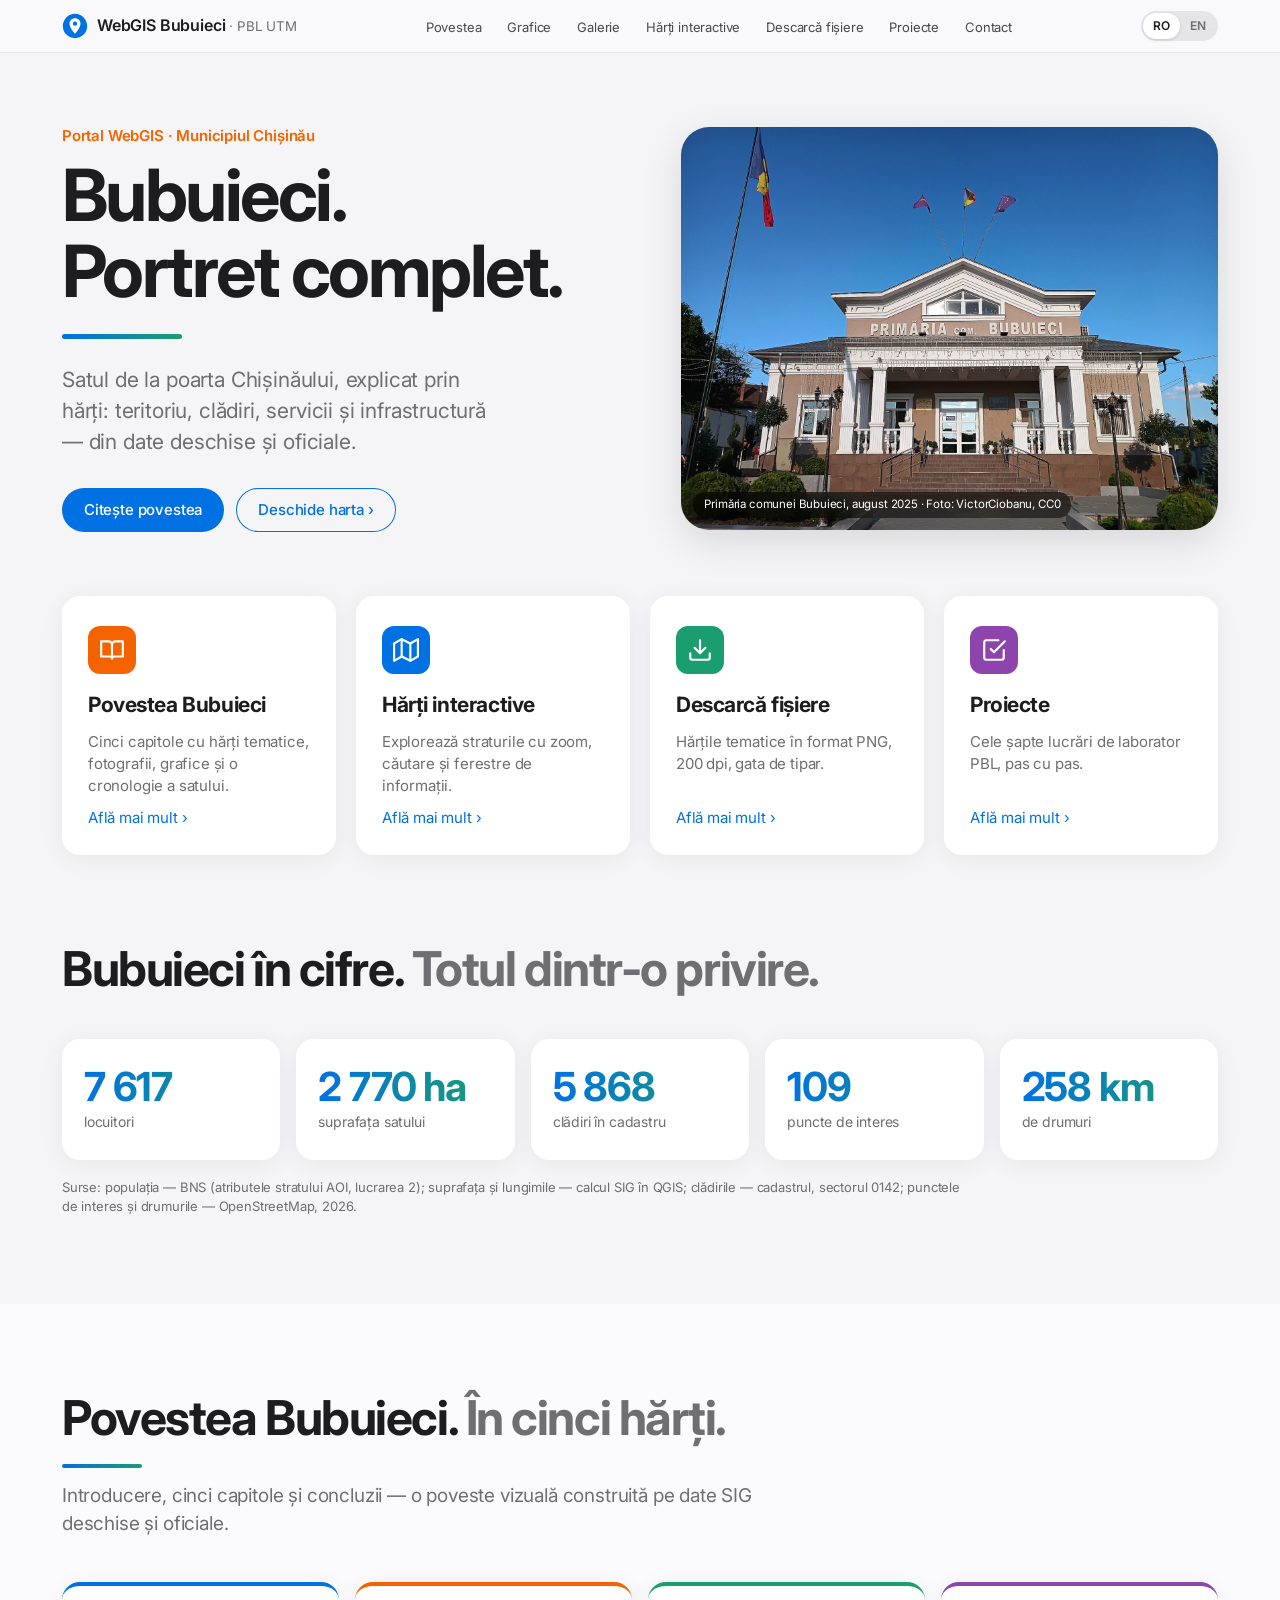
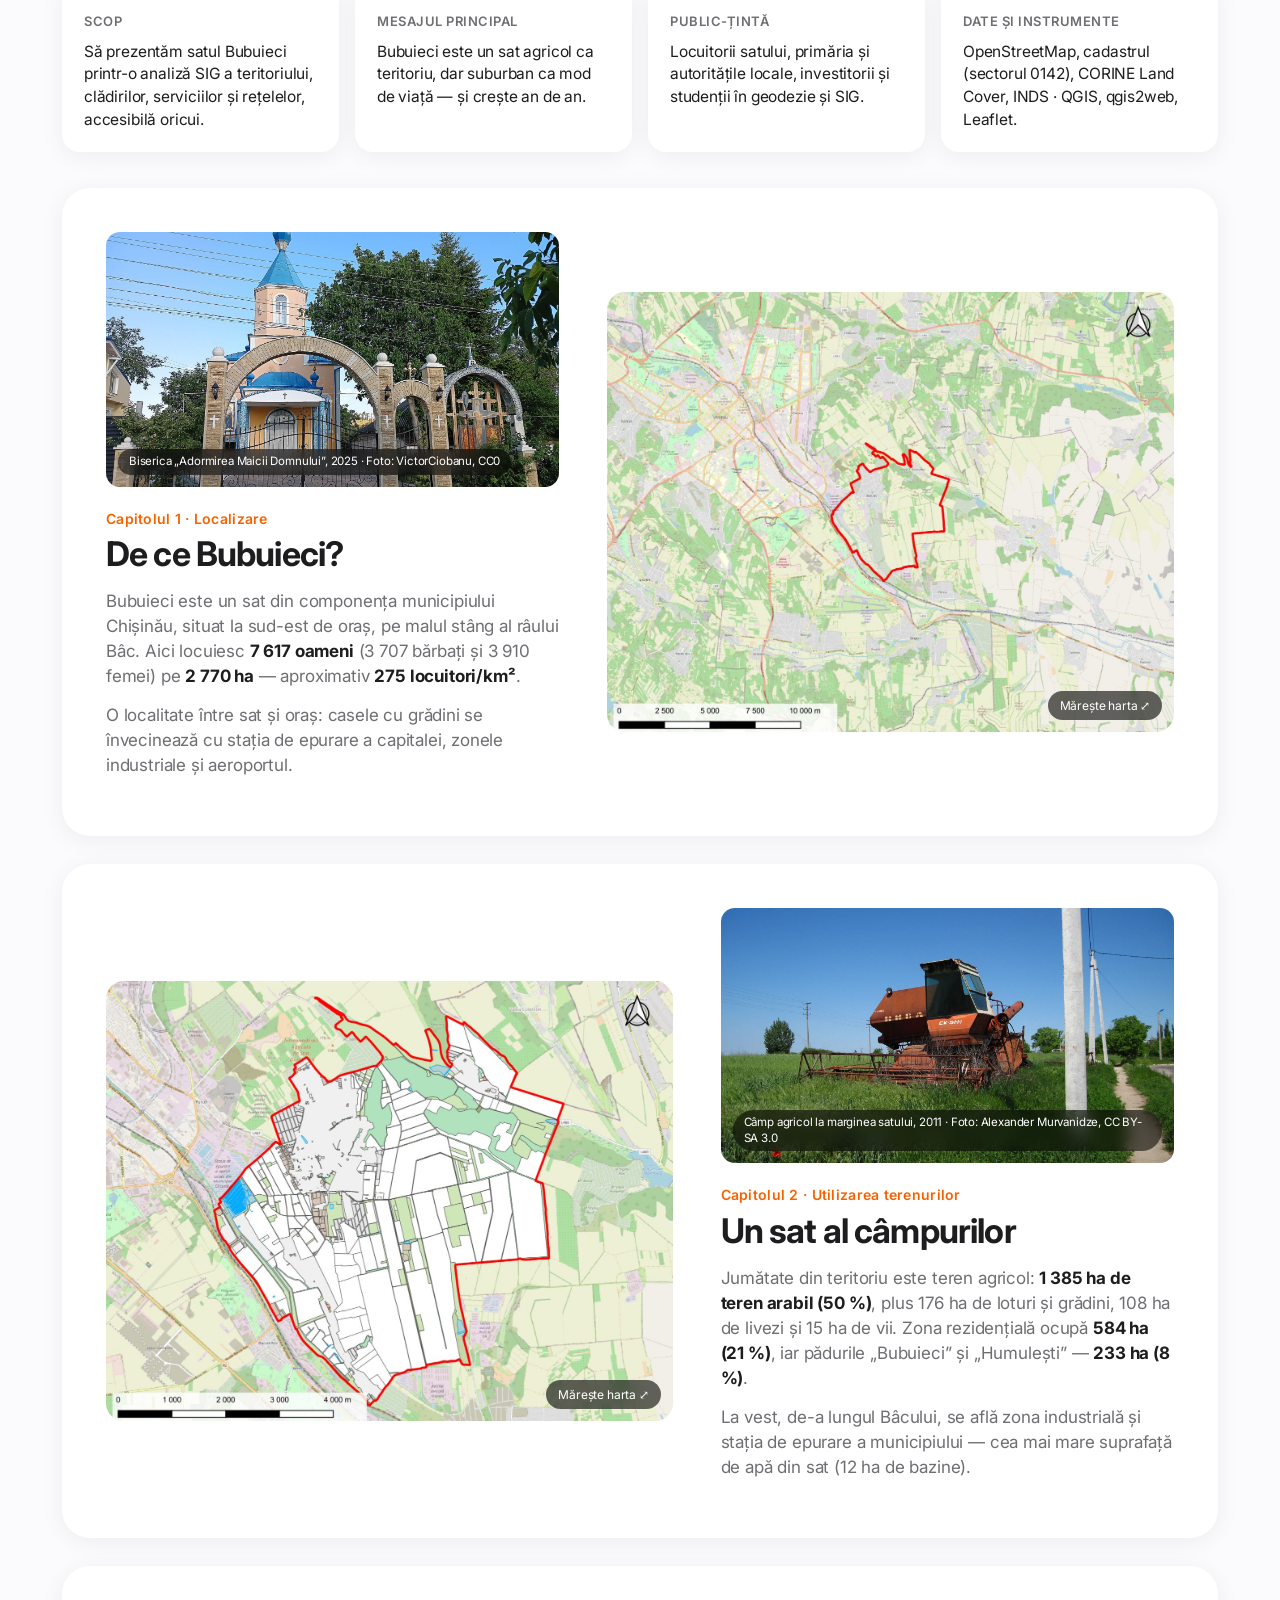
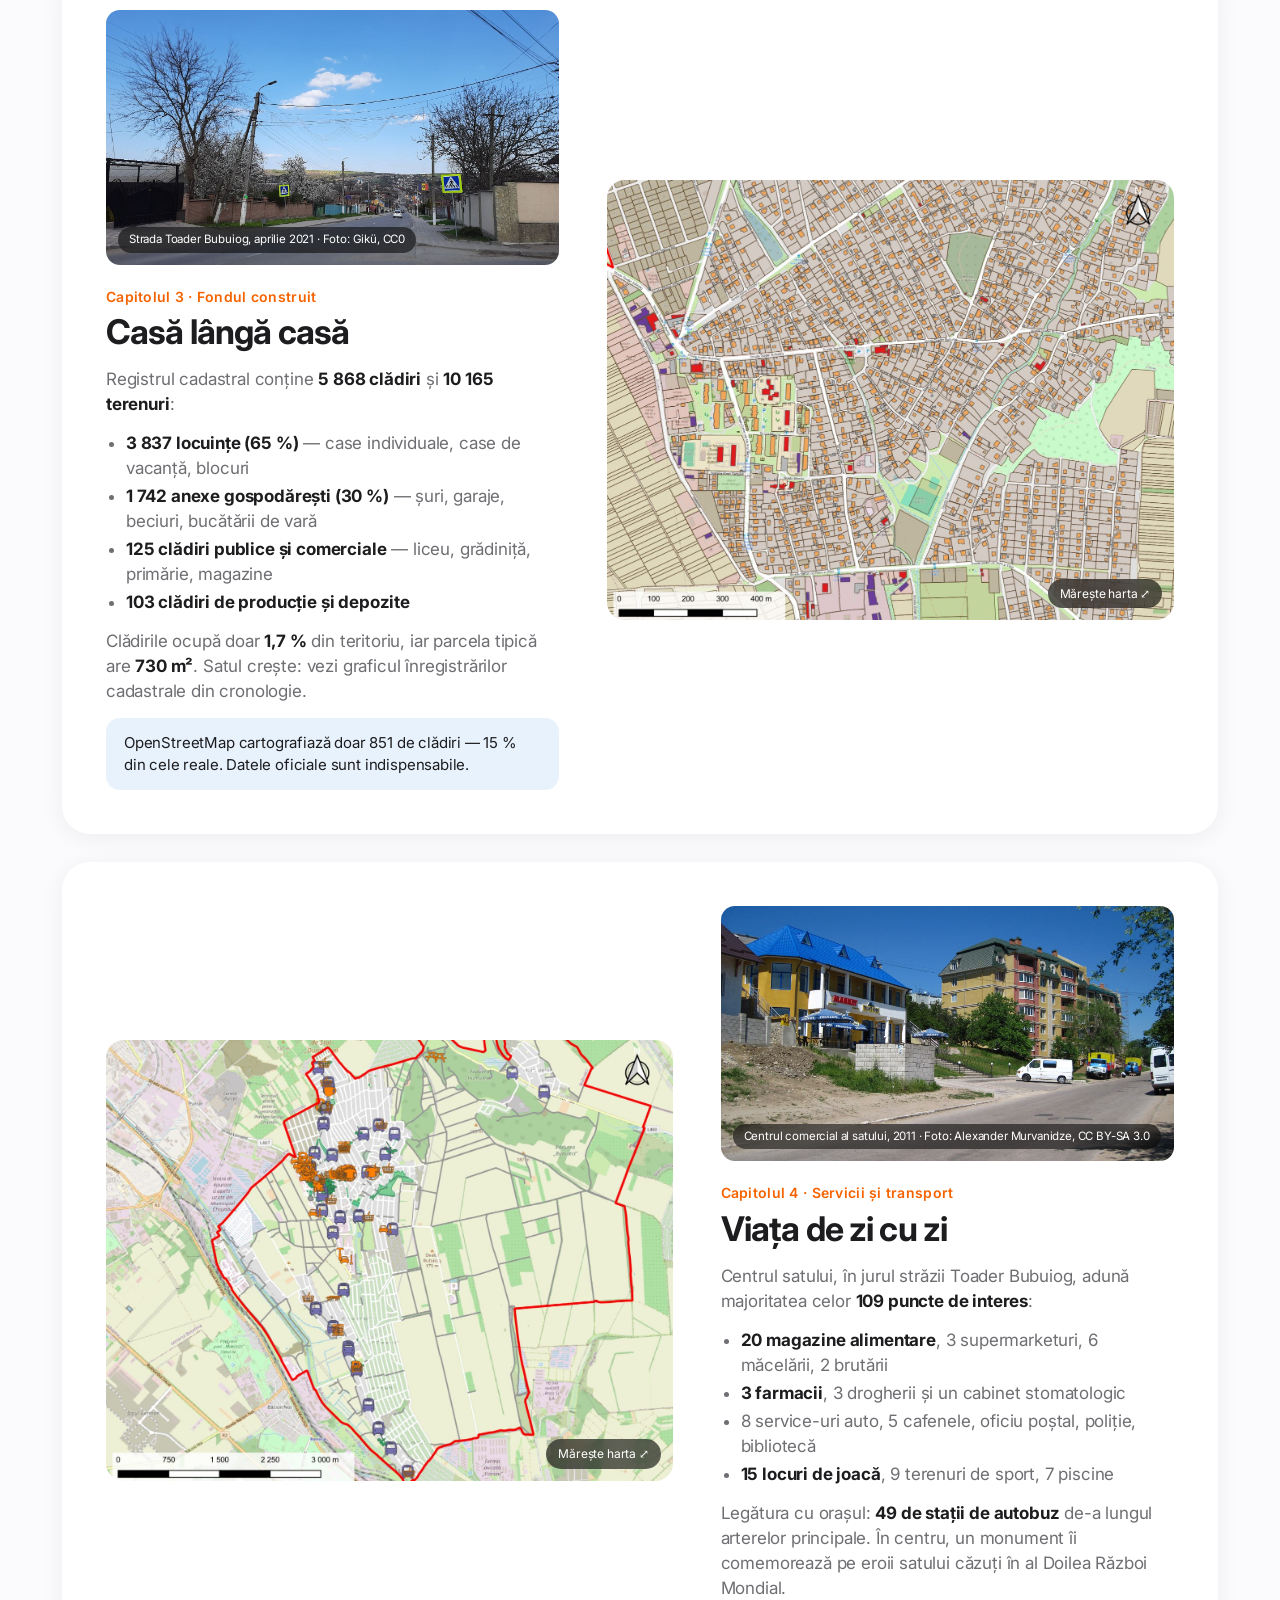
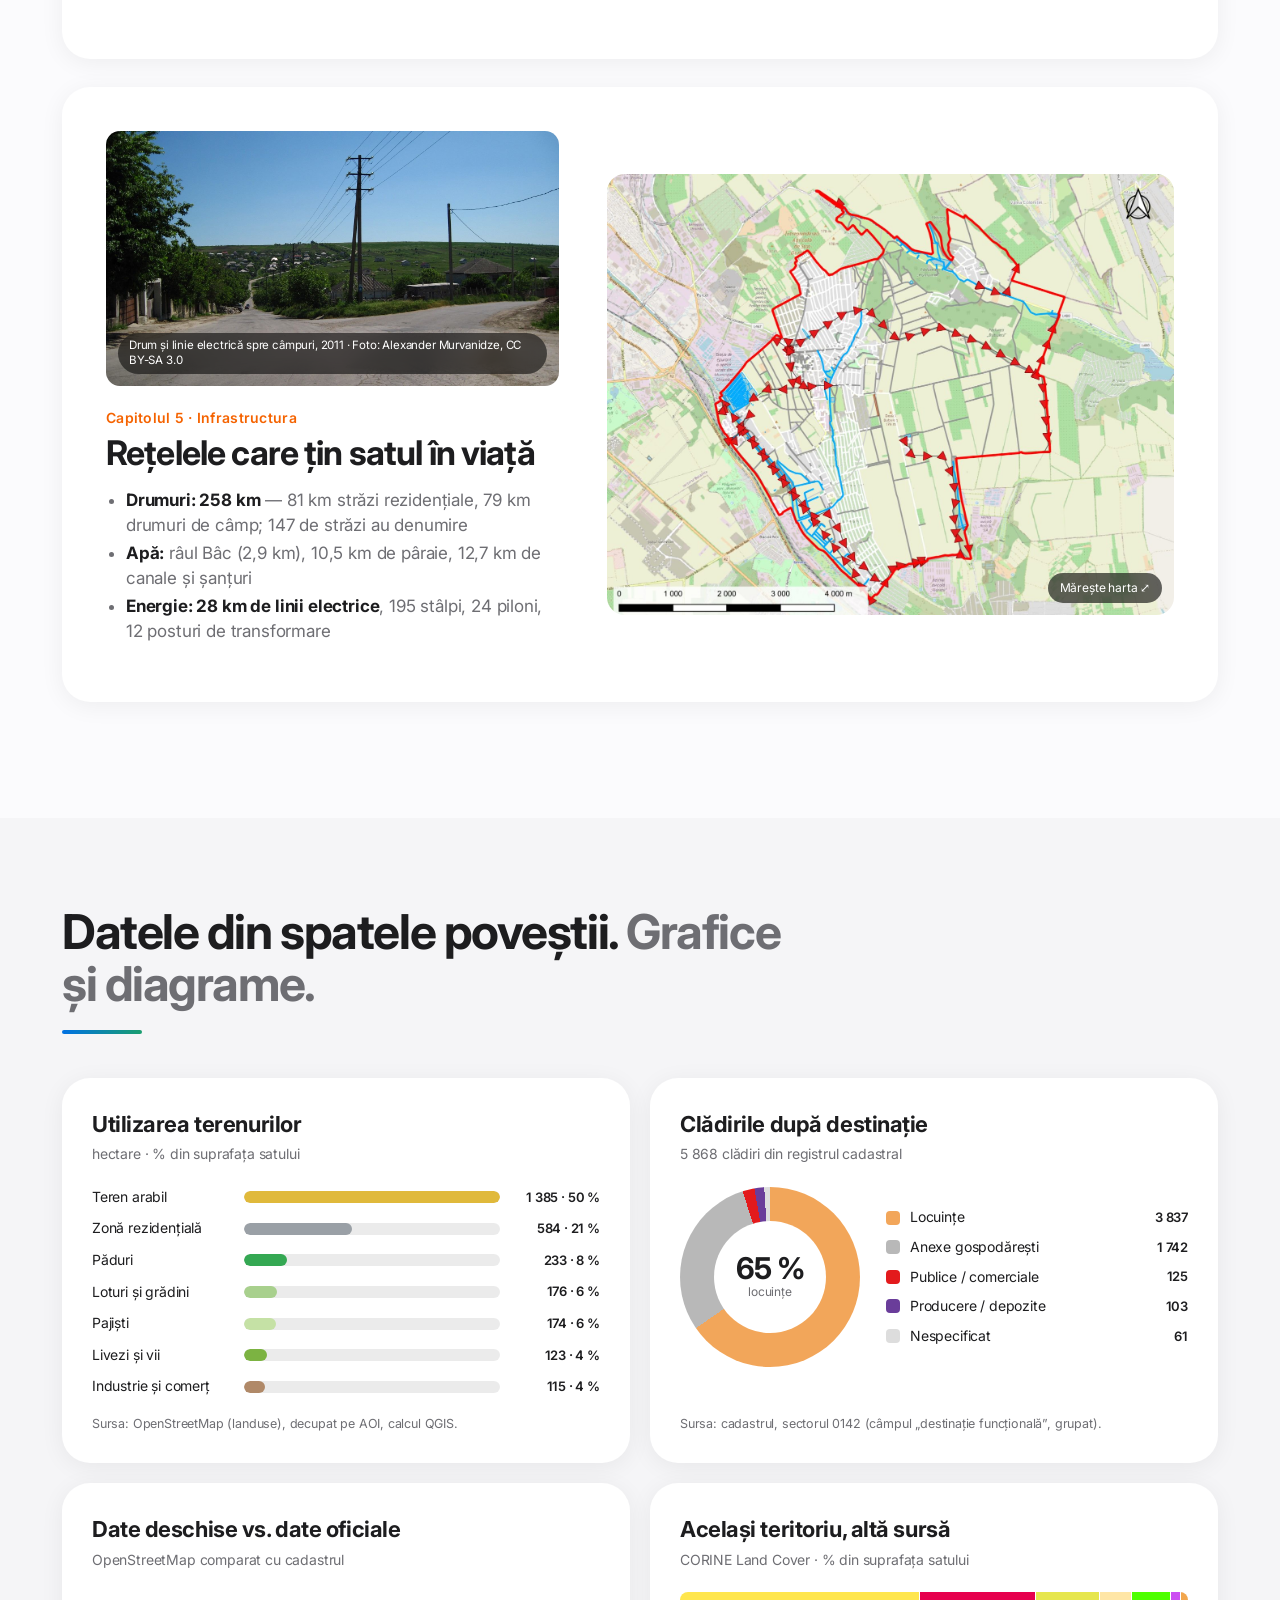
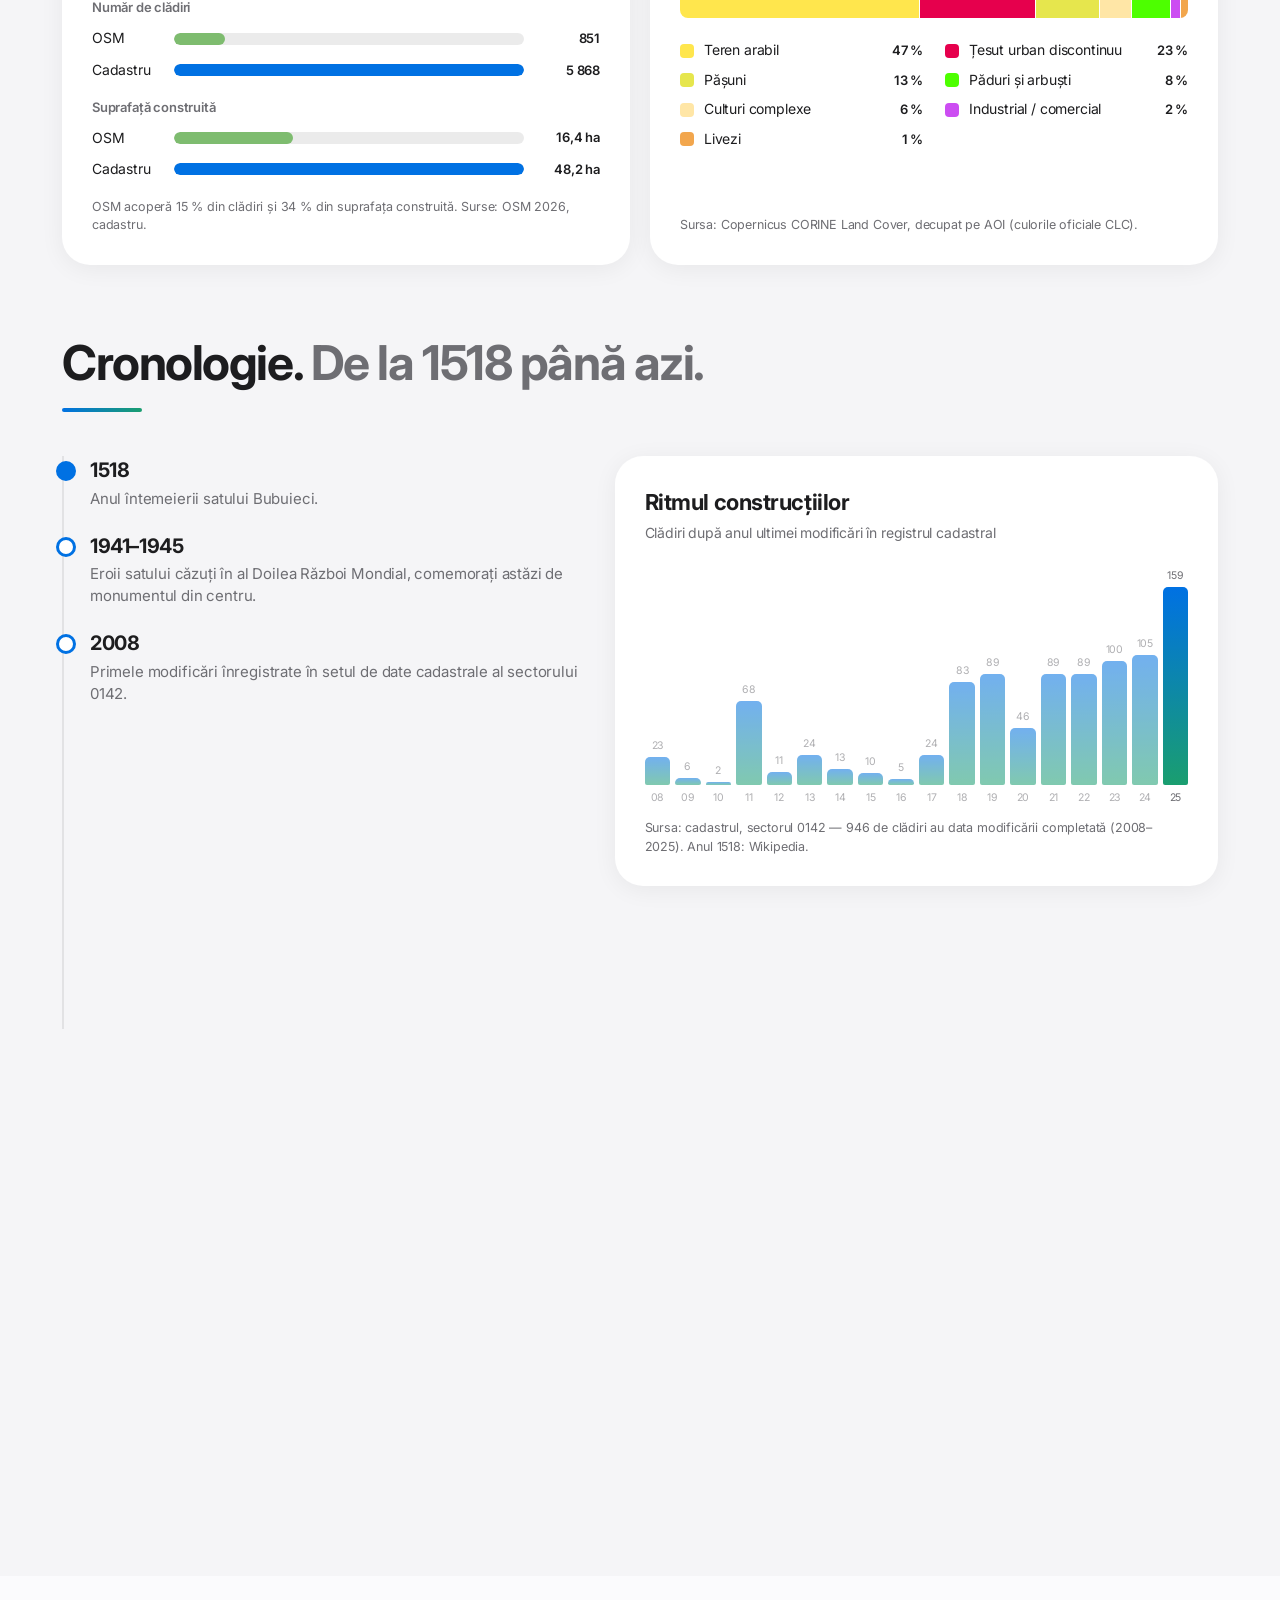
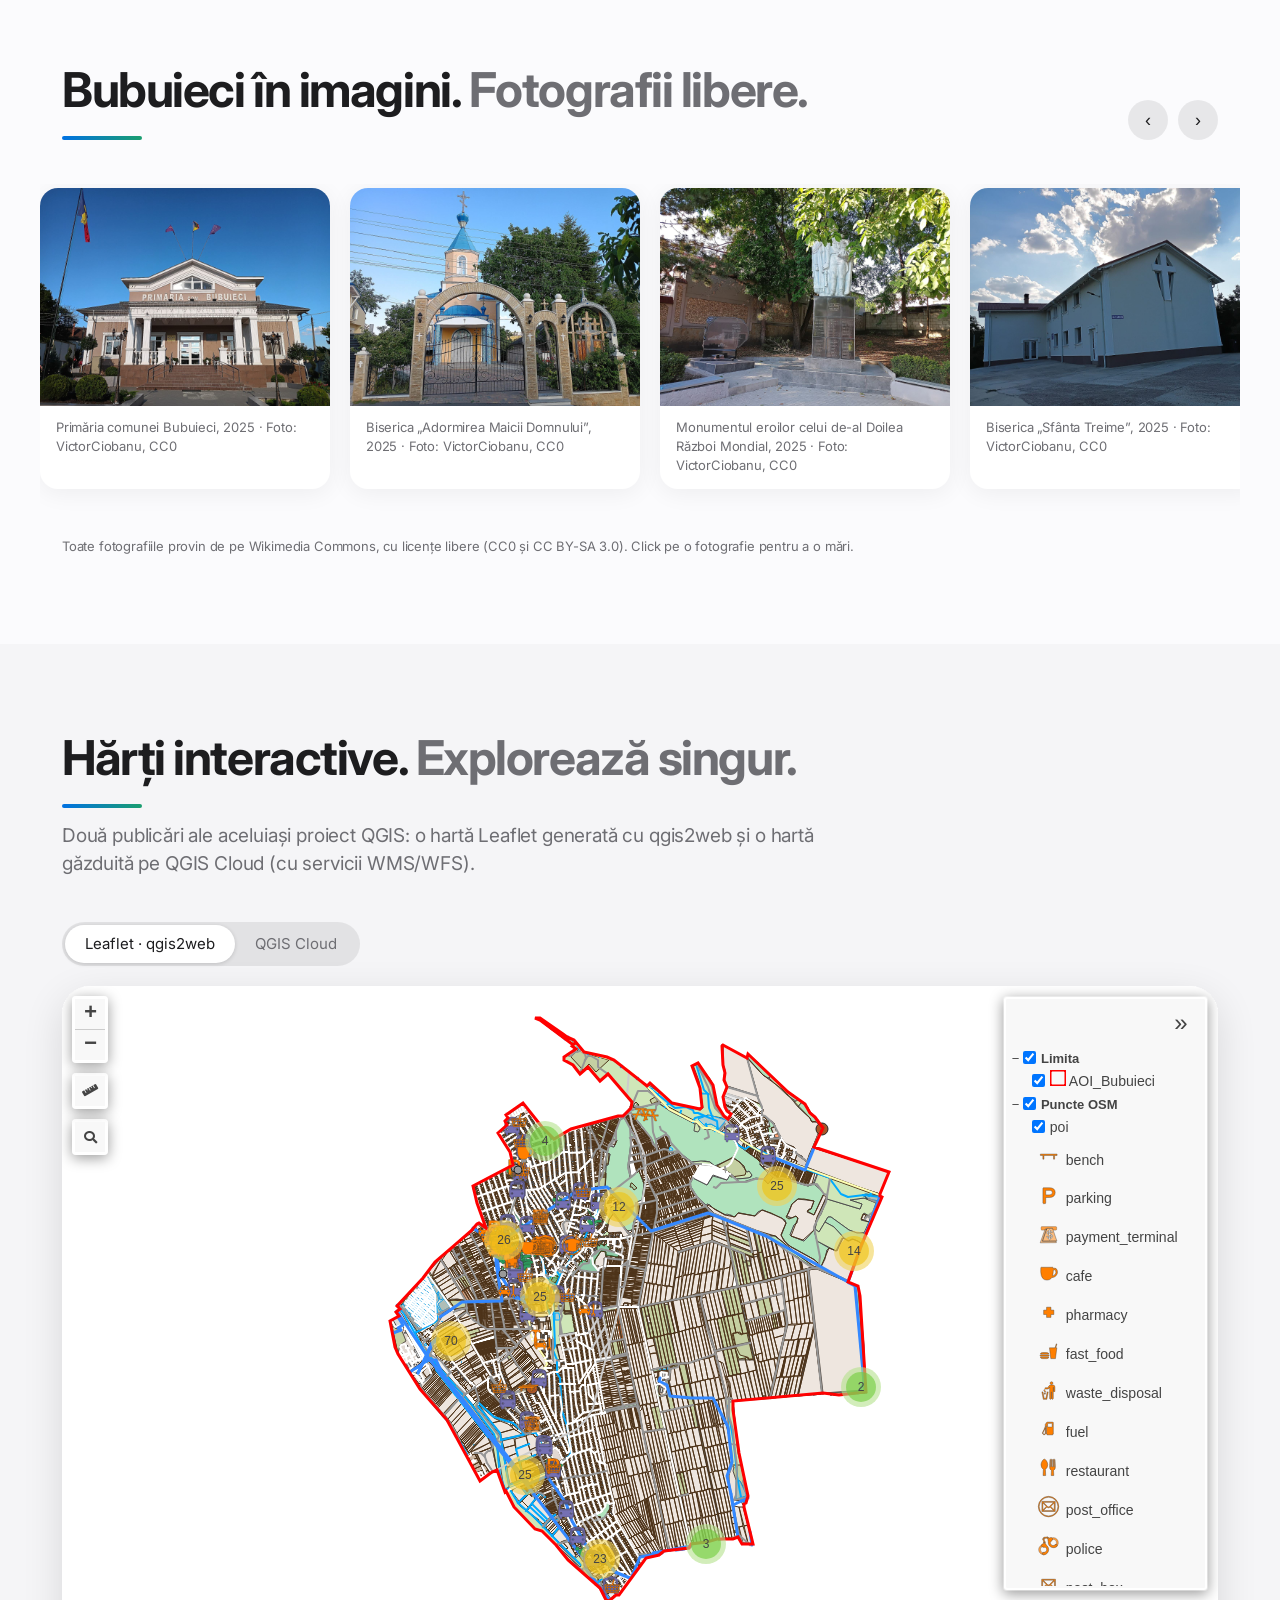
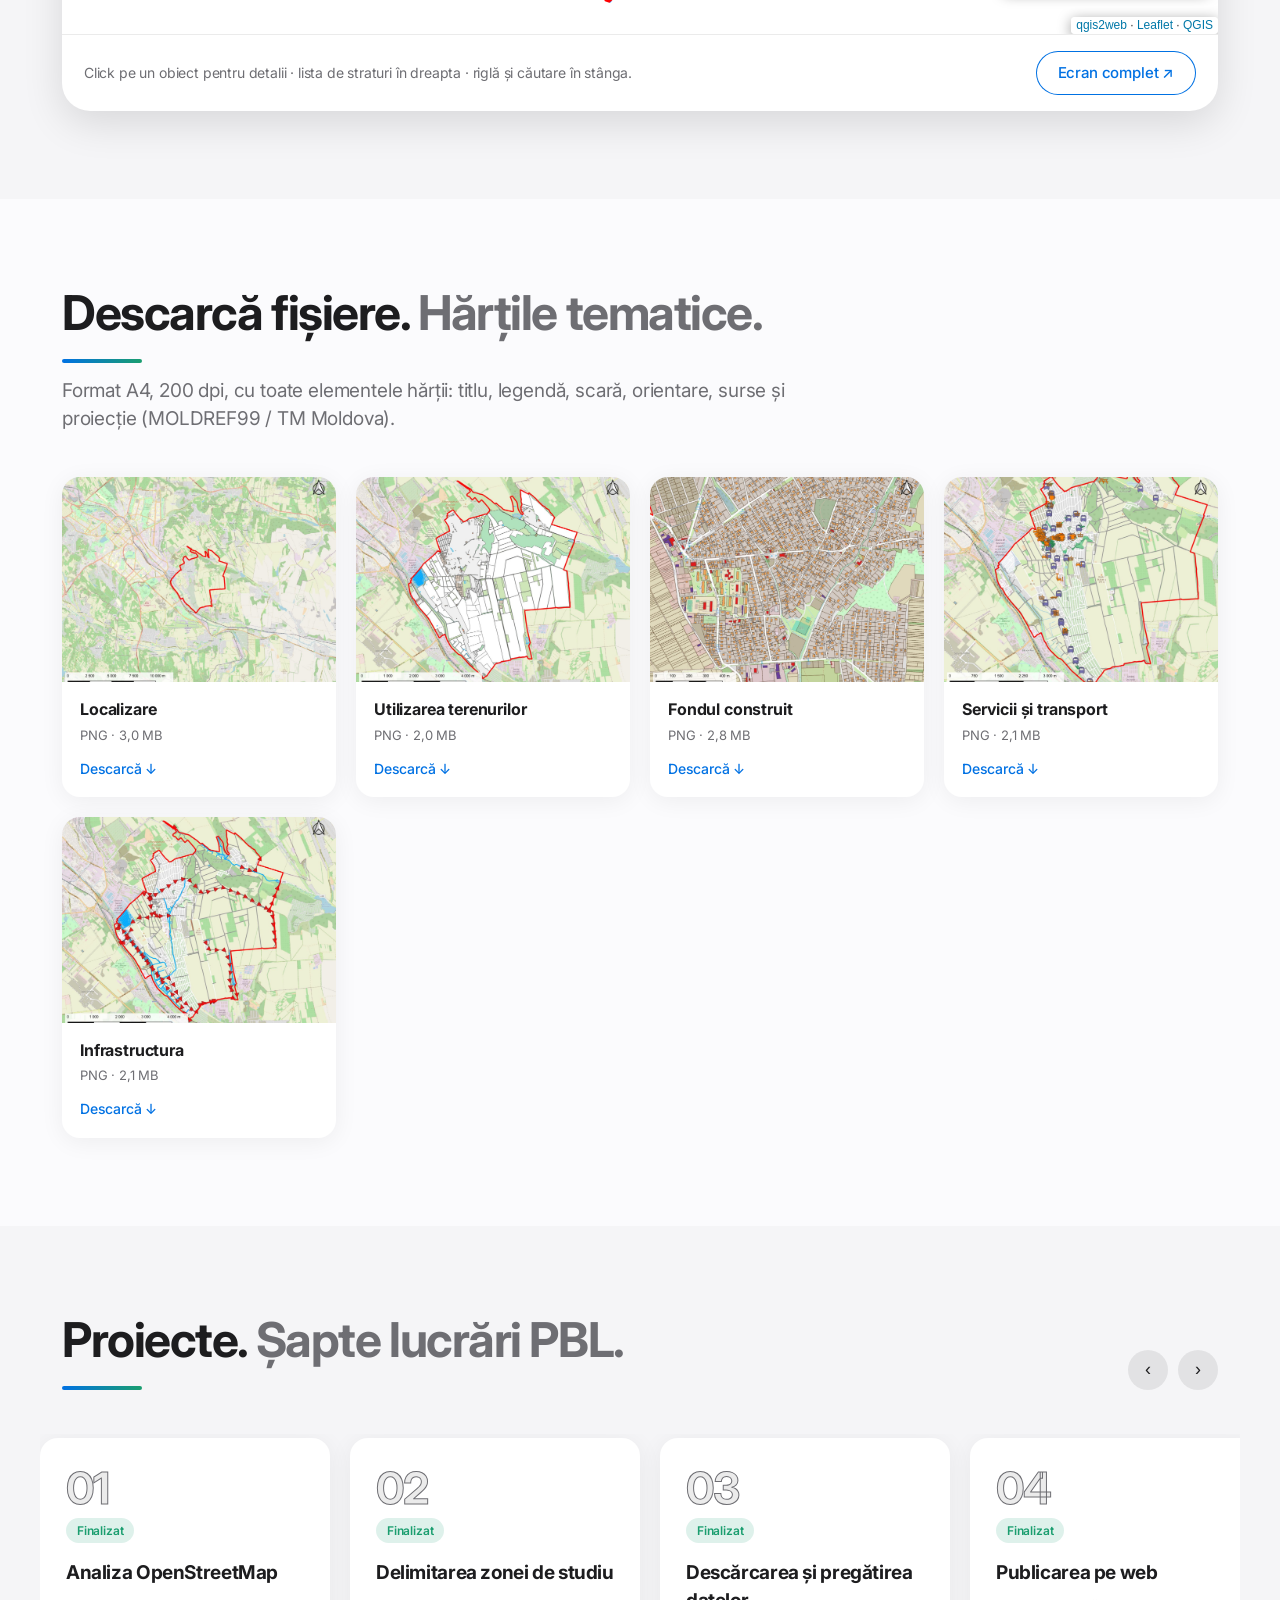
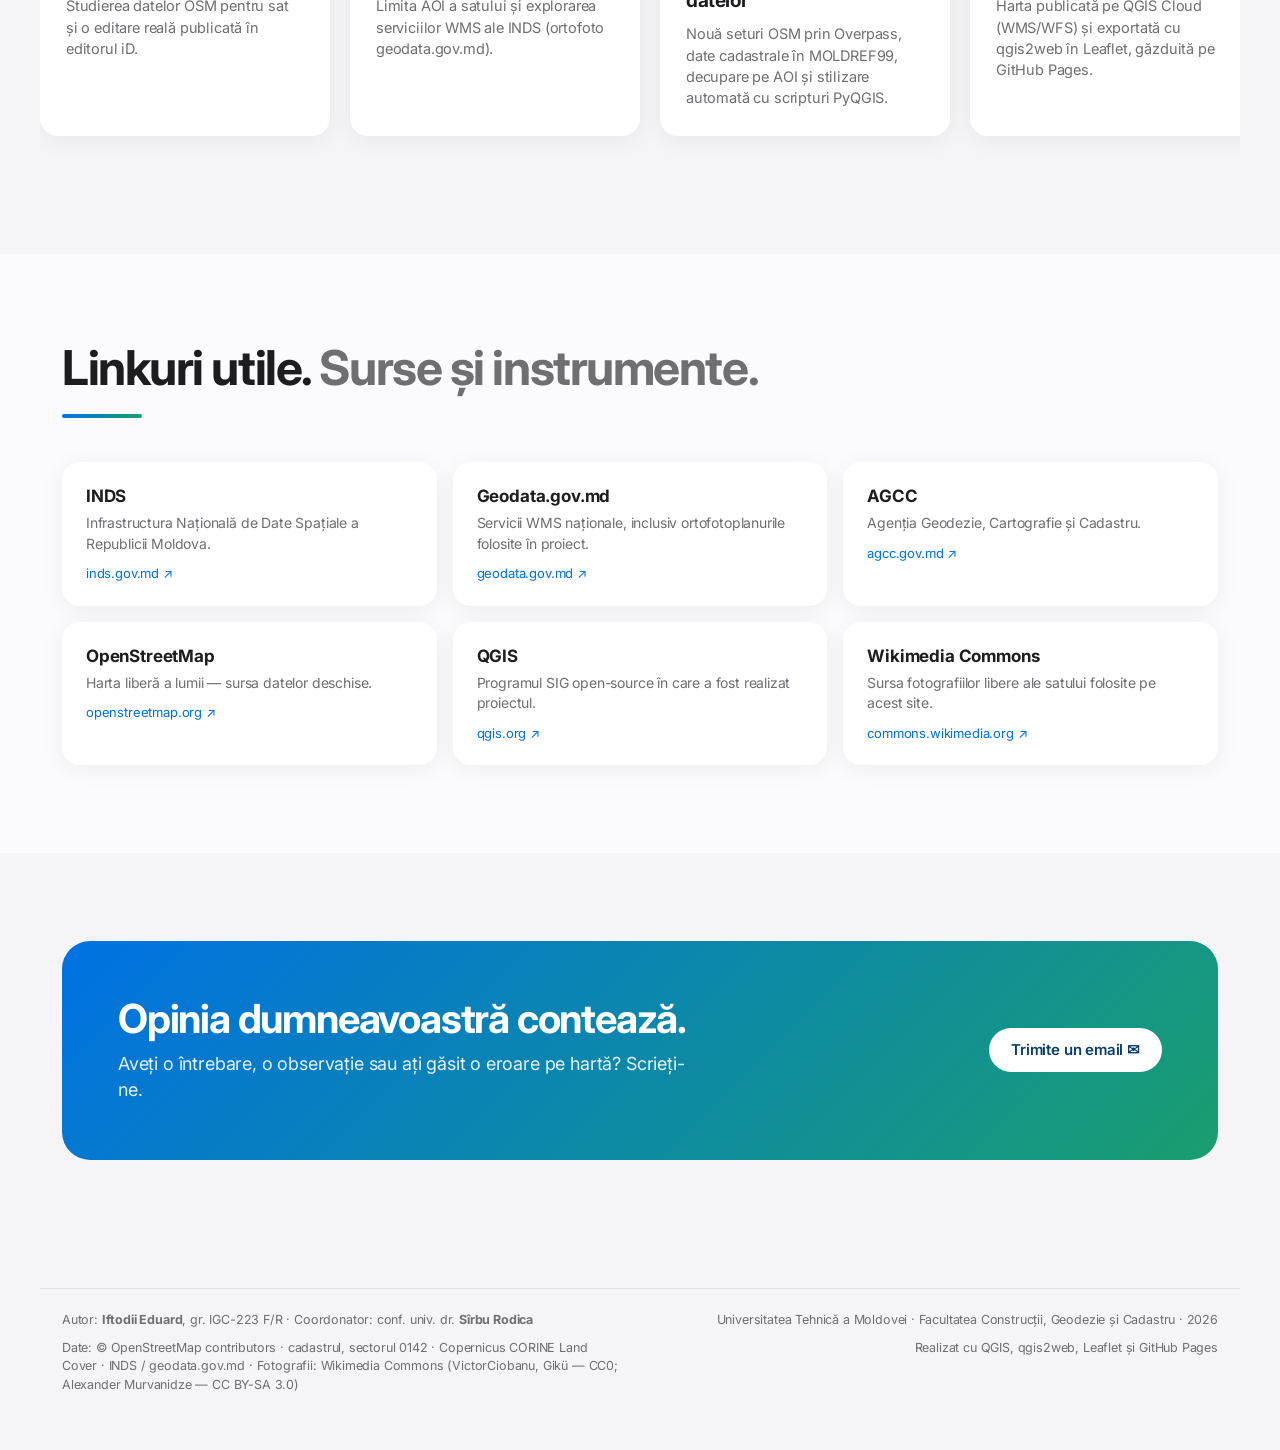
==== commit 33ddfa57: "Fotografii reale (Wikimedia Commons), scop/mesaj/public, grafice, cronologie, galerie; sectiuni rede" ====
--- a/index.html
+++ b/index.html
@@ -4,7 +4,7 @@
   <meta charset="utf-8">
   <meta name="viewport" content="width=device-width, initial-scale=1">
   <title>WebGIS Bubuieci — portret complet al satului</title>
-  <meta name="description" content="Portal WebGIS al satului Bubuieci (mun. Chișinău): poveste vizuală, hărți interactive și hărți tematice realizate cu QGIS, OpenStreetMap și date cadastrale.">
+  <meta name="description" content="Portal WebGIS al satului Bubuieci (mun. Chișinău): poveste vizuală, hărți interactive, grafice și hărți tematice realizate cu QGIS, OpenStreetMap și date cadastrale.">
   <meta name="theme-color" content="#f5f5f7" media="(prefers-color-scheme: light)">
   <meta name="theme-color" content="#000000" media="(prefers-color-scheme: dark)">
   <link rel="icon" href="data:image/svg+xml,%3Csvg xmlns='http://www.w3.org/2000/svg' viewBox='0 0 32 32'%3E%3Ccircle cx='16' cy='16' r='14' fill='%230071e3'/%3E%3Cpath d='M16 7c-3.6 0-6.5 2.8-6.5 6.3 0 4.7 6.5 11.7 6.5 11.7s6.5-7 6.5-11.7C22.5 9.8 19.6 7 16 7zm0 8.8a2.5 2.5 0 1 1 0-5 2.5 2.5 0 0 1 0 5z' fill='%23fff'/%3E%3C/svg%3E">
@@ -24,10 +24,11 @@
     </a>
     <ul class="menu" id="menu">
       <li><a href="#povestea" data-i18n="nav.story">Povestea</a></li>
+      <li><a href="#grafice" data-i18n="nav.charts">Grafice</a></li>
+      <li><a href="#galerie" data-i18n="nav.gallery">Galerie</a></li>
       <li><a href="#harti" data-i18n="nav.maps">Hărți interactive</a></li>
-      <li><a href="#date" data-i18n="nav.data">Date</a></li>
-      <li><a href="#lucrari" data-i18n="nav.labs">Lucrări</a></li>
-      <li><a href="#linkuri" data-i18n="nav.links">Linkuri utile</a></li>
+      <li><a href="#descarca" data-i18n="nav.data">Descarcă fișiere</a></li>
+      <li><a href="#proiecte" data-i18n="nav.labs">Proiecte</a></li>
       <li><a href="#contact" data-i18n="nav.contact">Contact</a></li>
     </ul>
     <div class="lang" role="group" aria-label="Limba / Language">
@@ -54,9 +55,10 @@
         <a class="btn ghost" href="#harti" data-i18n="hero.cta2">Deschide harta ›</a>
       </div>
     </div>
-    <div class="hero-img reveal">
-      <img src="assets/img/03_fondul_construit_harta.jpg" alt="Harta fondului construit din centrul satului Bubuieci" data-i18n-alt="hero.alt" fetchpriority="high">
-    </div>
+    <figure class="hero-img reveal">
+      <img src="assets/foto/primaria.jpg" alt="Primăria comunei Bubuieci, august 2025" data-i18n-alt="hero.alt" fetchpriority="high">
+      <figcaption data-i18n="hero.cap">Primăria comunei Bubuieci, august 2025 · Foto: VictorCiobanu, CC0</figcaption>
+    </figure>
   </div>
 </header>
 
@@ -66,24 +68,24 @@
     <a class="card reveal" href="#povestea">
       <div class="ico" style="background:#f56300"><svg viewBox="0 0 24 24" fill="none" stroke="currentColor" stroke-width="2" stroke-linecap="round" stroke-linejoin="round"><path d="M2 4h7a3 3 0 0 1 3 3v13a2 2 0 0 0-2-2H2zM22 4h-7a3 3 0 0 0-3 3v13a2 2 0 0 1 2-2h8z"/></svg></div>
       <h3 data-i18n="card1.t">Povestea Bubuieci</h3>
-      <p data-i18n="card1.d">Cinci capitole, cinci hărți tematice și cifrele care descriu satul.</p>
+      <p data-i18n="card1.d">Cinci capitole cu hărți tematice, fotografii, grafice și o cronologie a satului.</p>
       <span class="more" data-i18n="more">Află mai mult ›</span>
     </a>
     <a class="card reveal" href="#harti">
       <div class="ico" style="background:#0071e3"><svg viewBox="0 0 24 24" fill="none" stroke="currentColor" stroke-width="2" stroke-linecap="round" stroke-linejoin="round"><path d="M1 6v16l7-4 8 4 7-4V2l-7 4-8-4z"/><path d="M8 2v16M16 6v16"/></svg></div>
       <h3 data-i18n="card2.t">Hărți interactive</h3>
-      <p data-i18n="card2.d">Explorează stratele cu zoom, căutare și ferestre de informații.</p>
+      <p data-i18n="card2.d">Explorează straturile cu zoom, căutare și ferestre de informații.</p>
       <span class="more" data-i18n="more">Află mai mult ›</span>
     </a>
-    <a class="card reveal" href="#date">
+    <a class="card reveal" href="#descarca">
       <div class="ico" style="background:#1a9e6f"><svg viewBox="0 0 24 24" fill="none" stroke="currentColor" stroke-width="2" stroke-linecap="round" stroke-linejoin="round"><path d="M21 15v4a2 2 0 0 1-2 2H5a2 2 0 0 1-2-2v-4M7 10l5 5 5-5M12 15V3"/></svg></div>
-      <h3 data-i18n="card3.t">Hărți de descărcat</h3>
+      <h3 data-i18n="card3.t">Descarcă fișiere</h3>
       <p data-i18n="card3.d">Hărțile tematice în format PNG, 200 dpi, gata de tipar.</p>
       <span class="more" data-i18n="more">Află mai mult ›</span>
     </a>
-    <a class="card reveal" href="#lucrari">
+    <a class="card reveal" href="#proiecte">
       <div class="ico" style="background:#8e44ad"><svg viewBox="0 0 24 24" fill="none" stroke="currentColor" stroke-width="2" stroke-linecap="round" stroke-linejoin="round"><path d="M9 11l3 3L22 4"/><path d="M21 12v7a2 2 0 0 1-2 2H5a2 2 0 0 1-2-2V5a2 2 0 0 1 2-2h11"/></svg></div>
-      <h3 data-i18n="card4.t">Jurnalul proiectului</h3>
+      <h3 data-i18n="card4.t">Proiecte</h3>
       <p data-i18n="card4.d">Cele șapte lucrări de laborator PBL, pas cu pas.</p>
       <span class="more" data-i18n="more">Află mai mult ›</span>
     </a>
@@ -103,6 +105,7 @@
       <div class="stat reveal"><b>109</b><span data-i18n="stats.4">puncte de interes</span></div>
       <div class="stat reveal"><b>258 km</b><span data-i18n="stats.5">de drumuri</span></div>
     </div>
+    <p class="source" data-i18n="stats.src">Surse: populația — BNS (atributele stratului AOI, lucrarea 2); suprafața și lungimile — calcul SIG în QGIS; clădirile — cadastrul, sectorul 0142; punctele de interes și drumurile — OpenStreetMap, 2026.</p>
   </div>
 </section>
 
@@ -112,11 +115,23 @@
     <div class="head reveal">
       <h2 data-i18n="story.h">Povestea Bubuieci. <span>În cinci hărți.</span></h2>
       <div class="accent-line"></div>
-      <p data-i18n="story.p">O analiză SIG bazată pe date deschise (OpenStreetMap) și oficiale (cadastru), accesibilă oricui — pentru locuitori, autorități locale, investitori și studenți.</p>
+      <p data-i18n="story.p">Introducere, cinci capitole și concluzii — o poveste vizuală construită pe date SIG deschise și oficiale.</p>
+    </div>
+
+    <!-- 5.1: scop, mesaj, public-tinta -->
+    <div class="purpose">
+      <div class="reveal"><span class="k" data-i18n="p.goal.k">Scop</span><p data-i18n="p.goal">Să prezentăm satul Bubuieci printr-o analiză SIG a teritoriului, clădirilor, serviciilor și rețelelor, accesibilă oricui.</p></div>
+      <div class="reveal"><span class="k" data-i18n="p.msg.k">Mesajul principal</span><p data-i18n="p.msg">Bubuieci este un sat agricol ca teritoriu, dar suburban ca mod de viață — și crește an de an.</p></div>
+      <div class="reveal"><span class="k" data-i18n="p.aud.k">Public-țintă</span><p data-i18n="p.aud">Locuitorii satului, primăria și autoritățile locale, investitorii și studenții în geodezie și SIG.</p></div>
+      <div class="reveal"><span class="k" data-i18n="p.data.k">Date și instrumente</span><p data-i18n="p.data">OpenStreetMap, cadastrul (sectorul 0142), CORINE Land Cover, INDS · QGIS, qgis2web, Leaflet.</p></div>
     </div>
 
     <article class="chapter reveal">
       <div class="ch-text">
+        <figure class="ch-photo" data-full="assets/foto/biserica_adormirea.jpg" data-cap="ph.adormirea">
+          <img src="assets/foto/biserica_adormirea.jpg" alt="Biserica Adormirea Maicii Domnului din Bubuieci" loading="lazy">
+          <figcaption data-i18n="ph.adormirea">Biserica „Adormirea Maicii Domnului”, 2025 · Foto: VictorCiobanu, CC0</figcaption>
+        </figure>
         <div class="ch-num" data-i18n="c1.n">Capitolul 1 · Localizare</div>
         <h3 data-i18n="c1.t">De ce Bubuieci?</h3>
         <p data-i18n="c1.p1">Bubuieci este un sat din componența municipiului Chișinău, situat la sud-est de oraș, pe malul stâng al râului Bâc. Aici locuiesc <strong>7 617 oameni</strong> (3 707 bărbați și 3 910 femei) pe <strong>2 770 ha</strong> — aproximativ <strong>275 locuitori/km²</strong>.</p>
@@ -124,26 +139,33 @@
       </div>
       <div class="ch-img" data-full="assets/img/01_localizare.jpg" data-png="assets/harti/01_localizare.png" data-cap="c1.t">
         <img src="assets/img/01_localizare_harta.jpg" alt="Harta de localizare a satului Bubuieci" loading="lazy">
-        <span class="zoom" data-i18n="zoom">Mărește ⤢</span>
+        <span class="zoom" data-i18n="zoom">Mărește harta ⤢</span>
       </div>
     </article>
 
     <article class="chapter rev reveal">
       <div class="ch-text">
+        <figure class="ch-photo" data-full="assets/foto/camp_combina.jpg" data-cap="ph.camp">
+          <img src="assets/foto/camp_combina.jpg" alt="Combină agricolă pe un câmp din Bubuieci" loading="lazy">
+          <figcaption data-i18n="ph.camp">Câmp agricol la marginea satului, 2011 · Foto: Alexander Murvanidze, CC BY-SA 3.0</figcaption>
+        </figure>
         <div class="ch-num" data-i18n="c2.n">Capitolul 2 · Utilizarea terenurilor</div>
         <h3 data-i18n="c2.t">Un sat al câmpurilor</h3>
         <p data-i18n="c2.p1">Jumătate din teritoriu este teren agricol: <strong>1 385 ha de teren arabil (50 %)</strong>, plus 176 ha de loturi și grădini, 108 ha de livezi și 15 ha de vii. Zona rezidențială ocupă <strong>584 ha (21 %)</strong>, iar pădurile „Bubuieci” și „Humulești” — <strong>233 ha (8 %)</strong>.</p>
         <p data-i18n="c2.p2">La vest, de-a lungul Bâcului, se află zona industrială și stația de epurare a municipiului — cea mai mare suprafață de apă din sat (12 ha de bazine).</p>
-        <div class="callout" data-i18n="c2.call">CORINE Land Cover confirmă: teren arabil 47 %, țesut urban discontinuu 23 %, pășuni 13 %, păduri 8 %.</div>
       </div>
       <div class="ch-img" data-full="assets/img/02_utilizarea_terenurilor.jpg" data-png="assets/harti/02_utilizarea_terenurilor.png" data-cap="c2.t">
         <img src="assets/img/02_utilizarea_terenurilor_harta.jpg" alt="Harta utilizării terenurilor" loading="lazy">
-        <span class="zoom" data-i18n="zoom">Mărește ⤢</span>
+        <span class="zoom" data-i18n="zoom">Mărește harta ⤢</span>
       </div>
     </article>
 
     <article class="chapter reveal">
       <div class="ch-text">
+        <figure class="ch-photo" data-full="assets/foto/strada_bubuiog.jpg" data-cap="ph.strada">
+          <img src="assets/foto/strada_bubuiog.jpg" alt="Strada Toader Bubuiog, aprilie 2021" loading="lazy">
+          <figcaption data-i18n="ph.strada">Strada Toader Bubuiog, aprilie 2021 · Foto: Gikü, CC0</figcaption>
+        </figure>
         <div class="ch-num" data-i18n="c3.n">Capitolul 3 · Fondul construit</div>
         <h3 data-i18n="c3.t">Casă lângă casă</h3>
         <p data-i18n="c3.p1">Registrul cadastral conține <strong>5 868 clădiri</strong> și <strong>10 165 terenuri</strong>:</p>
@@ -153,17 +175,21 @@
           <li><strong>125 clădiri publice și comerciale</strong> — liceu, grădiniță, primărie, magazine</li>
           <li><strong>103 clădiri de producție și depozite</strong></li>
         </ul>
-        <p data-i18n="c3.p2">Clădirile ocupă doar <strong>1,7 %</strong> din teritoriu, iar parcela tipică are <strong>730 m²</strong>. Satul crește: modificările cadastrale au urcat de la 24 în 2017 la <strong>159 în 2025</strong>.</p>
+        <p data-i18n="c3.p2">Clădirile ocupă doar <strong>1,7 %</strong> din teritoriu, iar parcela tipică are <strong>730 m²</strong>. Satul crește: vezi graficul înregistrărilor cadastrale din cronologie.</p>
         <div class="callout" data-i18n="c3.call">OpenStreetMap cartografiază doar 851 de clădiri — 15 % din cele reale. Datele oficiale sunt indispensabile.</div>
       </div>
       <div class="ch-img" data-full="assets/img/03_fondul_construit.jpg" data-png="assets/harti/03_fondul_construit.png" data-cap="c3.t">
         <img src="assets/img/03_fondul_construit_harta.jpg" alt="Harta fondului construit după cadastru" loading="lazy">
-        <span class="zoom" data-i18n="zoom">Mărește ⤢</span>
+        <span class="zoom" data-i18n="zoom">Mărește harta ⤢</span>
       </div>
     </article>
 
     <article class="chapter rev reveal">
       <div class="ch-text">
+        <figure class="ch-photo" data-full="assets/foto/centru.jpg" data-cap="ph.centru">
+          <img src="assets/foto/centru.jpg" alt="Centrul satului Bubuieci cu magazine" loading="lazy">
+          <figcaption data-i18n="ph.centru">Centrul comercial al satului, 2011 · Foto: Alexander Murvanidze, CC BY-SA 3.0</figcaption>
+        </figure>
         <div class="ch-num" data-i18n="c4.n">Capitolul 4 · Servicii și transport</div>
         <h3 data-i18n="c4.t">Viața de zi cu zi</h3>
         <p data-i18n="c4.p1">Centrul satului, în jurul străzii Toader Bubuiog, adună majoritatea celor <strong>109 puncte de interes</strong>:</p>
@@ -173,16 +199,20 @@
           <li>8 service-uri auto, 5 cafenele, oficiu poștal, poliție, bibliotecă</li>
           <li><strong>15 locuri de joacă</strong>, 9 terenuri de sport, 7 piscine</li>
         </ul>
-        <p data-i18n="c4.p2">Legătura cu orașul: <strong>49 de stații de autobuz</strong> de-a lungul arterelor principale.</p>
+        <p data-i18n="c4.p2">Legătura cu orașul: <strong>49 de stații de autobuz</strong> de-a lungul arterelor principale. În centru, un monument îi comemorează pe eroii satului căzuți în al Doilea Război Mondial.</p>
       </div>
       <div class="ch-img" data-full="assets/img/04_servicii_transport.jpg" data-png="assets/harti/04_servicii_transport.png" data-cap="c4.t">
         <img src="assets/img/04_servicii_transport_harta.jpg" alt="Harta serviciilor și transportului public" loading="lazy">
-        <span class="zoom" data-i18n="zoom">Mărește ⤢</span>
+        <span class="zoom" data-i18n="zoom">Mărește harta ⤢</span>
       </div>
     </article>
 
     <article class="chapter reveal">
       <div class="ch-text">
+        <figure class="ch-photo" data-full="assets/foto/drum_linie_electrica.jpg" data-cap="ph.drum">
+          <img src="assets/foto/drum_linie_electrica.jpg" alt="Drum cu linie electrică la marginea satului" loading="lazy">
+          <figcaption data-i18n="ph.drum">Drum și linie electrică spre câmpuri, 2011 · Foto: Alexander Murvanidze, CC BY-SA 3.0</figcaption>
+        </figure>
         <div class="ch-num" data-i18n="c5.n">Capitolul 5 · Infrastructura</div>
         <h3 data-i18n="c5.t">Rețelele care țin satul în viață</h3>
         <ul data-i18n="c5.list">
@@ -193,11 +223,111 @@
       </div>
       <div class="ch-img" data-full="assets/img/05_infrastructura.jpg" data-png="assets/harti/05_infrastructura.png" data-cap="c5.t">
         <img src="assets/img/05_infrastructura_harta.jpg" alt="Harta infrastructurii tehnico-edilitare" loading="lazy">
-        <span class="zoom" data-i18n="zoom">Mărește ⤢</span>
+        <span class="zoom" data-i18n="zoom">Mărește harta ⤢</span>
       </div>
     </article>
-
-    <div class="head reveal" style="margin-top:64px">
+  </div>
+</section>
+
+<!-- ============ GRAFICE SI DIAGRAME ============ -->
+<section class="block" id="grafice">
+  <div class="wrap">
+    <div class="head reveal">
+      <h2 data-i18n="g.h">Datele din spatele poveștii. <span>Grafice și diagrame.</span></h2>
+      <div class="accent-line"></div>
+    </div>
+    <div class="charts">
+
+      <figure class="chart reveal">
+        <h3 data-i18n="g1.t">Utilizarea terenurilor</h3>
+        <p class="sub" data-i18n="g1.sub">hectare · % din suprafața satului</p>
+        <div class="hbars">
+          <div class="hb"><span data-i18n="g1.a">Teren arabil</span><div class="tr"><i style="width:100%;--c:#e0b93b"></i></div><b>1 385 · 50 %</b></div>
+          <div class="hb"><span data-i18n="g1.b">Zonă rezidențială</span><div class="tr"><i style="width:42.1%;--c:#9aa0a6"></i></div><b>584 · 21 %</b></div>
+          <div class="hb"><span data-i18n="g1.c">Păduri</span><div class="tr"><i style="width:16.8%;--c:#34a853"></i></div><b>233 · 8 %</b></div>
+          <div class="hb"><span data-i18n="g1.d">Loturi și grădini</span><div class="tr"><i style="width:12.7%;--c:#a8d08d"></i></div><b>176 · 6 %</b></div>
+          <div class="hb"><span data-i18n="g1.e">Pajiști</span><div class="tr"><i style="width:12.5%;--c:#c5e1a5"></i></div><b>174 · 6 %</b></div>
+          <div class="hb"><span data-i18n="g1.f">Livezi și vii</span><div class="tr"><i style="width:8.9%;--c:#7cb342"></i></div><b>123 · 4 %</b></div>
+          <div class="hb"><span data-i18n="g1.g">Industrie și comerț</span><div class="tr"><i style="width:8.3%;--c:#b08968"></i></div><b>115 · 4 %</b></div>
+        </div>
+        <figcaption data-i18n="g1.src">Sursa: OpenStreetMap (landuse), decupat pe AOI, calcul QGIS.</figcaption>
+      </figure>
+
+      <figure class="chart reveal">
+        <h3 data-i18n="g2.t">Clădirile după destinație</h3>
+        <p class="sub" data-i18n="g2.sub">5 868 clădiri din registrul cadastral</p>
+        <div class="donut-wrap">
+          <div class="donut" style="background:conic-gradient(#f2a65a 0 65.39%, #b8b8b8 65.39% 95.08%, #e31a1c 95.08% 97.21%, #6a3d9a 97.21% 98.97%, #dddddd 98.97% 100%)"><span><b>65 %</b><small data-i18n="g2.center">locuințe</small></span></div>
+          <ul class="legend">
+            <li><i style="--c:#f2a65a"></i><span data-i18n="g2.a">Locuințe</span><b>3 837</b></li>
+            <li><i style="--c:#b8b8b8"></i><span data-i18n="g2.b">Anexe gospodărești</span><b>1 742</b></li>
+            <li><i style="--c:#e31a1c"></i><span data-i18n="g2.c">Publice / comerciale</span><b>125</b></li>
+            <li><i style="--c:#6a3d9a"></i><span data-i18n="g2.d">Producere / depozite</span><b>103</b></li>
+            <li><i style="--c:#dddddd"></i><span data-i18n="g2.e">Nespecificat</span><b>61</b></li>
+          </ul>
+        </div>
+        <figcaption data-i18n="g2.src">Sursa: cadastrul, sectorul 0142 (câmpul „destinație funcțională”, grupat).</figcaption>
+      </figure>
+
+      <figure class="chart reveal">
+        <h3 data-i18n="g3.t">Date deschise vs. date oficiale</h3>
+        <p class="sub" data-i18n="g3.sub">OpenStreetMap comparat cu cadastrul</p>
+        <div class="vs">
+          <p class="vs-k" data-i18n="g3.a">Număr de clădiri</p>
+          <div class="hb"><span>OSM</span><div class="tr"><i style="width:14.5%;--c:#7ebc6f"></i></div><b>851</b></div>
+          <div class="hb"><span data-i18n="g3.cad">Cadastru</span><div class="tr"><i style="width:100%;--c:#0071e3"></i></div><b>5 868</b></div>
+          <p class="vs-k" data-i18n="g3.b">Suprafață construită</p>
+          <div class="hb"><span>OSM</span><div class="tr"><i style="width:34%;--c:#7ebc6f"></i></div><b>16,4 ha</b></div>
+          <div class="hb"><span data-i18n="g3.cad">Cadastru</span><div class="tr"><i style="width:100%;--c:#0071e3"></i></div><b>48,2 ha</b></div>
+        </div>
+        <figcaption data-i18n="g3.src">OSM acoperă 15 % din clădiri și 34 % din suprafața construită. Surse: OSM 2026, cadastru.</figcaption>
+      </figure>
+
+      <figure class="chart reveal">
+        <h3 data-i18n="g4.t">Același teritoriu, altă sursă</h3>
+        <p class="sub" data-i18n="g4.sub">CORINE Land Cover · % din suprafața satului</p>
+        <div class="stack">
+          <i style="width:47.3%;--c:#ffe64d" title="47,3 %"></i><i style="width:22.7%;--c:#e6004d" title="22,7 %"></i><i style="width:12.7%;--c:#e6e64d" title="12,7 %"></i><i style="width:6.3%;--c:#ffe6a6" title="6,3 %"></i><i style="width:7.6%;--c:#4dff00" title="7,6 %"></i><i style="width:2.1%;--c:#cc4df2" title="2,1 %"></i><i style="width:1.3%;--c:#f2a64d" title="1,3 %"></i>
+        </div>
+        <ul class="legend two">
+          <li><i style="--c:#ffe64d"></i><span data-i18n="g4.a">Teren arabil</span><b>47 %</b></li>
+          <li><i style="--c:#e6004d"></i><span data-i18n="g4.b">Țesut urban discontinuu</span><b>23 %</b></li>
+          <li><i style="--c:#e6e64d"></i><span data-i18n="g4.c">Pășuni</span><b>13 %</b></li>
+          <li><i style="--c:#4dff00"></i><span data-i18n="g4.d">Păduri și arbuști</span><b>8 %</b></li>
+          <li><i style="--c:#ffe6a6"></i><span data-i18n="g4.e">Culturi complexe</span><b>6 %</b></li>
+          <li><i style="--c:#cc4df2"></i><span data-i18n="g4.f">Industrial / comercial</span><b>2 %</b></li>
+          <li><i style="--c:#f2a64d"></i><span data-i18n="g4.g">Livezi</span><b>1 %</b></li>
+        </ul>
+        <figcaption data-i18n="g4.src">Sursa: Copernicus CORINE Land Cover, decupat pe AOI (culorile oficiale CLC).</figcaption>
+      </figure>
+    </div>
+
+    <!-- cronologie: distributia temporala -->
+    <div class="head reveal" style="margin-top:72px">
+      <h2 data-i18n="t.h">Cronologie. <span>De la 1518 până azi.</span></h2>
+      <div class="accent-line"></div>
+    </div>
+    <div class="timeline-wrap">
+      <ol class="timeline">
+        <li class="reveal"><b>1518</b><p data-i18n="t.1518">Anul întemeierii satului Bubuieci.</p></li>
+        <li class="reveal"><b>1941–1945</b><p data-i18n="t.1941">Eroii satului căzuți în al Doilea Război Mondial, comemorați astăzi de monumentul din centru.</p></li>
+        <li class="reveal"><b>2008</b><p data-i18n="t.2008">Primele modificări înregistrate în setul de date cadastrale al sectorului 0142.</p></li>
+        <li class="reveal"><b>2011–2013</b><p data-i18n="t.2011">Primele fotografii libere ale satului (Panoramio, astăzi pe Wikimedia Commons).</p></li>
+        <li class="reveal"><b>2018</b><p data-i18n="t.2018">Salt al înregistrărilor cadastrale: de la 24 la 83 pe an.</p></li>
+        <li class="reveal"><b>2025</b><p data-i18n="t.2025">Record: 159 de clădiri cu modificări înregistrate într-un singur an.</p></li>
+        <li class="reveal"><b>2026</b><p data-i18n="t.2026">Acest proiect: date OSM, cadastru, hărți tematice și acest portal.</p></li>
+      </ol>
+      <figure class="chart reveal">
+        <h3 data-i18n="g5.t">Ritmul construcțiilor</h3>
+        <p class="sub" data-i18n="g5.sub">Clădiri după anul ultimei modificări în registrul cadastral</p>
+        <div class="cols" role="img" aria-label="2008: 23, 2011: 68, 2017: 24, 2018: 83, 2021: 89, 2023: 100, 2024: 105, 2025: 159">
+          <div style="--h:14.5%" data-v="23"><span>08</span></div><div style="--h:3.8%" data-v="6"><span>09</span></div><div style="--h:1.3%" data-v="2"><span>10</span></div><div style="--h:42.8%" data-v="68"><span>11</span></div><div style="--h:6.9%" data-v="11"><span>12</span></div><div style="--h:15.1%" data-v="24"><span>13</span></div><div style="--h:8.2%" data-v="13"><span>14</span></div><div style="--h:6.3%" data-v="10"><span>15</span></div><div style="--h:3.1%" data-v="5"><span>16</span></div><div style="--h:15.1%" data-v="24"><span>17</span></div><div style="--h:52.2%" data-v="83"><span>18</span></div><div style="--h:56%" data-v="89"><span>19</span></div><div style="--h:28.9%" data-v="46"><span>20</span></div><div style="--h:56%" data-v="89"><span>21</span></div><div style="--h:56%" data-v="89"><span>22</span></div><div style="--h:62.9%" data-v="100"><span>23</span></div><div style="--h:66%" data-v="105"><span>24</span></div><div class="hi" style="--h:100%" data-v="159"><span>25</span></div>
+        </div>
+        <figcaption data-i18n="g5.src">Sursa: cadastrul, sectorul 0142 — 946 de clădiri au data modificării completată (2008–2025). Anul 1518: Wikipedia.</figcaption>
+      </figure>
+    </div>
+
+    <div class="head reveal" style="margin-top:72px">
       <h2 data-i18n="concl.h">Concluzii. <span>Ce ne spun hărțile.</span></h2>
     </div>
     <div class="conclusions">
@@ -206,6 +336,33 @@
       <div class="reveal"><p data-i18n="concl.3"><strong>Serviciile sunt concentrate în centru</strong>, iar marginile satului depind de transportul public.</p></div>
       <div class="reveal"><p data-i18n="concl.4"><strong>Datele deschise nu sunt suficiente:</strong> OSM acoperă doar 15 % din clădiri — combinarea cu cadastrul este esențială.</p></div>
     </div>
+  </div>
+</section>
+
+<!-- ============ GALERIE FOTO ============ -->
+<section class="block alt" id="galerie">
+  <div class="wrap">
+    <div class="row-head">
+      <div class="head reveal">
+        <h2 data-i18n="gal.h">Bubuieci în imagini. <span>Fotografii libere.</span></h2>
+        <div class="accent-line"></div>
+      </div>
+      <div class="arrows">
+        <button type="button" data-scroll="-1" data-target="gallery" aria-label="Înapoi">‹</button>
+        <button type="button" data-scroll="1" data-target="gallery" aria-label="Înainte">›</button>
+      </div>
+    </div>
+    <div class="scroller gallery" id="gallery">
+      <figure class="ph" data-full="assets/foto/primaria.jpg" data-cap="ph.primaria"><img src="assets/foto/primaria.jpg" alt="Primăria comunei Bubuieci" loading="lazy"><figcaption data-i18n="ph.primaria">Primăria comunei Bubuieci, 2025 · Foto: VictorCiobanu, CC0</figcaption></figure>
+      <figure class="ph" data-full="assets/foto/biserica_adormirea.jpg" data-cap="ph.adormirea"><img src="assets/foto/biserica_adormirea.jpg" alt="Biserica Adormirea Maicii Domnului" loading="lazy"><figcaption data-i18n="ph.adormirea">Biserica „Adormirea Maicii Domnului”, 2025 · Foto: VictorCiobanu, CC0</figcaption></figure>
+      <figure class="ph" data-full="assets/foto/monument.jpg" data-cap="ph.monument"><img src="assets/foto/monument.jpg" alt="Monumentul eroilor celui de-al Doilea Război Mondial" loading="lazy"><figcaption data-i18n="ph.monument">Monumentul eroilor celui de-al Doilea Război Mondial, 2025 · Foto: VictorCiobanu, CC0</figcaption></figure>
+      <figure class="ph" data-full="assets/foto/biserica_sf_treime.jpg" data-cap="ph.treime"><img src="assets/foto/biserica_sf_treime.jpg" alt="Biserica Sfânta Treime" loading="lazy"><figcaption data-i18n="ph.treime">Biserica „Sfânta Treime”, 2025 · Foto: VictorCiobanu, CC0</figcaption></figure>
+      <figure class="ph" data-full="assets/foto/strada_bubuiog.jpg" data-cap="ph.strada"><img src="assets/foto/strada_bubuiog.jpg" alt="Strada Toader Bubuiog" loading="lazy"><figcaption data-i18n="ph.strada">Strada Toader Bubuiog, aprilie 2021 · Foto: Gikü, CC0</figcaption></figure>
+      <figure class="ph" data-full="assets/foto/centru.jpg" data-cap="ph.centru"><img src="assets/foto/centru.jpg" alt="Centrul satului" loading="lazy"><figcaption data-i18n="ph.centru">Centrul comercial al satului, 2011 · Foto: Alexander Murvanidze, CC BY-SA 3.0</figcaption></figure>
+      <figure class="ph" data-full="assets/foto/camp_combina.jpg" data-cap="ph.camp"><img src="assets/foto/camp_combina.jpg" alt="Câmp agricol" loading="lazy"><figcaption data-i18n="ph.camp">Câmp agricol la marginea satului, 2011 · Foto: Alexander Murvanidze, CC BY-SA 3.0</figcaption></figure>
+      <figure class="ph" data-full="assets/foto/drum_linie_electrica.jpg" data-cap="ph.drum"><img src="assets/foto/drum_linie_electrica.jpg" alt="Drum cu linie electrică" loading="lazy"><figcaption data-i18n="ph.drum">Drum și linie electrică spre câmpuri, 2011 · Foto: Alexander Murvanidze, CC BY-SA 3.0</figcaption></figure>
+    </div>
+    <p class="source" data-i18n="gal.src">Toate fotografiile provin de pe Wikimedia Commons, cu licențe libere (CC0 și CC BY-SA 3.0). Click pe o fotografie pentru a o mări.</p>
   </div>
 </section>
 
@@ -242,11 +399,11 @@
   </div>
 </section>
 
-<!-- ============ DATE DESCARCABILE ============ -->
-<section class="block alt" id="date">
-  <div class="wrap">
-    <div class="head reveal">
-      <h2 data-i18n="dl.h">Hărți tematice. <span>Descarcă și folosește.</span></h2>
+<!-- ============ DESCARCA FISIERE ============ -->
+<section class="block alt" id="descarca">
+  <div class="wrap">
+    <div class="head reveal">
+      <h2 data-i18n="dl.h">Descarcă fișiere. <span>Hărțile tematice.</span></h2>
       <div class="accent-line"></div>
       <p data-i18n="dl.p">Format A4, 200 dpi, cu toate elementele hărții: titlu, legendă, scară, orientare, surse și proiecție (MOLDREF99 / TM Moldova).</p>
     </div>
@@ -260,17 +417,17 @@
   </div>
 </section>
 
-<!-- ============ LUCRARI (ca "Ultimele noutati" INDS) ============ -->
-<section class="block" id="lucrari">
+<!-- ============ PROIECTE (ca "Ultimele noutati" INDS) ============ -->
+<section class="block" id="proiecte">
   <div class="wrap">
     <div class="row-head">
       <div class="head reveal">
-        <h2 data-i18n="labs.h">Jurnalul proiectului. <span>Șapte lucrări PBL.</span></h2>
+        <h2 data-i18n="labs.h">Proiecte. <span>Șapte lucrări PBL.</span></h2>
         <div class="accent-line"></div>
       </div>
       <div class="arrows">
-        <button type="button" data-scroll="-1" aria-label="Înapoi">‹</button>
-        <button type="button" data-scroll="1" aria-label="Înainte">›</button>
+        <button type="button" data-scroll="-1" data-target="scroller" aria-label="Înapoi">‹</button>
+        <button type="button" data-scroll="1" data-target="scroller" aria-label="Înainte">›</button>
       </div>
     </div>
     <div class="scroller" id="scroller">
@@ -278,7 +435,7 @@
       <div class="lab"><span class="n">02</span><span class="badge done" data-i18n="st.done">Finalizat</span><h3 data-i18n="l2.t">Delimitarea zonei de studiu</h3><p data-i18n="l2.d">Limita AOI a satului și explorarea serviciilor WMS ale INDS (ortofoto geodata.gov.md).</p></div>
       <div class="lab"><span class="n">03</span><span class="badge done" data-i18n="st.done">Finalizat</span><h3 data-i18n="l3.t">Descărcarea și pregătirea datelor</h3><p data-i18n="l3.d">Nouă seturi OSM prin Overpass, date cadastrale în MOLDREF99, decupare pe AOI și stilizare automată cu scripturi PyQGIS.</p></div>
       <div class="lab"><span class="n">04</span><span class="badge done" data-i18n="st.done">Finalizat</span><h3 data-i18n="l4.t">Publicarea pe web</h3><p data-i18n="l4.d">Harta publicată pe QGIS Cloud (WMS/WFS) și exportată cu qgis2web în Leaflet, găzduită pe GitHub Pages.</p></div>
-      <div class="lab"><span class="n">05</span><span class="badge now" data-i18n="st.now">În lucru</span><h3 data-i18n="l5.t">Storytelling WebGIS</h3><p data-i18n="l5.d">Cinci hărți tematice, povestea satului și acest portal.</p></div>
+      <div class="lab"><span class="n">05</span><span class="badge now" data-i18n="st.now">În lucru</span><h3 data-i18n="l5.t">Storytelling WebGIS</h3><p data-i18n="l5.d">Cinci hărți tematice, grafice, cronologie, galerie foto și acest portal.</p></div>
       <div class="lab"><span class="n">06</span><span class="badge next" data-i18n="st.next">Urmează</span><h3 data-i18n="l6.t">GitHub, VS Code și Live Server</h3><p data-i18n="l6.d">Instrumentele de dezvoltare pentru infrastructura WebGIS și distribuirea datelor pe portal.</p></div>
       <div class="lab"><span class="n">07</span><span class="badge next" data-i18n="st.next">Urmează</span><h3 data-i18n="l7.t">GeoServer: WMS și WFS</h3><p data-i18n="l7.d">Publicarea datelor AOI ca servicii OGC standard.</p></div>
     </div>
@@ -298,7 +455,7 @@
       <a class="link reveal" href="https://agcc.gov.md/" target="_blank" rel="noopener"><b>AGCC</b><span data-i18n="lk.agcc">Agenția Geodezie, Cartografie și Cadastru.</span><i>agcc.gov.md ↗</i></a>
       <a class="link reveal" href="https://www.openstreetmap.org/" target="_blank" rel="noopener"><b>OpenStreetMap</b><span data-i18n="lk.osm">Harta liberă a lumii — sursa datelor deschise.</span><i>openstreetmap.org ↗</i></a>
       <a class="link reveal" href="https://qgis.org/" target="_blank" rel="noopener"><b>QGIS</b><span data-i18n="lk.qgis">Programul SIG open-source în care a fost realizat proiectul.</span><i>qgis.org ↗</i></a>
-      <a class="link reveal" href="https://land.copernicus.eu/en/products/corine-land-cover" target="_blank" rel="noopener"><b>CORINE Land Cover</b><span data-i18n="lk.corine">Acoperirea terenurilor în Europa, programul Copernicus.</span><i>land.copernicus.eu ↗</i></a>
+      <a class="link reveal" href="https://commons.wikimedia.org/w/index.php?search=Bubuieci&amp;title=Special:MediaSearch&amp;type=image" target="_blank" rel="noopener"><b>Wikimedia Commons</b><span data-i18n="lk.commons">Sursa fotografiilor libere ale satului folosite pe acest site.</span><i>commons.wikimedia.org ↗</i></a>
     </div>
   </div>
 </section>
@@ -321,13 +478,13 @@
   <div class="wrap">
     <p data-i18n="ft.author">Autor: <strong>Iftodii Eduard</strong>, gr. IGC-223 F/R · Coordonator: conf. univ. dr. <strong>Sîrbu Rodica</strong></p>
     <p class="right" data-i18n="ft.uni">Universitatea Tehnică a Moldovei · Facultatea Construcții, Geodezie și Cadastru · 2026</p>
-    <p data-i18n="ft.src">Surse: © OpenStreetMap contributors · date cadastrale, sectorul 0142 · Copernicus CORINE Land Cover · INDS / geodata.gov.md</p>
+    <p data-i18n="ft.src">Date: © OpenStreetMap contributors · cadastrul, sectorul 0142 · Copernicus CORINE Land Cover · INDS / geodata.gov.md · Fotografii: Wikimedia Commons (VictorCiobanu, Gikü — CC0; Alexander Murvanidze — CC BY-SA 3.0)</p>
     <p class="right" data-i18n="ft.tech">Realizat cu QGIS, qgis2web, Leaflet și GitHub Pages</p>
   </div>
 </footer>
 
-<!-- lightbox pentru harti -->
-<div class="lightbox" id="lightbox" role="dialog" aria-modal="true" aria-label="Hartă">
+<!-- lightbox pentru harti si fotografii -->
+<div class="lightbox" id="lightbox" role="dialog" aria-modal="true" aria-label="Imagine mărită">
   <button class="x" type="button" aria-label="Închide">✕</button>
   <figure>
     <img alt="">
--- a/assets/css/style.css
+++ b/assets/css/style.css
@@ -71,7 +71,7 @@
 .logo svg { width: 26px; height: 26px; flex: none; }
 .logo small { color: var(--text-2); font-weight: 400; }
 .menu { display: flex; gap: 26px; margin: 0 auto; list-style: none; padding: 0; }
-.menu a { color: var(--text); opacity: .8; font-size: 13px; }
+.menu a { color: var(--text); opacity: .8; font-size: 13px; white-space: nowrap; }
 .menu a:hover { opacity: 1; text-decoration: none; }
 .lang { display: flex; background: var(--line); border-radius: 999px; padding: 2px; }
 .lang button {
@@ -89,8 +89,14 @@
 .hero h1 { font-size: clamp(40px, 6vw, 72px); line-height: 1.05; letter-spacing: -.035em; margin: 0; font-weight: 700; }
 .accent-line { width: 120px; height: 5px; border-radius: 3px; margin: 26px 0; background: linear-gradient(90deg, var(--accent), var(--green)); }
 .hero p.lead { font-size: 21px; color: var(--text-2); margin: 0 0 30px; max-width: 34ch; }
-.hero-img { border-radius: var(--radius-lg); overflow: hidden; box-shadow: var(--shadow-hover); aspect-ratio: 4 / 3; background: var(--surface); }
+.hero-img { margin: 0; border-radius: var(--radius-lg); overflow: hidden; box-shadow: var(--shadow-hover); aspect-ratio: 4 / 3; background: var(--surface); position: relative; }
 .hero-img img { width: 100%; height: 100%; object-fit: cover; }
+.hero-img figcaption, .ch-photo figcaption {
+  position: absolute; left: 12px; bottom: 12px; right: 12px; width: fit-content; max-width: calc(100% - 24px);
+  background: rgba(0,0,0,.55); color: #fff; font-size: 11.5px; line-height: 1.35; padding: 5px 11px; border-radius: 999px;
+  backdrop-filter: blur(8px); -webkit-backdrop-filter: blur(8px);
+}
+.source { color: var(--text-2); font-size: 13px; margin: 18px 0 0; max-width: 900px; }
 .btns { display: flex; flex-wrap: wrap; gap: 12px; }
 .btn {
   display: inline-flex; align-items: center; gap: 6px; border-radius: 999px; padding: 11px 22px;
@@ -158,6 +164,73 @@
 .conclusions p { margin: 0; color: var(--text-2); }
 .conclusions p strong { color: var(--text); }
 
+/* scop / mesaj / public (5.1) */
+.purpose { display: grid; grid-template-columns: repeat(4, 1fr); gap: 16px; margin-bottom: 36px; }
+.purpose div { background: var(--surface); border-radius: var(--radius); padding: 22px 22px 20px; box-shadow: var(--shadow); border-top: 4px solid var(--accent); }
+.purpose div:nth-child(2) { border-top-color: var(--orange); }
+.purpose div:nth-child(3) { border-top-color: var(--green); }
+.purpose div:nth-child(4) { border-top-color: var(--purple); }
+.purpose .k { font-size: 13px; font-weight: 600; color: var(--text-2); text-transform: uppercase; letter-spacing: .04em; }
+.purpose p { margin: 8px 0 0; font-size: 15.5px; }
+
+/* fotografie in capitol */
+.ch-photo { margin: 0 0 22px; border-radius: 14px; overflow: hidden; position: relative; aspect-ratio: 16 / 9; cursor: zoom-in; background: var(--bg); }
+.ch-photo img { width: 100%; height: 100%; object-fit: cover; transition: transform .5s; }
+.ch-photo:hover img { transform: scale(1.03); }
+
+/* ---------- grafice ---------- */
+.charts { display: grid; grid-template-columns: repeat(2, 1fr); gap: 20px; }
+.chart { margin: 0; background: var(--surface); border-radius: var(--radius-lg); padding: 30px; box-shadow: var(--shadow); display: flex; flex-direction: column; }
+.chart h3 { margin: 0; font-size: 22px; letter-spacing: -.02em; }
+.chart .sub { margin: 4px 0 22px; color: var(--text-2); font-size: 14px; }
+.chart figcaption { margin-top: auto; padding-top: 18px; color: var(--text-2); font-size: 12.5px; }
+.hbars, .vs { display: flex; flex-direction: column; gap: 11px; }
+.hb { display: grid; grid-template-columns: 140px 1fr auto; align-items: center; gap: 12px; font-size: 14px; }
+.hb b { font-size: 13px; font-weight: 600; white-space: nowrap; min-width: 88px; text-align: right; }
+.vs .hb b { min-width: 64px; }
+.tr { height: 12px; background: var(--line); border-radius: 999px; overflow: hidden; }
+.tr i { display: block; height: 100%; background: var(--c); border-radius: 999px; transform-origin: left; }
+.reveal .tr i { transform: scaleX(0); transition: transform 1.1s cubic-bezier(.2,.7,.2,1) .2s; }
+.reveal.in .tr i { transform: scaleX(1); }
+.vs-k { margin: 6px 0 0; font-size: 13px; font-weight: 600; color: var(--text-2); }
+.vs .hb { grid-template-columns: 70px 1fr auto; }
+.donut-wrap { display: grid; grid-template-columns: 180px 1fr; gap: 26px; align-items: center; }
+.donut { width: 180px; height: 180px; border-radius: 50%; display: grid; place-items: center; }
+.donut span { width: 112px; height: 112px; border-radius: 50%; background: var(--surface); display: grid; place-content: center; text-align: center; }
+.donut b { font-size: 30px; letter-spacing: -.03em; line-height: 1; }
+.donut small { color: var(--text-2); font-size: 12px; }
+.legend { list-style: none; margin: 0; padding: 0; display: flex; flex-direction: column; gap: 9px; font-size: 14px; }
+.legend li { display: grid; grid-template-columns: 14px 1fr auto; gap: 10px; align-items: center; }
+.legend i { width: 14px; height: 14px; border-radius: 4px; background: var(--c); }
+.legend b { font-weight: 600; font-size: 13px; }
+.legend.two { display: grid; grid-template-columns: 1fr 1fr; gap: 9px 22px; margin-top: 22px; }
+.stack { display: flex; height: 26px; border-radius: 8px; overflow: hidden; }
+.stack i { display: block; height: 100%; background: var(--c); width: 0; }
+.stack i + i { box-shadow: -1px 0 0 var(--surface); }
+
+/* cronologie + coloane */
+.timeline-wrap { display: grid; grid-template-columns: 1fr 1.15fr; gap: 28px; align-items: start; }
+.timeline { list-style: none; margin: 0; padding: 0 0 0 26px; border-left: 2px solid var(--line); display: flex; flex-direction: column; gap: 22px; }
+.timeline li { position: relative; }
+.timeline li::before { content: ""; position: absolute; left: -34px; top: 5px; width: 14px; height: 14px; border-radius: 50%; background: var(--surface); border: 3px solid var(--accent); }
+.timeline li:first-child::before, .timeline li:last-child::before { background: var(--accent); }
+.timeline b { font-size: 20px; letter-spacing: -.02em; }
+.timeline p { margin: 2px 0 0; color: var(--text-2); font-size: 15px; }
+.cols { display: flex; align-items: flex-end; gap: 5px; height: 220px; padding-top: 22px; }
+.cols div { flex: 1; height: var(--h); min-height: 3px; background: linear-gradient(180deg, var(--accent), var(--green)); border-radius: 5px 5px 2px 2px; position: relative; opacity: .55; }
+.cols div.hi { opacity: 1; }
+.cols div:hover { opacity: 1; }
+.cols div::after { content: attr(data-v); position: absolute; top: -19px; left: 50%; transform: translateX(-50%); font-size: 10.5px; color: var(--text-2); }
+.cols span { position: absolute; bottom: -20px; left: 50%; transform: translateX(-50%); font-size: 10.5px; color: var(--text-2); }
+.chart .cols + figcaption { padding-top: 34px; }
+
+/* galerie foto */
+.gallery { grid-auto-columns: minmax(300px, 420px); }
+.ph { margin: 0; scroll-snap-align: start; border-radius: var(--radius); overflow: hidden; background: var(--surface); box-shadow: var(--shadow); cursor: zoom-in; }
+.ph img { width: 100%; aspect-ratio: 4 / 3; object-fit: cover; transition: transform .5s; }
+.ph:hover img { transform: scale(1.03); }
+.ph figcaption { padding: 12px 16px 14px; font-size: 13px; color: var(--text-2); }
+
 /* ---------- harti interactive ---------- */
 .tabs { display: inline-flex; background: var(--line); padding: 3px; border-radius: 999px; margin-bottom: 20px; }
 .tabs button { border: 0; background: none; font: inherit; font-size: 15px; padding: 8px 20px; border-radius: 999px; color: var(--text-2); cursor: pointer; }
@@ -251,8 +324,10 @@
   .links { grid-template-columns: repeat(2, 1fr); }
   .chapter, .chapter.rev { grid-template-columns: 1fr; padding: 30px; gap: 26px; }
   .chapter.rev .ch-text { order: 0; }
-}
-@media (max-width: 820px) {
+  .purpose { grid-template-columns: repeat(2, 1fr); }
+  .charts, .timeline-wrap { grid-template-columns: 1fr; }
+}
+@media (max-width: 980px) {
   .menu {
     display: none; position: absolute; top: 52px; left: 0; right: 0; flex-direction: column; gap: 0;
     background: var(--nav-bg); backdrop-filter: blur(20px); -webkit-backdrop-filter: blur(20px); border-bottom: 1px solid var(--line); padding: 8px 22px 16px;
@@ -261,6 +336,8 @@
   .menu a { display: block; padding: 11px 0; font-size: 17px; border-bottom: 1px solid var(--line); }
   .burger { display: block; margin-left: auto; }
   .lang { margin-left: 0; }
+}
+@media (max-width: 820px) {
   .hero { padding: 40px 0; }
   .hero .wrap { grid-template-columns: 1fr; gap: 36px; }
   .contact { grid-template-columns: 1fr; padding: 36px 28px; }
@@ -277,4 +354,15 @@
   .chapter, .chapter.rev { padding: 22px; }
   .logo small { display: none; }
   .mapframe iframe { height: 64vh; }
-}
+  .purpose { grid-template-columns: 1fr; }
+  .chart { padding: 22px; }
+  .hb { grid-template-columns: 96px 1fr; }
+  .hb b { grid-column: 2; text-align: left; min-width: 0; margin-top: -4px; }
+  .vs .hb { grid-template-columns: 70px 1fr; }
+  .donut-wrap { grid-template-columns: 1fr; justify-items: center; }
+  .donut-wrap .legend { width: 100%; }
+  .legend.two { grid-template-columns: 1fr; }
+  .cols { gap: 3px; }
+  .cols div::after { display: none; }
+  .gallery { grid-auto-columns: 82vw; }
+}
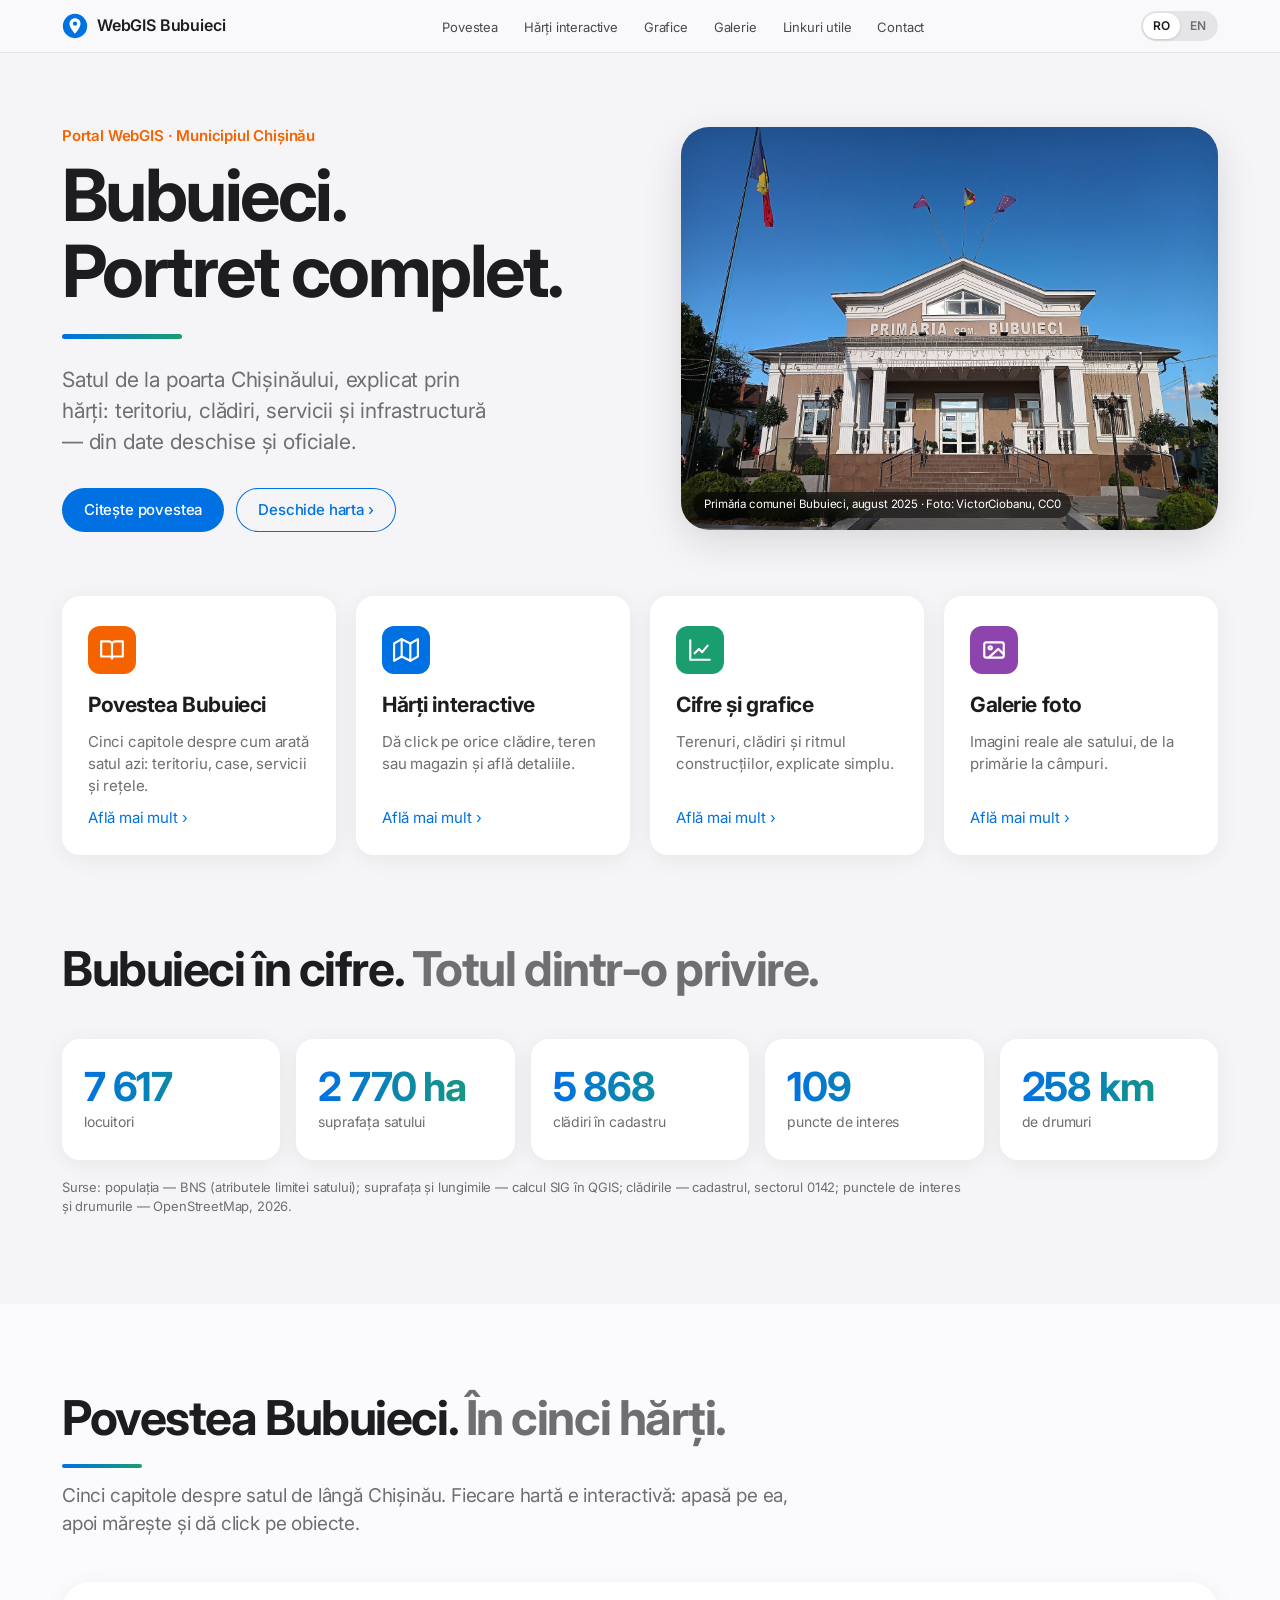
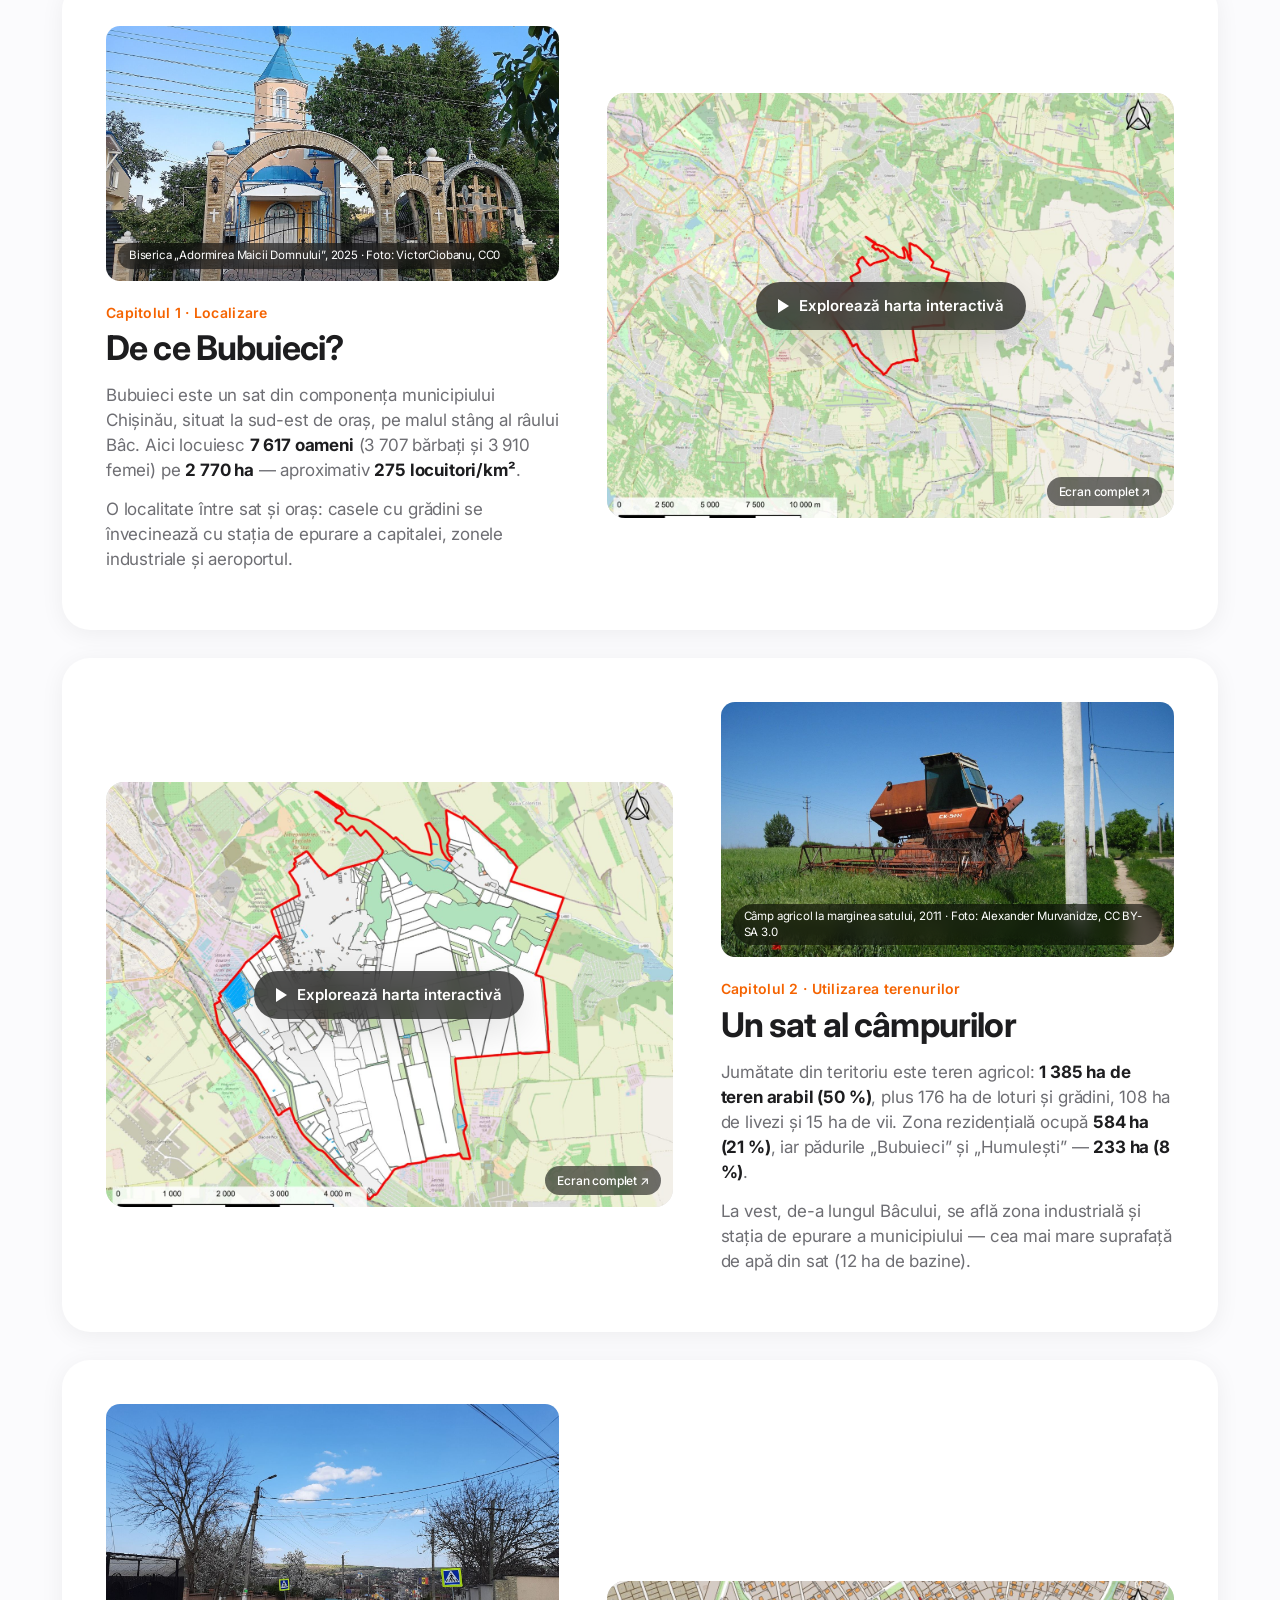
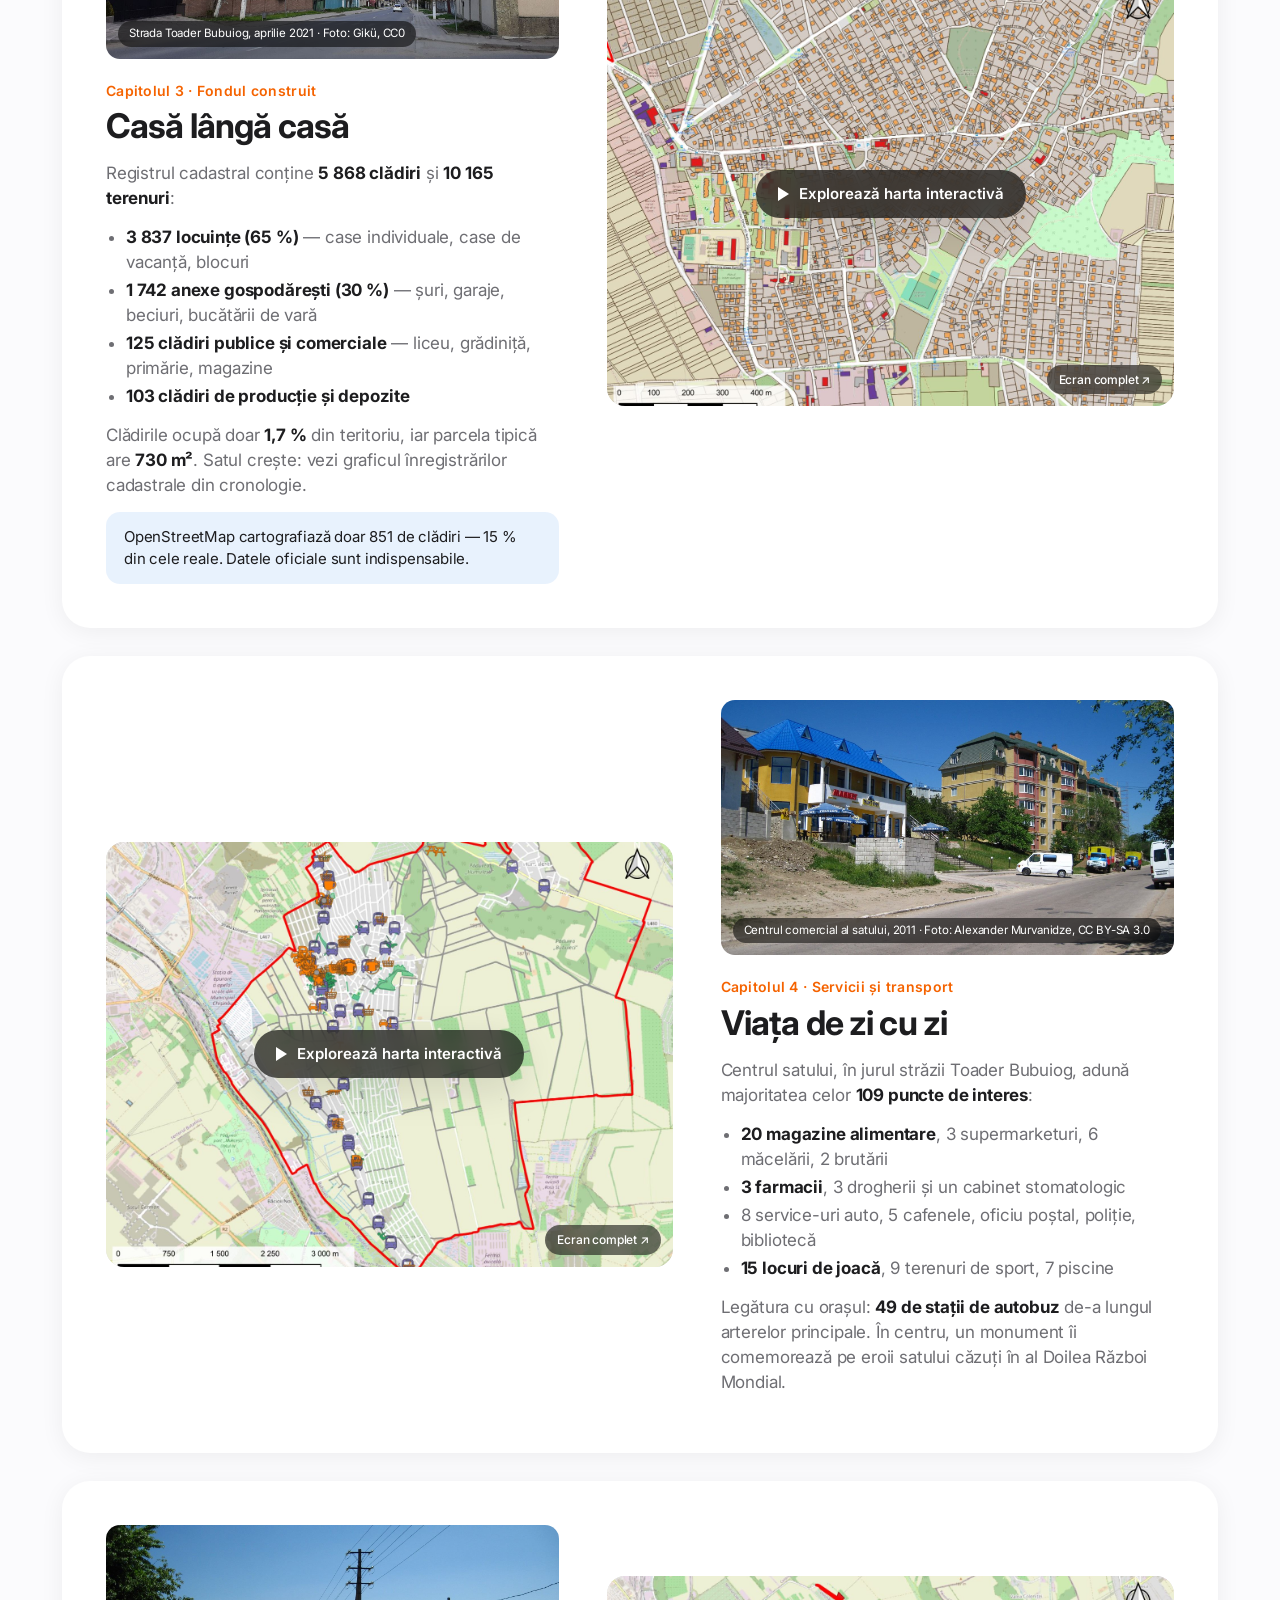
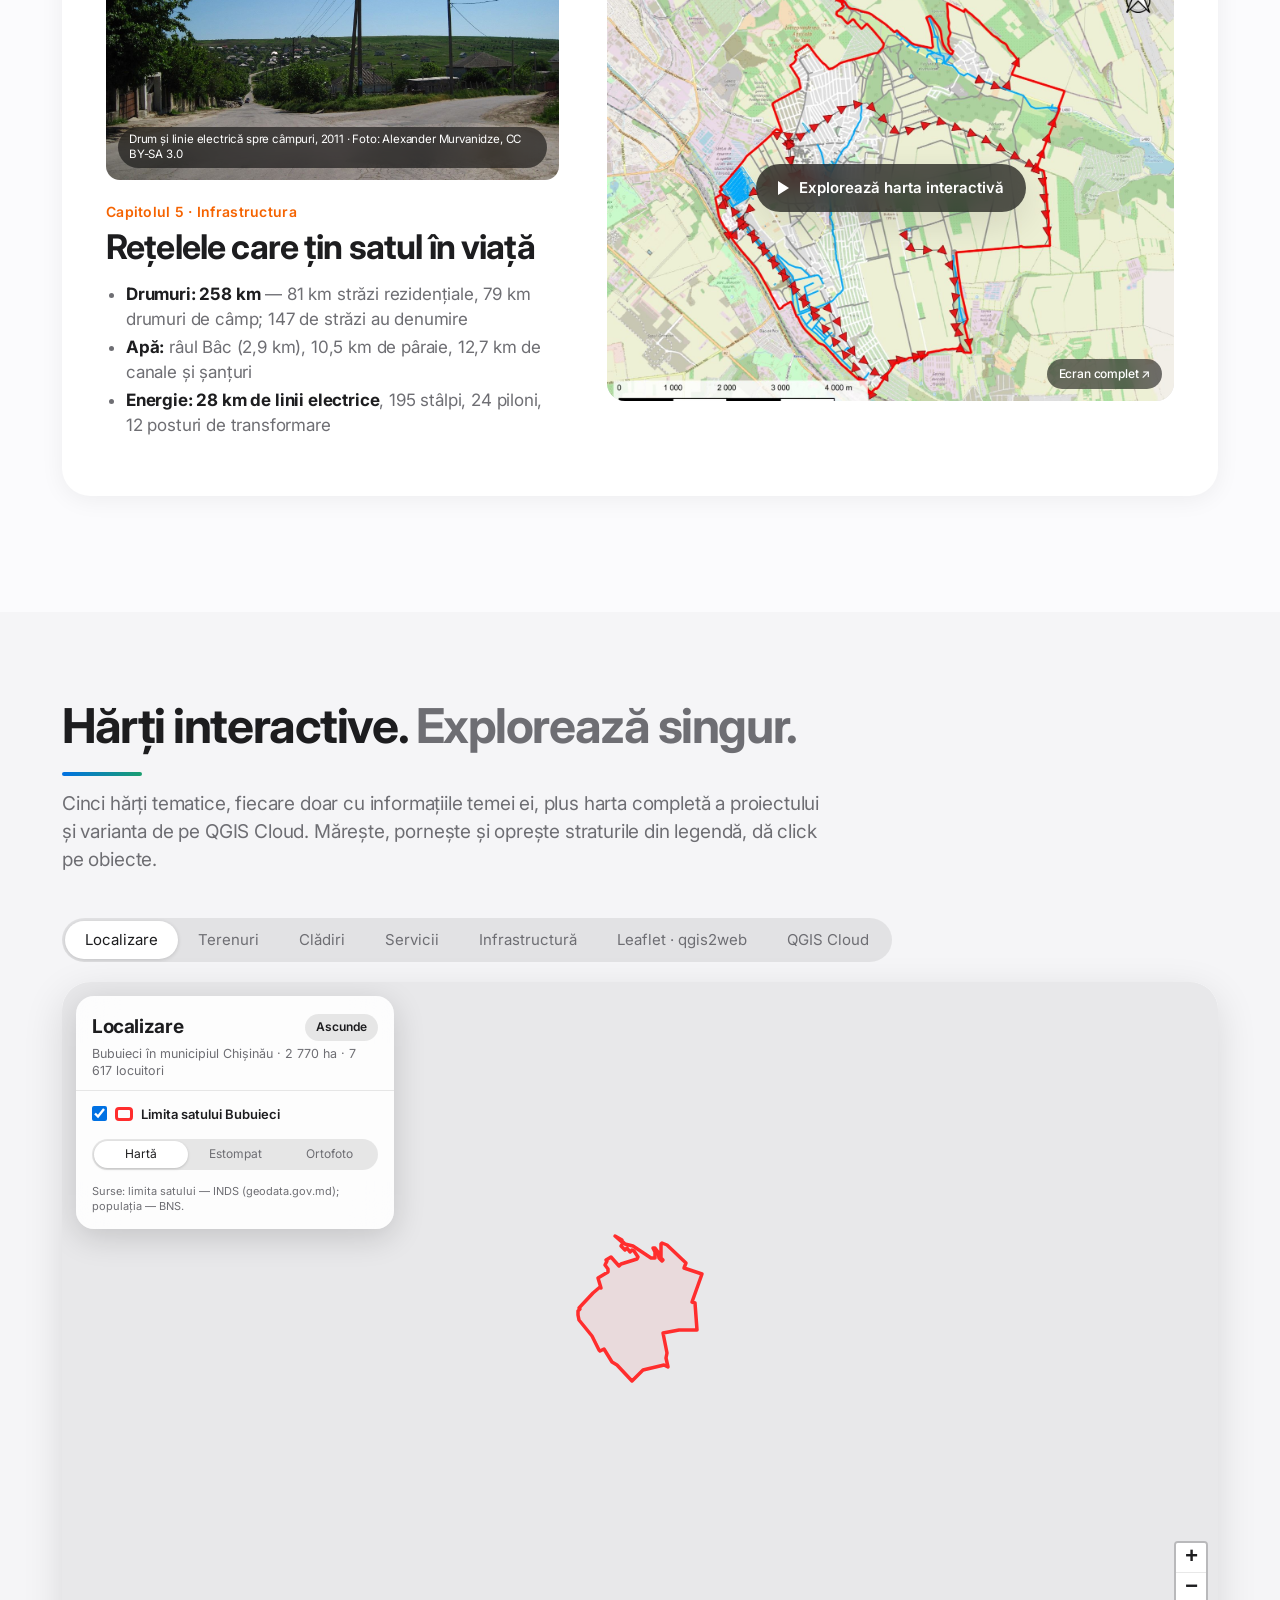
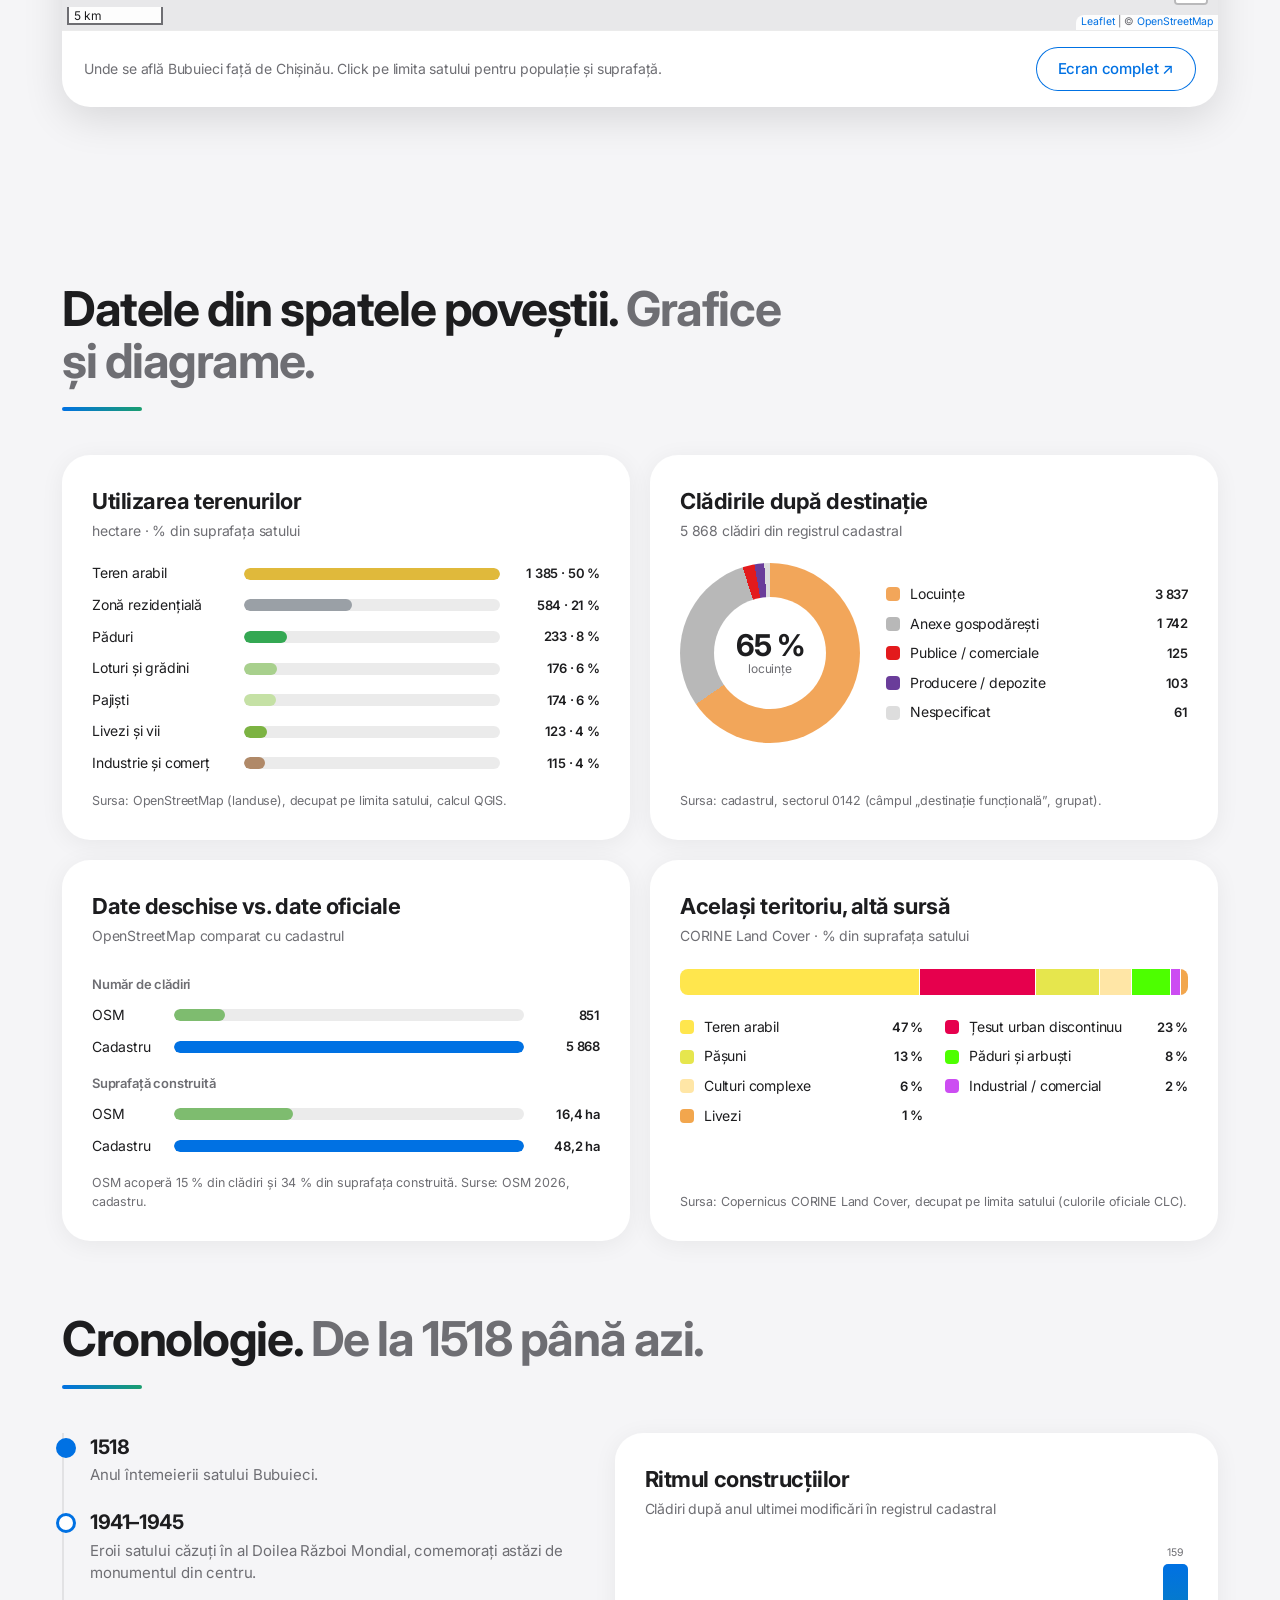
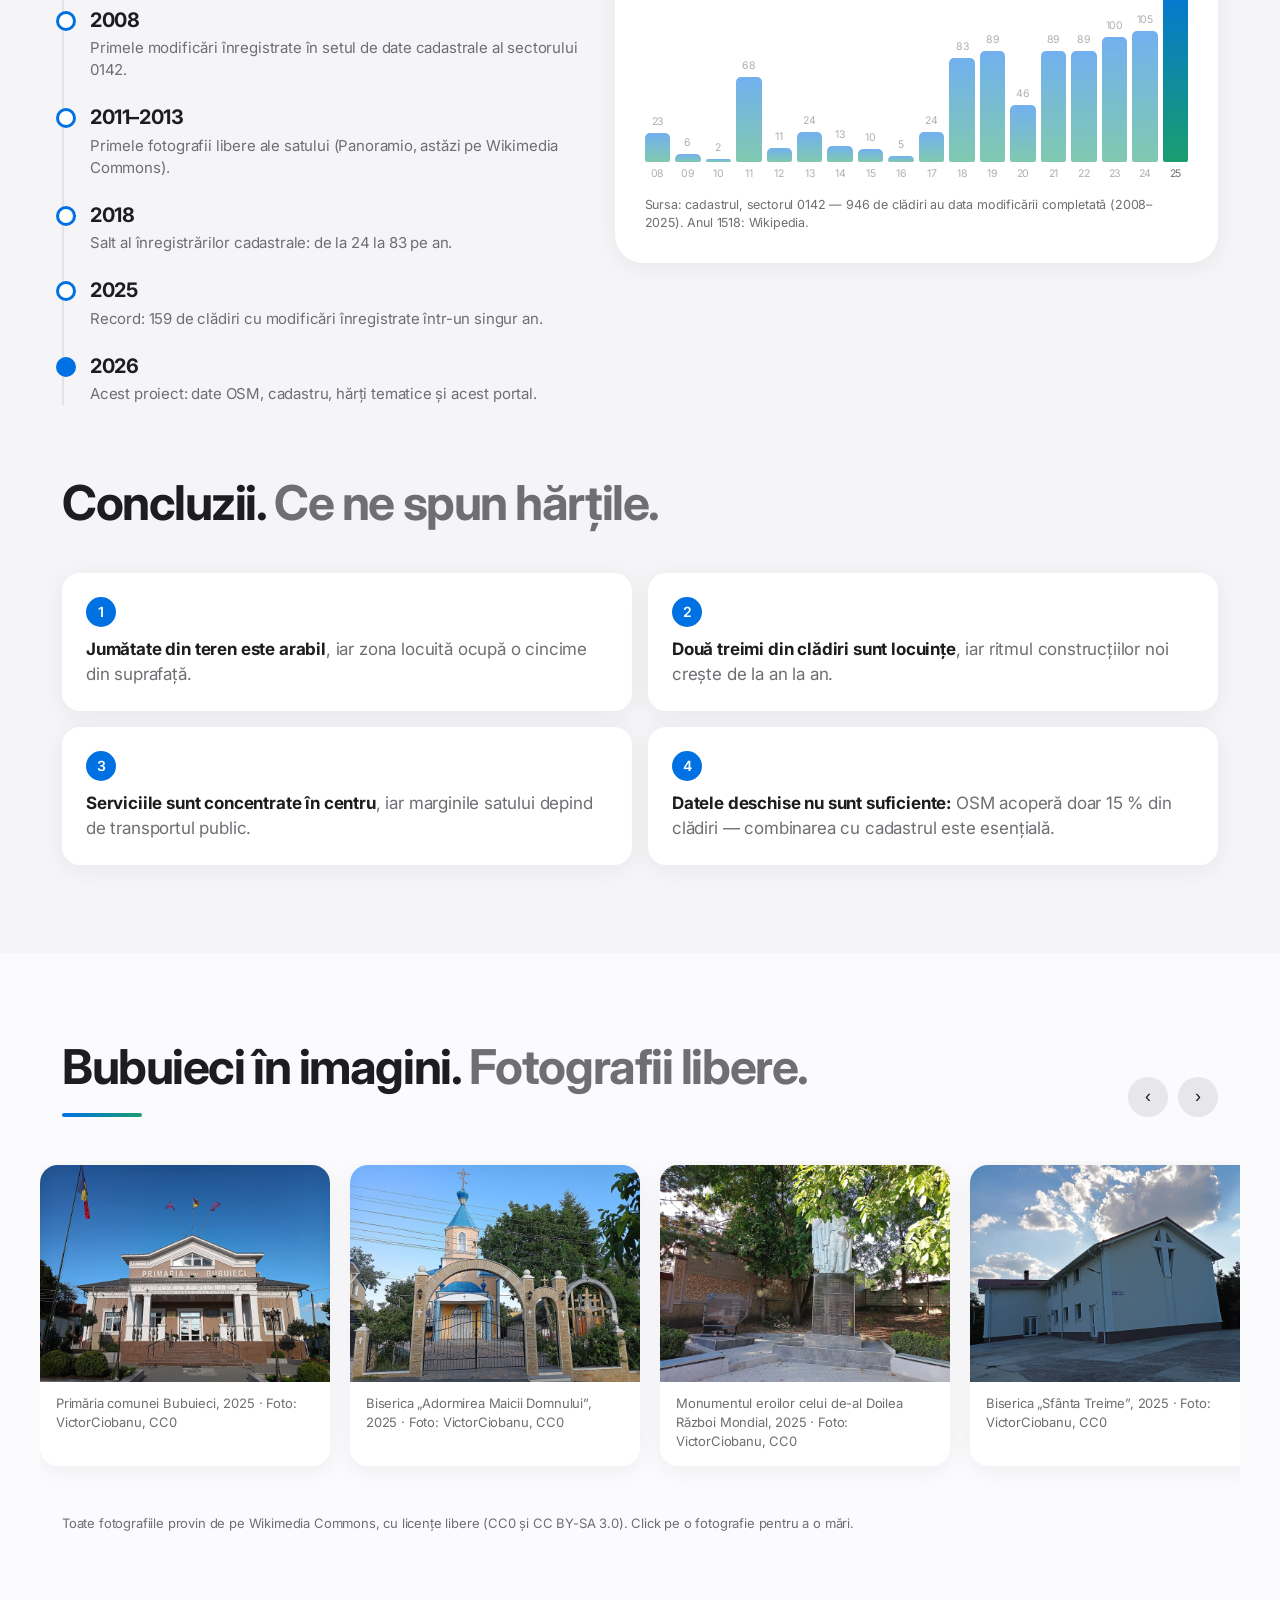
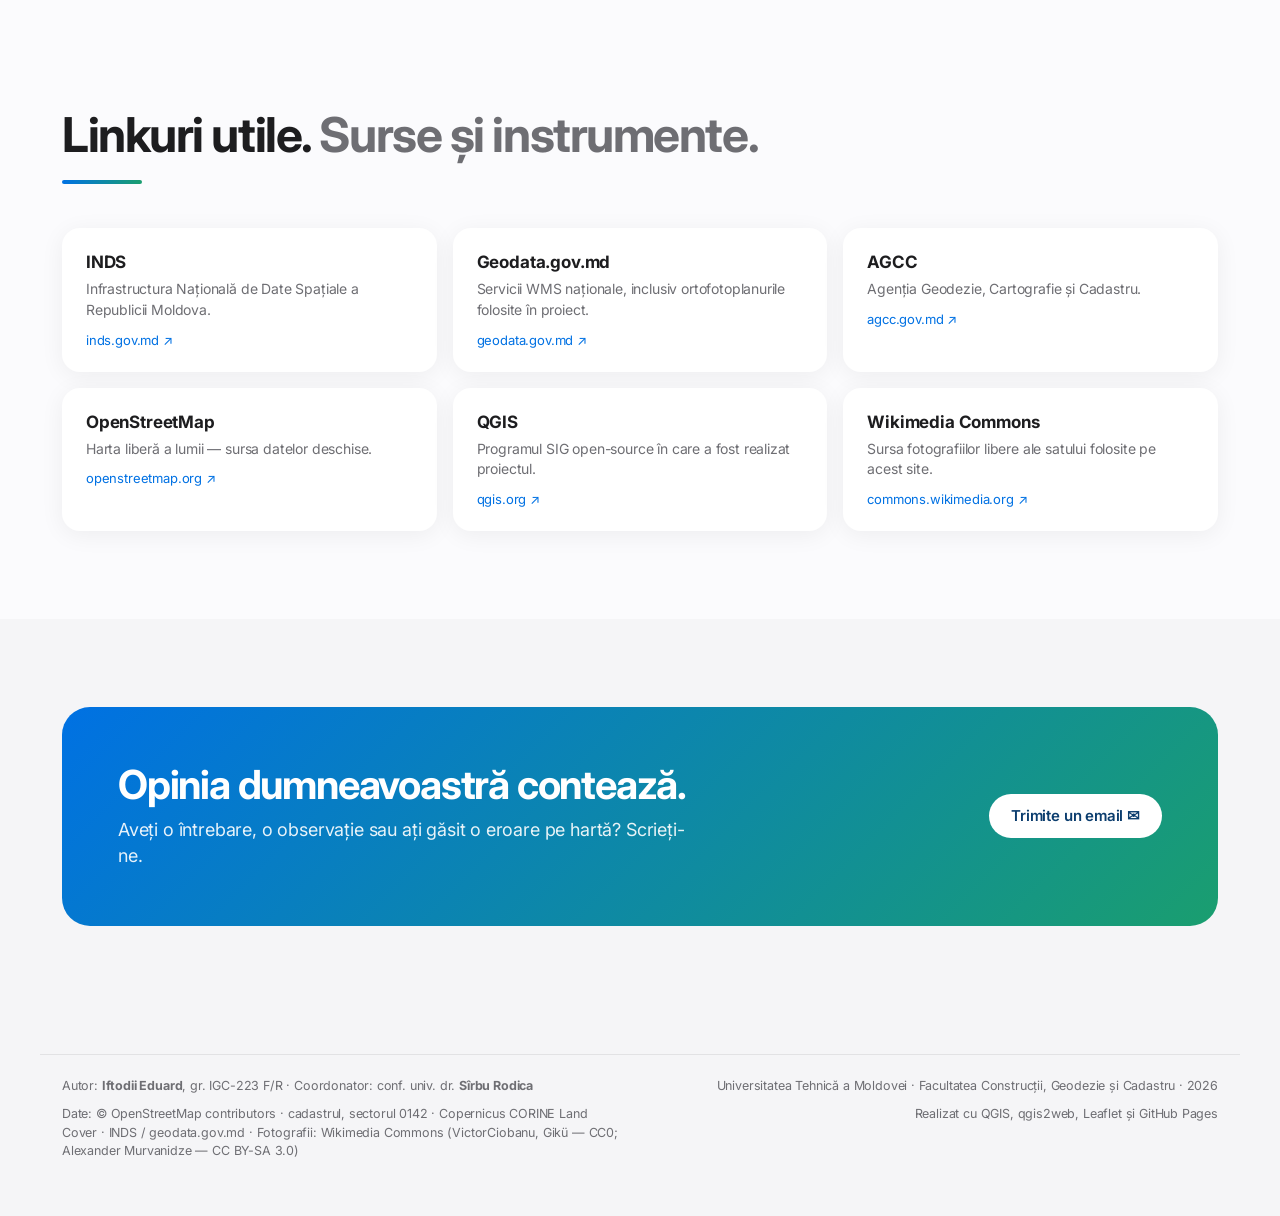
==== commit 02e29093: "Harti interactive tematice (5 teme) in poveste si in sectiunea de harti; fara PNG si fara sectiunea " ====
--- a/index.html
+++ b/index.html
@@ -20,15 +20,14 @@
   <div class="wrap">
     <a class="logo" href="#acasa" aria-label="WebGIS Bubuieci">
       <svg viewBox="0 0 32 32" aria-hidden="true"><circle cx="16" cy="16" r="15" fill="#0071e3"/><path d="M16 6.5c-3.8 0-6.8 3-6.8 6.6 0 5 6.8 12.4 6.8 12.4s6.8-7.4 6.8-12.4c0-3.7-3-6.6-6.8-6.6zm0 9.2a2.6 2.6 0 1 1 0-5.2 2.6 2.6 0 0 1 0 5.2z" fill="#fff"/></svg>
-      <span>WebGIS Bubuieci <small data-i18n="nav.sub">· PBL UTM</small></span>
+      <span>WebGIS Bubuieci</span>
     </a>
     <ul class="menu" id="menu">
       <li><a href="#povestea" data-i18n="nav.story">Povestea</a></li>
+      <li><a href="#harti" data-i18n="nav.maps">Hărți interactive</a></li>
       <li><a href="#grafice" data-i18n="nav.charts">Grafice</a></li>
       <li><a href="#galerie" data-i18n="nav.gallery">Galerie</a></li>
-      <li><a href="#harti" data-i18n="nav.maps">Hărți interactive</a></li>
-      <li><a href="#descarca" data-i18n="nav.data">Descarcă fișiere</a></li>
-      <li><a href="#proiecte" data-i18n="nav.labs">Proiecte</a></li>
+      <li><a href="#linkuri" data-i18n="nav.links">Linkuri utile</a></li>
       <li><a href="#contact" data-i18n="nav.contact">Contact</a></li>
     </ul>
     <div class="lang" role="group" aria-label="Limba / Language">
@@ -68,25 +67,25 @@
     <a class="card reveal" href="#povestea">
       <div class="ico" style="background:#f56300"><svg viewBox="0 0 24 24" fill="none" stroke="currentColor" stroke-width="2" stroke-linecap="round" stroke-linejoin="round"><path d="M2 4h7a3 3 0 0 1 3 3v13a2 2 0 0 0-2-2H2zM22 4h-7a3 3 0 0 0-3 3v13a2 2 0 0 1 2-2h8z"/></svg></div>
       <h3 data-i18n="card1.t">Povestea Bubuieci</h3>
-      <p data-i18n="card1.d">Cinci capitole cu hărți tematice, fotografii, grafice și o cronologie a satului.</p>
+      <p data-i18n="card1.d">Cinci capitole despre cum arată satul azi: teritoriu, case, servicii și rețele.</p>
       <span class="more" data-i18n="more">Află mai mult ›</span>
     </a>
     <a class="card reveal" href="#harti">
       <div class="ico" style="background:#0071e3"><svg viewBox="0 0 24 24" fill="none" stroke="currentColor" stroke-width="2" stroke-linecap="round" stroke-linejoin="round"><path d="M1 6v16l7-4 8 4 7-4V2l-7 4-8-4z"/><path d="M8 2v16M16 6v16"/></svg></div>
       <h3 data-i18n="card2.t">Hărți interactive</h3>
-      <p data-i18n="card2.d">Explorează straturile cu zoom, căutare și ferestre de informații.</p>
+      <p data-i18n="card2.d">Dă click pe orice clădire, teren sau magazin și află detaliile.</p>
       <span class="more" data-i18n="more">Află mai mult ›</span>
     </a>
-    <a class="card reveal" href="#descarca">
-      <div class="ico" style="background:#1a9e6f"><svg viewBox="0 0 24 24" fill="none" stroke="currentColor" stroke-width="2" stroke-linecap="round" stroke-linejoin="round"><path d="M21 15v4a2 2 0 0 1-2 2H5a2 2 0 0 1-2-2v-4M7 10l5 5 5-5M12 15V3"/></svg></div>
-      <h3 data-i18n="card3.t">Descarcă fișiere</h3>
-      <p data-i18n="card3.d">Hărțile tematice în format PNG, 200 dpi, gata de tipar.</p>
+    <a class="card reveal" href="#grafice">
+      <div class="ico" style="background:#1a9e6f"><svg viewBox="0 0 24 24" fill="none" stroke="currentColor" stroke-width="2" stroke-linecap="round" stroke-linejoin="round"><path d="M3 3v18h18"/><path d="M7 15l4-4 3 3 5-6"/></svg></div>
+      <h3 data-i18n="card3.t">Cifre și grafice</h3>
+      <p data-i18n="card3.d">Terenuri, clădiri și ritmul construcțiilor, explicate simplu.</p>
       <span class="more" data-i18n="more">Află mai mult ›</span>
     </a>
-    <a class="card reveal" href="#proiecte">
-      <div class="ico" style="background:#8e44ad"><svg viewBox="0 0 24 24" fill="none" stroke="currentColor" stroke-width="2" stroke-linecap="round" stroke-linejoin="round"><path d="M9 11l3 3L22 4"/><path d="M21 12v7a2 2 0 0 1-2 2H5a2 2 0 0 1-2-2V5a2 2 0 0 1 2-2h11"/></svg></div>
-      <h3 data-i18n="card4.t">Proiecte</h3>
-      <p data-i18n="card4.d">Cele șapte lucrări de laborator PBL, pas cu pas.</p>
+    <a class="card reveal" href="#galerie">
+      <div class="ico" style="background:#8e44ad"><svg viewBox="0 0 24 24" fill="none" stroke="currentColor" stroke-width="2" stroke-linecap="round" stroke-linejoin="round"><rect x="3" y="5" width="18" height="14" rx="2"/><circle cx="8.5" cy="10" r="1.5"/><path d="M21 16l-5-5-9 8"/></svg></div>
+      <h3 data-i18n="card4.t">Galerie foto</h3>
+      <p data-i18n="card4.d">Imagini reale ale satului, de la primărie la câmpuri.</p>
       <span class="more" data-i18n="more">Află mai mult ›</span>
     </a>
   </div>
@@ -105,7 +104,7 @@
       <div class="stat reveal"><b>109</b><span data-i18n="stats.4">puncte de interes</span></div>
       <div class="stat reveal"><b>258 km</b><span data-i18n="stats.5">de drumuri</span></div>
     </div>
-    <p class="source" data-i18n="stats.src">Surse: populația — BNS (atributele stratului AOI, lucrarea 2); suprafața și lungimile — calcul SIG în QGIS; clădirile — cadastrul, sectorul 0142; punctele de interes și drumurile — OpenStreetMap, 2026.</p>
+    <p class="source" data-i18n="stats.src">Surse: populația — BNS (atributele limitei satului); suprafața și lungimile — calcul SIG în QGIS; clădirile — cadastrul, sectorul 0142; punctele de interes și drumurile — OpenStreetMap, 2026.</p>
   </div>
 </section>
 
@@ -115,15 +114,7 @@
     <div class="head reveal">
       <h2 data-i18n="story.h">Povestea Bubuieci. <span>În cinci hărți.</span></h2>
       <div class="accent-line"></div>
-      <p data-i18n="story.p">Introducere, cinci capitole și concluzii — o poveste vizuală construită pe date SIG deschise și oficiale.</p>
-    </div>
-
-    <!-- 5.1: scop, mesaj, public-tinta -->
-    <div class="purpose">
-      <div class="reveal"><span class="k" data-i18n="p.goal.k">Scop</span><p data-i18n="p.goal">Să prezentăm satul Bubuieci printr-o analiză SIG a teritoriului, clădirilor, serviciilor și rețelelor, accesibilă oricui.</p></div>
-      <div class="reveal"><span class="k" data-i18n="p.msg.k">Mesajul principal</span><p data-i18n="p.msg">Bubuieci este un sat agricol ca teritoriu, dar suburban ca mod de viață — și crește an de an.</p></div>
-      <div class="reveal"><span class="k" data-i18n="p.aud.k">Public-țintă</span><p data-i18n="p.aud">Locuitorii satului, primăria și autoritățile locale, investitorii și studenții în geodezie și SIG.</p></div>
-      <div class="reveal"><span class="k" data-i18n="p.data.k">Date și instrumente</span><p data-i18n="p.data">OpenStreetMap, cadastrul (sectorul 0142), CORINE Land Cover, INDS · QGIS, qgis2web, Leaflet.</p></div>
+      <p data-i18n="story.p">Cinci capitole despre satul de lângă Chișinău. Fiecare hartă e interactivă: apasă pe ea, apoi mărește și dă click pe obiecte.</p>
     </div>
 
     <article class="chapter reveal">
@@ -137,9 +128,10 @@
         <p data-i18n="c1.p1">Bubuieci este un sat din componența municipiului Chișinău, situat la sud-est de oraș, pe malul stâng al râului Bâc. Aici locuiesc <strong>7 617 oameni</strong> (3 707 bărbați și 3 910 femei) pe <strong>2 770 ha</strong> — aproximativ <strong>275 locuitori/km²</strong>.</p>
         <p data-i18n="c1.p2">O localitate între sat și oraș: casele cu grădini se învecinează cu stația de epurare a capitalei, zonele industriale și aeroportul.</p>
       </div>
-      <div class="ch-img" data-full="assets/img/01_localizare.jpg" data-png="assets/harti/01_localizare.png" data-cap="c1.t">
+      <div class="ch-map" data-theme="localizare">
         <img src="assets/img/01_localizare_harta.jpg" alt="Harta de localizare a satului Bubuieci" loading="lazy">
-        <span class="zoom" data-i18n="zoom">Mărește harta ⤢</span>
+        <button class="activate" type="button"><span data-i18n="map.activate">Explorează harta interactivă</span></button>
+        <a class="map-full" href="tematice/?t=localizare" target="_blank" rel="noopener" data-i18n="map.full">Ecran complet ↗</a>
       </div>
     </article>
 
@@ -154,9 +146,10 @@
         <p data-i18n="c2.p1">Jumătate din teritoriu este teren agricol: <strong>1 385 ha de teren arabil (50 %)</strong>, plus 176 ha de loturi și grădini, 108 ha de livezi și 15 ha de vii. Zona rezidențială ocupă <strong>584 ha (21 %)</strong>, iar pădurile „Bubuieci” și „Humulești” — <strong>233 ha (8 %)</strong>.</p>
         <p data-i18n="c2.p2">La vest, de-a lungul Bâcului, se află zona industrială și stația de epurare a municipiului — cea mai mare suprafață de apă din sat (12 ha de bazine).</p>
       </div>
-      <div class="ch-img" data-full="assets/img/02_utilizarea_terenurilor.jpg" data-png="assets/harti/02_utilizarea_terenurilor.png" data-cap="c2.t">
+      <div class="ch-map" data-theme="terenuri">
         <img src="assets/img/02_utilizarea_terenurilor_harta.jpg" alt="Harta utilizării terenurilor" loading="lazy">
-        <span class="zoom" data-i18n="zoom">Mărește harta ⤢</span>
+        <button class="activate" type="button"><span data-i18n="map.activate">Explorează harta interactivă</span></button>
+        <a class="map-full" href="tematice/?t=terenuri" target="_blank" rel="noopener" data-i18n="map.full">Ecran complet ↗</a>
       </div>
     </article>
 
@@ -178,9 +171,10 @@
         <p data-i18n="c3.p2">Clădirile ocupă doar <strong>1,7 %</strong> din teritoriu, iar parcela tipică are <strong>730 m²</strong>. Satul crește: vezi graficul înregistrărilor cadastrale din cronologie.</p>
         <div class="callout" data-i18n="c3.call">OpenStreetMap cartografiază doar 851 de clădiri — 15 % din cele reale. Datele oficiale sunt indispensabile.</div>
       </div>
-      <div class="ch-img" data-full="assets/img/03_fondul_construit.jpg" data-png="assets/harti/03_fondul_construit.png" data-cap="c3.t">
+      <div class="ch-map" data-theme="cladiri">
         <img src="assets/img/03_fondul_construit_harta.jpg" alt="Harta fondului construit după cadastru" loading="lazy">
-        <span class="zoom" data-i18n="zoom">Mărește harta ⤢</span>
+        <button class="activate" type="button"><span data-i18n="map.activate">Explorează harta interactivă</span></button>
+        <a class="map-full" href="tematice/?t=cladiri" target="_blank" rel="noopener" data-i18n="map.full">Ecran complet ↗</a>
       </div>
     </article>
 
@@ -201,9 +195,10 @@
         </ul>
         <p data-i18n="c4.p2">Legătura cu orașul: <strong>49 de stații de autobuz</strong> de-a lungul arterelor principale. În centru, un monument îi comemorează pe eroii satului căzuți în al Doilea Război Mondial.</p>
       </div>
-      <div class="ch-img" data-full="assets/img/04_servicii_transport.jpg" data-png="assets/harti/04_servicii_transport.png" data-cap="c4.t">
+      <div class="ch-map" data-theme="servicii">
         <img src="assets/img/04_servicii_transport_harta.jpg" alt="Harta serviciilor și transportului public" loading="lazy">
-        <span class="zoom" data-i18n="zoom">Mărește harta ⤢</span>
+        <button class="activate" type="button"><span data-i18n="map.activate">Explorează harta interactivă</span></button>
+        <a class="map-full" href="tematice/?t=servicii" target="_blank" rel="noopener" data-i18n="map.full">Ecran complet ↗</a>
       </div>
     </article>
 
@@ -221,11 +216,48 @@
           <li><strong>Energie: 28 km de linii electrice</strong>, 195 stâlpi, 24 piloni, 12 posturi de transformare</li>
         </ul>
       </div>
-      <div class="ch-img" data-full="assets/img/05_infrastructura.jpg" data-png="assets/harti/05_infrastructura.png" data-cap="c5.t">
+      <div class="ch-map" data-theme="infrastructura">
         <img src="assets/img/05_infrastructura_harta.jpg" alt="Harta infrastructurii tehnico-edilitare" loading="lazy">
-        <span class="zoom" data-i18n="zoom">Mărește harta ⤢</span>
+        <button class="activate" type="button"><span data-i18n="map.activate">Explorează harta interactivă</span></button>
+        <a class="map-full" href="tematice/?t=infrastructura" target="_blank" rel="noopener" data-i18n="map.full">Ecran complet ↗</a>
       </div>
     </article>
+  </div>
+</section>
+
+<!-- ============ HARTI INTERACTIVE ============ -->
+<section class="block" id="harti">
+  <div class="wrap">
+    <div class="head reveal">
+      <h2 data-i18n="maps.h">Hărți interactive. <span>Explorează singur.</span></h2>
+      <div class="accent-line"></div>
+      <p data-i18n="maps.p">Cinci hărți tematice, fiecare doar cu informațiile temei ei, plus harta completă a proiectului și varianta de pe QGIS Cloud. Mărește, pornește și oprește straturile din legendă, dă click pe obiecte.</p>
+    </div>
+    <div class="tabs maptabs" role="tablist">
+      <button type="button" class="on" data-map="localizare" role="tab" data-i18n="tab.localizare">Localizare</button>
+      <button type="button" data-map="terenuri" role="tab" data-i18n="tab.terenuri">Terenuri</button>
+      <button type="button" data-map="cladiri" role="tab" data-i18n="tab.cladiri">Clădiri</button>
+      <button type="button" data-map="servicii" role="tab" data-i18n="tab.servicii">Servicii</button>
+      <button type="button" data-map="infrastructura" role="tab" data-i18n="tab.infrastructura">Infrastructură</button>
+      <button type="button" data-map="leaflet" role="tab">Leaflet · qgis2web</button>
+      <button type="button" data-map="cloud" role="tab">QGIS Cloud</button>
+    </div>
+    <div class="mapframe">
+      <iframe id="mapframe" data-map="localizare" title="Hartă interactivă a satului Bubuieci" loading="lazy"></iframe>
+      <div class="bar">
+        <p id="map-desc" data-i18n="md.localizare">Unde se află Bubuieci față de Chișinău. Click pe limita satului pentru populație și suprafață.</p>
+        <a class="btn ghost" id="map-full" href="tematice/?t=localizare" target="_blank" rel="noopener" data-i18n="maps.full">Ecran complet ↗</a>
+      </div>
+    </div>
+    <!-- descrierile taburilor (folosite de script, traduse) -->
+    <div hidden>
+      <span data-i18n="md.terenuri">Cum e folosit fiecare hectar: câmpuri, livezi, păduri, zone locuite. Click pe o zonă pentru tip și suprafață.</span>
+      <span data-i18n="md.cladiri">Toate clădirile și terenurile din cadastru. Click pe o clădire pentru destinație, cod cadastral și număr de casă.</span>
+      <span data-i18n="md.servicii">Magazine, farmacii, stații de autobuz și locuri de joacă. Caută după nume sau tip în panoul din stânga.</span>
+      <span data-i18n="md.infrastructura">Străzile, râul Bâc și rețeaua electrică. Click pe o stradă pentru nume și lungime.</span>
+      <span data-i18n="md.leaflet">Harta completă, cu toate straturile proiectului: listă de straturi în dreapta, riglă și căutare în stânga.</span>
+      <span data-i18n="md.cloud">Harta publicată pe QGIS Cloud · serviciu public WMS/WFS: wms.qgiscloud.com/Eduard_Iftodii/bubuieci_webgis/</span>
+    </div>
   </div>
 </section>
 
@@ -250,7 +282,7 @@
           <div class="hb"><span data-i18n="g1.f">Livezi și vii</span><div class="tr"><i style="width:8.9%;--c:#7cb342"></i></div><b>123 · 4 %</b></div>
           <div class="hb"><span data-i18n="g1.g">Industrie și comerț</span><div class="tr"><i style="width:8.3%;--c:#b08968"></i></div><b>115 · 4 %</b></div>
         </div>
-        <figcaption data-i18n="g1.src">Sursa: OpenStreetMap (landuse), decupat pe AOI, calcul QGIS.</figcaption>
+        <figcaption data-i18n="g1.src">Sursa: OpenStreetMap (landuse), decupat pe limita satului, calcul QGIS.</figcaption>
       </figure>
 
       <figure class="chart reveal">
@@ -298,7 +330,7 @@
           <li><i style="--c:#cc4df2"></i><span data-i18n="g4.f">Industrial / comercial</span><b>2 %</b></li>
           <li><i style="--c:#f2a64d"></i><span data-i18n="g4.g">Livezi</span><b>1 %</b></li>
         </ul>
-        <figcaption data-i18n="g4.src">Sursa: Copernicus CORINE Land Cover, decupat pe AOI (culorile oficiale CLC).</figcaption>
+        <figcaption data-i18n="g4.src">Sursa: Copernicus CORINE Land Cover, decupat pe limita satului (culorile oficiale CLC).</figcaption>
       </figure>
     </div>
 
@@ -366,82 +398,6 @@
   </div>
 </section>
 
-<!-- ============ HARTI INTERACTIVE ============ -->
-<section class="block" id="harti">
-  <div class="wrap">
-    <div class="head reveal">
-      <h2 data-i18n="maps.h">Hărți interactive. <span>Explorează singur.</span></h2>
-      <div class="accent-line"></div>
-      <p data-i18n="maps.p">Două publicări ale aceluiași proiect QGIS: o hartă Leaflet generată cu qgis2web și o hartă găzduită pe QGIS Cloud (cu servicii WMS/WFS).</p>
-    </div>
-    <div class="tabs" role="tablist">
-      <button type="button" class="on" data-tab="leaflet" role="tab">Leaflet · qgis2web</button>
-      <button type="button" data-tab="cloud" role="tab">QGIS Cloud</button>
-    </div>
-    <div class="pane on" id="pane-leaflet">
-      <div class="mapframe">
-        <iframe src="harta/index.html" title="Harta Leaflet a satului Bubuieci" loading="lazy"></iframe>
-        <div class="bar">
-          <p data-i18n="maps.leaflet">Click pe un obiect pentru detalii · lista de straturi în dreapta · riglă și căutare în stânga.</p>
-          <a class="btn ghost" href="harta/" target="_blank" rel="noopener" data-i18n="maps.full">Ecran complet ↗</a>
-        </div>
-      </div>
-    </div>
-    <div class="pane" id="pane-cloud">
-      <div class="mapframe">
-        <iframe data-src="https://qgiscloud.com/Eduard_Iftodii/bubuieci_webgis/" title="Harta QGIS Cloud a satului Bubuieci" loading="lazy"></iframe>
-        <div class="bar">
-          <p data-i18n="maps.cloud">Serviciu public WMS/WFS: wms.qgiscloud.com/Eduard_Iftodii/bubuieci_webgis/</p>
-          <a class="btn ghost" href="https://qgiscloud.com/Eduard_Iftodii/bubuieci_webgis/" target="_blank" rel="noopener" data-i18n="maps.full">Ecran complet ↗</a>
-        </div>
-      </div>
-    </div>
-  </div>
-</section>
-
-<!-- ============ DESCARCA FISIERE ============ -->
-<section class="block alt" id="descarca">
-  <div class="wrap">
-    <div class="head reveal">
-      <h2 data-i18n="dl.h">Descarcă fișiere. <span>Hărțile tematice.</span></h2>
-      <div class="accent-line"></div>
-      <p data-i18n="dl.p">Format A4, 200 dpi, cu toate elementele hărții: titlu, legendă, scară, orientare, surse și proiecție (MOLDREF99 / TM Moldova).</p>
-    </div>
-    <div class="downloads">
-      <div class="dl reveal"><img src="assets/img/01_localizare_harta.jpg" alt="" loading="lazy"><div><b data-i18n="c1.n2">Localizare</b><span>PNG · 3,0 MB</span><a href="assets/harti/01_localizare.png" download data-i18n="dl.btn">Descarcă ↓</a></div></div>
-      <div class="dl reveal"><img src="assets/img/02_utilizarea_terenurilor_harta.jpg" alt="" loading="lazy"><div><b data-i18n="c2.n2">Utilizarea terenurilor</b><span>PNG · 2,0 MB</span><a href="assets/harti/02_utilizarea_terenurilor.png" download data-i18n="dl.btn">Descarcă ↓</a></div></div>
-      <div class="dl reveal"><img src="assets/img/03_fondul_construit_harta.jpg" alt="" loading="lazy"><div><b data-i18n="c3.n2">Fondul construit</b><span>PNG · 2,8 MB</span><a href="assets/harti/03_fondul_construit.png" download data-i18n="dl.btn">Descarcă ↓</a></div></div>
-      <div class="dl reveal"><img src="assets/img/04_servicii_transport_harta.jpg" alt="" loading="lazy"><div><b data-i18n="c4.n2">Servicii și transport</b><span>PNG · 2,1 MB</span><a href="assets/harti/04_servicii_transport.png" download data-i18n="dl.btn">Descarcă ↓</a></div></div>
-      <div class="dl reveal"><img src="assets/img/05_infrastructura_harta.jpg" alt="" loading="lazy"><div><b data-i18n="c5.n2">Infrastructura</b><span>PNG · 2,1 MB</span><a href="assets/harti/05_infrastructura.png" download data-i18n="dl.btn">Descarcă ↓</a></div></div>
-    </div>
-  </div>
-</section>
-
-<!-- ============ PROIECTE (ca "Ultimele noutati" INDS) ============ -->
-<section class="block" id="proiecte">
-  <div class="wrap">
-    <div class="row-head">
-      <div class="head reveal">
-        <h2 data-i18n="labs.h">Proiecte. <span>Șapte lucrări PBL.</span></h2>
-        <div class="accent-line"></div>
-      </div>
-      <div class="arrows">
-        <button type="button" data-scroll="-1" data-target="scroller" aria-label="Înapoi">‹</button>
-        <button type="button" data-scroll="1" data-target="scroller" aria-label="Înainte">›</button>
-      </div>
-    </div>
-    <div class="scroller" id="scroller">
-      <div class="lab"><span class="n">01</span><span class="badge done" data-i18n="st.done">Finalizat</span><h3 data-i18n="l1.t">Analiza OpenStreetMap</h3><p data-i18n="l1.d">Studierea datelor OSM pentru sat și o editare reală publicată în editorul iD.</p></div>
-      <div class="lab"><span class="n">02</span><span class="badge done" data-i18n="st.done">Finalizat</span><h3 data-i18n="l2.t">Delimitarea zonei de studiu</h3><p data-i18n="l2.d">Limita AOI a satului și explorarea serviciilor WMS ale INDS (ortofoto geodata.gov.md).</p></div>
-      <div class="lab"><span class="n">03</span><span class="badge done" data-i18n="st.done">Finalizat</span><h3 data-i18n="l3.t">Descărcarea și pregătirea datelor</h3><p data-i18n="l3.d">Nouă seturi OSM prin Overpass, date cadastrale în MOLDREF99, decupare pe AOI și stilizare automată cu scripturi PyQGIS.</p></div>
-      <div class="lab"><span class="n">04</span><span class="badge done" data-i18n="st.done">Finalizat</span><h3 data-i18n="l4.t">Publicarea pe web</h3><p data-i18n="l4.d">Harta publicată pe QGIS Cloud (WMS/WFS) și exportată cu qgis2web în Leaflet, găzduită pe GitHub Pages.</p></div>
-      <div class="lab"><span class="n">05</span><span class="badge now" data-i18n="st.now">În lucru</span><h3 data-i18n="l5.t">Storytelling WebGIS</h3><p data-i18n="l5.d">Cinci hărți tematice, grafice, cronologie, galerie foto și acest portal.</p></div>
-      <div class="lab"><span class="n">06</span><span class="badge next" data-i18n="st.next">Urmează</span><h3 data-i18n="l6.t">GitHub, VS Code și Live Server</h3><p data-i18n="l6.d">Instrumentele de dezvoltare pentru infrastructura WebGIS și distribuirea datelor pe portal.</p></div>
-      <div class="lab"><span class="n">07</span><span class="badge next" data-i18n="st.next">Urmează</span><h3 data-i18n="l7.t">GeoServer: WMS și WFS</h3><p data-i18n="l7.d">Publicarea datelor AOI ca servicii OGC standard.</p></div>
-    </div>
-  </div>
-</section>
-
 <!-- ============ LINKURI UTILE ============ -->
 <section class="block alt" id="linkuri">
   <div class="wrap">
@@ -484,11 +440,11 @@
 </footer>
 
 <!-- lightbox pentru harti si fotografii -->
-<div class="lightbox" id="lightbox" role="dialog" aria-modal="true" aria-label="Imagine mărită">
+<div class="lightbox" id="lightbox" role="dialog" aria-modal="true" aria-label="Fotografie mărită">
   <button class="x" type="button" aria-label="Închide">✕</button>
   <figure>
     <img alt="">
-    <figcaption><span id="lb-cap"></span><a class="btn" id="lb-dl" href="#" download data-i18n="dl.png">Descarcă PNG ↓</a></figcaption>
+    <figcaption><span id="lb-cap"></span></figcaption>
   </figure>
 </div>
 
--- a/assets/css/style.css
+++ b/assets/css/style.css
@@ -149,13 +149,6 @@
 .chapter p strong, .chapter li strong { color: var(--text); }
 .chapter ul { margin: 0 0 14px; padding-left: 20px; color: var(--text-2); }
 .chapter li { margin: 3px 0; }
-.ch-img { border-radius: var(--radius); overflow: hidden; cursor: zoom-in; position: relative; background: var(--bg); }
-.ch-img img { width: 100%; transition: transform .5s; }
-.ch-img:hover img { transform: scale(1.02); }
-.ch-img .zoom {
-  position: absolute; right: 12px; bottom: 12px; background: rgba(0,0,0,.6); color: #fff; font-size: 12px;
-  padding: 6px 12px; border-radius: 999px; backdrop-filter: blur(8px);
-}
 .callout { background: var(--accent-soft); border-radius: 14px; padding: 14px 18px; font-size: 15px; color: var(--text); margin-top: 6px; }
 .conclusions { display: grid; grid-template-columns: repeat(2, 1fr); gap: 16px; counter-reset: c; }
 .conclusions div { background: var(--surface); border-radius: var(--radius); padding: 24px; box-shadow: var(--shadow); counter-increment: c; }
@@ -164,14 +157,28 @@
 .conclusions p { margin: 0; color: var(--text-2); }
 .conclusions p strong { color: var(--text); }
 
-/* scop / mesaj / public (5.1) */
-.purpose { display: grid; grid-template-columns: repeat(4, 1fr); gap: 16px; margin-bottom: 36px; }
-.purpose div { background: var(--surface); border-radius: var(--radius); padding: 22px 22px 20px; box-shadow: var(--shadow); border-top: 4px solid var(--accent); }
-.purpose div:nth-child(2) { border-top-color: var(--orange); }
-.purpose div:nth-child(3) { border-top-color: var(--green); }
-.purpose div:nth-child(4) { border-top-color: var(--purple); }
-.purpose .k { font-size: 13px; font-weight: 600; color: var(--text-2); text-transform: uppercase; letter-spacing: .04em; }
-.purpose p { margin: 8px 0 0; font-size: 15.5px; }
+/* harta interactiva din capitol: previzualizare -> harta reala la click */
+.ch-map { position: relative; border-radius: var(--radius); overflow: hidden; aspect-ratio: 4 / 3; background: var(--bg); box-shadow: inset 0 0 0 1px var(--line); }
+.ch-map img { width: 100%; height: 100%; object-fit: cover; transition: transform .6s, filter .3s; }
+.ch-map:hover img { transform: scale(1.02); filter: brightness(.94); }
+.ch-map iframe { position: absolute; inset: 0; width: 100%; height: 100%; border: 0; }
+.ch-map .activate {
+  position: absolute; left: 50%; top: 50%; transform: translate(-50%, -50%); display: inline-flex; gap: 10px; align-items: center;
+  border: 0; cursor: pointer; background: rgba(0,0,0,.66); color: #fff; font: inherit; font-size: 15px; font-weight: 600;
+  padding: 13px 22px; border-radius: 999px; backdrop-filter: blur(10px); -webkit-backdrop-filter: blur(10px);
+  box-shadow: var(--shadow-hover); transition: background .2s, transform .2s; white-space: nowrap;
+}
+.ch-map .activate::before { content: ""; border-left: 11px solid #fff; border-top: 7px solid transparent; border-bottom: 7px solid transparent; }
+.ch-map .activate:hover { background: var(--accent); transform: translate(-50%, -50%) scale(1.04); }
+.ch-map .map-full {
+  position: absolute; right: 12px; bottom: 12px; background: rgba(0,0,0,.55); color: #fff; font-size: 12px; font-weight: 500;
+  padding: 6px 12px; border-radius: 999px; backdrop-filter: blur(8px); -webkit-backdrop-filter: blur(8px);
+}
+.ch-map .map-full:hover { text-decoration: none; background: var(--accent); }
+.ch-map.live img, .ch-map.live .activate, .ch-map.live .map-full { display: none; }
+.maptabs { display: flex; max-width: 100%; overflow-x: auto; scrollbar-width: none; }
+.maptabs::-webkit-scrollbar { display: none; }
+.maptabs button { white-space: nowrap; }
 
 /* fotografie in capitol */
 .ch-photo { margin: 0 0 22px; border-radius: 14px; overflow: hidden; position: relative; aspect-ratio: 16 / 9; cursor: zoom-in; background: var(--bg); }
@@ -239,19 +246,9 @@
 .mapframe iframe { width: 100%; height: min(72vh, 720px); border: 0; display: block; }
 .mapframe .bar { display: flex; justify-content: space-between; align-items: center; gap: 12px; flex-wrap: wrap; padding: 16px 22px; border-top: 1px solid var(--line); }
 .mapframe .bar p { margin: 0; color: var(--text-2); font-size: 14px; }
-.pane { display: none; }
-.pane.on { display: block; }
-
-/* ---------- descarcari ---------- */
-.downloads { display: grid; grid-template-columns: repeat(auto-fill, minmax(220px, 1fr)); gap: 20px; }
-.dl { background: var(--surface); border-radius: var(--radius); overflow: hidden; box-shadow: var(--shadow); display: flex; flex-direction: column; }
-.dl img { aspect-ratio: 4 / 3; object-fit: cover; width: 100%; }
-.dl div { padding: 16px 18px 18px; display: flex; flex-direction: column; gap: 4px; flex: 1; }
-.dl b { font-size: 16px; letter-spacing: -.01em; }
-.dl span { color: var(--text-2); font-size: 13px; flex: 1; }
-.dl a { margin-top: 10px; font-size: 14px; font-weight: 500; }
-
-/* ---------- lucrari (carusel orizontal, ca "Ultimele noutati") ---------- */
+
+
+/* ---------- carusel orizontal (galerie) ---------- */
 .row-head { display: flex; justify-content: space-between; align-items: flex-end; gap: 16px; }
 .arrows { display: flex; gap: 10px; margin-bottom: 44px; }
 .arrows button { width: 40px; height: 40px; border-radius: 50%; border: 0; background: var(--line); color: var(--text); cursor: pointer; font-size: 18px; }
@@ -262,17 +259,6 @@
   scrollbar-width: none;
 }
 .scroller::-webkit-scrollbar { display: none; }
-.lab {
-  scroll-snap-align: start; background: var(--surface); border-radius: var(--radius); padding: 28px 26px;
-  box-shadow: var(--shadow); display: flex; flex-direction: column; gap: 8px; min-height: 290px;
-}
-.lab .n { font-size: 44px; font-weight: 700; letter-spacing: -.04em; line-height: 1; color: var(--line); -webkit-text-stroke: 1px var(--text-2); }
-.lab h3 { margin: 8px 0 0; font-size: 19px; letter-spacing: -.02em; }
-.lab p { margin: 0; color: var(--text-2); font-size: 14.5px; flex: 1; }
-.badge { align-self: flex-start; font-size: 12px; font-weight: 600; padding: 4px 11px; border-radius: 999px; }
-.badge.done { background: rgba(26, 158, 111, .14); color: var(--green); }
-.badge.now { background: rgba(245, 99, 0, .14); color: var(--orange); }
-.badge.next { background: var(--line); color: var(--text-2); }
 
 /* ---------- linkuri utile ---------- */
 .links { display: grid; grid-template-columns: repeat(3, 1fr); gap: 16px; }
@@ -324,7 +310,6 @@
   .links { grid-template-columns: repeat(2, 1fr); }
   .chapter, .chapter.rev { grid-template-columns: 1fr; padding: 30px; gap: 26px; }
   .chapter.rev .ch-text { order: 0; }
-  .purpose { grid-template-columns: repeat(2, 1fr); }
   .charts, .timeline-wrap { grid-template-columns: 1fr; }
 }
 @media (max-width: 980px) {
@@ -354,7 +339,6 @@
   .chapter, .chapter.rev { padding: 22px; }
   .logo small { display: none; }
   .mapframe iframe { height: 64vh; }
-  .purpose { grid-template-columns: 1fr; }
   .chart { padding: 22px; }
   .hb { grid-template-columns: 96px 1fr; }
   .hb b { grid-column: 2; text-align: left; min-width: 0; margin-top: -4px; }
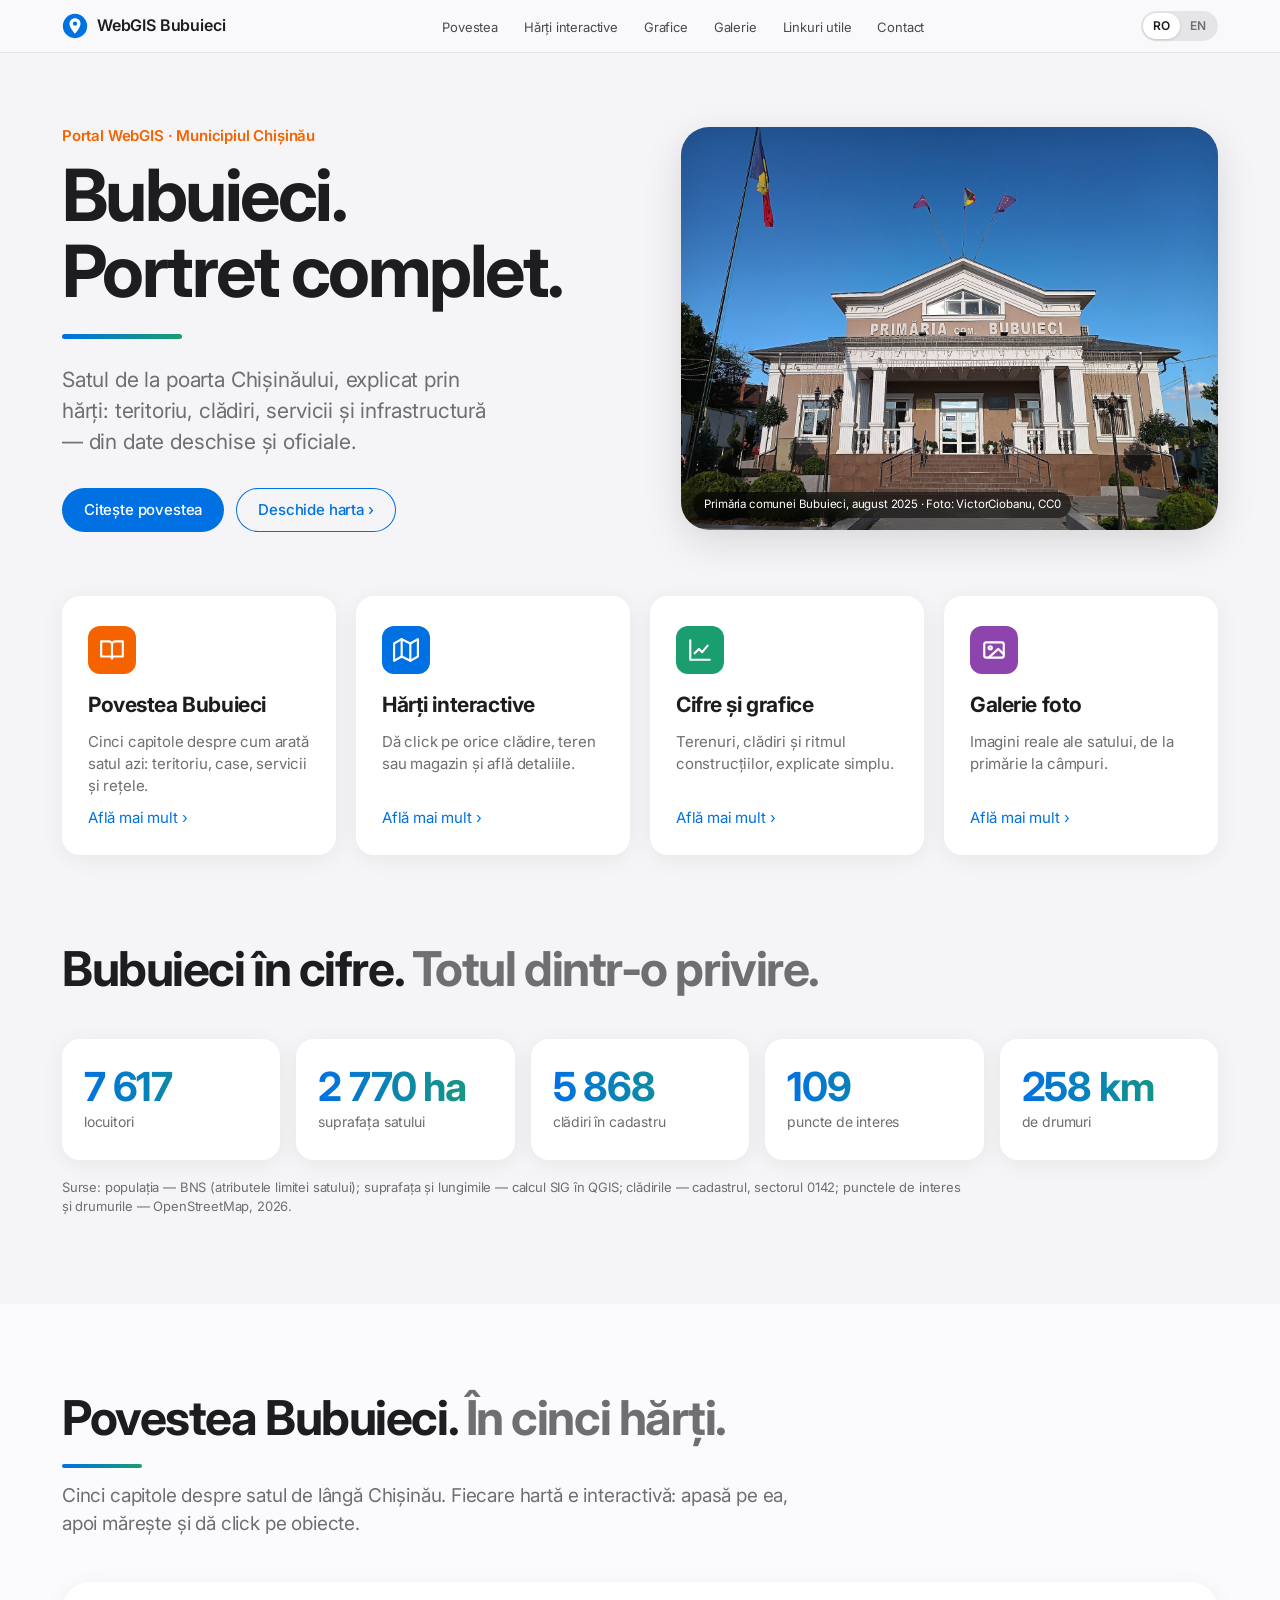
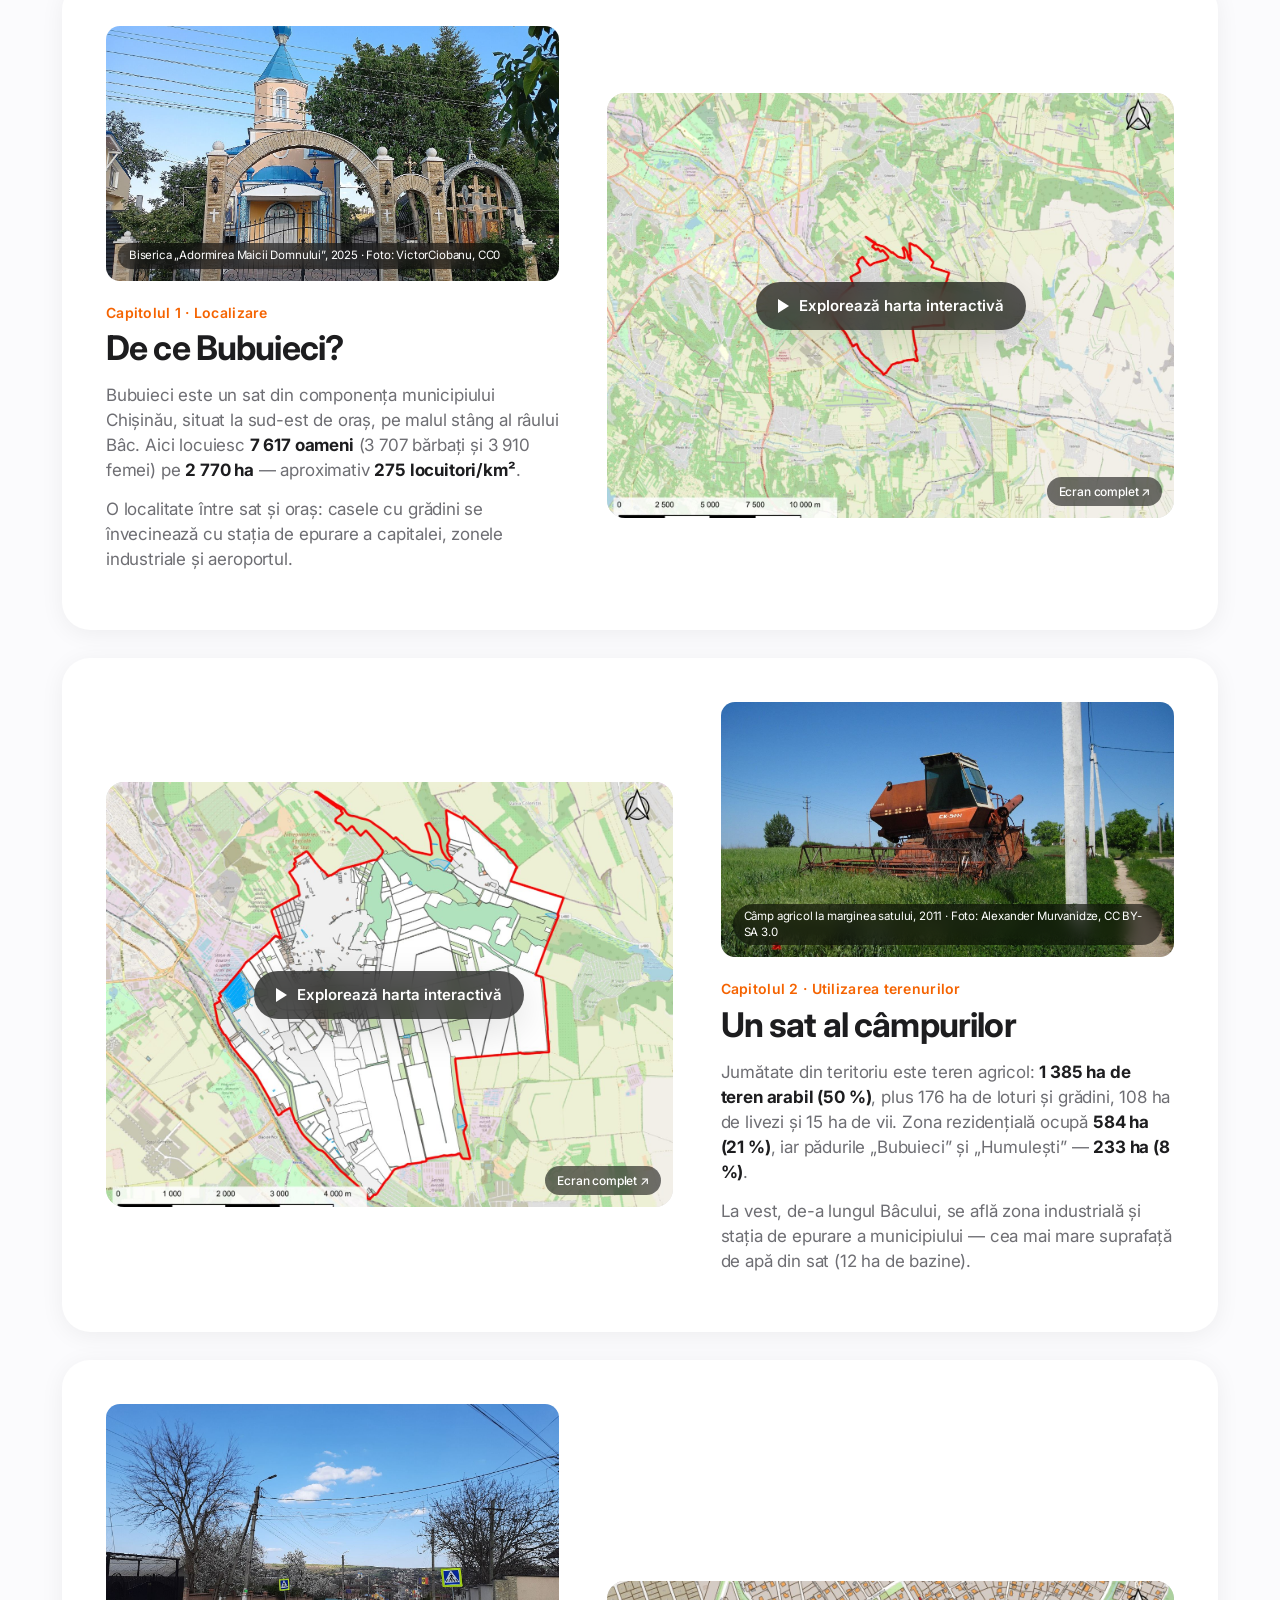
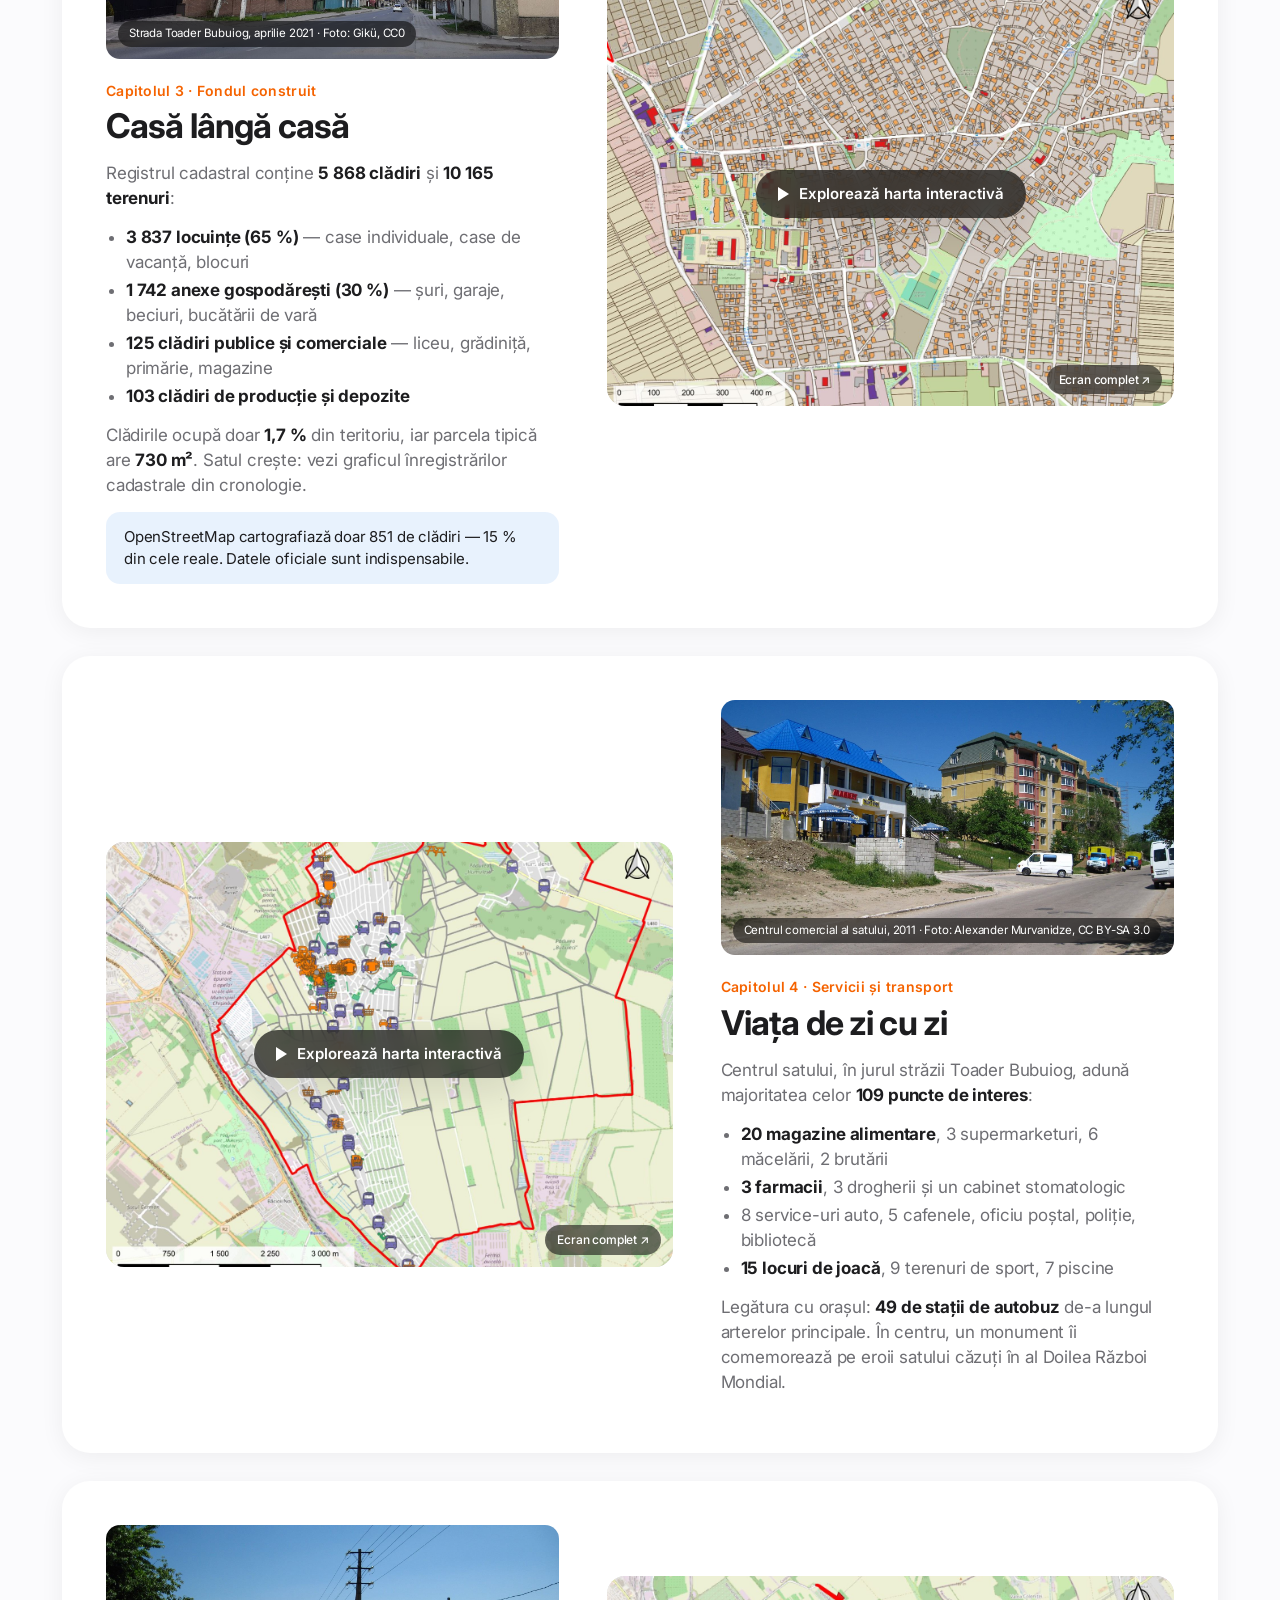
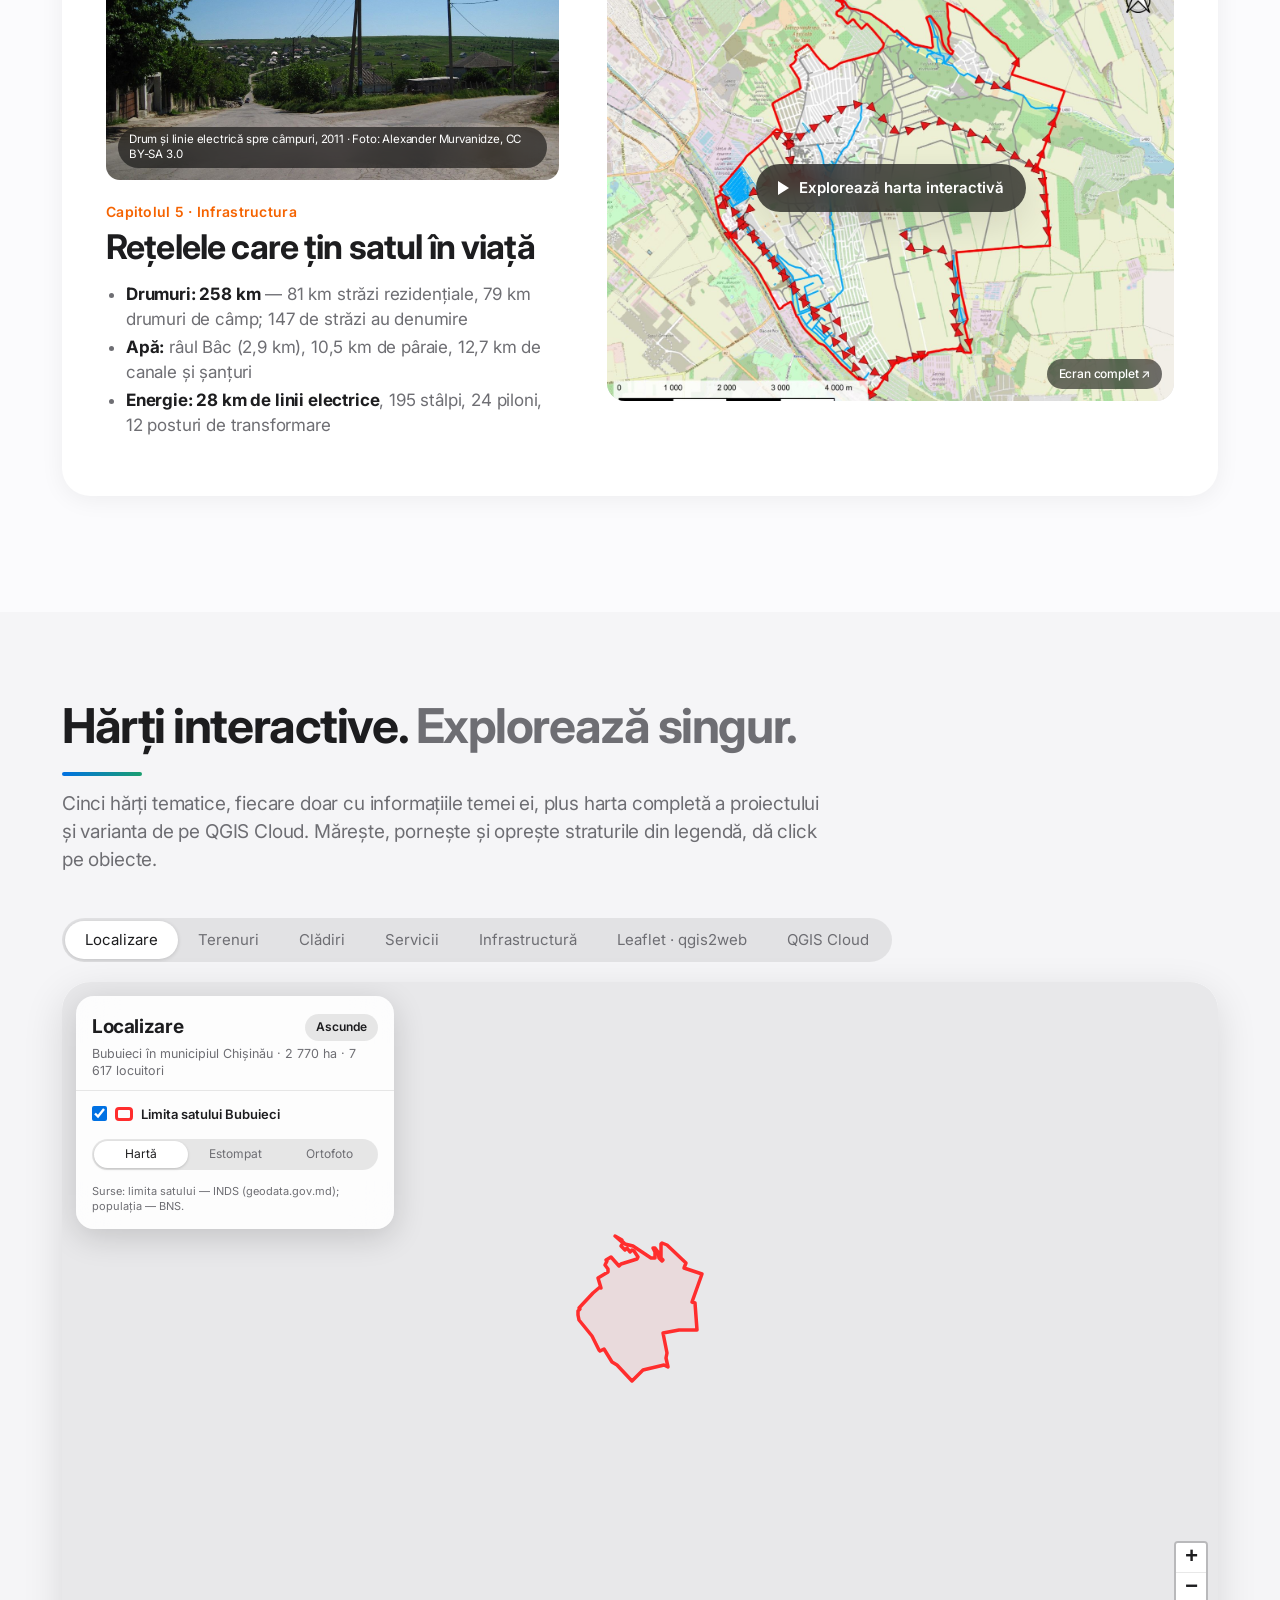
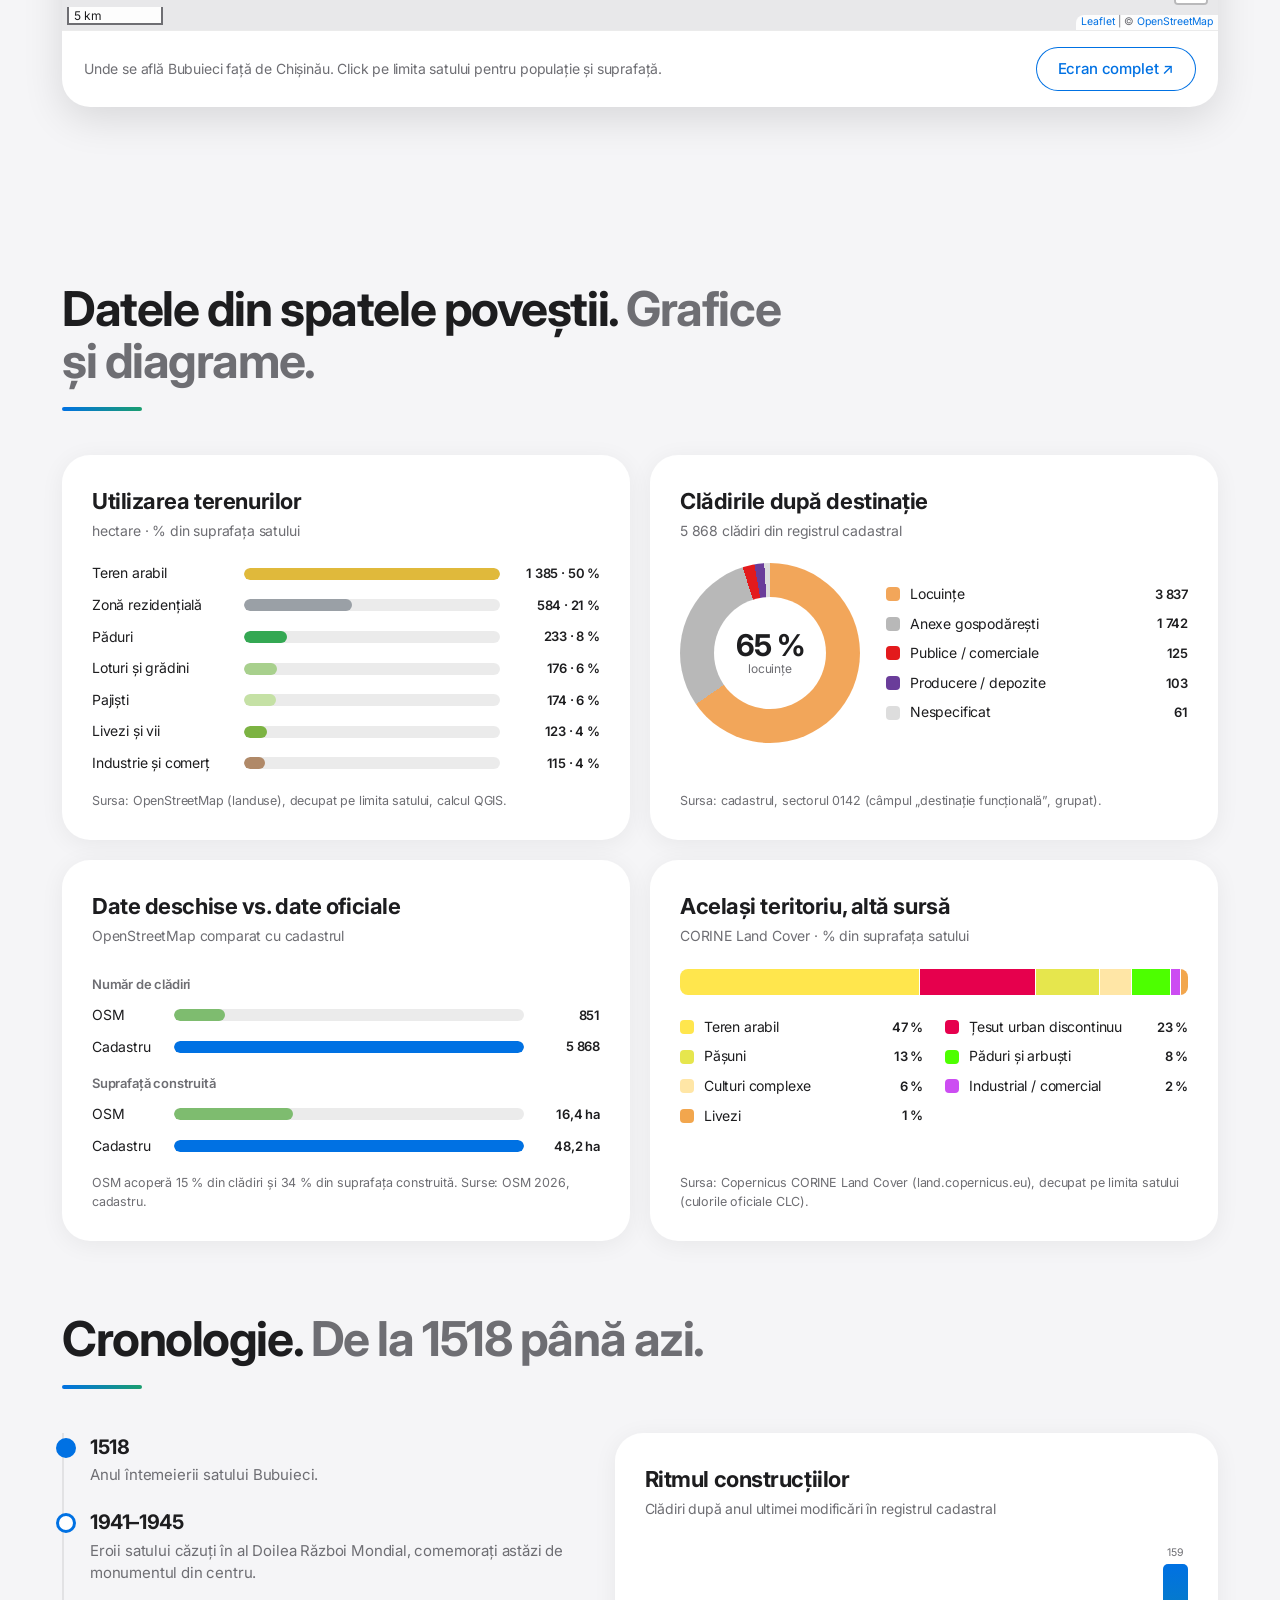
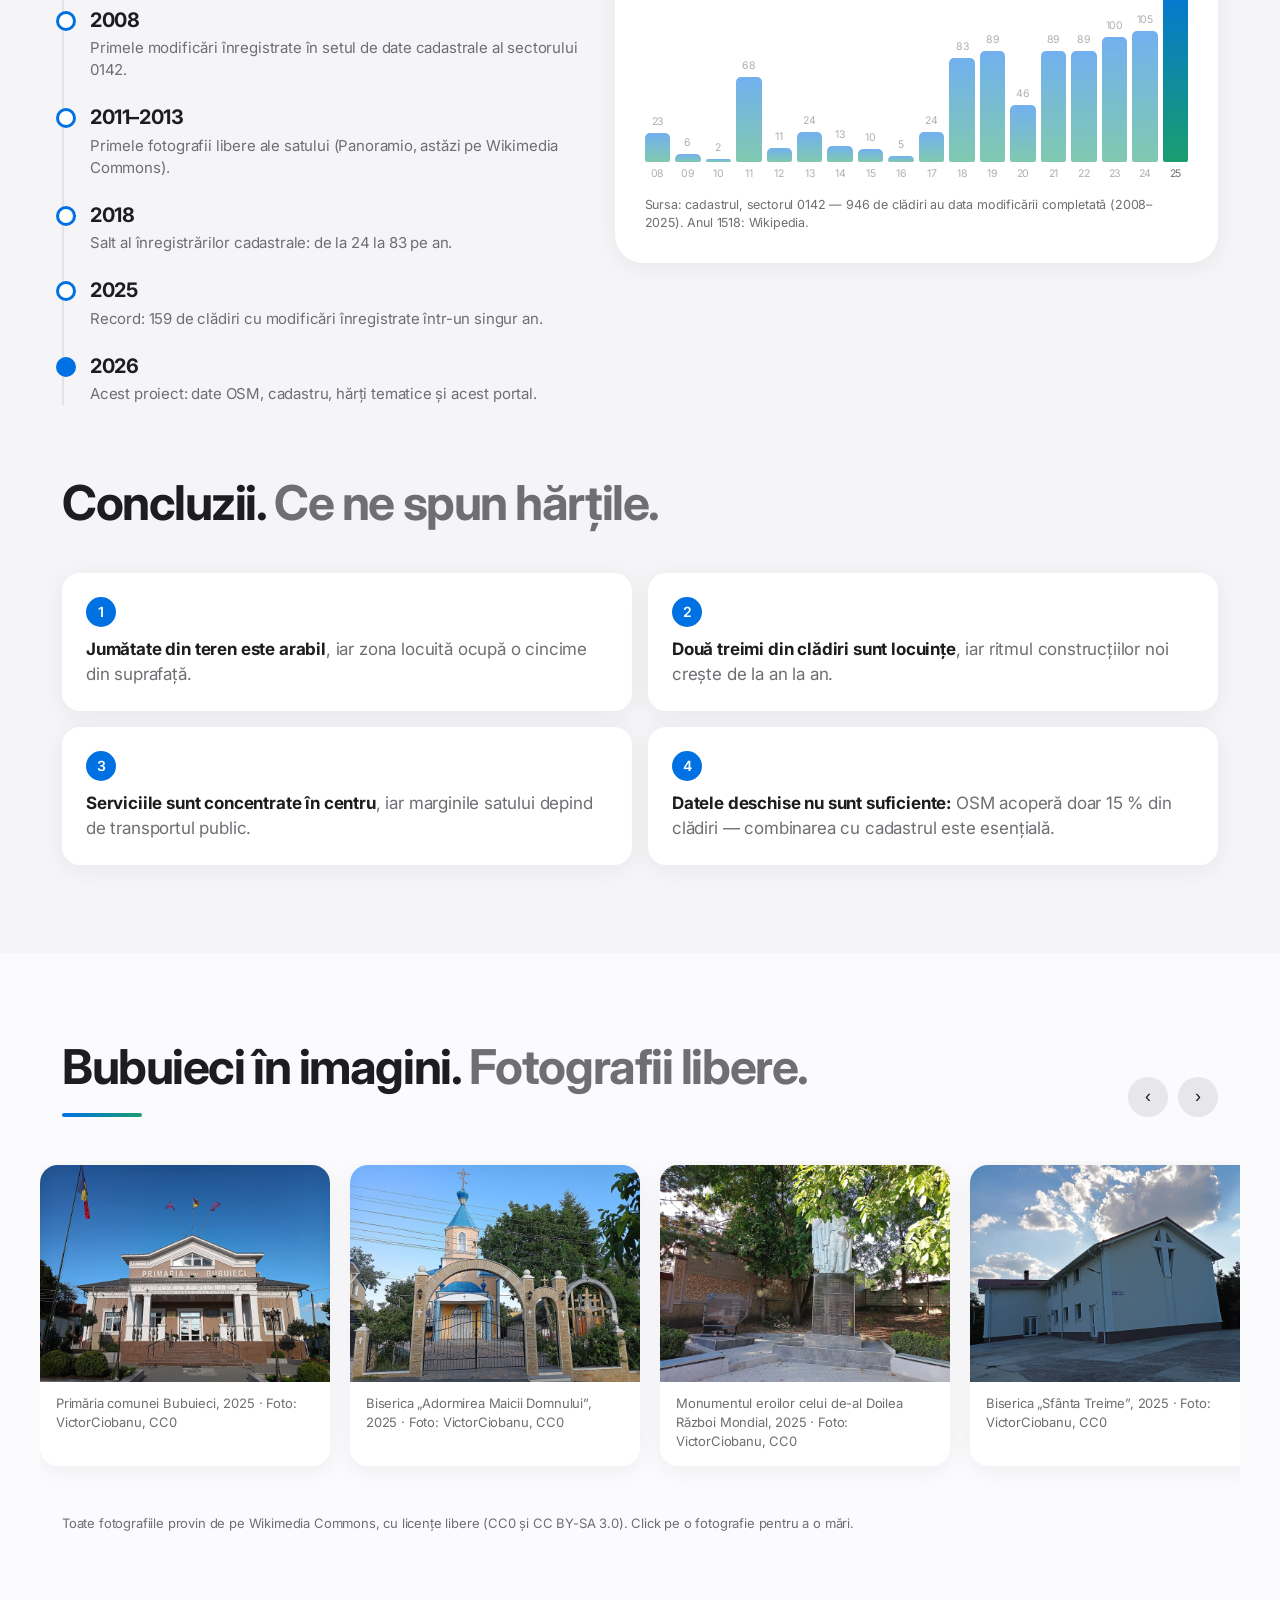
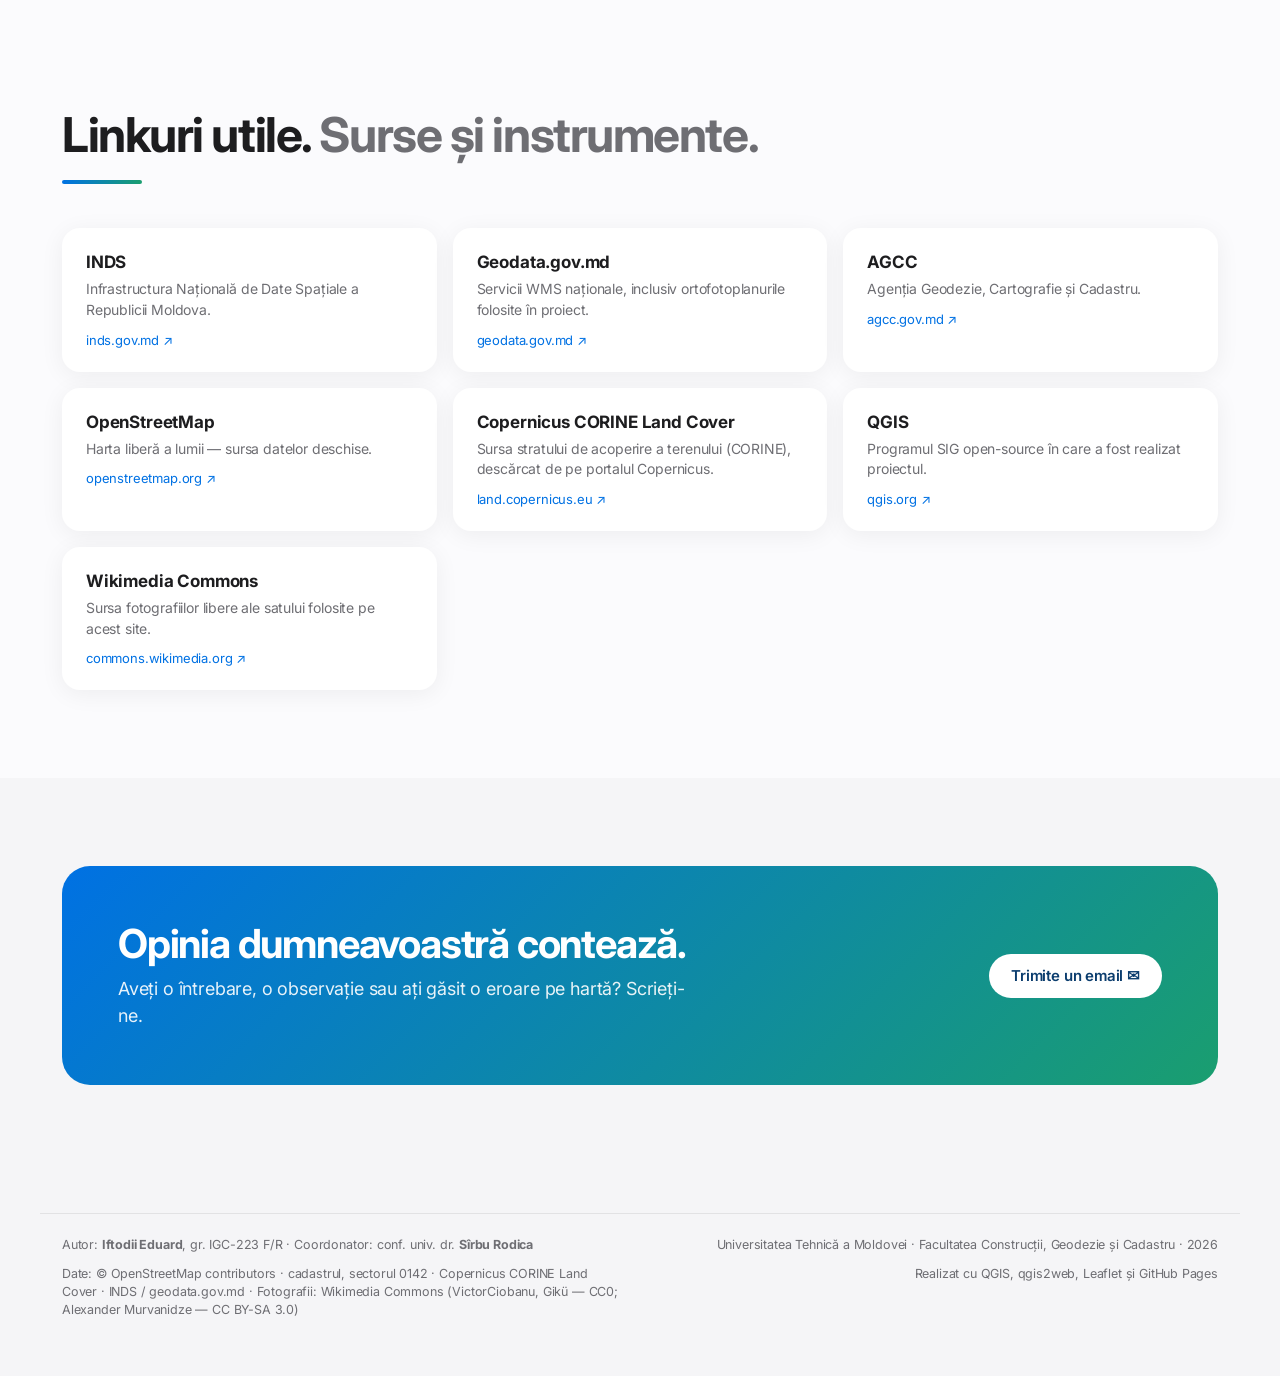
==== commit e4d4a449: "Sursa CORINE: link catre Copernicus Land Monitoring Service Co-Authored-By: Claude Opus 5.5 <noreply" ====
--- a/index.html
+++ b/index.html
@@ -330,7 +330,7 @@
           <li><i style="--c:#cc4df2"></i><span data-i18n="g4.f">Industrial / comercial</span><b>2 %</b></li>
           <li><i style="--c:#f2a64d"></i><span data-i18n="g4.g">Livezi</span><b>1 %</b></li>
         </ul>
-        <figcaption data-i18n="g4.src">Sursa: Copernicus CORINE Land Cover, decupat pe limita satului (culorile oficiale CLC).</figcaption>
+        <figcaption data-i18n="g4.src">Sursa: Copernicus CORINE Land Cover (land.copernicus.eu), decupat pe limita satului (culorile oficiale CLC).</figcaption>
       </figure>
     </div>
 
@@ -410,6 +410,7 @@
       <a class="link reveal" href="https://geodata.gov.md/" target="_blank" rel="noopener"><b>Geodata.gov.md</b><span data-i18n="lk.geodata">Servicii WMS naționale, inclusiv ortofotoplanurile folosite în proiect.</span><i>geodata.gov.md ↗</i></a>
       <a class="link reveal" href="https://agcc.gov.md/" target="_blank" rel="noopener"><b>AGCC</b><span data-i18n="lk.agcc">Agenția Geodezie, Cartografie și Cadastru.</span><i>agcc.gov.md ↗</i></a>
       <a class="link reveal" href="https://www.openstreetmap.org/" target="_blank" rel="noopener"><b>OpenStreetMap</b><span data-i18n="lk.osm">Harta liberă a lumii — sursa datelor deschise.</span><i>openstreetmap.org ↗</i></a>
+      <a class="link reveal" href="https://land.copernicus.eu/en/products/corine-land-cover" target="_blank" rel="noopener"><b>Copernicus CORINE Land Cover</b><span data-i18n="lk.clc">Sursa stratului de acoperire a terenului (CORINE), descărcat de pe portalul Copernicus.</span><i>land.copernicus.eu ↗</i></a>
       <a class="link reveal" href="https://qgis.org/" target="_blank" rel="noopener"><b>QGIS</b><span data-i18n="lk.qgis">Programul SIG open-source în care a fost realizat proiectul.</span><i>qgis.org ↗</i></a>
       <a class="link reveal" href="https://commons.wikimedia.org/w/index.php?search=Bubuieci&amp;title=Special:MediaSearch&amp;type=image" target="_blank" rel="noopener"><b>Wikimedia Commons</b><span data-i18n="lk.commons">Sursa fotografiilor libere ale satului folosite pe acest site.</span><i>commons.wikimedia.org ↗</i></a>
     </div>
